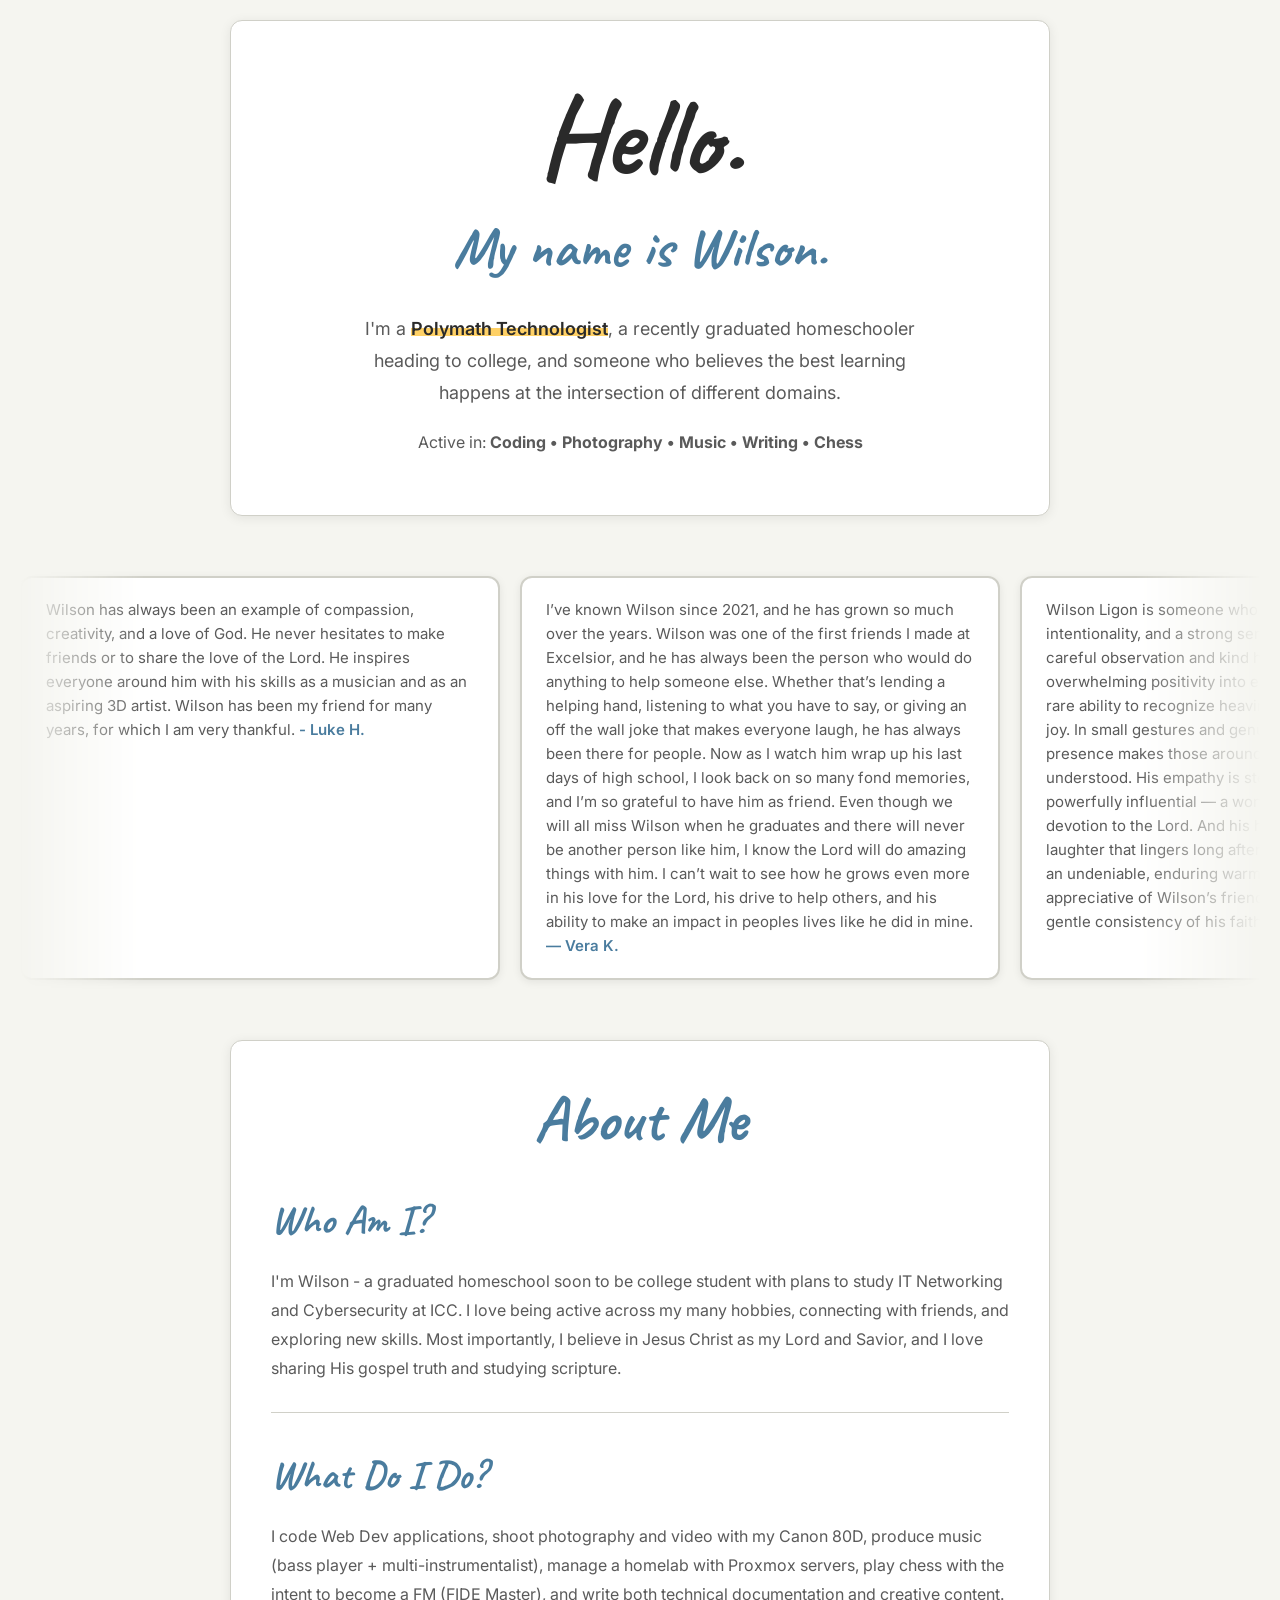
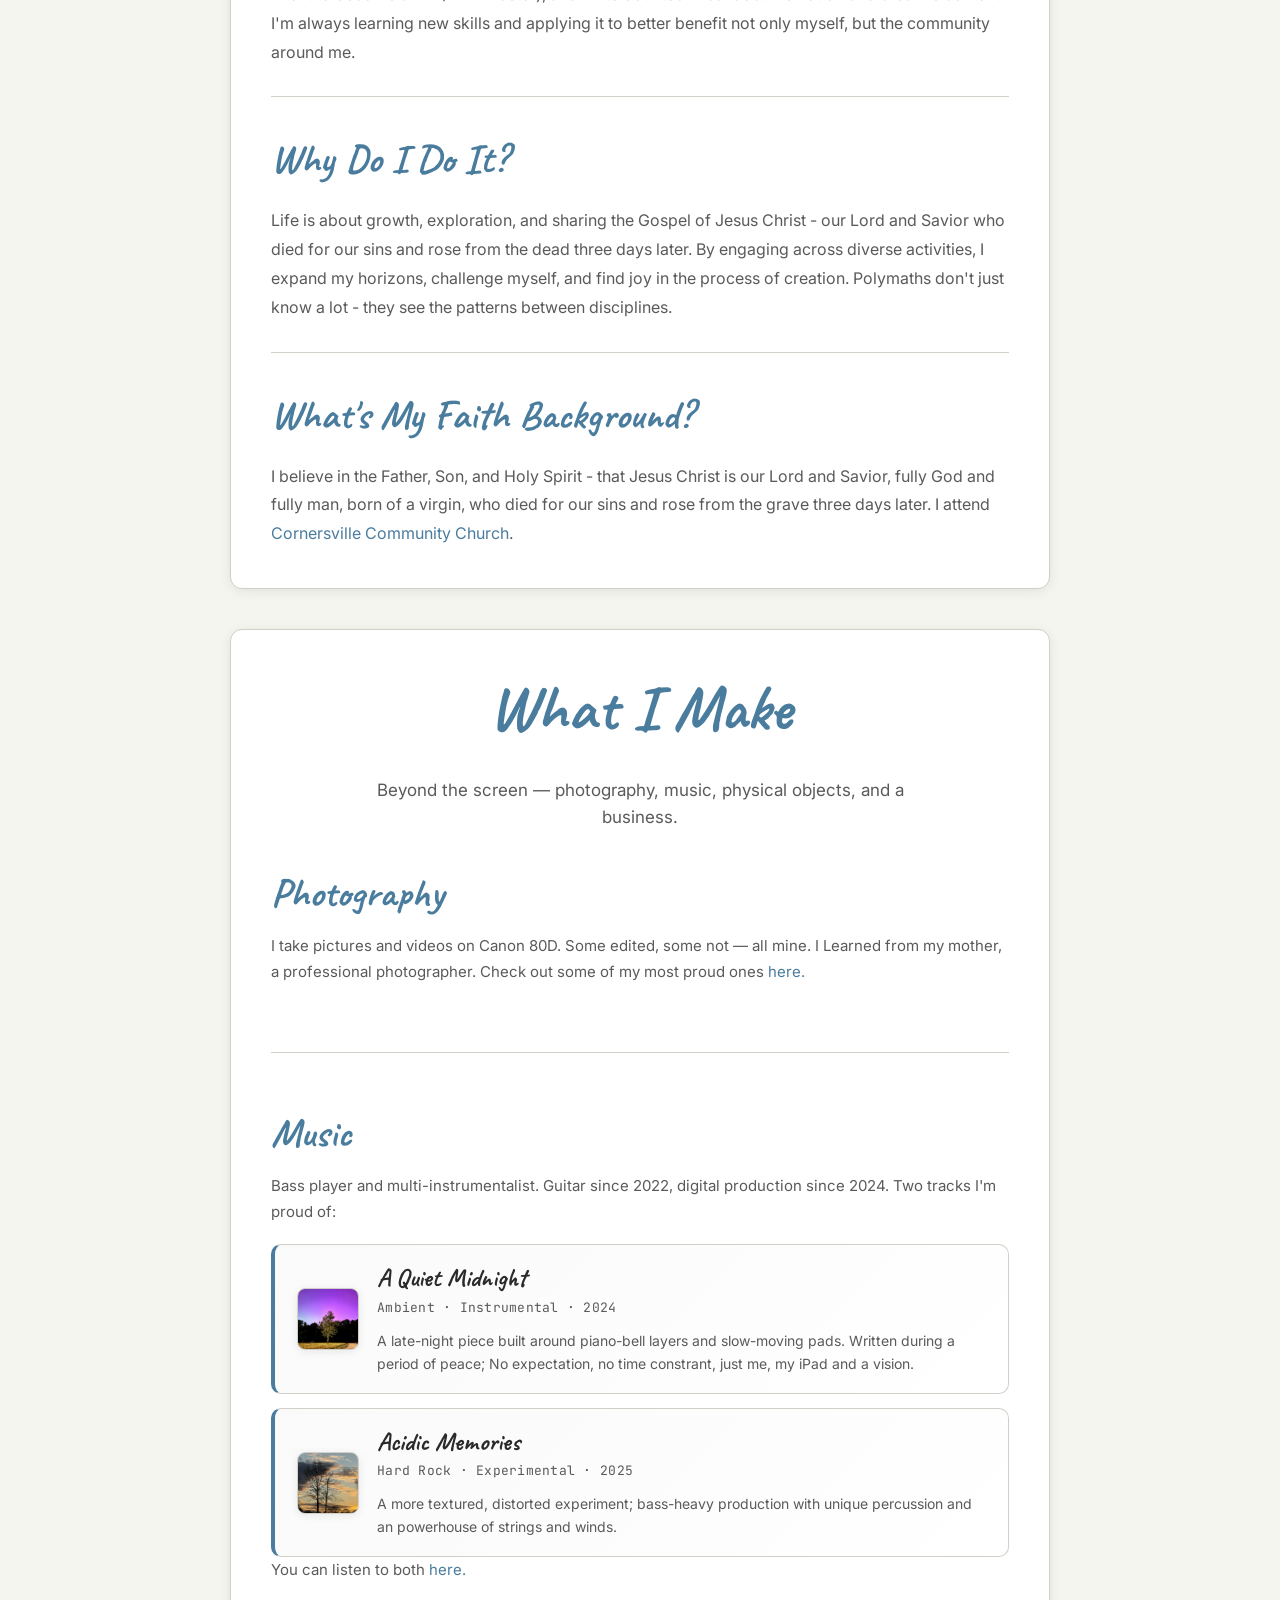
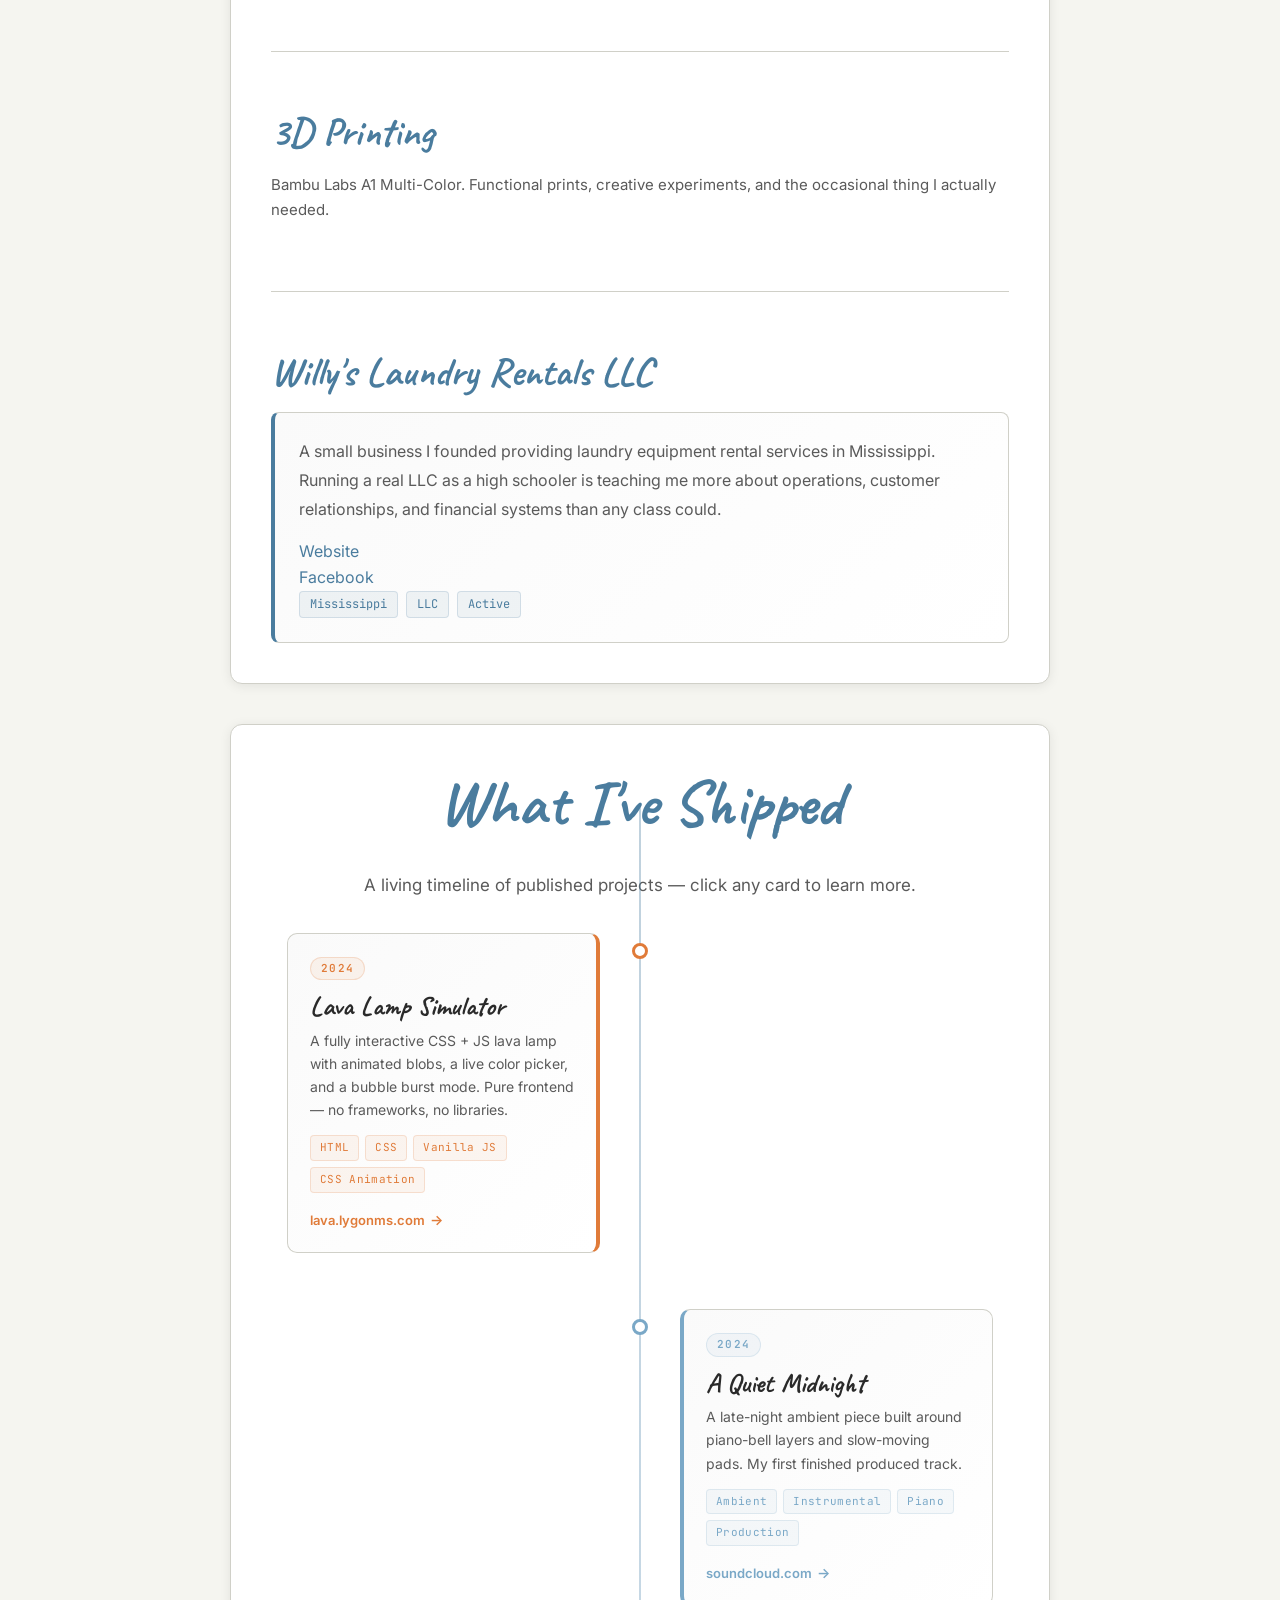
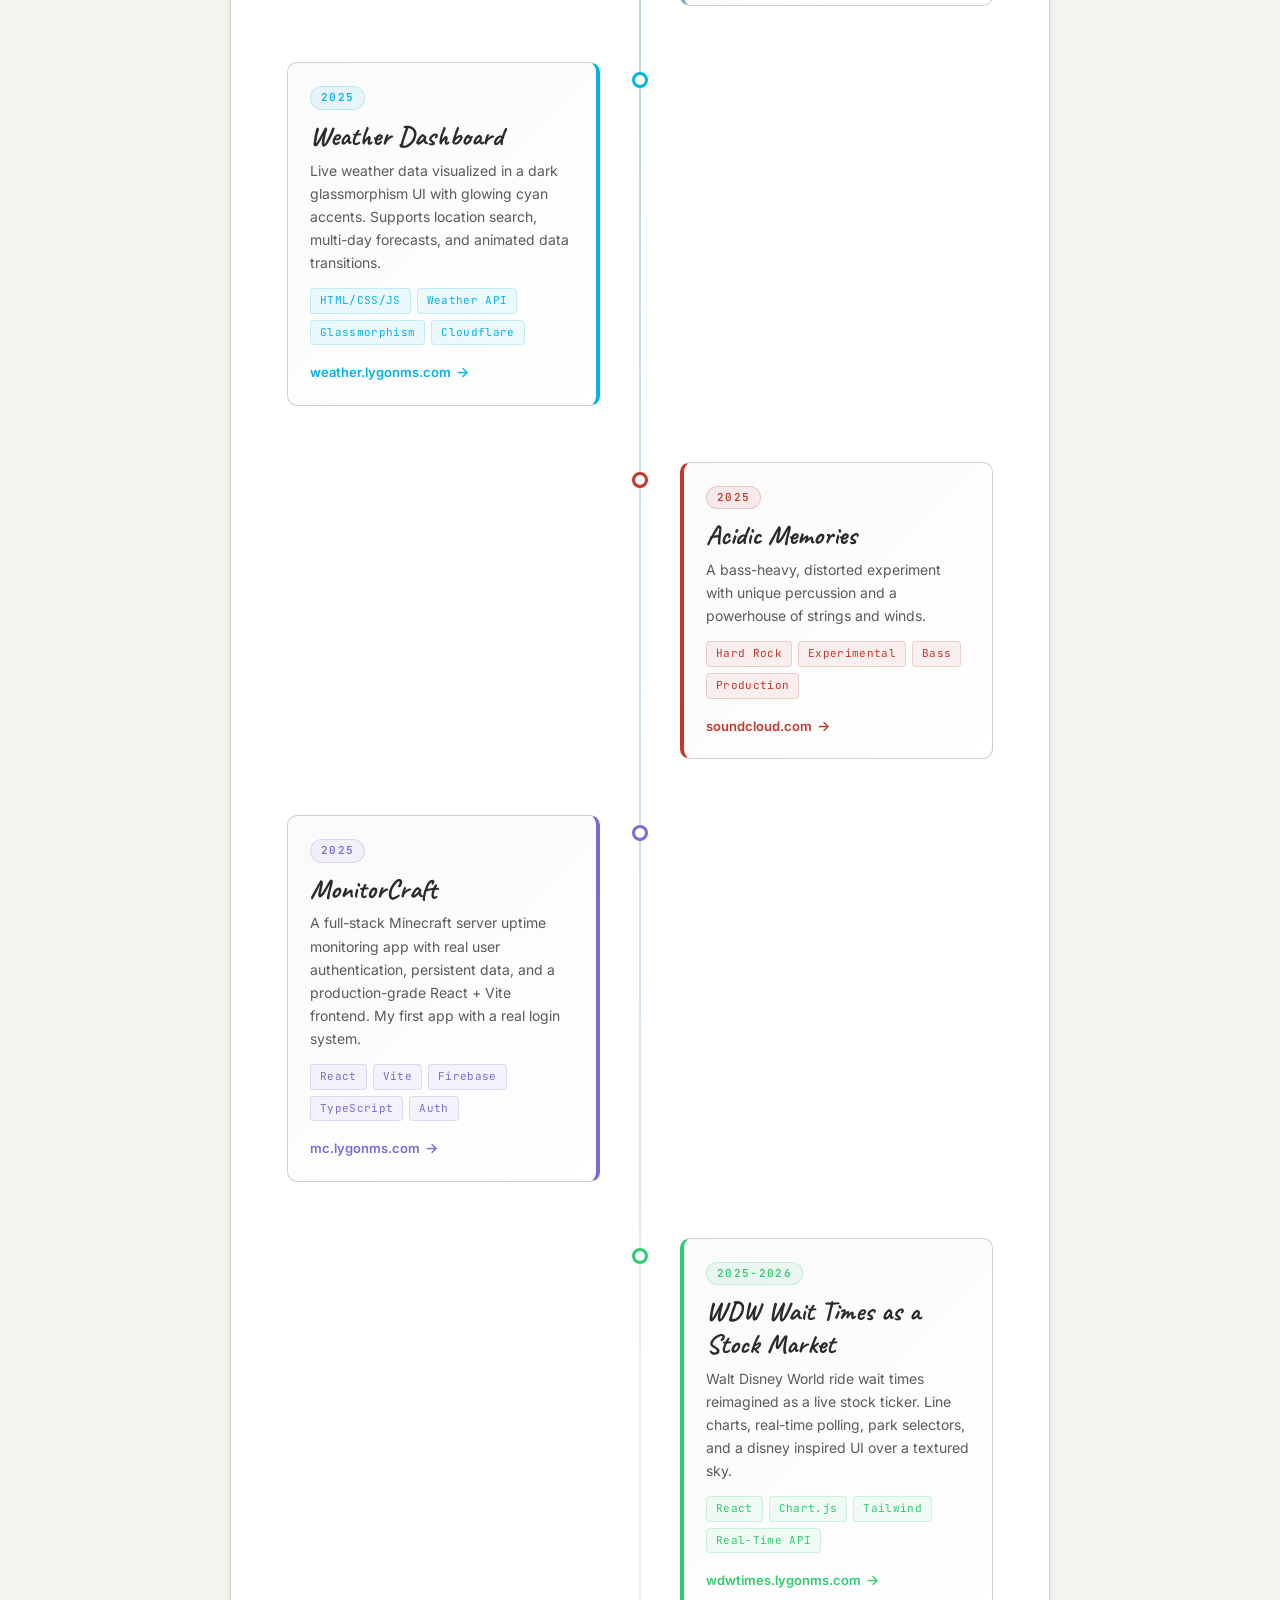
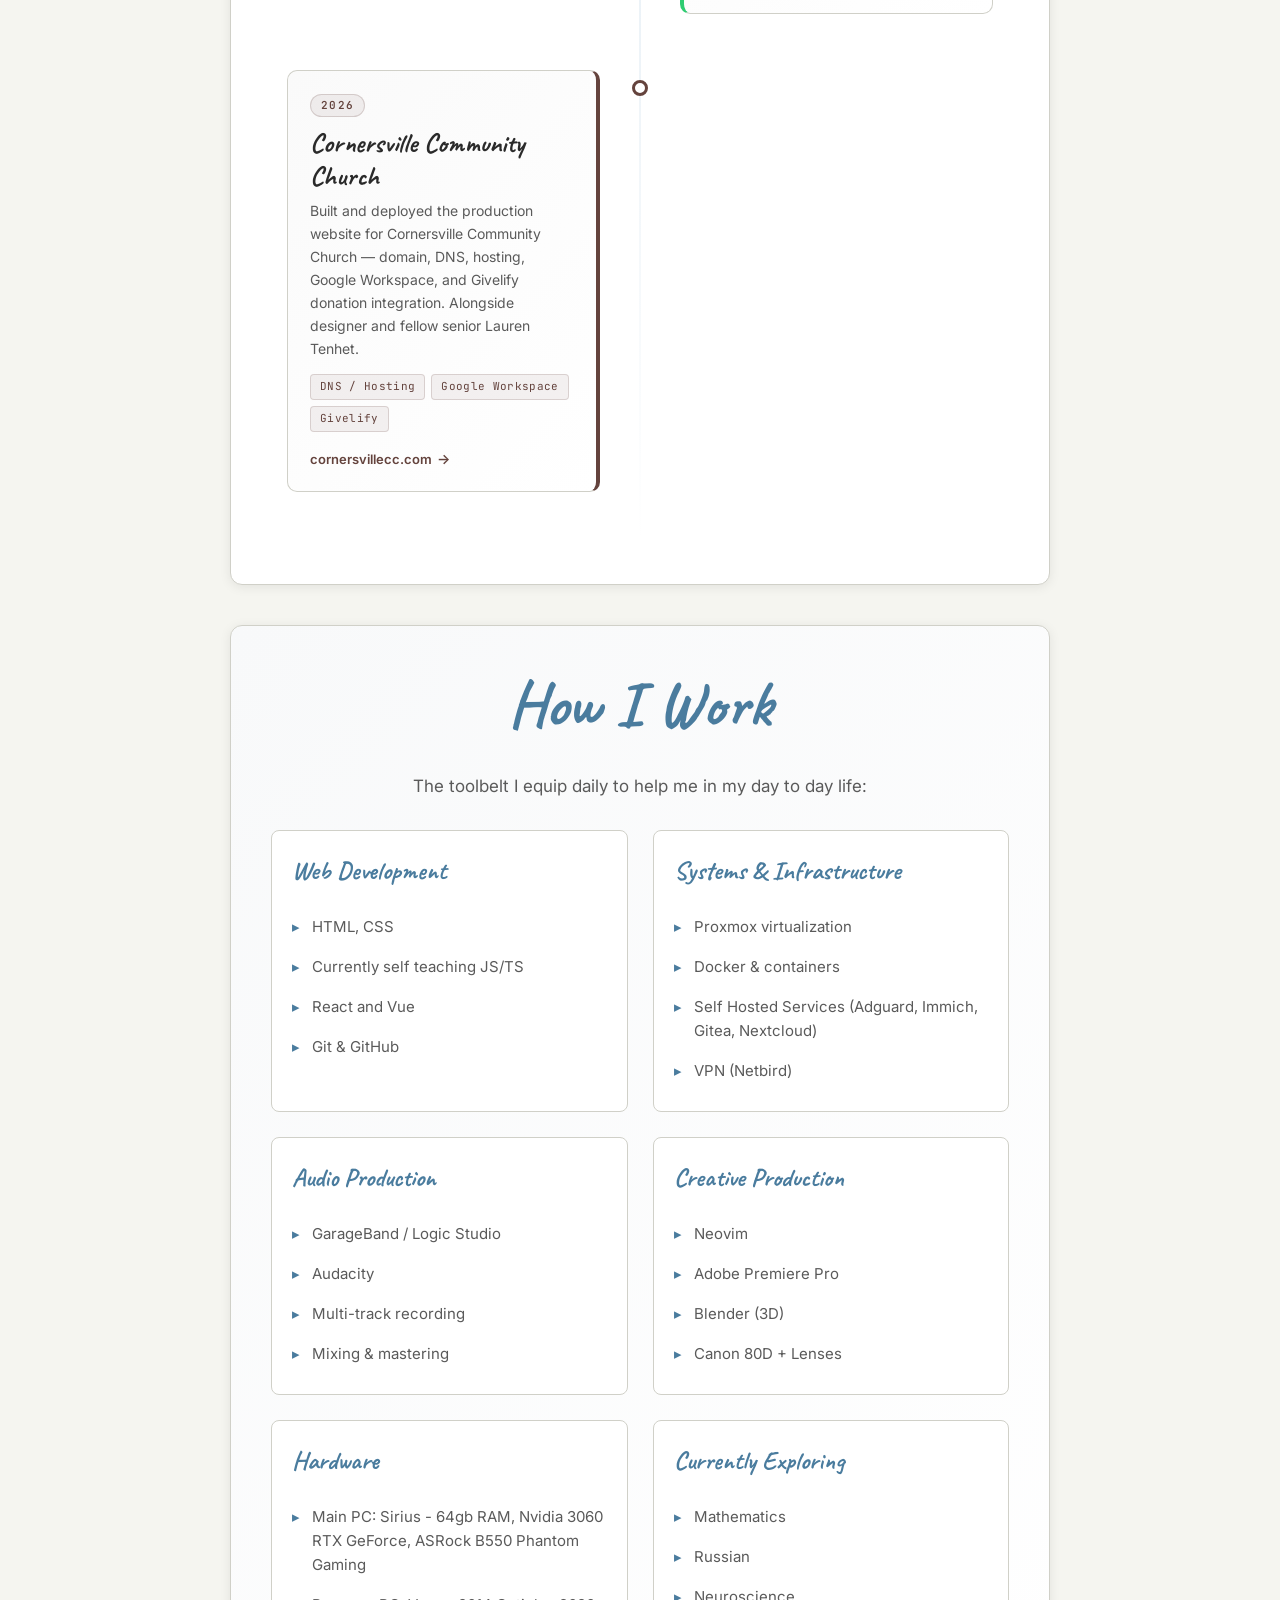
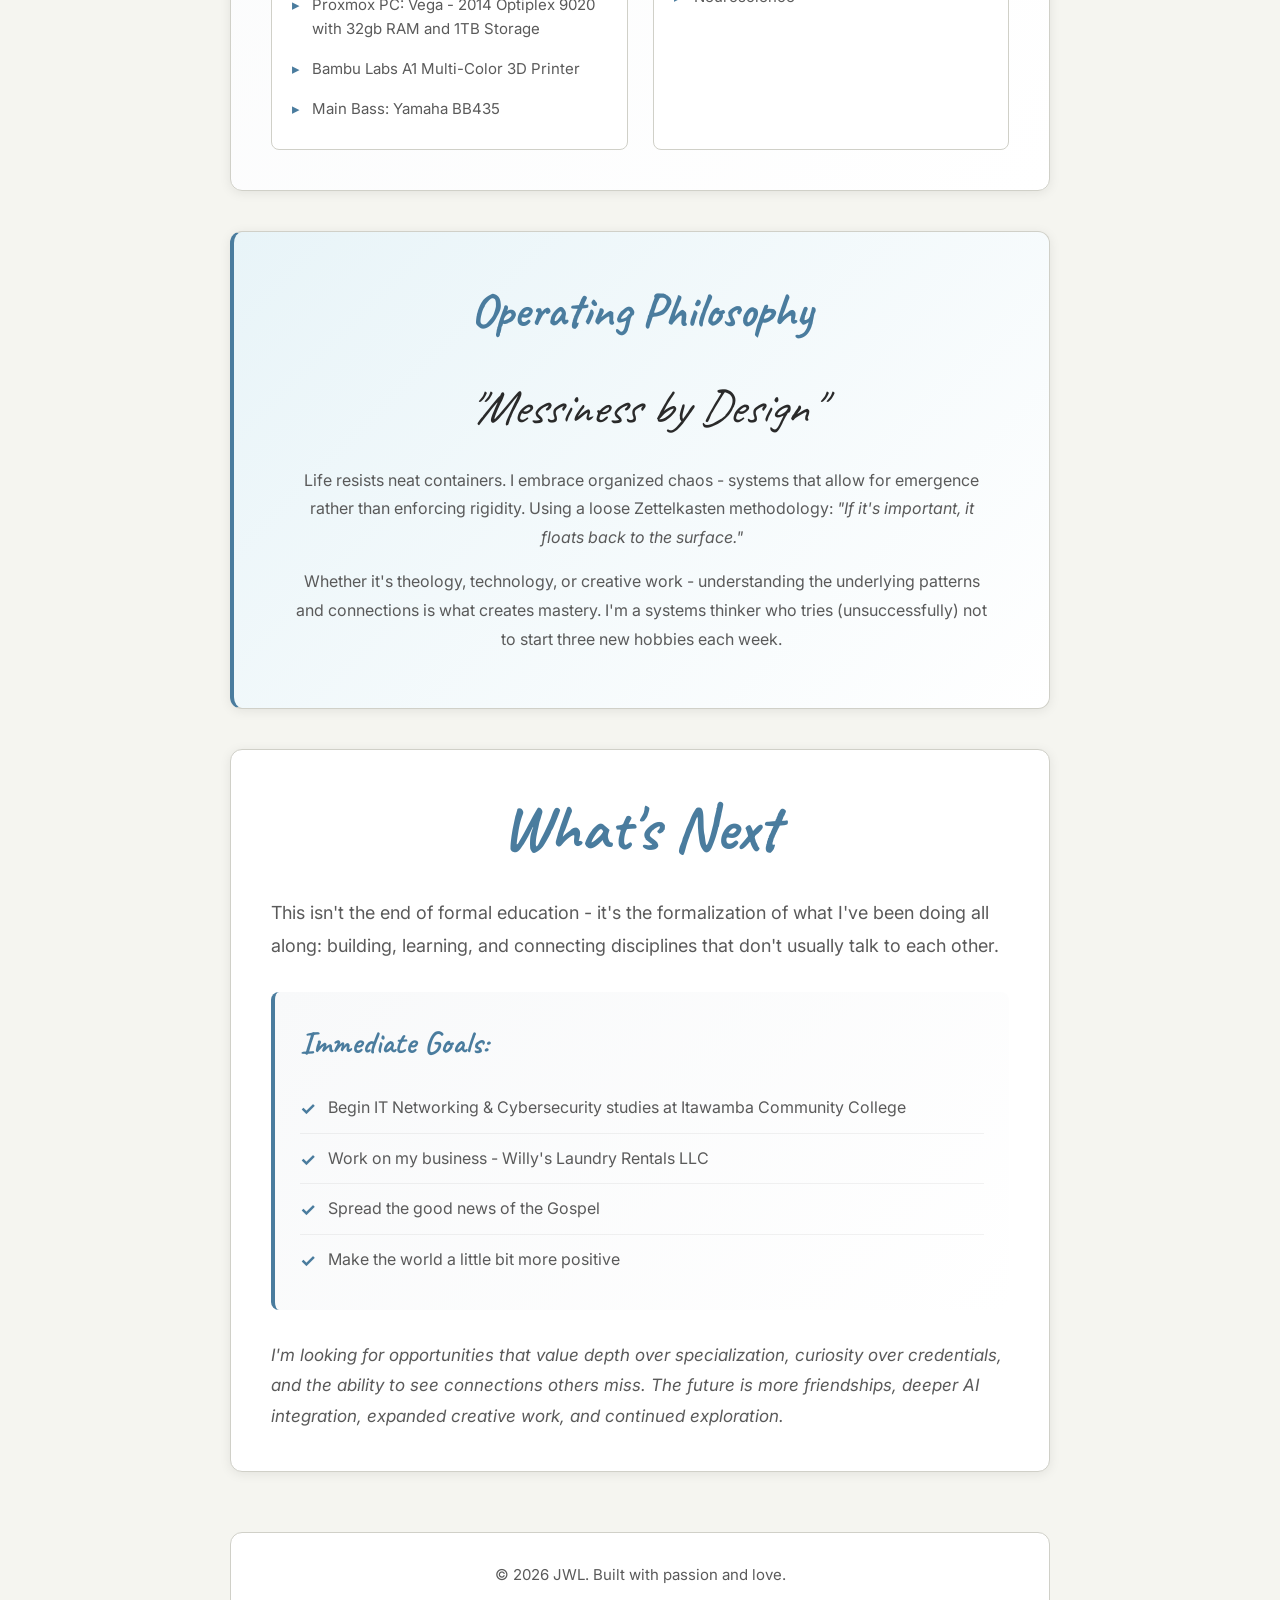
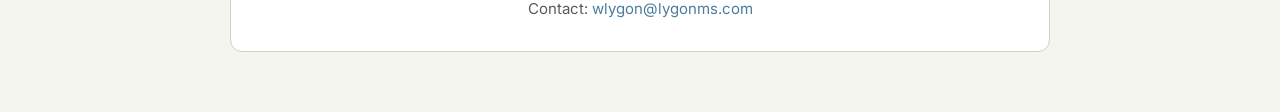
==== index.html @ 5839a0df "Fix broken script/animations and reorder timeline chronologically - Strip truncated ~1MB base64 imag" ====
<!DOCTYPE html>
<html lang="en">
<head>
    <meta charset="UTF-8">
    <meta name="viewport" content="width=device-width, initial-scale=1.0">
    <!-- ═══════════════════════════════════
         PRIMARY SEO
         ═══════════════════════════════════ -->
    <title>Wilson Ligon | Polymath Technologist</title>
    <meta name="description" content="Wilson Ligon — Systems engineer and polymath technologist based in Mississippi. Coding, photography, music, and faith.">
    <meta name="author" content="Wilson Ligon">
    <meta name="robots" content="index, follow">
    <link rel="canonical" href="https://lygonms.com/">
    <!-- ═══════════════════════════════════
         OPEN GRAPH (Facebook, LinkedIn, Discord, iMessage)
         ═══════════════════════════════════ -->
    <meta property="og:type" content="website">
    <meta property="og:url" content="https://lygonms.com/">
    <meta property="og:title" content="Wilson Ligon | Polymath Technologist">
    <meta property="og:description" content="Systems engineer and polymath technologist. Building at the intersection of technology, music, and faith.">
    <meta property="og:site_name" content="Wilson Ligon">
    <meta property="og:locale" content="en_US">
    <meta property="og:image" content="https://lygonms.com/og-image.png">
    <meta property="og:image:secure_url" content="https://lygonms.com/og-image.png">
    <meta property="og:image:type" content="image/png">
    <meta property="og:image:width" content="1200">
    <meta property="og:image:height" content="630">
    <meta property="og:image:alt" content="Wilson Ligon — Polymath Technologist">
    <!-- ═══════════════════════════════════
         TWITTER / X CARD
         ═══════════════════════════════════ -->
    <meta name="twitter:card" content="summary_large_image">
    <meta name="twitter:url" content="https://lygonms.com/">
    <meta name="twitter:title" content="Wilson Ligon | Web Developer & Polymath Technologist">
    <meta name="twitter:description" content="Systems engineer and polymath technologist. Building at the intersection of technology, music, and faith.">
    <meta name="twitter:image" content="https://lygonms.com/og-image.png">
    <meta name="twitter:image:alt" content="Wilson Ligon — Polymath Technologist">
    <!-- ═══════════════════════════════════
         STRUCTURED DATA — ProfilePage + Person
         (Google's preferred type for portfolio/about pages)
         ═══════════════════════════════════ -->
    <script type="application/ld+json">
    {
      "@context": "https://schema.org",
      "@type": "ProfilePage",
      "url": "https://lygonms.com/",
      "mainEntity": {
        "@type": "Person",
        "name": "Wilson Ligon",
        "url": "https://lygonms.com/",
        "email": "wlygon@lygonms.com",
        "image": "https://lygonms.com/og-image.png",
        "jobTitle": "Systems Engineer",
        "description": "Polymath technologist and IT professional based in Mississippi.",
        "address": {
          "@type": "PostalAddress",
          "addressRegion": "MS",
          "addressCountry": "US"
        },
        "knowsAbout": [
          "Web Development",
          "React",
          "IT Networking",
          "Self Hosting",
          "Cybersecurity",
          "Proxmox",
          "Chess",
          "Homelab Infrastructure",
          "Photography",
          "Music Production"
        ],
        "sameAs": [
          "https://github.com/wlygon7",
          "https://www.facebook.com/profile.php?id=61570877857755"
        ]
      }
    }
    </script>
    <!-- ═══════════════════════════════════
         FAVICON
         ═══════════════════════════════════ -->
    <link rel="icon" type="image/png" sizes="32x32" href="/favicon-32x32.png">
    <link rel="icon" type="image/png" sizes="16x16" href="/favicon-16x16.png">
    <link rel="apple-touch-icon" sizes="180x180" href="/apple-touch-icon.png">
    <link rel="android-chrome" sizes="192x192x" href="/android-chrome-192x192.png">
    <link rel="android-chrome" sizes="512x512" href="/android-chrome-512x512.png">
    <link rel="manifest" href="/site.webmanifest">
    <meta name="theme-color" content="#4a7c9e">
    <!-- ═══════════════════════════════════
         FONTS & STYLES
         ═══════════════════════════════════ -->
    <style>
/* === BASE STYLES === */
:root {
    --paper-bg: #f5f5f0;
    --card-bg: #ffffff;
    --text-dark: #2a2a2a;
    --text-gray: #5a5a5a;
    --accent: #4a7c9e;
    --accent-light: #6b9ec4;
    --border: #d0d0c8;
    --shadow: rgba(0, 0, 0, 0.08);
    --highlight: #ffd166;
}

* {
    margin: 0;
    padding: 0;
    box-sizing: border-box;
}

html {
    overflow-x: hidden;
}

body {
    font-family: 'Inter', -apple-system, BlinkMacSystemFont, 'Segoe UI', sans-serif;
    background-color: var(--paper-bg);
    color: var(--text-dark);
    line-height: 1.6;
    padding: 20px;
    padding-bottom: 60px;
    overflow-x: hidden;
    -webkit-text-size-adjust: 100%;
}

.links-hint {
  font-style: italic;
  text-decoration: line-through;
}

/* Handwritten elements use Caveat */
h1, h2, h3, .hero-title, .section-title, .question {
    font-family: 'Caveat', cursive;
    font-weight: 700;
}

/* === CONTAINER CARDS === */
.container {
    max-width: 820px;
    margin: 0 auto 40px;
    background-color: var(--card-bg);
    padding: 40px;
    border-radius: 12px;
    box-shadow: 0 2px 12px var(--shadow);
    border: 1px solid var(--border);
}

/* === NOTICE CARD === */
.notice-card {
    max-width: 820px;
    margin: 0 auto 30px;
    background: linear-gradient(135deg, #fff3cd 0%, #fff9e6 100%);
    padding: 20px 30px;
    border-radius: 12px;
    border: 2px solid #ffd166;
    box-shadow: 0 2px 8px rgba(255, 209, 102, 0.2);
}

.notice-card p {
    font-family: 'Inter', sans-serif;
    font-size: 16px;
    line-height: 1.6;
    color: var(--text-dark);
    margin: 0;
}

/* === HERO SECTION === */
.hero {
    text-align: center;
    padding: 60px 40px;
}

.hero-title {
    font-size: clamp(4rem, 10vw, 7rem);
    margin-bottom: 10px;
    line-height: 1;
    color: var(--text-dark);
}

.hero-subtitle {
    font-size: clamp(2rem, 5vw, 3.5rem);
    margin-bottom: 20px;
    color: var(--accent);
}

.hero-description {
    font-size: 18px;
    line-height: 1.8;
    max-width: 600px;
    margin: 0 auto 20px;
    color: var(--text-gray);
}

.highlight {
    background: linear-gradient(120deg, var(--highlight) 0%, var(--highlight) 100%);
    background-repeat: no-repeat;
    background-size: 100% 40%;
    background-position: 0 85%;
    font-weight: 600;
    color: var(--text-dark);
}

.tagline {
    font-size: 16px;
    color: var(--text-gray);
    margin-top: 20px;
}

/* === SECTION TITLES === */
.section-title {
    font-size: clamp(2.5rem, 6vw, 4rem);
    margin-bottom: 30px;
    text-align: center;
    color: var(--accent);
    line-height: 1.2;
}

.section-intro {
    text-align: center;
    font-size: 17px;
    color: var(--text-gray);
    margin-bottom: 30px;
    max-width: 600px;
    margin-left: auto;
    margin-right: auto;
}

/* === ABOUT SECTION === */
.about-block {
    margin-bottom: 30px;
    padding-bottom: 30px;
    border-bottom: 1px solid var(--border);
}

.about-block:last-child {
    border-bottom: none;
    margin-bottom: 0;
    padding-bottom: 0;
}

.question {
    font-size: clamp(1.8rem, 4vw, 2.5rem);
    margin-bottom: 15px;
    color: var(--accent);
}

.answer {
    font-size: 16px;
    line-height: 1.8;
    color: var(--text-gray);
}

/* === PROJECT CARDS === */
.project-card {
    background: linear-gradient(135deg, #fafafa 0%, #ffffff 100%);
    border: 1px solid var(--border);
    border-left: 4px solid var(--accent);
    border-radius: 8px;
    padding: 25px;
    margin-bottom: 20px;
    transition: all 0.3s ease;
}

.project-card:hover {
    border-left-color: var(--accent-light);
    box-shadow: 0 4px 16px var(--shadow);
    transform: translateX(4px);
}

.project-title {
    font-size: clamp(1.5rem, 3vw, 2rem);
    margin-bottom: 12px;
    color: var(--text-dark);
}

.project-description {
    font-size: 16px;
    line-height: 1.7;
    color: var(--text-gray);
}

  /* === TIMELINE CONTAINER === */
  .timeline-section {
    position: relative;
    padding: 40px;
  }
 
  /* Vertical spine */
  .timeline-spine {
    position: absolute;
    left: 50%;
    top: 80px;
    bottom: 40px;
    width: 2px;
    background: linear-gradient(to bottom, var(--accent), var(--accent-light), transparent);
    transform: translateX(-50%);
    opacity: 0.35;
  }
 
  /* === INDIVIDUAL ENTRY === */
  .timeline-entries {
    position: relative;
    display: flex;
    flex-direction: column;
    gap: 0;
  }
 
  .tl-entry {
    display: grid;
    grid-template-columns: 1fr 48px 1fr;
    align-items: start;
    margin-bottom: 48px;
    cursor: pointer;
  }
 
  /* Left entries: content left, dot center, empty right */
  .tl-entry.left .tl-content { grid-column: 1; grid-row: 1; }
  .tl-entry.left .tl-dot    { grid-column: 2; grid-row: 1; }
  .tl-entry.left .tl-empty  { grid-column: 3; grid-row: 1; }
 
  /* Right entries: empty left, dot center, content right */
  .tl-entry.right .tl-empty   { grid-column: 1; grid-row: 1; }
  .tl-entry.right .tl-dot     { grid-column: 2; grid-row: 1; }
  .tl-entry.right .tl-content { grid-column: 3; grid-row: 1; }
 
  /* === DOT === */
  .tl-dot {
    display: flex;
    align-items: flex-start;
    justify-content: center;
    padding-top: 14px;
    position: relative;
    z-index: 2;
  }
 
  .tl-dot-inner {
    width: 16px;
    height: 16px;
    border-radius: 50%;
    background: var(--card-bg);
    border: 3px solid var(--accent);
    transition: all 0.3s ease;
    box-shadow: 0 0 0 0 rgba(74, 124, 158, 0.3);
  }
 
  .tl-entry:hover .tl-dot-inner,
  .tl-entry.active .tl-dot-inner {
    background: var(--accent);
    box-shadow: 0 0 0 6px rgba(74, 124, 158, 0.2);
    transform: scale(1.2);
  }
 
  /* === CONTENT CARD === */
  .tl-content {
    padding: 4px 16px;
  }
 
  .tl-card {
    background: linear-gradient(135deg, #fafafa 0%, #fff 100%);
    border: 1px solid var(--border);
    border-radius: 10px;
    padding: 20px 22px;
    transition: all 0.3s ease;
    position: relative;
  }
 
  .tl-entry.left .tl-card {
    border-right: 4px solid var(--accent);
  }
 
  .tl-entry.right .tl-card {
    border-left: 4px solid var(--accent);
  }
 
  .tl-entry:hover .tl-card,
  .tl-entry.active .tl-card {
    box-shadow: 0 6px 24px rgba(0,0,0,0.10);
    transform: translateY(-2px);
  }
 
  /* Year badge */
  .tl-year {
    font-family: 'JetBrains Mono', 'Courier New', monospace;
    font-size: 11px;
    font-weight: 600;
    letter-spacing: 0.12em;
    text-transform: uppercase;
    color: var(--accent);
    background: rgba(74, 124, 158, 0.08);
    border: 1px solid rgba(74, 124, 158, 0.2);
    border-radius: 999px;
    padding: 2px 10px;
    display: inline-block;
    margin-bottom: 10px;
  }
 
  .tl-title {
    font-family: 'Caveat', cursive;
    font-size: 1.7rem;
    font-weight: 700;
    color: var(--text-dark);
    margin-bottom: 6px;
    line-height: 1.2;
  }
 
  .tl-desc {
    font-size: 14px;
    line-height: 1.65;
    color: var(--text-gray);
    margin-bottom: 14px;
  }
 
  /* Tech tags */
  .tl-tags {
    display: flex;
    flex-wrap: wrap;
    gap: 6px;
    margin-bottom: 14px;
  }
 
  .tl-tag {
    font-size: 11px;
    font-family: 'JetBrains Mono', monospace;
    padding: 3px 9px;
    border-radius: 4px;
    background: rgba(74, 124, 158, 0.08);
    border: 1px solid rgba(74, 124, 158, 0.18);
    color: var(--accent);
    letter-spacing: 0.03em;
  }
 
  /* Visit link */
  .tl-link {
    display: inline-flex;
    align-items: center;
    gap: 5px;
    font-size: 13px;
    font-weight: 600;
    color: var(--accent);
    text-decoration: none;
    border-bottom: none !important;
    transition: gap 0.2s ease, color 0.2s ease;
  }
 
  .tl-link:hover {
    color: var(--accent-light);
    gap: 8px;
  }
 
  .tl-link::after {
    content: '→';
    font-size: 14px;
  }
 
  /* === EXPANDED PANEL === */
  .tl-expand {
    max-height: 0;
    overflow: hidden;
    transition: max-height 0.4s cubic-bezier(0.4, 0, 0.2, 1), opacity 0.3s ease;
    opacity: 0;
  }
 
  .tl-entry.active .tl-expand {
    max-height: 400px;
    opacity: 1;
  }
 
  .tl-expand-inner {
    padding-top: 14px;
    border-top: 1px solid var(--border);
    margin-top: 14px;
  }
 
  .tl-expand-inner p {
    font-size: 13px;
    color: var(--text-gray);
    line-height: 1.7;
  }
 
  /* === COLOR ACCENT PER PROJECT === */
  .tl-entry[data-project="lava"] .tl-dot-inner { border-color: #e07b39; }
  .tl-entry[data-project="lava"]:hover .tl-dot-inner,
  .tl-entry[data-project="lava"].active .tl-dot-inner { background: #e07b39; box-shadow: 0 0 0 6px rgba(224,123,57,0.2); }
  .tl-entry[data-project="lava"] .tl-card { border-color: var(--border); }
  .tl-entry[data-project="lava"].left .tl-card { border-right-color: #e07b39; }
  .tl-entry[data-project="lava"] .tl-year { color: #e07b39; background: rgba(224,123,57,0.08); border-color: rgba(224,123,57,0.2); }
  .tl-entry[data-project="lava"] .tl-tag { color: #e07b39; background: rgba(224,123,57,0.07); border-color: rgba(224,123,57,0.18); }
  .tl-entry[data-project="lava"] .tl-link { color: #e07b39; }
 
  .tl-entry[data-project="weather"] .tl-dot-inner { border-color: #00b4e6; }
  .tl-entry[data-project="weather"]:hover .tl-dot-inner,
  .tl-entry[data-project="weather"].active .tl-dot-inner { background: #00b4e6; box-shadow: 0 0 0 6px rgba(0,180,230,0.2); }
  .tl-entry[data-project="weather"].left .tl-card { border-right-color: #00b4e6; }
  .tl-entry[data-project="weather"] .tl-year { color: #00b4e6; background: rgba(0,180,230,0.08); border-color: rgba(0,180,230,0.2); }
  .tl-entry[data-project="weather"] .tl-tag { color: #00b4e6; background: rgba(0,180,230,0.07); border-color: rgba(0,180,230,0.18); }
  .tl-entry[data-project="weather"] .tl-link { color: #00b4e6; }
 
  .tl-entry[data-project="mc"] .tl-dot-inner { border-color: #7c6ad6; }
  .tl-entry[data-project="mc"]:hover .tl-dot-inner,
  .tl-entry[data-project="mc"].active .tl-dot-inner { background: #7c6ad6; box-shadow: 0 0 0 6px rgba(124,106,214,0.2); }
  .tl-entry[data-project="mc"].left .tl-card { border-right-color: #7c6ad6; }
  .tl-entry[data-project="mc"] .tl-year { color: #7c6ad6; background: rgba(124,106,214,0.08); border-color: rgba(124,106,214,0.2); }
  .tl-entry[data-project="mc"] .tl-tag { color: #7c6ad6; background: rgba(124,106,214,0.07); border-color: rgba(124,106,214,0.18); }
  .tl-entry[data-project="mc"] .tl-link { color: #7c6ad6; }
 
  .tl-entry[data-project="wdw"] .tl-dot-inner { border-color: #2ecc71; }
  .tl-entry[data-project="wdw"]:hover .tl-dot-inner,
  .tl-entry[data-project="wdw"].active .tl-dot-inner { background: #2ecc71; box-shadow: 0 0 0 6px rgba(46,204,113,0.2); }
  .tl-entry[data-project="wdw"].right .tl-card { border-left-color: #2ecc71; }
  .tl-entry[data-project="wdw"] .tl-year { color: #2ecc71; background: rgba(46,204,113,0.08); border-color: rgba(46,204,113,0.2); }
  .tl-entry[data-project="wdw"] .tl-tag { color: #2ecc71; background: rgba(46,204,113,0.07); border-color: rgba(46,204,113,0.18); }
  .tl-entry[data-project="wdw"] .tl-link { color: #2ecc71; }

  .tl-entry[data-project="church"] .tl-dot-inner { border-color: #64433d; }
  .tl-entry[data-project="church"]:hover .tl-dot-inner,
  .tl-entry[data-project="church"].active .tl-dot-inner { background: #64433d; box-shadow: 0 0 0 6px rgba(100,67,61,0.2); }
  .tl-entry[data-project="church"].left .tl-card { border-right-color: #64433d; }
  .tl-entry[data-project="church"] .tl-year { color: #64433d; background: rgba(100,67,61,0.08); border-color: rgba(100,67,61,0.2); }
  .tl-entry[data-project="church"] .tl-tag { color: #64433d; background: rgba(100,67,61,0.07); border-color: rgba(100,67,61,0.18); }
  .tl-entry[data-project="church"] .tl-link { color: #64433d; }

  .tl-entry[data-project="aqm"] .tl-dot-inner { border-color: #7aa8c7; }
  .tl-entry[data-project="aqm"]:hover .tl-dot-inner,
  .tl-entry[data-project="aqm"].active .tl-dot-inner { background: #7aa8c7; box-shadow: 0 0 0 6px rgba(122,168,199,0.2); }
  .tl-entry[data-project="aqm"].right .tl-card { border-left-color: #7aa8c7; }
  .tl-entry[data-project="aqm"] .tl-year { color: #7aa8c7; background: rgba(122,168,199,0.08); border-color: rgba(122,168,199,0.2); }
  .tl-entry[data-project="aqm"] .tl-tag { color: #7aa8c7; background: rgba(122,168,199,0.07); border-color: rgba(122,168,199,0.18); }
  .tl-entry[data-project="aqm"] .tl-link { color: #7aa8c7; }

  .tl-entry[data-project="acidic"] .tl-dot-inner { border-color: #c0392b; }
  .tl-entry[data-project="acidic"]:hover .tl-dot-inner,
  .tl-entry[data-project="acidic"].active .tl-dot-inner { background: #c0392b; box-shadow: 0 0 0 6px rgba(192,57,43,0.2); }
  .tl-entry[data-project="acidic"].right .tl-card { border-left-color: #c0392b; }
  .tl-entry[data-project="acidic"] .tl-year { color: #c0392b; background: rgba(192,57,43,0.08); border-color: rgba(192,57,43,0.2); }
  .tl-entry[data-project="acidic"] .tl-tag { color: #c0392b; background: rgba(192,57,43,0.07); border-color: rgba(192,57,43,0.18); }
  .tl-entry[data-project="acidic"] .tl-link { color: #c0392b; }
 
  /* === RESPONSIVE: stack on mobile (handled at 768px above) === */


/* === TOOLS SECTION === */
.tools-section {
    background: linear-gradient(135deg, #f8f9fa 0%, #ffffff 100%);
}

.tools-grid {
    display: grid;
    grid-template-columns: repeat(auto-fit, minmax(240px, 1fr));
    gap: 25px;
    margin-top: 30px;
}

.tool-category {
    background: var(--card-bg);
    border: 1px solid var(--border);
    border-radius: 8px;
    padding: 20px;
}

.tool-category h4 {
    font-family: 'Caveat', cursive;
    font-size: 1.6rem;
    margin-bottom: 15px;
    color: var(--accent);
}

.tool-category ul {
    list-style: none;
    padding: 0;
}

.tool-category li {
    font-size: 15px;
    color: var(--text-gray);
    padding: 8px 0;
    padding-left: 20px;
    position: relative;
}

.tool-category li::before {
    content: "▸";
    position: absolute;
    left: 0;
    color: var(--accent);
}

/* === PHILOSOPHY SECTION === */
.philosophy {
    background: linear-gradient(135deg, #e8f4f8 0%, #ffffff 100%);
    border-left: 4px solid var(--accent);
}

.philosophy-title {
    font-size: clamp(2rem, 4vw, 3rem);
    text-align: center;
    color: var(--accent);
    margin-bottom: 20px;
}

.philosophy-quote {
    font-family: 'Caveat', cursive;
    font-size: clamp(3rem, 4vw, 2.5rem);
    text-align: center;
    color: var(--text-dark);
    margin-bottom: 20px;
    font-style: italic;
}

.philosophy-text {
    font-size: 16px;
    line-height: 1.8;
    color: var(--text-gray);
    margin-bottom: 15px;
    text-align: center;
    max-width: 700px;
    margin-left: auto;
    margin-right: auto;
}

/* === MARQUEE TESTIMONIALS === */
.marquee {
    --gap: 20px;
    --duration: 40s;
    position: relative;
    overflow: hidden;
    padding: 20px 0;
    margin: 40px 0;
    -webkit-mask-image: linear-gradient(to right, transparent, black 10%, black 90%, transparent);
    mask-image: linear-gradient(to right, transparent, black 10%, black 90%, transparent);
}

@keyframes marquee-scroll {
    from { transform: translateX(0); }
    to   { transform: translateX(-50%); }
}

.marquee__track {
    display: flex;
    gap: var(--gap);
    width: max-content;
    will-change: transform;
    animation: marquee-scroll var(--duration) linear infinite;
}

.marquee:hover .marquee__track {
    animation-play-state: paused;
}

.review {
    font-family: 'Inter', sans-serif;
    flex: 0 0 auto;
    min-width: 320px;
    max-width: 480px;
    padding: 20px 24px;
    border-radius: 12px;
    border: 2px solid var(--border);
    background: var(--card-bg);
    box-shadow: 0 2px 8px var(--shadow);
    line-height: 1.6;
    font-size: 15px;
    color: var(--text-gray);
}

.review strong {
    color: var(--accent);
    font-weight: 600;
}

@media (prefers-reduced-motion: reduce) {
    .marquee__track {
        transform: none !important;
    }
}

/* === WHAT'S NEXT SECTION === */
.next-intro {
    font-size: 18px;
    line-height: 1.8;
    margin-bottom: 30px;
    color: var(--text-gray);
}

.goals {
    background: linear-gradient(135deg, #f8f9fa 0%, #ffffff 100%);
    border-left: 4px solid var(--accent);
    padding: 25px;
    border-radius: 8px;
    margin: 30px 0;
}

.goals h3 {
    font-family: 'Caveat', cursive;
    font-size: 2rem;
    color: var(--accent);
    margin-bottom: 15px;
}

.goals-list {
    list-style: none;
    padding: 0;
}

.goals-list li {
    font-size: 16px;
    color: var(--text-gray);
    padding: 12px 0;
    padding-left: 28px;
    position: relative;
    border-bottom: 1px solid rgba(0, 0, 0, 0.05);
}

.goals-list li:last-child {
    border-bottom: none;
}

.goals-list li::before {
    content: "✓";
    position: absolute;
    left: 0;
    color: var(--accent);
    font-weight: bold;
    font-size: 18px;
}

.closing {
    font-size: 17px;
    line-height: 1.8;
    color: var(--text-gray);
    margin-top: 30px;
    font-style: italic;
}

/* === LINKS === */
a {
    color: var(--accent);
    text-decoration: none;
    border-bottom: 1px solid transparent;
    transition: all 0.2s ease;
}

a:hover {
    color: var(--accent-light);
    border-bottom-color: var(--accent-light);
}

/* === FOOTER === */
footer {
    max-width: 820px;
    margin: 60px auto 0;
    padding: 30px 40px;
    background-color: var(--card-bg);
    border-radius: 12px;
    border: 1px solid var(--border);
    text-align: center;
}

.footer-content {
    display: flex;
    flex-direction: column;
    gap: 10px;
}

.footer-text {
    font-size: 15px;
    color: var(--text-gray);
}

.footer-note {
    font-size: 14px;
    color: var(--text-gray);
    font-style: italic;
    margin-top: 10px;
    padding-top: 15px;
    border-top: 1px solid var(--border);
}

/* === RESPONSIVE === */
@media (max-width: 768px) {
    body {
        padding: 12px;
    }

    .container {
        padding: 28px 20px;
        margin-bottom: 24px;
    }

    .hero {
        padding: 36px 20px;
    }

    .notice-card {
        padding: 16px 20px;
    }

    .tools-grid {
        grid-template-columns: 1fr 1fr;
        gap: 16px;
    }

    .review {
        min-width: 260px;
        max-width: 360px;
    }

    /* Collapse timeline to single column at 768px */
    .timeline-spine {
        left: 20px;
    }

    .tl-entry {
        grid-template-columns: 40px 1fr;
    }

    .tl-entry.left .tl-content,
    .tl-entry.right .tl-content  { grid-column: 2; grid-row: 1; }
    .tl-entry.left .tl-dot,
    .tl-entry.right .tl-dot      { grid-column: 1; grid-row: 1; }
    .tl-entry.left .tl-empty,
    .tl-entry.right .tl-empty    { display: none; }

    .tl-entry.left .tl-card,
    .tl-entry.right .tl-card  { border-right: 1px solid var(--border); border-left: 4px solid; }

    /* Re-apply per-project accent colors for left border on mobile */
    .tl-entry[data-project="lava"] .tl-card      { border-left-color: #e07b39; }
    .tl-entry[data-project="weather"] .tl-card   { border-left-color: #00b4e6; }
    .tl-entry[data-project="mc"] .tl-card        { border-left-color: #7c6ad6; }
    .tl-entry[data-project="wdw"] .tl-card       { border-left-color: #2ecc71; }
    .tl-entry[data-project="church"] .tl-card    { border-left-color: #64433d; }

    .tl-dot { padding-top: 16px; justify-content: flex-end; padding-right: 8px; }
}

/* === iPad 4th Gen — portrait (768×1024) and landscape (1024×768) === */
@media only screen
    and (min-device-width: 768px)
    and (max-device-width: 1024px)
    and (-webkit-min-device-pixel-ratio: 2) {

    .container {
        max-width: 720px;
    }

    .section-title {
        font-size: 3rem;
    }

    .tools-grid {
        grid-template-columns: 1fr 1fr;
    }

    /* Prevent marquee from causing horizontal overflow */
    .marquee {
        max-width: 100vw;
    }
}

@media (max-width: 480px) {
    .container {
        padding: 25px 16px;
    }

    .hero-description {
        font-size: 16px;
    }

    .project-card {
        padding: 20px;
    }

    .tools-grid {
        grid-template-columns: 1fr;
    }
}

/* === PRINT STYLES === */
@media print {
    body {
        background: white;
        padding: 0;
    }

    .container {
        box-shadow: none;
        border: 1px solid #ccc;
        page-break-inside: avoid;
    }

    .marquee {
        display: none;
    }

    .notice-card {
        display: none;
    }

    a {
        color: var(--text-dark);
        border-bottom: 1px solid var(--text-dark);
    }
}

/* === CREATIVE SECTION === */
.creative-block {
    margin-bottom: 48px;
    padding-bottom: 48px;
    border-bottom: 1px solid var(--border);
}

.creative-block:last-child {
    margin-bottom: 0;
    padding-bottom: 0;
    border-bottom: none;
}

.creative-block-title {
    font-size: clamp(1.8rem, 4vw, 2.5rem);
    color: var(--accent);
    margin-bottom: 8px;
}

.creative-block-desc {
    font-size: 15px;
    color: var(--text-gray);
    margin-bottom: 20px;
    line-height: 1.7;
}

.gallery-grid-inline {
    columns: 3;
    column-gap: 12px;
    margin-bottom: 10px;
}

@media (max-width: 640px) {
    .gallery-grid-inline { columns: 2; }
}

@media (max-width: 400px) {
    .gallery-grid-inline { columns: 1; }
}

.music-tracks {
    display: flex;
    flex-direction: column;
    gap: 14px;
}

.track-card {
    display: flex;
    align-items: center;
    gap: 18px;
    background: linear-gradient(135deg, #fafafa 0%, #fff 100%);
    border: 1px solid var(--border);
    border-left: 4px solid var(--accent);
    border-radius: 10px;
    padding: 18px 22px;
}

.track-icon {
    width: 62px;
    height: 62px;
    flex-shrink: 0;
    border-radius: 8px;
    overflow: hidden;
    border: 1px solid var(--border);
    box-shadow: 0 2px 8px var(--shadow);
}

.track-icon img {
    width: 100%;
    height: 100%;
    object-fit: cover;
    display: block;
}

.track-title {
    font-family: 'Caveat', cursive;
    font-size: 1.6rem;
    font-weight: 700;
    color: var(--text-dark);
    line-height: 1.2;
}

.track-meta {
    font-size: 13px;
    font-family: 'JetBrains Mono', monospace;
    color: var(--text-gray);
    margin-top: 4px;
    letter-spacing: 0.02em;
}

.track-desc {
    font-size: 14px;
    line-height: 1.65;
    color: var(--text-gray);
    margin-top: 10px;
}

.prints-grid {
    display: grid;
    grid-template-columns: repeat(auto-fill, minmax(180px, 1fr));
    gap: 16px;
    margin-top: 8px;
}

.print-placeholder {
    border: 1px solid var(--border);
    border-radius: 10px;
    overflow: hidden;
    background: var(--card-bg);
}

.print-img-slot {
    aspect-ratio: 1;
    background: linear-gradient(135deg, #f0f0eb 0%, #e8e8e3 100%);
    display: flex;
    align-items: center;
    justify-content: center;
    font-size: 13px;
    color: var(--text-gray);
    font-style: italic;
}

.print-label {
    padding: 10px 14px;
    color: var(--text-gray);
    font-family: 'Caveat', cursive;
    font-size: 1.2rem;
}

.business-card {
    background: linear-gradient(135deg, #fafafa 0%, #fff 100%);
    border: 1px solid var(--border);
    border-left: 4px solid var(--accent);
    border-radius: 8px;
    padding: 24px;
}

.business-desc {
    font-size: 16px;
    line-height: 1.8;
    color: var(--text-gray);
    margin-bottom: 16px;
}

.business-meta {
    display: flex;
    flex-wrap: wrap;
    gap: 8px;
}

.business-tag {
    font-size: 12px;
    font-family: 'JetBrains Mono', monospace;
    padding: 3px 10px;
    border-radius: 4px;
    background: rgba(74, 124, 158, 0.08);
    border: 1px solid rgba(74, 124, 158, 0.18);
    color: var(--accent);
}

/* === FRIENDS PHOTO STRIP === */
.friends-section {
    padding-bottom: 28px;
}

.friends-strip {
    display: flex;
    gap: 10px;
    overflow-x: auto;
    overflow-y: hidden;
    -webkit-overflow-scrolling: touch;
    scroll-snap-type: x mandatory;
    padding: 8px 0 14px;
    /* hide scrollbar but keep scrollable */
    scrollbar-width: none;
    -ms-overflow-style: none;
}

.friends-strip::-webkit-scrollbar {
    display: none;
}

.friends-strip img {
    height: 220px;
    width: auto;
    flex-shrink: 0;
    border-radius: 10px;
    object-fit: cover;
    scroll-snap-align: start;
    border: 1px solid var(--border);
    box-shadow: 0 2px 10px var(--shadow);
    transition: transform 0.25s ease, box-shadow 0.25s ease;
    cursor: pointer;
}

.friends-strip img:hover {
    transform: translateY(-3px) scale(1.02);
    box-shadow: 0 8px 24px rgba(0,0,0,0.13);
}

.friends-hint {
    text-align: center;
    font-size: 13px;
    color: var(--text-gray);
    font-style: italic;
    opacity: 0.7;
    margin-top: 4px;
}

/* === GALLERY PAGE SPECIFIC === */
        .gallery-hero {
            text-align: center;
            padding: 50px 40px 30px;
        }

        .gallery-hero h1 {
            font-size: clamp(3rem, 8vw, 6rem);
            color: var(--accent);
            line-height: 1;
            margin-bottom: 12px;
        }

        .gallery-hero p {
            font-size: 17px;
            color: var(--text-gray);
            max-width: 540px;
            margin: 0 auto 20px;
            line-height: 1.7;
        }

        .back-link {
            display: inline-block;
            font-family: 'Caveat', cursive;
            font-size: 1.4rem;
            color: var(--accent);
            border: 2px solid var(--accent);
            padding: 8px 22px;
            border-radius: 999px;
            transition: all 0.25s ease;
            border-bottom: 2px solid var(--accent) !important;
            text-decoration: none;
        }

        .back-link:hover {
            background: var(--accent);
            color: white;
            border-color: var(--accent);
        }

        /* === MASONRY GALLERY === */
        .gallery-grid {
            max-width: 820px;
            margin: 0 auto 60px;
            padding: 0 20px;
            columns: 3;
            column-gap: 16px;
        }

        .gallery-item {
            break-inside: avoid;
            margin-bottom: 16px;
            border-radius: 10px;
            overflow: hidden;
            border: 1px solid var(--border);
            box-shadow: 0 2px 10px var(--shadow);
            cursor: pointer;
            transition: transform 0.3s ease, box-shadow 0.3s ease;
            background: var(--card-bg);
        }

        .gallery-item:hover {
            transform: translateY(-4px) scale(1.01);
            box-shadow: 0 8px 24px rgba(0,0,0,0.13);
        }

        .gallery-item img {
            width: 100%;
            display: block;
            object-fit: cover;
            transition: opacity 0.3s ease;
        }

        .gallery-item img:hover {
            opacity: 0.92;
        }

        /* === LIGHTBOX === */
        .lightbox {
            display: none;
            position: fixed;
            inset: 0;
            background: rgba(10, 10, 10, 0.92);
            z-index: 1000;
            align-items: center;
            justify-content: center;
            padding: 20px;
            backdrop-filter: blur(6px);
        }

        .lightbox.active {
            display: flex;
        }

        .lightbox img {
            max-width: 90vw;
            max-height: 88vh;
            object-fit: contain;
            border-radius: 10px;
            box-shadow: 0 20px 60px rgba(0,0,0,0.6);
        }

        .lightbox-close {
            position: fixed;
            top: 20px;
            right: 28px;
            font-size: 2.4rem;
            color: white;
            cursor: pointer;
            font-family: 'Caveat', cursive;
            opacity: 0.8;
            transition: opacity 0.2s;
            line-height: 1;
        }

        .lightbox-close:hover {
            opacity: 1;
        }

        .lightbox-nav {
            position: fixed;
            top: 50%;
            transform: translateY(-50%);
            font-size: 2.5rem;
            color: white;
            cursor: pointer;
            opacity: 0.6;
            transition: opacity 0.2s;
            padding: 10px;
            user-select: none;
            font-family: 'Caveat', cursive;
        }

        .lightbox-nav:hover { opacity: 1; }
        .lightbox-prev { left: 16px; }
        .lightbox-next { right: 16px; }

        /* === CAPTION AREA === */
        .gallery-note {
            text-align: center;
            font-size: 14px;
            color: var(--text-gray);
            margin-top: -30px;
            margin-bottom: 40px;
            font-style: italic;
        }

        /* === RESPONSIVE === */
        @media (max-width: 640px) {
            .gallery-grid {
                columns: 2;
            }
        }

        @media (max-width: 400px) {
            .gallery-grid {
                columns: 1;
            }
        }
</style>
    <link rel="preconnect" href="https://fonts.googleapis.com">
    <link rel="preconnect" href="https://fonts.gstatic.com" crossorigin>
    <link href="https://fonts.googleapis.com/css2?family=Caveat:wght@400..700&family=Inter:wght@300;400;600&family=JetBrains+Mono:wght@400;500&display=swap" rel="stylesheet">
</head>
<body>

    <!-- Hero Section -->
    <div class="container hero">
        <h1 class="hero-title">Hello.</h1>
        <h2 class="hero-subtitle">My name is Wilson.</h2>
        <p class="hero-description">I'm a <span class="highlight">Polymath Technologist</span>, a recently graduated homeschooler heading to college, and someone who believes the best learning happens at the intersection of different domains.</p>
        <p class="tagline">Active in: <strong>Coding • Photography • Music • Writing • Chess</strong></p>
    </div>

    <!-- Testimonials Marquee -->
    <div class="marquee" style="--duration: 60s;">
        <div class="marquee__track">
            <!-- Set 1 -->
            <article class="review">Wilson has always been an example of compassion, creativity, and a love of God. He never hesitates to make friends or to share the love of the Lord. He inspires everyone around him with his skills as a musician and as an aspiring 3D artist. Wilson has been my friend for many years, for which I am very thankful. <strong>- Luke H.</strong></article>
            <article class="review">I’ve known Wilson since 2021, and he has grown so much over the years. Wilson was one of the first friends I made at Excelsior, and he has always been the person who would do anything to help someone else. Whether that’s lending a helping hand, listening to what you have to say, or giving an off the wall joke that makes everyone laugh, he has always been there for people. Now as I watch him wrap up his last days of high school, I look back on so many fond memories, and I’m so grateful to have him as friend. Even though we will all miss Wilson when he graduates and there will never be another person like him, I know the Lord will do amazing things with him. I can’t wait to see how he grows even more in his love for the Lord, his drive to help others, and his ability to make an impact in peoples lives like he did in mine. <strong>— Vera K.</strong></article>
            <article class="review">Wilson Ligon is someone who leads in sincerity, intentionality, and a strong sense of faith. Through his careful observation and kind heart, Wilson brings overwhelming positivity into every room he enters. He has a rare ability to recognize heaviness and counteract it with joy. In small gestures and genuine attention, his friendly presence makes those around him feel seen and understood. His empathy is steady, unassuming, and powerfully influential — a wonderful reflection of his devotion to the Lord. And his humor — it brings about laughter that lingers long after the moment passes, sparking an undeniable, enduring warmth. I am incredibly appreciative of Wilson’s friendship and inspired by the gentle consistency of his faith. <strong>— Lauren Tenhet</strong></article>
            <article class="review">I've had the honor of knowing Wilson since starting Excelsior, and throughout school and daily life, he has never failed to show genuine compassion, boldness, and brotherly love; he is as kind to a stranger as he is to a close friend.
            Wilson's heart for Christ has not only been such a blessing, but an example as well. I'm excited to see how the Lord will continue to grow him for His glory and Wilson's good.<strong>— Abby McConnell</strong></article>
            <article class="review">I have been using this product since the 2021 model released, and I have to say, like fine wine, it only gets better with age. Highly recommend for anyone in college looking for a reliable friend! 8/10. <strong>— Brodie Holt</strong></article>
            <!-- Set 2 — duplicate for seamless loop -->
            <article class="review">Wilson has always been an example of compassion, creativity, and a love of God. He never hesitates to make friends or to share the love of the Lord. He inspires everyone around him with his skills as a musician and as an aspiring 3D artist. Wilson has been my friend for many years, for which I am very thankful. <strong>- Luke H.</strong></article>
            <article class="review">I’ve known Wilson since 2021, and he has grown so much over the years. Wilson was one of the first friends I made at Excelsior, and he has always been the person who would do anything to help someone else. Whether that’s lending a helping hand, listening to what you have to say, or giving an off the wall joke that makes everyone laugh, he has always been there for people. Now as I watch him wrap up his last days of high school, I look back on so many fond memories, and I’m so grateful to have him as friend. Even though we will all miss Wilson when he graduates and there will never be another person like him, I know the Lord will do amazing things with him. I can’t wait to see how he grows even more in his love for the Lord, his drive to help others, and his ability to make an impact in peoples lives like he did in mine. <strong>— Vera K.</strong></article>
            <article class="review">Wilson Ligon is someone who leads in sincerity, intentionality, and a strong sense of faith. Through his careful observation and kind heart, Wilson brings overwhelming positivity into every room he enters. He has a rare ability to recognize heaviness and counteract it with joy. In small gestures and genuine attention, his friendly presence makes those around him feel seen and understood. His empathy is steady, unassuming, and powerfully influential — a wonderful reflection of his devotion to the Lord. And his humor — it brings about laughter that lingers long after the moment passes, sparking an undeniable, enduring warmth. I am incredibly appreciative of Wilson’s friendship and inspired by the gentle consistency of his faith. <strong>— Lauren Tenhet</strong></article>
            <article class="review">I've had the honor of knowing Wilson since starting Excelsior, and throughout school and daily life, he has never failed to show genuine compassion, boldness, and brotherly love; he is as kind to a stranger as he is to a close friend.
            Wilson's heart for Christ has not only been such a blessing, but an example as well. I'm excited to see how the Lord will continue to grow him for His glory and Wilson's good.<strong>— Abby McConnell</strong></article>
            <article class="review">I have been using this product since the 2021 model released, and I have to say, like fine wine, it only gets better with age. Highly recommend for anyone in college looking for a reliable friend! 8/10. <strong>— Brodie Holt</strong></article>
        </div>
    </div>


    <!-- About Section -->
    <div class="container">
        <h1 class="section-title">About Me</h1>

        <div class="about-block">
            <h2 class="question">Who Am I?</h2>
            <p class="answer">I'm Wilson - a graduated homeschool soon to be college student with plans to study IT Networking and Cybersecurity at ICC. I love being active across my many hobbies, connecting with friends, and exploring new skills. Most importantly, I believe in Jesus Christ as my Lord and Savior, and I love sharing His gospel truth and studying scripture.</p>
        </div>

        <div class="about-block">
            <h2 class="question">What Do I Do?</h2>
            <p class="answer">I code Web Dev applications, shoot photography and video with my Canon 80D, produce music (bass player + multi-instrumentalist), manage a homelab with Proxmox servers, play chess with the intent to become a FM (FIDE Master), and write both technical documentation and creative content. I'm always learning new skills and applying it to better benefit not only myself, but the community around me.</p>
        </div>

        <div class="about-block">
            <h2 class="question">Why Do I Do It?</h2>
            <p class="answer">Life is about growth, exploration, and sharing the Gospel of Jesus Christ - our Lord and Savior who died for our sins and rose from the dead three days later. By engaging across diverse activities, I expand my horizons, challenge myself, and find joy in the process of creation. Polymaths don't just know a lot - they see the patterns between disciplines.</p>
        </div>

        <div class="about-block">
            <h2 class="question">What's My Faith Background?</h2>
            <p class="answer">I believe in the Father, Son, and Holy Spirit - that Jesus Christ is our Lord and Savior, fully God and fully man, born of a virgin, who died for our sins and rose from the grave three days later. I attend <a href="https://cornersvillecc.com" target="_blank">Cornersville Community Church</a>.</p>
        </div>
    </div>

    <!-- What I Make -->
    <div class="container creative-section">
        <h1 class="section-title">What I Make</h1>
        <p class="section-intro">Beyond the screen — photography, music, physical objects, and a business.</p>

        <!-- Photography -->
        <div class="creative-block">
            <h2 class="creative-block-title">Photography</h2>
            <p class="creative-block-desc">I take pictures and videos on Canon 80D. Some edited, some not — all mine. I Learned from my mother, a professional photographer. Check out some of my most proud ones <a href="gallery.html" target="_blank">here.</a></p>
        </div>

        <!-- Music -->
        <div class="creative-block">
            <h2 class="creative-block-title">Music</h2>
            <p class="creative-block-desc">Bass player and multi-instrumentalist. Guitar since 2022, digital production since 2024. Two tracks I'm proud of:</p>
            <div class="music-tracks">
                <div class="track-card">
                    <div class="track-icon"><img src="/music/AQM.JPG" alt="A Quiet Midnight cover"></div>
                    <div class="track-info">
                        <div class="track-title">A Quiet Midnight</div>
                        <div class="track-meta">Ambient · Instrumental · 2024</div>
                        <p class="track-desc">A late-night piece built around piano-bell layers and slow-moving pads. Written during a period of peace; No expectation, no time constrant, just me, my iPad and a vision.</p>
                    </div>
                </div>
                <div class="track-card">
                    <div class="track-icon"><img src="/music/AM.JPG" alt="Acidic Memories cover"></div>
                    <div class="track-info">
                        <div class="track-title">Acidic Memories</div>
                        <div class="track-meta">Hard Rock · Experimental · 2025</div>
                        <p class="track-desc">A more textured, distorted experiment; bass-heavy production with unique percussion and an powerhouse of strings and winds.</p>
                    </div>
                </div>
            </div>
            <p class="creative-block-desc">You can listen to both <a href="music.html" target="_blank">here.</a></p>

        </div>

        <!-- 3D Printing -->
        <div class="creative-block">
            <h2 class="creative-block-title">3D Printing</h2>
            <p class="creative-block-desc">Bambu Labs A1 Multi-Color. Functional prints, creative experiments, and the occasional thing I actually needed.</p>
        </div>

        <!-- Business -->
        <div class="creative-block">
            <h2 class="creative-block-title">Willy's Laundry Rentals LLC</h2>
            <div class="business-card">
                <p class="business-desc">A small business I founded providing laundry equipment rental services in Mississippi. Running a real LLC as a high schooler is teaching me more about operations, customer relationships, and financial systems than any class could.</p>
                <a href="https://willyslaundry.com" target="_blank">Website</a> <br>
                <a href="https://www.facebook.com/WillyLaundryLLC" target="_blank">Facebook</a> <br>
                <div class="business-meta">
                    <span class="business-tag">Mississippi</span>
                    <span class="business-tag">LLC</span>
                    <span class="business-tag">Active</span>
                </div>
            </div>
        </div>
    </div>
    <div class="container timeline-section">
        <h1 class="section-title">What I've Shipped</h1>
        <p class="section-intro">A living timeline of published projects — click any card to learn more.</p>

        <div class="timeline-spine"></div>

        <div class="timeline-entries">

            <!-- 1. Lava Lamp — LEFT -->
            <div class="tl-entry left" data-project="lava" onclick="toggleTimeline(this)">
                <div class="tl-content">
                    <div class="tl-card">
                        <span class="tl-year">2024</span>
                        <div class="tl-title">Lava Lamp Simulator</div>
                        <p class="tl-desc">A fully interactive CSS + JS lava lamp with animated blobs, a live color picker, and a bubble burst mode. Pure frontend — no frameworks, no libraries.</p>
                        <div class="tl-tags">
                            <span class="tl-tag">HTML</span>
                            <span class="tl-tag">CSS</span>
                            <span class="tl-tag">Vanilla JS</span>
                            <span class="tl-tag">CSS Animation</span>
                        </div>
                        <div class="tl-expand">
                            <div class="tl-expand-inner">
                                <p>An exercise in pure CSS physics — each blob uses keyframe animations with randomized timing functions to mimic convection. Taught me how far CSS alone can go before you actually need JavaScript.</p>
                            </div>
                        </div>
                        <a class="tl-link" href="https://lava.lygonms.com" target="_blank" onclick="event.stopPropagation()">lava.lygonms.com</a>
                    </div>
                </div>
                <div class="tl-dot"><div class="tl-dot-inner"></div></div>
                <div class="tl-empty"></div>
            </div>

            <!-- 2. A Quiet Midnight — RIGHT -->
            <div class="tl-entry right" data-project="aqm" onclick="toggleTimeline(this)">
                <div class="tl-empty"></div>
                <div class="tl-dot"><div class="tl-dot-inner"></div></div>
                <div class="tl-content">
                    <div class="tl-card">
                        <span class="tl-year">2024</span>
                        <div class="tl-title">A Quiet Midnight</div>
                        <p class="tl-desc">A late-night ambient piece built around piano-bell layers and slow-moving pads. My first finished produced track.</p>
                        <div class="tl-tags">
                            <span class="tl-tag">Ambient</span>
                            <span class="tl-tag">Instrumental</span>
                            <span class="tl-tag">Piano</span>
                            <span class="tl-tag">Production</span>
                        </div>
                        <div class="tl-expand">
                            <div class="tl-expand-inner">
                                <p>Written during a period of peace — just me, my overheating iPad, and a vision (ish). Proof that ambient music is deceptively hard to make feel right.</p>
                            </div>
                        </div>
                        <a class="tl-link" href="https://soundcloud.com/willy-lygon/a-quiet-midnight" target="_blank" onclick="event.stopPropagation()">soundcloud.com</a>
                    </div>
                </div>
            </div>

            <!-- 3. Weather Dashboard — LEFT -->
            <div class="tl-entry left" data-project="weather" onclick="toggleTimeline(this)">
                <div class="tl-content">
                    <div class="tl-card">
                        <span class="tl-year">2025</span>
                        <div class="tl-title">Weather Dashboard</div>
                        <p class="tl-desc">Live weather data visualized in a dark glassmorphism UI with glowing cyan accents. Supports location search, multi-day forecasts, and animated data transitions.</p>
                        <div class="tl-tags">
                            <span class="tl-tag">HTML/CSS/JS</span>
                            <span class="tl-tag">Weather API</span>
                            <span class="tl-tag">Glassmorphism</span>
                            <span class="tl-tag">Cloudflare</span>
                        </div>
                        <div class="tl-expand">
                            <div class="tl-expand-inner">
                                <p>My first serious data dashboard — introduced me to API integration, async JS, and designing for dark UIs. The glowing neon-on-black aesthetic pushed me toward what became my signature style.</p>
                            </div>
                        </div>
                        <a class="tl-link" href="https://weather.lygonms.com" target="_blank" onclick="event.stopPropagation()">weather.lygonms.com</a>
                    </div>
                </div>
                <div class="tl-dot"><div class="tl-dot-inner"></div></div>
                <div class="tl-empty"></div>
            </div>

            <!-- 4. Acidic Memories — RIGHT -->
            <div class="tl-entry right" data-project="acidic" onclick="toggleTimeline(this)">
                <div class="tl-empty"></div>
                <div class="tl-dot"><div class="tl-dot-inner"></div></div>
                <div class="tl-content">
                    <div class="tl-card">
                        <span class="tl-year">2025</span>
                        <div class="tl-title">Acidic Memories</div>
                        <p class="tl-desc">A bass-heavy, distorted experiment with unique percussion and a powerhouse of strings and winds.</p>
                        <div class="tl-tags">
                            <span class="tl-tag">Hard Rock</span>
                            <span class="tl-tag">Experimental</span>
                            <span class="tl-tag">Bass</span>
                            <span class="tl-tag">Production</span>
                        </div>
                        <div class="tl-expand">
                            <div class="tl-expand-inner">
                                <p>A more textured, edgier direction than anything prior — deliberately layered and heavy, blending hard rock energy with experimental production that pushed what I knew about arrangement.</p>
                            </div>
                        </div>
                        <a class="tl-link" href="https://soundcloud.com/willy-lygon/stuck-in-my-lucid-mind" target="_blank" onclick="event.stopPropagation()">soundcloud.com</a>
                    </div>
                </div>
            </div>

            <!-- 5. MonitorCraft — LEFT -->
            <div class="tl-entry left" data-project="mc" onclick="toggleTimeline(this)">
                <div class="tl-content">
                    <div class="tl-card">
                        <span class="tl-year">2025</span>
                        <div class="tl-title">MonitorCraft</div>
                        <p class="tl-desc">A full-stack Minecraft server uptime monitoring app with real user authentication, persistent data, and a production-grade React + Vite frontend. My first app with a real login system.</p>
                        <div class="tl-tags">
                            <span class="tl-tag">React</span>
                            <span class="tl-tag">Vite</span>
                            <span class="tl-tag">Firebase</span>
                            <span class="tl-tag">TypeScript</span>
                            <span class="tl-tag">Auth</span>
                        </div>
                        <div class="tl-expand">
                            <div class="tl-expand-inner">
                                <p>The biggest architectural leap I'd taken — moved from static sites into a real SPA with Firebase auth and a live database. Learned the hard way about state management and protected routes.</p>
                            </div>
                        </div>
                        <a class="tl-link" href="https://mc.lygonms.com" target="_blank" onclick="event.stopPropagation()">mc.lygonms.com</a>
                    </div>
                </div>
                <div class="tl-dot"><div class="tl-dot-inner"></div></div>
                <div class="tl-empty"></div>
            </div>

            <!-- 6. WDW Wait Times — RIGHT -->
            <div class="tl-entry right" data-project="wdw" onclick="toggleTimeline(this)">
                <div class="tl-empty"></div>
                <div class="tl-dot"><div class="tl-dot-inner"></div></div>
                <div class="tl-content">
                    <div class="tl-card">
                        <span class="tl-year">2025-2026</span>
                        <div class="tl-title">WDW Wait Times as a Stock Market</div>
                        <p class="tl-desc">Walt Disney World ride wait times reimagined as a live stock ticker. Line charts, real-time polling, park selectors, and a disney inspired UI over a textured sky.</p>
                        <div class="tl-tags">
                            <span class="tl-tag">React</span>
                            <span class="tl-tag">Chart.js</span>
                            <span class="tl-tag">Tailwind</span>
                            <span class="tl-tag">Real-Time API</span>
                        </div>
                        <div class="tl-expand">
                            <div class="tl-expand-inner">
                                <p>The concept came from two sources. One: my interest in market structure — if wait times rise and fall like a market, why not display them like one? And two: I was three weeks away from boarding a plane that would take me and my then girlfriend (alongside her sister and sister's boyfriend) to Disney. It was not only my first time flying in over 10 years, but the first time I went to Disney (or anywhere across several states) without my parents. This project became my most technically complex frontend project to date, and I finished it 6 hours before boarding.</p>
                            </div>
                        </div>
                        <a class="tl-link" href="https://wdwtimes.lygonms.com" target="_blank" onclick="event.stopPropagation()">wdwtimes.lygonms.com</a>
                    </div>
                </div>
            </div>

            <!-- 7. Cornersville Community Church — LEFT -->
            <div class="tl-entry left" data-project="church" onclick="toggleTimeline(this)">
                <div class="tl-content">
                    <div class="tl-card">
                        <span class="tl-year">2026</span>
                        <div class="tl-title">Cornersville Community Church</div>
                        <p class="tl-desc">Built and deployed the production website for Cornersville Community Church — domain, DNS, hosting, Google Workspace, and Givelify donation integration. Alongside designer and fellow senior Lauren Tenhet.</p>
                        <div class="tl-tags">
                            <span class="tl-tag">DNS / Hosting</span>
                            <span class="tl-tag">Google Workspace</span>
                            <span class="tl-tag">Givelify</span>
                        </div>
                        <div class="tl-expand">
                            <div class="tl-expand-inner">
                                <p>My first production client project. Lauren, a fellow senior graduate and close friend of mine, handled all design and content; I handled the entire technical stack — registrar, DNS routing, hosting config, staff email provisioning, and online giving setup.</p>
                            </div>
                        </div>
                        <a class="tl-link" href="https://cornersvillecc.com" target="_blank" onclick="event.stopPropagation()">cornersvillecc.com</a>
                    </div>
                </div>
                <div class="tl-dot"><div class="tl-dot-inner"></div></div>
                <div class="tl-empty"></div>
            </div>

        </div><!-- /.timeline-entries -->
    </div><!-- /.container timeline-section -->

    <!-- Tools Section -->
    <div class="container tools-section">
        <h1 class="section-title">How I Work</h1>
        <p class="section-intro">The toolbelt I equip daily to help me in my day to day life:</p>

        <div class="tools-grid">
            <div class="tool-category">
                <h4>Web Development</h4>
                <ul>
                    <li>HTML, CSS</li>
                    <li>Currently self teaching JS/TS</li>
                    <li>React and Vue</li>
                    <li>Git & GitHub</li>
                </ul>
            </div>

            <div class="tool-category">
                <h4>Systems & Infrastructure</h4>
                <ul>
                    <li>Proxmox virtualization</li>
                    <li>Docker & containers</li>
                    <li>Self Hosted Services (Adguard, Immich, Gitea, Nextcloud)</li>
                    <li>VPN (Netbird)</li>
                </ul>
            </div>

            <div class="tool-category">
                <h4>Audio Production</h4>
                <ul>
                    <li>GarageBand / Logic Studio</li>
                    <li>Audacity</li>
                    <li>Multi-track recording</li>
                    <li>Mixing & mastering</li>
                </ul>
            </div>

            <div class="tool-category">
                <h4>Creative Production</h4>
                <ul>
                    <li>Neovim</li>
                    <li>Adobe Premiere Pro</li>
                    <li>Blender (3D)</li>
                    <li>Canon 80D + Lenses</li>
                </ul>
            </div>

            <div class="tool-category">
                <h4>Hardware</h4>
                <ul>
                    <li>Main PC: Sirius - 64gb RAM, Nvidia 3060 RTX GeForce, ASRock B550 Phantom Gaming</li>
                    <li>Proxmox PC: Vega - 2014 Optiplex 9020 with 32gb RAM and 1TB Storage</li>
                    <li>Bambu Labs A1 Multi-Color 3D Printer</li>
                    <li>Main Bass: Yamaha BB435</li>
                </ul>
            </div>

            <div class="tool-category">
                <h4>Currently Exploring</h4>
                <ul>
                    <li>Mathematics</li>
                    <li>Russian</li>
                    <li>Neuroscience</li>
                </ul>
            </div>
        </div>
    </div>

    <!-- Philosophy Note -->
    <div class="container philosophy">
        <h2 class="philosophy-title">Operating Philosophy</h2>
        <p class="philosophy-quote">"Messiness by Design"</p>
        <p class="philosophy-text">Life resists neat containers. I embrace organized chaos - systems that allow for emergence rather than enforcing rigidity. Using a loose Zettelkasten methodology: <em>"If it's important, it floats back to the surface."</em></p>
        <p class="philosophy-text">Whether it's theology, technology, or creative work - understanding the underlying patterns and connections is what creates mastery. I'm a systems thinker who tries (unsuccessfully) not to start three new hobbies each week.</p>
    </div>

    <!-- What's Next -->
    <div class="container">
        <h1 class="section-title">What's Next</h1>
        <p class="next-intro">This isn't the end of formal education - it's the formalization of what I've been doing all along: building, learning, and connecting disciplines that don't usually talk to each other.</p>

        <div class="goals">
            <h3>Immediate Goals:</h3>
            <ul class="goals-list">
                <li>Begin IT Networking & Cybersecurity studies at Itawamba Community College</li>
                <li>Work on my business - Willy's Laundry Rentals LLC</li>
                <li>Spread the good news of the Gospel</li>
                <li>Make the world a little bit more positive</li>
            </ul>
        </div>

        <p class="closing">I'm looking for opportunities that value depth over specialization, curiosity over credentials, and the ability to see connections others miss. The future is more friendships, deeper AI integration, expanded creative work, and continued exploration.</p>
    </div>

    <!-- Lightbox -->
    <div class="lightbox" id="lightbox" onclick="closeLightboxOnBg(event)">
        <span class="lightbox-close" onclick="closeLightbox()">✕</span>
        <span class="lightbox-nav lightbox-prev" onclick="changePhoto(-1)">‹</span>
        <img id="lightboxImg" src="" alt="">
        <span class="lightbox-nav lightbox-next" onclick="changePhoto(1)">›</span>
    </div>

    <!-- Footer -->
    <footer>
        <div class="footer-content">
            <p class="footer-text">© 2026 JWL. Built with passion and love.</p>
            <p class="footer-text">Contact: <a href="mailto:wlygon@lygonms.com">wlygon@lygonms.com</a></p>
        </div>
    </footer>

    <script>
        function toggleTimeline(entry) {
            const wasActive = entry.classList.contains('active');
            document.querySelectorAll('.tl-entry.active').forEach(e => e.classList.remove('active'));
            if (!wasActive) entry.classList.add('active');
        }
    </script>

</body>
</html>
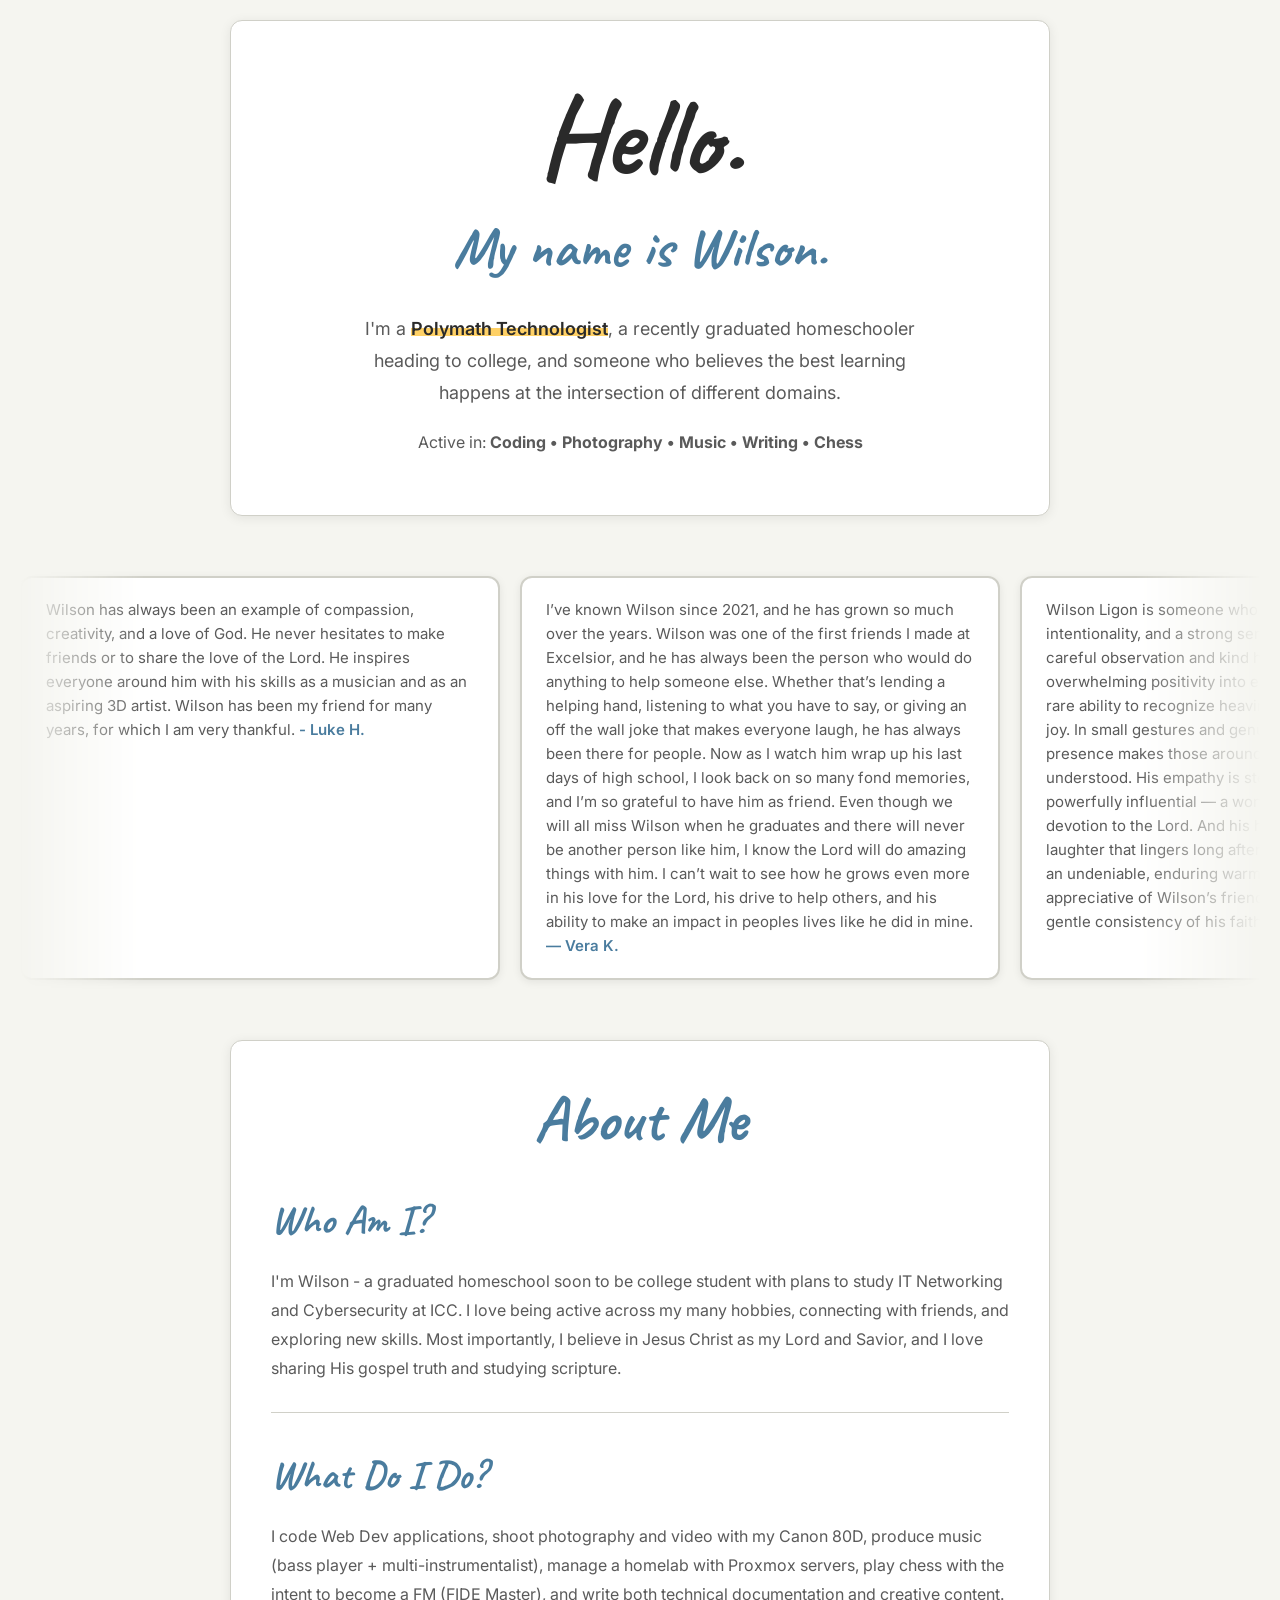
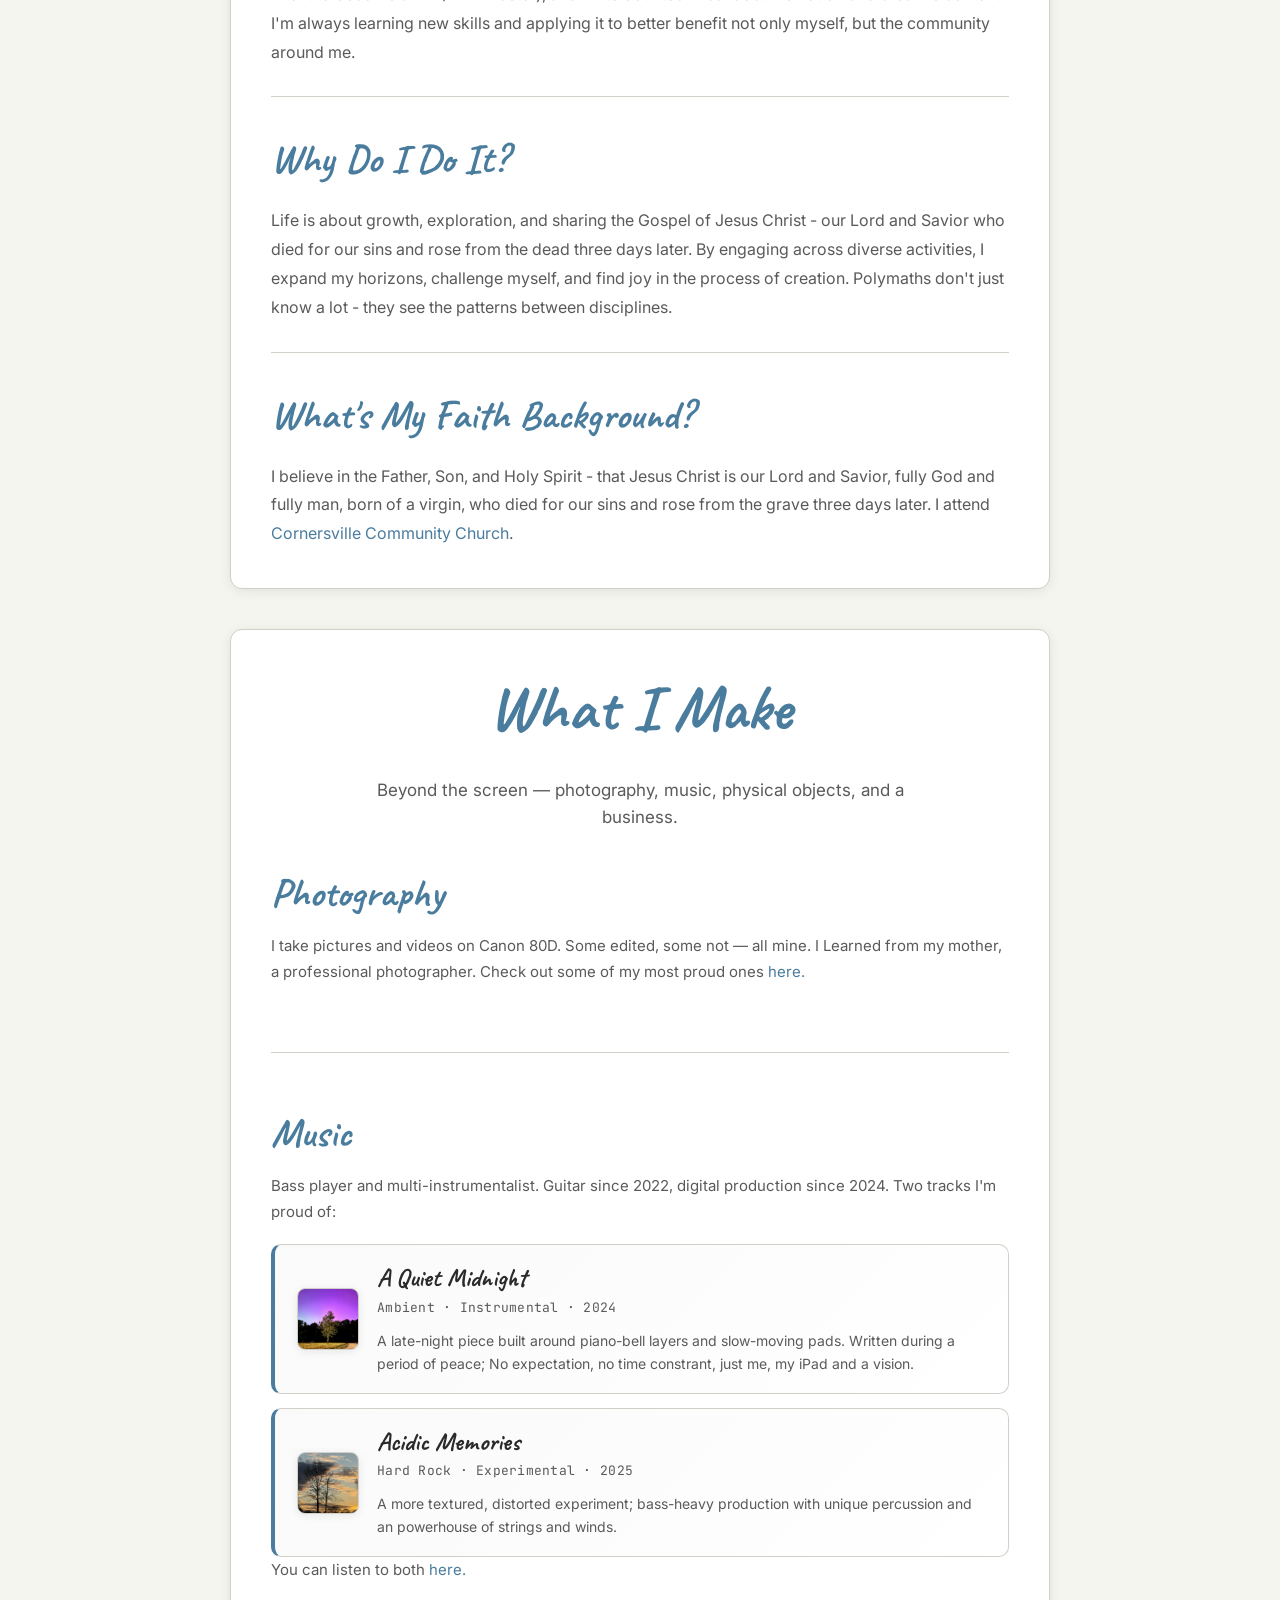
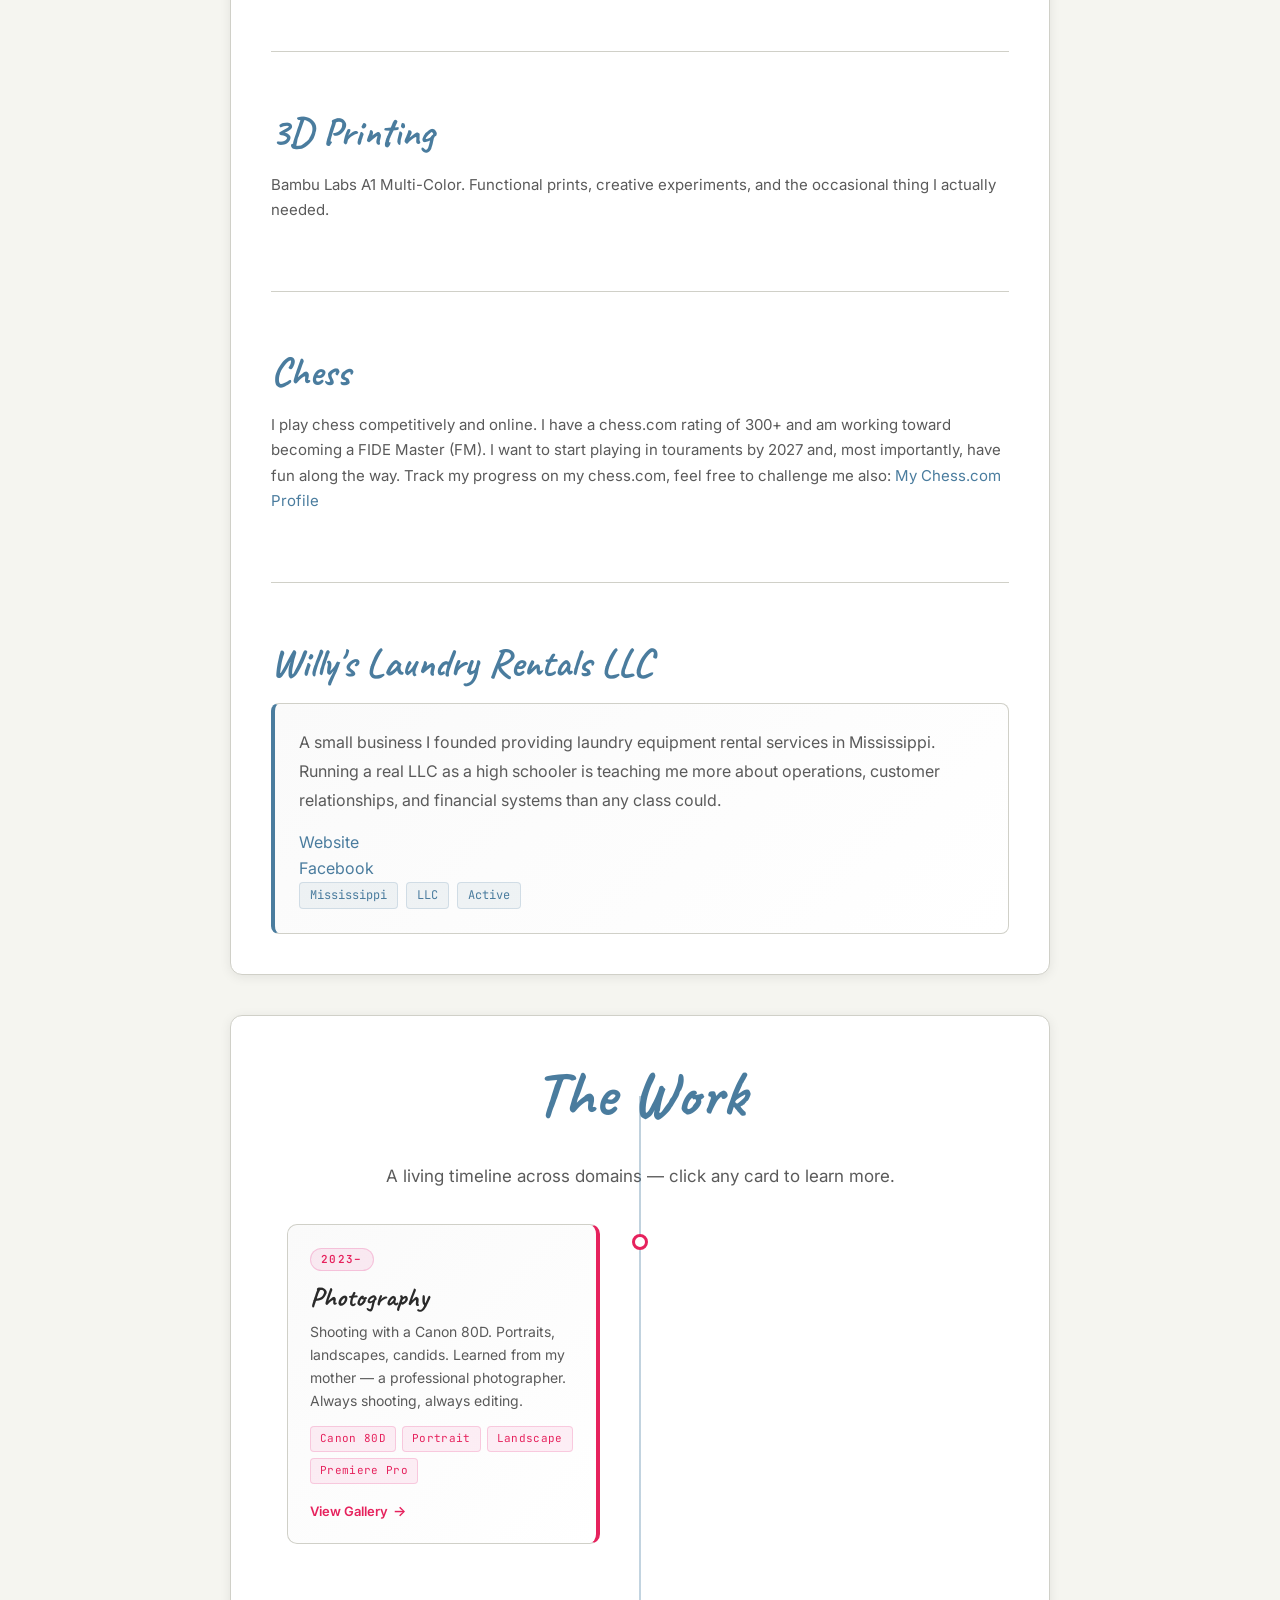
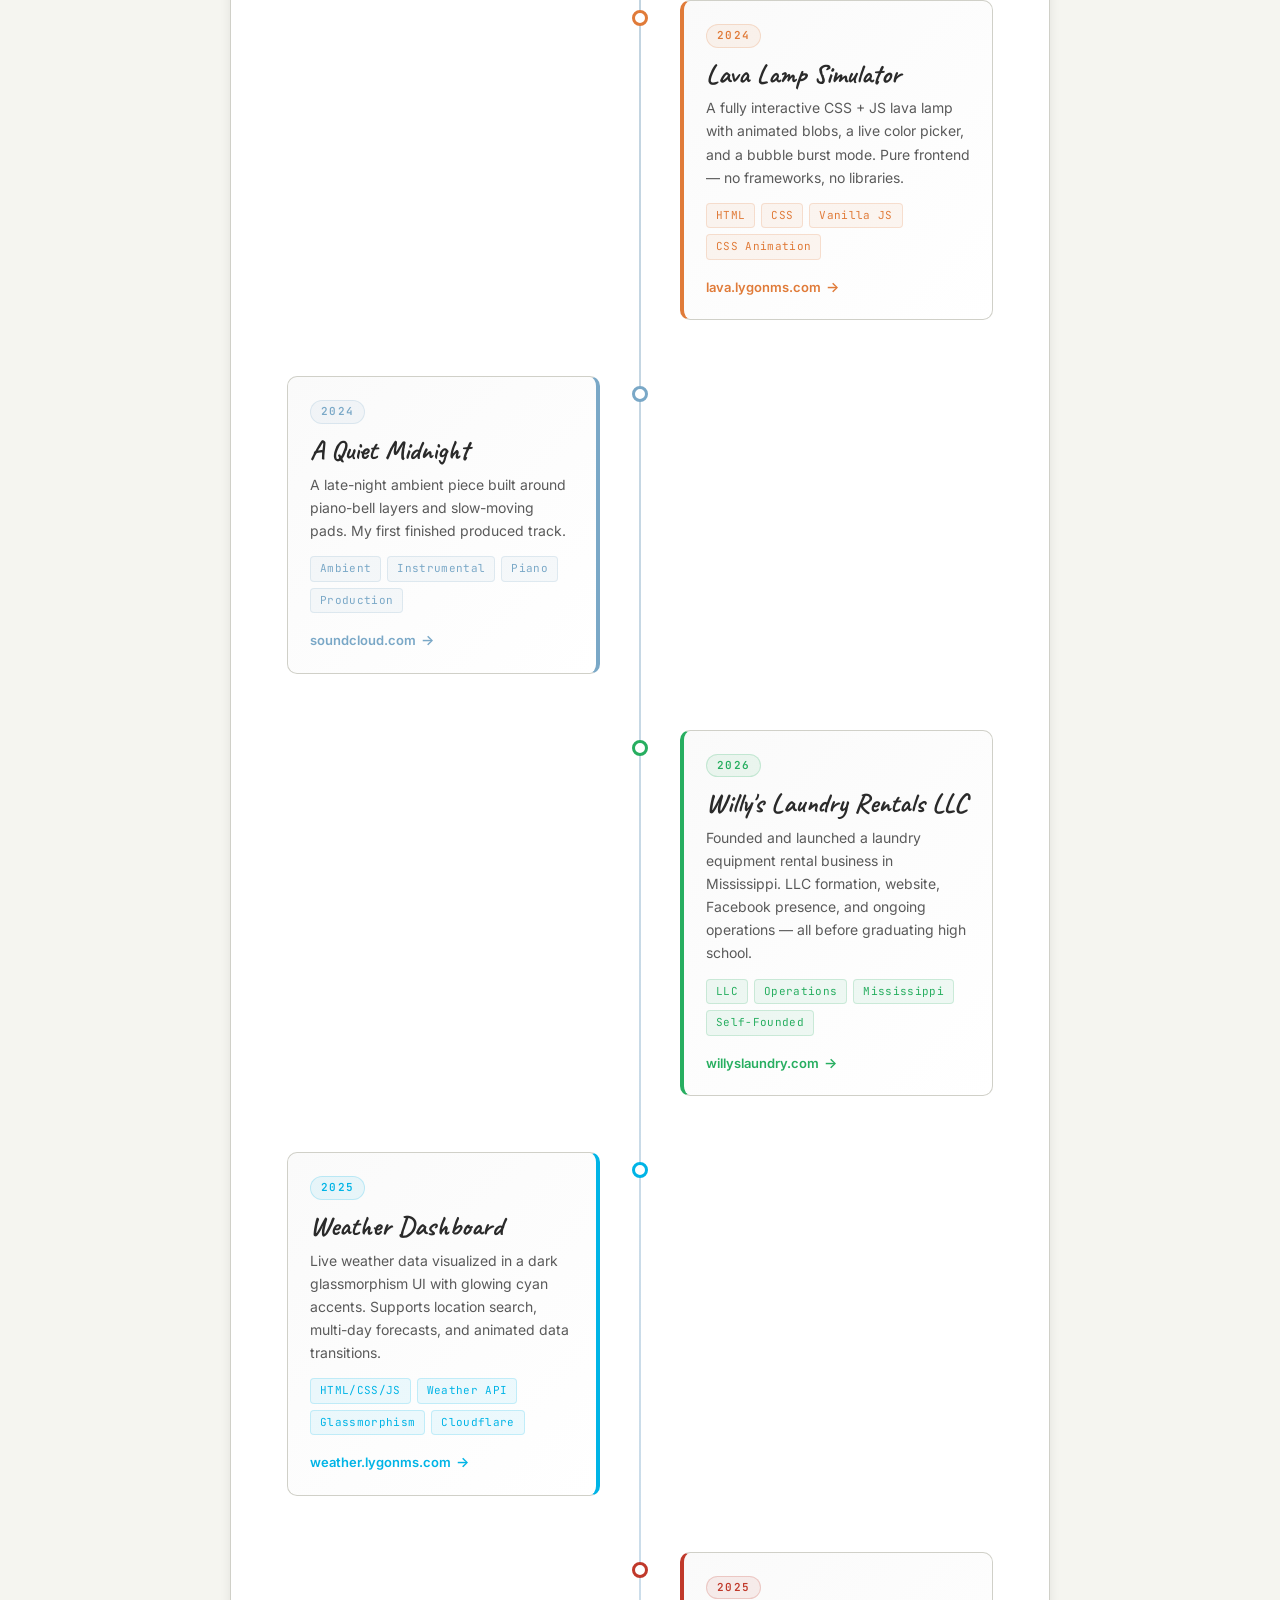
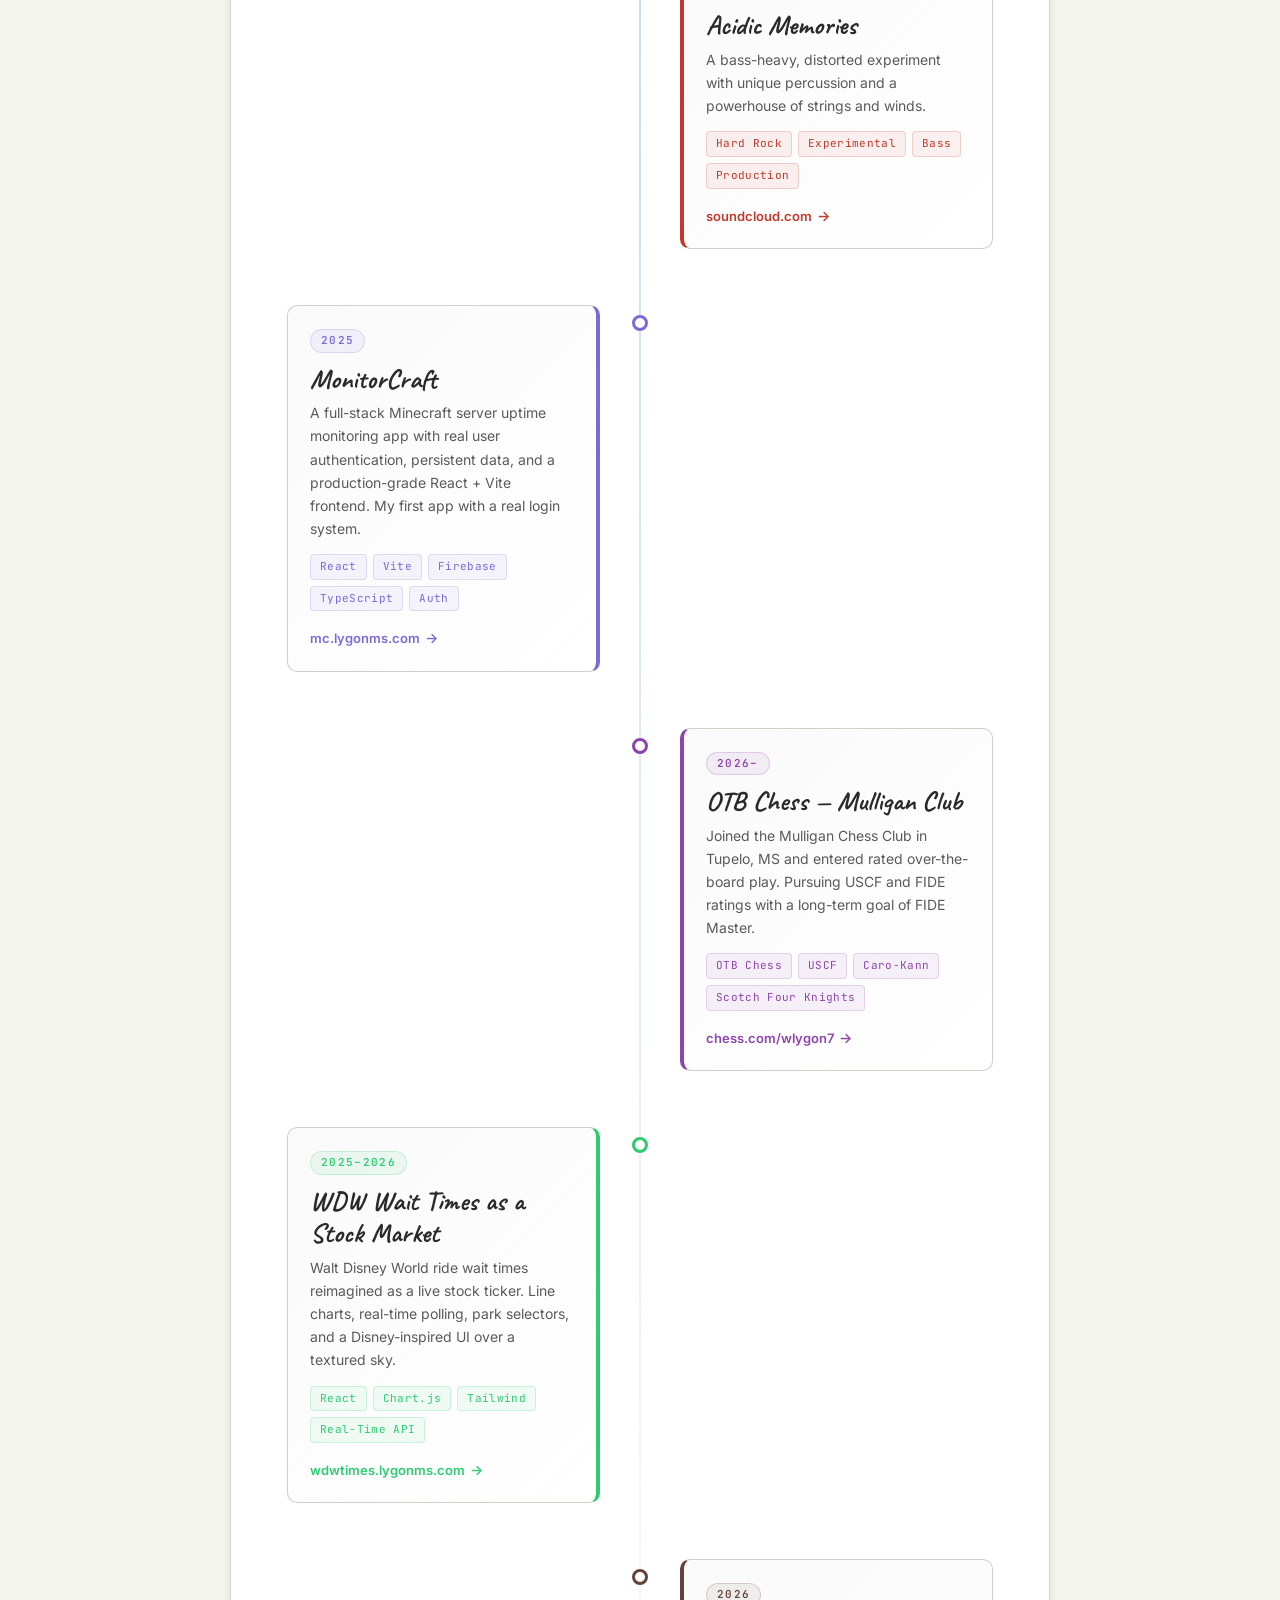
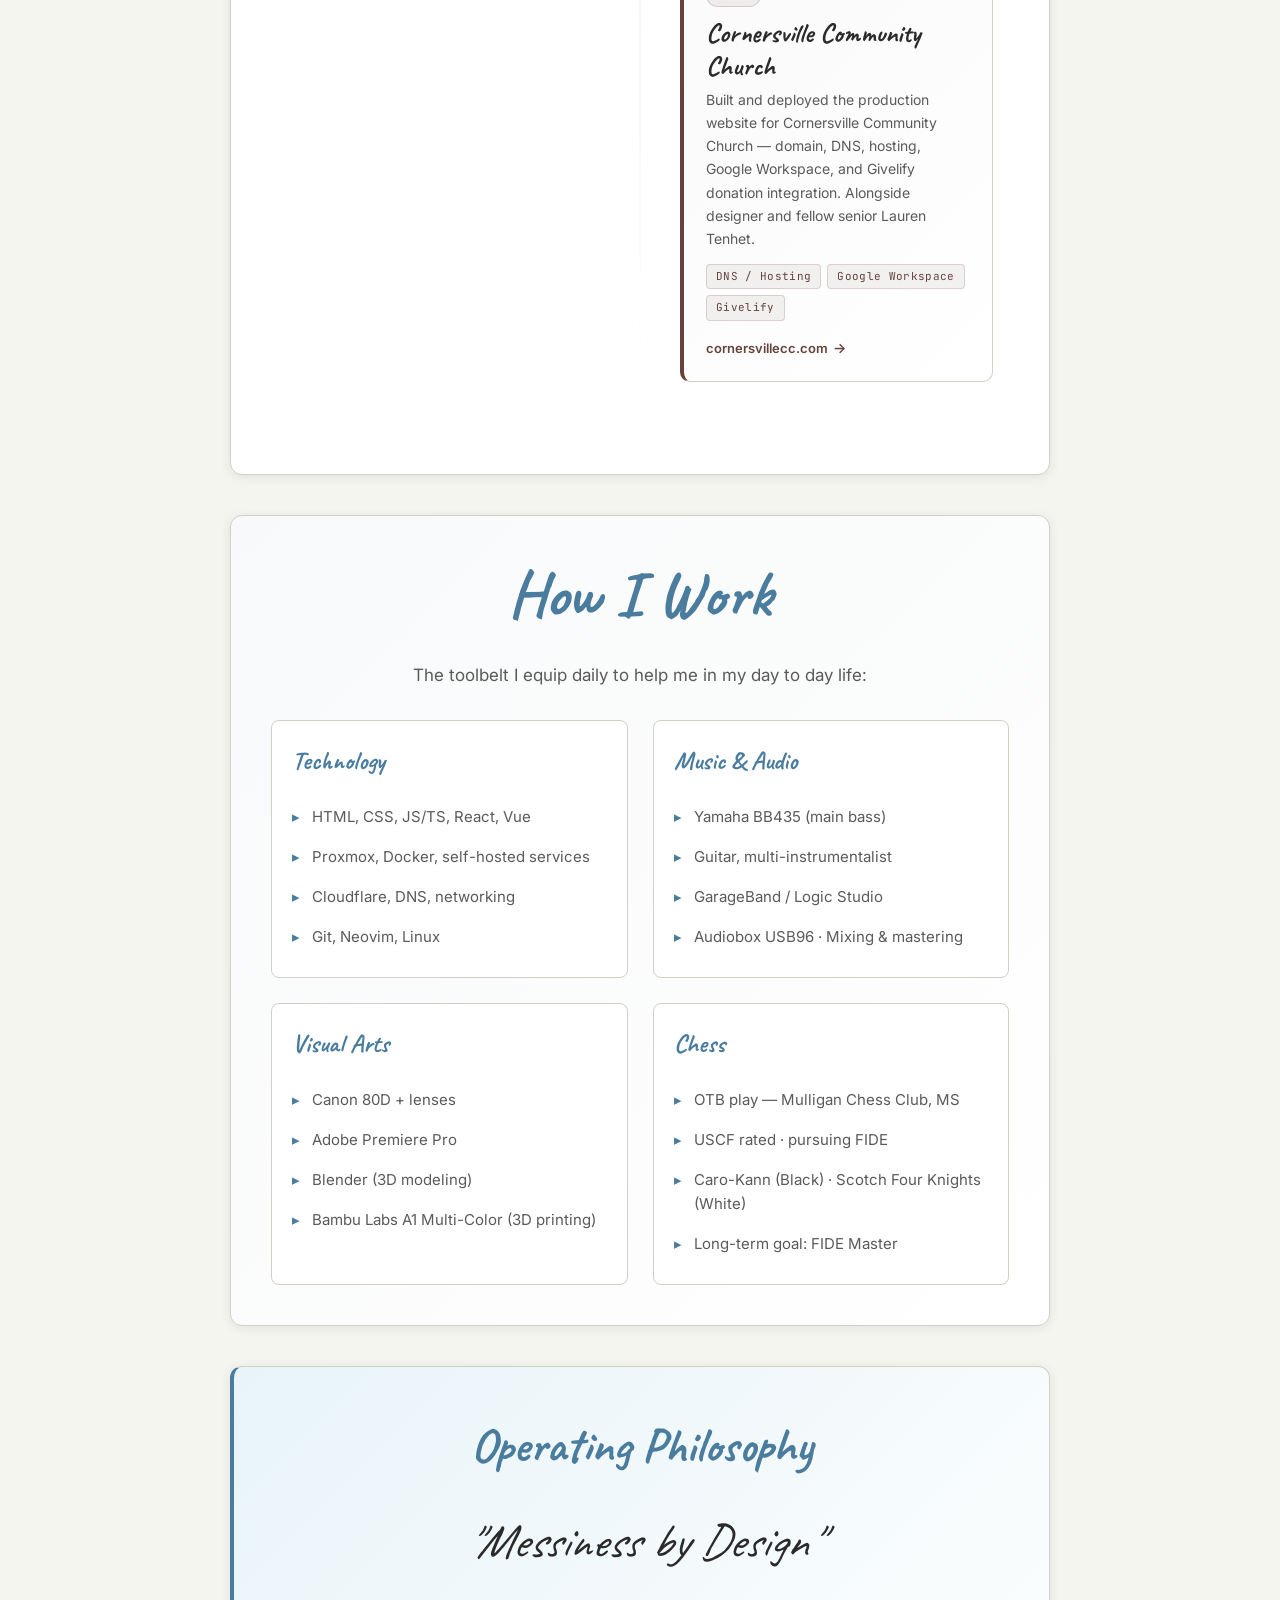
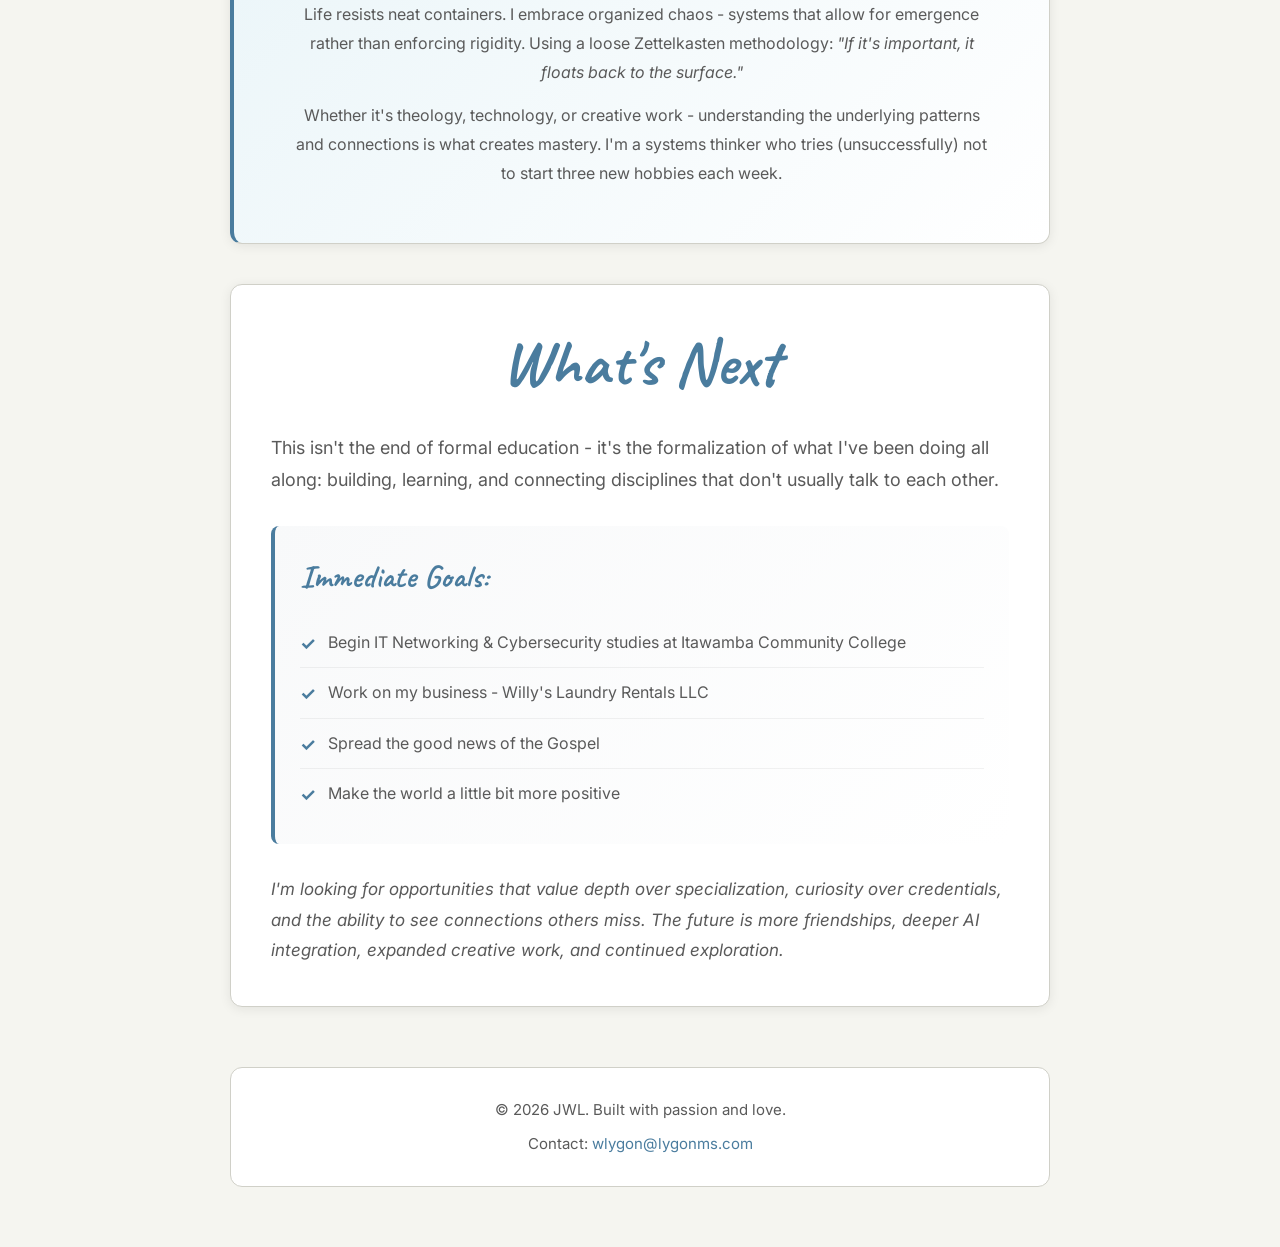
==== commit 4ddf741d: "Updates" ====
--- a/index.html
+++ b/index.html
@@ -1,5 +1,6 @@
 <!DOCTYPE html>
 <html lang="en">
+
 <head>
     <meta charset="UTF-8">
     <meta name="viewport" content="width=device-width, initial-scale=1.0">
@@ -7,17 +8,19 @@
          PRIMARY SEO
          ═══════════════════════════════════ -->
     <title>Wilson Ligon | Polymath Technologist</title>
-    <meta name="description" content="Wilson Ligon — Systems engineer and polymath technologist based in Mississippi. Coding, photography, music, and faith.">
+    <meta name="description"
+        content="Wilson Ligon — Systems engineer and polymath technologist based in Mississippi. Coding, photography, music, and faith.">
     <meta name="author" content="Wilson Ligon">
     <meta name="robots" content="index, follow">
     <link rel="canonical" href="https://lygonms.com/">
     <!-- ═══════════════════════════════════
-         OPEN GRAPH (Facebook, LinkedIn, Discord, iMessage)
+         OPEN GRAPH (Facebook, LinkedIn, iMessage)
          ═══════════════════════════════════ -->
     <meta property="og:type" content="website">
     <meta property="og:url" content="https://lygonms.com/">
     <meta property="og:title" content="Wilson Ligon | Polymath Technologist">
-    <meta property="og:description" content="Systems engineer and polymath technologist. Building at the intersection of technology, music, and faith.">
+    <meta property="og:description"
+        content="Systems engineer and polymath technologist. Building at the intersection of technology, music, and faith.">
     <meta property="og:site_name" content="Wilson Ligon">
     <meta property="og:locale" content="en_US">
     <meta property="og:image" content="https://lygonms.com/og-image.png">
@@ -32,7 +35,8 @@
     <meta name="twitter:card" content="summary_large_image">
     <meta name="twitter:url" content="https://lygonms.com/">
     <meta name="twitter:title" content="Wilson Ligon | Web Developer & Polymath Technologist">
-    <meta name="twitter:description" content="Systems engineer and polymath technologist. Building at the intersection of technology, music, and faith.">
+    <meta name="twitter:description"
+        content="Systems engineer and polymath technologist. Building at the intersection of technology, music, and faith.">
     <meta name="twitter:image" content="https://lygonms.com/og-image.png">
     <meta name="twitter:image:alt" content="Wilson Ligon — Polymath Technologist">
     <!-- ═══════════════════════════════════
@@ -82,1036 +86,1374 @@
     <link rel="icon" type="image/png" sizes="32x32" href="/favicon-32x32.png">
     <link rel="icon" type="image/png" sizes="16x16" href="/favicon-16x16.png">
     <link rel="apple-touch-icon" sizes="180x180" href="/apple-touch-icon.png">
-    <link rel="android-chrome" sizes="192x192x" href="/android-chrome-192x192.png">
-    <link rel="android-chrome" sizes="512x512" href="/android-chrome-512x512.png">
     <link rel="manifest" href="/site.webmanifest">
     <meta name="theme-color" content="#4a7c9e">
     <!-- ═══════════════════════════════════
          FONTS & STYLES
          ═══════════════════════════════════ -->
     <style>
-/* === BASE STYLES === */
-:root {
-    --paper-bg: #f5f5f0;
-    --card-bg: #ffffff;
-    --text-dark: #2a2a2a;
-    --text-gray: #5a5a5a;
-    --accent: #4a7c9e;
-    --accent-light: #6b9ec4;
-    --border: #d0d0c8;
-    --shadow: rgba(0, 0, 0, 0.08);
-    --highlight: #ffd166;
-}
-
-* {
-    margin: 0;
-    padding: 0;
-    box-sizing: border-box;
-}
-
-html {
-    overflow-x: hidden;
-}
-
-body {
-    font-family: 'Inter', -apple-system, BlinkMacSystemFont, 'Segoe UI', sans-serif;
-    background-color: var(--paper-bg);
-    color: var(--text-dark);
-    line-height: 1.6;
-    padding: 20px;
-    padding-bottom: 60px;
-    overflow-x: hidden;
-    -webkit-text-size-adjust: 100%;
-}
-
-.links-hint {
-  font-style: italic;
-  text-decoration: line-through;
-}
-
-/* Handwritten elements use Caveat */
-h1, h2, h3, .hero-title, .section-title, .question {
-    font-family: 'Caveat', cursive;
-    font-weight: 700;
-}
-
-/* === CONTAINER CARDS === */
-.container {
-    max-width: 820px;
-    margin: 0 auto 40px;
-    background-color: var(--card-bg);
-    padding: 40px;
-    border-radius: 12px;
-    box-shadow: 0 2px 12px var(--shadow);
-    border: 1px solid var(--border);
-}
-
-/* === NOTICE CARD === */
-.notice-card {
-    max-width: 820px;
-    margin: 0 auto 30px;
-    background: linear-gradient(135deg, #fff3cd 0%, #fff9e6 100%);
-    padding: 20px 30px;
-    border-radius: 12px;
-    border: 2px solid #ffd166;
-    box-shadow: 0 2px 8px rgba(255, 209, 102, 0.2);
-}
-
-.notice-card p {
-    font-family: 'Inter', sans-serif;
-    font-size: 16px;
-    line-height: 1.6;
-    color: var(--text-dark);
-    margin: 0;
-}
-
-/* === HERO SECTION === */
-.hero {
-    text-align: center;
-    padding: 60px 40px;
-}
-
-.hero-title {
-    font-size: clamp(4rem, 10vw, 7rem);
-    margin-bottom: 10px;
-    line-height: 1;
-    color: var(--text-dark);
-}
-
-.hero-subtitle {
-    font-size: clamp(2rem, 5vw, 3.5rem);
-    margin-bottom: 20px;
-    color: var(--accent);
-}
-
-.hero-description {
-    font-size: 18px;
-    line-height: 1.8;
-    max-width: 600px;
-    margin: 0 auto 20px;
-    color: var(--text-gray);
-}
-
-.highlight {
-    background: linear-gradient(120deg, var(--highlight) 0%, var(--highlight) 100%);
-    background-repeat: no-repeat;
-    background-size: 100% 40%;
-    background-position: 0 85%;
-    font-weight: 600;
-    color: var(--text-dark);
-}
-
-.tagline {
-    font-size: 16px;
-    color: var(--text-gray);
-    margin-top: 20px;
-}
-
-/* === SECTION TITLES === */
-.section-title {
-    font-size: clamp(2.5rem, 6vw, 4rem);
-    margin-bottom: 30px;
-    text-align: center;
-    color: var(--accent);
-    line-height: 1.2;
-}
-
-.section-intro {
-    text-align: center;
-    font-size: 17px;
-    color: var(--text-gray);
-    margin-bottom: 30px;
-    max-width: 600px;
-    margin-left: auto;
-    margin-right: auto;
-}
-
-/* === ABOUT SECTION === */
-.about-block {
-    margin-bottom: 30px;
-    padding-bottom: 30px;
-    border-bottom: 1px solid var(--border);
-}
-
-.about-block:last-child {
-    border-bottom: none;
-    margin-bottom: 0;
-    padding-bottom: 0;
-}
-
-.question {
-    font-size: clamp(1.8rem, 4vw, 2.5rem);
-    margin-bottom: 15px;
-    color: var(--accent);
-}
-
-.answer {
-    font-size: 16px;
-    line-height: 1.8;
-    color: var(--text-gray);
-}
-
-/* === PROJECT CARDS === */
-.project-card {
-    background: linear-gradient(135deg, #fafafa 0%, #ffffff 100%);
-    border: 1px solid var(--border);
-    border-left: 4px solid var(--accent);
-    border-radius: 8px;
-    padding: 25px;
-    margin-bottom: 20px;
-    transition: all 0.3s ease;
-}
-
-.project-card:hover {
-    border-left-color: var(--accent-light);
-    box-shadow: 0 4px 16px var(--shadow);
-    transform: translateX(4px);
-}
-
-.project-title {
-    font-size: clamp(1.5rem, 3vw, 2rem);
-    margin-bottom: 12px;
-    color: var(--text-dark);
-}
-
-.project-description {
-    font-size: 16px;
-    line-height: 1.7;
-    color: var(--text-gray);
-}
-
-  /* === TIMELINE CONTAINER === */
-  .timeline-section {
-    position: relative;
-    padding: 40px;
-  }
- 
-  /* Vertical spine */
-  .timeline-spine {
-    position: absolute;
-    left: 50%;
-    top: 80px;
-    bottom: 40px;
-    width: 2px;
-    background: linear-gradient(to bottom, var(--accent), var(--accent-light), transparent);
-    transform: translateX(-50%);
-    opacity: 0.35;
-  }
- 
-  /* === INDIVIDUAL ENTRY === */
-  .timeline-entries {
-    position: relative;
-    display: flex;
-    flex-direction: column;
-    gap: 0;
-  }
- 
-  .tl-entry {
-    display: grid;
-    grid-template-columns: 1fr 48px 1fr;
-    align-items: start;
-    margin-bottom: 48px;
-    cursor: pointer;
-  }
- 
-  /* Left entries: content left, dot center, empty right */
-  .tl-entry.left .tl-content { grid-column: 1; grid-row: 1; }
-  .tl-entry.left .tl-dot    { grid-column: 2; grid-row: 1; }
-  .tl-entry.left .tl-empty  { grid-column: 3; grid-row: 1; }
- 
-  /* Right entries: empty left, dot center, content right */
-  .tl-entry.right .tl-empty   { grid-column: 1; grid-row: 1; }
-  .tl-entry.right .tl-dot     { grid-column: 2; grid-row: 1; }
-  .tl-entry.right .tl-content { grid-column: 3; grid-row: 1; }
- 
-  /* === DOT === */
-  .tl-dot {
-    display: flex;
-    align-items: flex-start;
-    justify-content: center;
-    padding-top: 14px;
-    position: relative;
-    z-index: 2;
-  }
- 
-  .tl-dot-inner {
-    width: 16px;
-    height: 16px;
-    border-radius: 50%;
-    background: var(--card-bg);
-    border: 3px solid var(--accent);
-    transition: all 0.3s ease;
-    box-shadow: 0 0 0 0 rgba(74, 124, 158, 0.3);
-  }
- 
-  .tl-entry:hover .tl-dot-inner,
-  .tl-entry.active .tl-dot-inner {
-    background: var(--accent);
-    box-shadow: 0 0 0 6px rgba(74, 124, 158, 0.2);
-    transform: scale(1.2);
-  }
- 
-  /* === CONTENT CARD === */
-  .tl-content {
-    padding: 4px 16px;
-  }
- 
-  .tl-card {
-    background: linear-gradient(135deg, #fafafa 0%, #fff 100%);
-    border: 1px solid var(--border);
-    border-radius: 10px;
-    padding: 20px 22px;
-    transition: all 0.3s ease;
-    position: relative;
-  }
- 
-  .tl-entry.left .tl-card {
-    border-right: 4px solid var(--accent);
-  }
- 
-  .tl-entry.right .tl-card {
-    border-left: 4px solid var(--accent);
-  }
- 
-  .tl-entry:hover .tl-card,
-  .tl-entry.active .tl-card {
-    box-shadow: 0 6px 24px rgba(0,0,0,0.10);
-    transform: translateY(-2px);
-  }
- 
-  /* Year badge */
-  .tl-year {
-    font-family: 'JetBrains Mono', 'Courier New', monospace;
-    font-size: 11px;
-    font-weight: 600;
-    letter-spacing: 0.12em;
-    text-transform: uppercase;
-    color: var(--accent);
-    background: rgba(74, 124, 158, 0.08);
-    border: 1px solid rgba(74, 124, 158, 0.2);
-    border-radius: 999px;
-    padding: 2px 10px;
-    display: inline-block;
-    margin-bottom: 10px;
-  }
- 
-  .tl-title {
-    font-family: 'Caveat', cursive;
-    font-size: 1.7rem;
-    font-weight: 700;
-    color: var(--text-dark);
-    margin-bottom: 6px;
-    line-height: 1.2;
-  }
- 
-  .tl-desc {
-    font-size: 14px;
-    line-height: 1.65;
-    color: var(--text-gray);
-    margin-bottom: 14px;
-  }
- 
-  /* Tech tags */
-  .tl-tags {
-    display: flex;
-    flex-wrap: wrap;
-    gap: 6px;
-    margin-bottom: 14px;
-  }
- 
-  .tl-tag {
-    font-size: 11px;
-    font-family: 'JetBrains Mono', monospace;
-    padding: 3px 9px;
-    border-radius: 4px;
-    background: rgba(74, 124, 158, 0.08);
-    border: 1px solid rgba(74, 124, 158, 0.18);
-    color: var(--accent);
-    letter-spacing: 0.03em;
-  }
- 
-  /* Visit link */
-  .tl-link {
-    display: inline-flex;
-    align-items: center;
-    gap: 5px;
-    font-size: 13px;
-    font-weight: 600;
-    color: var(--accent);
-    text-decoration: none;
-    border-bottom: none !important;
-    transition: gap 0.2s ease, color 0.2s ease;
-  }
- 
-  .tl-link:hover {
-    color: var(--accent-light);
-    gap: 8px;
-  }
- 
-  .tl-link::after {
-    content: '→';
-    font-size: 14px;
-  }
- 
-  /* === EXPANDED PANEL === */
-  .tl-expand {
-    max-height: 0;
-    overflow: hidden;
-    transition: max-height 0.4s cubic-bezier(0.4, 0, 0.2, 1), opacity 0.3s ease;
-    opacity: 0;
-  }
- 
-  .tl-entry.active .tl-expand {
-    max-height: 400px;
-    opacity: 1;
-  }
- 
-  .tl-expand-inner {
-    padding-top: 14px;
-    border-top: 1px solid var(--border);
-    margin-top: 14px;
-  }
- 
-  .tl-expand-inner p {
-    font-size: 13px;
-    color: var(--text-gray);
-    line-height: 1.7;
-  }
- 
-  /* === COLOR ACCENT PER PROJECT === */
-  .tl-entry[data-project="lava"] .tl-dot-inner { border-color: #e07b39; }
-  .tl-entry[data-project="lava"]:hover .tl-dot-inner,
-  .tl-entry[data-project="lava"].active .tl-dot-inner { background: #e07b39; box-shadow: 0 0 0 6px rgba(224,123,57,0.2); }
-  .tl-entry[data-project="lava"] .tl-card { border-color: var(--border); }
-  .tl-entry[data-project="lava"].left .tl-card { border-right-color: #e07b39; }
-  .tl-entry[data-project="lava"] .tl-year { color: #e07b39; background: rgba(224,123,57,0.08); border-color: rgba(224,123,57,0.2); }
-  .tl-entry[data-project="lava"] .tl-tag { color: #e07b39; background: rgba(224,123,57,0.07); border-color: rgba(224,123,57,0.18); }
-  .tl-entry[data-project="lava"] .tl-link { color: #e07b39; }
- 
-  .tl-entry[data-project="weather"] .tl-dot-inner { border-color: #00b4e6; }
-  .tl-entry[data-project="weather"]:hover .tl-dot-inner,
-  .tl-entry[data-project="weather"].active .tl-dot-inner { background: #00b4e6; box-shadow: 0 0 0 6px rgba(0,180,230,0.2); }
-  .tl-entry[data-project="weather"].left .tl-card { border-right-color: #00b4e6; }
-  .tl-entry[data-project="weather"] .tl-year { color: #00b4e6; background: rgba(0,180,230,0.08); border-color: rgba(0,180,230,0.2); }
-  .tl-entry[data-project="weather"] .tl-tag { color: #00b4e6; background: rgba(0,180,230,0.07); border-color: rgba(0,180,230,0.18); }
-  .tl-entry[data-project="weather"] .tl-link { color: #00b4e6; }
- 
-  .tl-entry[data-project="mc"] .tl-dot-inner { border-color: #7c6ad6; }
-  .tl-entry[data-project="mc"]:hover .tl-dot-inner,
-  .tl-entry[data-project="mc"].active .tl-dot-inner { background: #7c6ad6; box-shadow: 0 0 0 6px rgba(124,106,214,0.2); }
-  .tl-entry[data-project="mc"].left .tl-card { border-right-color: #7c6ad6; }
-  .tl-entry[data-project="mc"] .tl-year { color: #7c6ad6; background: rgba(124,106,214,0.08); border-color: rgba(124,106,214,0.2); }
-  .tl-entry[data-project="mc"] .tl-tag { color: #7c6ad6; background: rgba(124,106,214,0.07); border-color: rgba(124,106,214,0.18); }
-  .tl-entry[data-project="mc"] .tl-link { color: #7c6ad6; }
- 
-  .tl-entry[data-project="wdw"] .tl-dot-inner { border-color: #2ecc71; }
-  .tl-entry[data-project="wdw"]:hover .tl-dot-inner,
-  .tl-entry[data-project="wdw"].active .tl-dot-inner { background: #2ecc71; box-shadow: 0 0 0 6px rgba(46,204,113,0.2); }
-  .tl-entry[data-project="wdw"].right .tl-card { border-left-color: #2ecc71; }
-  .tl-entry[data-project="wdw"] .tl-year { color: #2ecc71; background: rgba(46,204,113,0.08); border-color: rgba(46,204,113,0.2); }
-  .tl-entry[data-project="wdw"] .tl-tag { color: #2ecc71; background: rgba(46,204,113,0.07); border-color: rgba(46,204,113,0.18); }
-  .tl-entry[data-project="wdw"] .tl-link { color: #2ecc71; }
-
-  .tl-entry[data-project="church"] .tl-dot-inner { border-color: #64433d; }
-  .tl-entry[data-project="church"]:hover .tl-dot-inner,
-  .tl-entry[data-project="church"].active .tl-dot-inner { background: #64433d; box-shadow: 0 0 0 6px rgba(100,67,61,0.2); }
-  .tl-entry[data-project="church"].left .tl-card { border-right-color: #64433d; }
-  .tl-entry[data-project="church"] .tl-year { color: #64433d; background: rgba(100,67,61,0.08); border-color: rgba(100,67,61,0.2); }
-  .tl-entry[data-project="church"] .tl-tag { color: #64433d; background: rgba(100,67,61,0.07); border-color: rgba(100,67,61,0.18); }
-  .tl-entry[data-project="church"] .tl-link { color: #64433d; }
-
-  .tl-entry[data-project="aqm"] .tl-dot-inner { border-color: #7aa8c7; }
-  .tl-entry[data-project="aqm"]:hover .tl-dot-inner,
-  .tl-entry[data-project="aqm"].active .tl-dot-inner { background: #7aa8c7; box-shadow: 0 0 0 6px rgba(122,168,199,0.2); }
-  .tl-entry[data-project="aqm"].right .tl-card { border-left-color: #7aa8c7; }
-  .tl-entry[data-project="aqm"] .tl-year { color: #7aa8c7; background: rgba(122,168,199,0.08); border-color: rgba(122,168,199,0.2); }
-  .tl-entry[data-project="aqm"] .tl-tag { color: #7aa8c7; background: rgba(122,168,199,0.07); border-color: rgba(122,168,199,0.18); }
-  .tl-entry[data-project="aqm"] .tl-link { color: #7aa8c7; }
-
-  .tl-entry[data-project="acidic"] .tl-dot-inner { border-color: #c0392b; }
-  .tl-entry[data-project="acidic"]:hover .tl-dot-inner,
-  .tl-entry[data-project="acidic"].active .tl-dot-inner { background: #c0392b; box-shadow: 0 0 0 6px rgba(192,57,43,0.2); }
-  .tl-entry[data-project="acidic"].right .tl-card { border-left-color: #c0392b; }
-  .tl-entry[data-project="acidic"] .tl-year { color: #c0392b; background: rgba(192,57,43,0.08); border-color: rgba(192,57,43,0.2); }
-  .tl-entry[data-project="acidic"] .tl-tag { color: #c0392b; background: rgba(192,57,43,0.07); border-color: rgba(192,57,43,0.18); }
-  .tl-entry[data-project="acidic"] .tl-link { color: #c0392b; }
- 
-  /* === RESPONSIVE: stack on mobile (handled at 768px above) === */
-
-
-/* === TOOLS SECTION === */
-.tools-section {
-    background: linear-gradient(135deg, #f8f9fa 0%, #ffffff 100%);
-}
-
-.tools-grid {
-    display: grid;
-    grid-template-columns: repeat(auto-fit, minmax(240px, 1fr));
-    gap: 25px;
-    margin-top: 30px;
-}
-
-.tool-category {
-    background: var(--card-bg);
-    border: 1px solid var(--border);
-    border-radius: 8px;
-    padding: 20px;
-}
-
-.tool-category h4 {
-    font-family: 'Caveat', cursive;
-    font-size: 1.6rem;
-    margin-bottom: 15px;
-    color: var(--accent);
-}
-
-.tool-category ul {
-    list-style: none;
-    padding: 0;
-}
-
-.tool-category li {
-    font-size: 15px;
-    color: var(--text-gray);
-    padding: 8px 0;
-    padding-left: 20px;
-    position: relative;
-}
-
-.tool-category li::before {
-    content: "▸";
-    position: absolute;
-    left: 0;
-    color: var(--accent);
-}
-
-/* === PHILOSOPHY SECTION === */
-.philosophy {
-    background: linear-gradient(135deg, #e8f4f8 0%, #ffffff 100%);
-    border-left: 4px solid var(--accent);
-}
-
-.philosophy-title {
-    font-size: clamp(2rem, 4vw, 3rem);
-    text-align: center;
-    color: var(--accent);
-    margin-bottom: 20px;
-}
-
-.philosophy-quote {
-    font-family: 'Caveat', cursive;
-    font-size: clamp(3rem, 4vw, 2.5rem);
-    text-align: center;
-    color: var(--text-dark);
-    margin-bottom: 20px;
-    font-style: italic;
-}
-
-.philosophy-text {
-    font-size: 16px;
-    line-height: 1.8;
-    color: var(--text-gray);
-    margin-bottom: 15px;
-    text-align: center;
-    max-width: 700px;
-    margin-left: auto;
-    margin-right: auto;
-}
-
-/* === MARQUEE TESTIMONIALS === */
-.marquee {
-    --gap: 20px;
-    --duration: 40s;
-    position: relative;
-    overflow: hidden;
-    padding: 20px 0;
-    margin: 40px 0;
-    -webkit-mask-image: linear-gradient(to right, transparent, black 10%, black 90%, transparent);
-    mask-image: linear-gradient(to right, transparent, black 10%, black 90%, transparent);
-}
-
-@keyframes marquee-scroll {
-    from { transform: translateX(0); }
-    to   { transform: translateX(-50%); }
-}
-
-.marquee__track {
-    display: flex;
-    gap: var(--gap);
-    width: max-content;
-    will-change: transform;
-    animation: marquee-scroll var(--duration) linear infinite;
-}
-
-.marquee:hover .marquee__track {
-    animation-play-state: paused;
-}
-
-.review {
-    font-family: 'Inter', sans-serif;
-    flex: 0 0 auto;
-    min-width: 320px;
-    max-width: 480px;
-    padding: 20px 24px;
-    border-radius: 12px;
-    border: 2px solid var(--border);
-    background: var(--card-bg);
-    box-shadow: 0 2px 8px var(--shadow);
-    line-height: 1.6;
-    font-size: 15px;
-    color: var(--text-gray);
-}
-
-.review strong {
-    color: var(--accent);
-    font-weight: 600;
-}
-
-@media (prefers-reduced-motion: reduce) {
-    .marquee__track {
-        transform: none !important;
-    }
-}
-
-/* === WHAT'S NEXT SECTION === */
-.next-intro {
-    font-size: 18px;
-    line-height: 1.8;
-    margin-bottom: 30px;
-    color: var(--text-gray);
-}
-
-.goals {
-    background: linear-gradient(135deg, #f8f9fa 0%, #ffffff 100%);
-    border-left: 4px solid var(--accent);
-    padding: 25px;
-    border-radius: 8px;
-    margin: 30px 0;
-}
-
-.goals h3 {
-    font-family: 'Caveat', cursive;
-    font-size: 2rem;
-    color: var(--accent);
-    margin-bottom: 15px;
-}
-
-.goals-list {
-    list-style: none;
-    padding: 0;
-}
-
-.goals-list li {
-    font-size: 16px;
-    color: var(--text-gray);
-    padding: 12px 0;
-    padding-left: 28px;
-    position: relative;
-    border-bottom: 1px solid rgba(0, 0, 0, 0.05);
-}
-
-.goals-list li:last-child {
-    border-bottom: none;
-}
-
-.goals-list li::before {
-    content: "✓";
-    position: absolute;
-    left: 0;
-    color: var(--accent);
-    font-weight: bold;
-    font-size: 18px;
-}
-
-.closing {
-    font-size: 17px;
-    line-height: 1.8;
-    color: var(--text-gray);
-    margin-top: 30px;
-    font-style: italic;
-}
-
-/* === LINKS === */
-a {
-    color: var(--accent);
-    text-decoration: none;
-    border-bottom: 1px solid transparent;
-    transition: all 0.2s ease;
-}
-
-a:hover {
-    color: var(--accent-light);
-    border-bottom-color: var(--accent-light);
-}
-
-/* === FOOTER === */
-footer {
-    max-width: 820px;
-    margin: 60px auto 0;
-    padding: 30px 40px;
-    background-color: var(--card-bg);
-    border-radius: 12px;
-    border: 1px solid var(--border);
-    text-align: center;
-}
-
-.footer-content {
-    display: flex;
-    flex-direction: column;
-    gap: 10px;
-}
-
-.footer-text {
-    font-size: 15px;
-    color: var(--text-gray);
-}
-
-.footer-note {
-    font-size: 14px;
-    color: var(--text-gray);
-    font-style: italic;
-    margin-top: 10px;
-    padding-top: 15px;
-    border-top: 1px solid var(--border);
-}
-
-/* === RESPONSIVE === */
-@media (max-width: 768px) {
-    body {
-        padding: 12px;
-    }
-
-    .container {
-        padding: 28px 20px;
-        margin-bottom: 24px;
-    }
-
-    .hero {
-        padding: 36px 20px;
-    }
-
-    .notice-card {
-        padding: 16px 20px;
-    }
-
-    .tools-grid {
-        grid-template-columns: 1fr 1fr;
-        gap: 16px;
-    }
-
-    .review {
-        min-width: 260px;
-        max-width: 360px;
-    }
-
-    /* Collapse timeline to single column at 768px */
-    .timeline-spine {
-        left: 20px;
-    }
-
-    .tl-entry {
-        grid-template-columns: 40px 1fr;
-    }
-
-    .tl-entry.left .tl-content,
-    .tl-entry.right .tl-content  { grid-column: 2; grid-row: 1; }
-    .tl-entry.left .tl-dot,
-    .tl-entry.right .tl-dot      { grid-column: 1; grid-row: 1; }
-    .tl-entry.left .tl-empty,
-    .tl-entry.right .tl-empty    { display: none; }
-
-    .tl-entry.left .tl-card,
-    .tl-entry.right .tl-card  { border-right: 1px solid var(--border); border-left: 4px solid; }
-
-    /* Re-apply per-project accent colors for left border on mobile */
-    .tl-entry[data-project="lava"] .tl-card      { border-left-color: #e07b39; }
-    .tl-entry[data-project="weather"] .tl-card   { border-left-color: #00b4e6; }
-    .tl-entry[data-project="mc"] .tl-card        { border-left-color: #7c6ad6; }
-    .tl-entry[data-project="wdw"] .tl-card       { border-left-color: #2ecc71; }
-    .tl-entry[data-project="church"] .tl-card    { border-left-color: #64433d; }
-
-    .tl-dot { padding-top: 16px; justify-content: flex-end; padding-right: 8px; }
-}
-
-/* === iPad 4th Gen — portrait (768×1024) and landscape (1024×768) === */
-@media only screen
-    and (min-device-width: 768px)
-    and (max-device-width: 1024px)
-    and (-webkit-min-device-pixel-ratio: 2) {
-
-    .container {
-        max-width: 720px;
-    }
-
-    .section-title {
-        font-size: 3rem;
-    }
-
-    .tools-grid {
-        grid-template-columns: 1fr 1fr;
-    }
-
-    /* Prevent marquee from causing horizontal overflow */
-    .marquee {
-        max-width: 100vw;
-    }
-}
-
-@media (max-width: 480px) {
-    .container {
-        padding: 25px 16px;
-    }
-
-    .hero-description {
-        font-size: 16px;
-    }
-
-    .project-card {
-        padding: 20px;
-    }
-
-    .tools-grid {
-        grid-template-columns: 1fr;
-    }
-}
-
-/* === PRINT STYLES === */
-@media print {
-    body {
-        background: white;
-        padding: 0;
-    }
-
-    .container {
-        box-shadow: none;
-        border: 1px solid #ccc;
-        page-break-inside: avoid;
-    }
-
-    .marquee {
-        display: none;
-    }
-
-    .notice-card {
-        display: none;
-    }
-
-    a {
-        color: var(--text-dark);
-        border-bottom: 1px solid var(--text-dark);
-    }
-}
-
-/* === CREATIVE SECTION === */
-.creative-block {
-    margin-bottom: 48px;
-    padding-bottom: 48px;
-    border-bottom: 1px solid var(--border);
-}
-
-.creative-block:last-child {
-    margin-bottom: 0;
-    padding-bottom: 0;
-    border-bottom: none;
-}
-
-.creative-block-title {
-    font-size: clamp(1.8rem, 4vw, 2.5rem);
-    color: var(--accent);
-    margin-bottom: 8px;
-}
-
-.creative-block-desc {
-    font-size: 15px;
-    color: var(--text-gray);
-    margin-bottom: 20px;
-    line-height: 1.7;
-}
-
-.gallery-grid-inline {
-    columns: 3;
-    column-gap: 12px;
-    margin-bottom: 10px;
-}
-
-@media (max-width: 640px) {
-    .gallery-grid-inline { columns: 2; }
-}
-
-@media (max-width: 400px) {
-    .gallery-grid-inline { columns: 1; }
-}
-
-.music-tracks {
-    display: flex;
-    flex-direction: column;
-    gap: 14px;
-}
-
-.track-card {
-    display: flex;
-    align-items: center;
-    gap: 18px;
-    background: linear-gradient(135deg, #fafafa 0%, #fff 100%);
-    border: 1px solid var(--border);
-    border-left: 4px solid var(--accent);
-    border-radius: 10px;
-    padding: 18px 22px;
-}
-
-.track-icon {
-    width: 62px;
-    height: 62px;
-    flex-shrink: 0;
-    border-radius: 8px;
-    overflow: hidden;
-    border: 1px solid var(--border);
-    box-shadow: 0 2px 8px var(--shadow);
-}
-
-.track-icon img {
-    width: 100%;
-    height: 100%;
-    object-fit: cover;
-    display: block;
-}
-
-.track-title {
-    font-family: 'Caveat', cursive;
-    font-size: 1.6rem;
-    font-weight: 700;
-    color: var(--text-dark);
-    line-height: 1.2;
-}
-
-.track-meta {
-    font-size: 13px;
-    font-family: 'JetBrains Mono', monospace;
-    color: var(--text-gray);
-    margin-top: 4px;
-    letter-spacing: 0.02em;
-}
-
-.track-desc {
-    font-size: 14px;
-    line-height: 1.65;
-    color: var(--text-gray);
-    margin-top: 10px;
-}
-
-.prints-grid {
-    display: grid;
-    grid-template-columns: repeat(auto-fill, minmax(180px, 1fr));
-    gap: 16px;
-    margin-top: 8px;
-}
-
-.print-placeholder {
-    border: 1px solid var(--border);
-    border-radius: 10px;
-    overflow: hidden;
-    background: var(--card-bg);
-}
-
-.print-img-slot {
-    aspect-ratio: 1;
-    background: linear-gradient(135deg, #f0f0eb 0%, #e8e8e3 100%);
-    display: flex;
-    align-items: center;
-    justify-content: center;
-    font-size: 13px;
-    color: var(--text-gray);
-    font-style: italic;
-}
-
-.print-label {
-    padding: 10px 14px;
-    color: var(--text-gray);
-    font-family: 'Caveat', cursive;
-    font-size: 1.2rem;
-}
-
-.business-card {
-    background: linear-gradient(135deg, #fafafa 0%, #fff 100%);
-    border: 1px solid var(--border);
-    border-left: 4px solid var(--accent);
-    border-radius: 8px;
-    padding: 24px;
-}
-
-.business-desc {
-    font-size: 16px;
-    line-height: 1.8;
-    color: var(--text-gray);
-    margin-bottom: 16px;
-}
-
-.business-meta {
-    display: flex;
-    flex-wrap: wrap;
-    gap: 8px;
-}
-
-.business-tag {
-    font-size: 12px;
-    font-family: 'JetBrains Mono', monospace;
-    padding: 3px 10px;
-    border-radius: 4px;
-    background: rgba(74, 124, 158, 0.08);
-    border: 1px solid rgba(74, 124, 158, 0.18);
-    color: var(--accent);
-}
-
-/* === FRIENDS PHOTO STRIP === */
-.friends-section {
-    padding-bottom: 28px;
-}
-
-.friends-strip {
-    display: flex;
-    gap: 10px;
-    overflow-x: auto;
-    overflow-y: hidden;
-    -webkit-overflow-scrolling: touch;
-    scroll-snap-type: x mandatory;
-    padding: 8px 0 14px;
-    /* hide scrollbar but keep scrollable */
-    scrollbar-width: none;
-    -ms-overflow-style: none;
-}
-
-.friends-strip::-webkit-scrollbar {
-    display: none;
-}
-
-.friends-strip img {
-    height: 220px;
-    width: auto;
-    flex-shrink: 0;
-    border-radius: 10px;
-    object-fit: cover;
-    scroll-snap-align: start;
-    border: 1px solid var(--border);
-    box-shadow: 0 2px 10px var(--shadow);
-    transition: transform 0.25s ease, box-shadow 0.25s ease;
-    cursor: pointer;
-}
-
-.friends-strip img:hover {
-    transform: translateY(-3px) scale(1.02);
-    box-shadow: 0 8px 24px rgba(0,0,0,0.13);
-}
-
-.friends-hint {
-    text-align: center;
-    font-size: 13px;
-    color: var(--text-gray);
-    font-style: italic;
-    opacity: 0.7;
-    margin-top: 4px;
-}
-
-/* === GALLERY PAGE SPECIFIC === */
+        /* === BASE STYLES === */
+        :root {
+            --paper-bg: #f5f5f0;
+            --card-bg: #ffffff;
+            --text-dark: #2a2a2a;
+            --text-gray: #5a5a5a;
+            --accent: #4a7c9e;
+            --accent-light: #6b9ec4;
+            --border: #d0d0c8;
+            --shadow: rgba(0, 0, 0, 0.08);
+            --highlight: #ffd166;
+        }
+
+        * {
+            margin: 0;
+            padding: 0;
+            box-sizing: border-box;
+        }
+
+        html {
+            overflow-x: hidden;
+        }
+
+        body {
+            font-family: 'Inter', -apple-system, BlinkMacSystemFont, 'Segoe UI', sans-serif;
+            background-color: var(--paper-bg);
+            color: var(--text-dark);
+            line-height: 1.6;
+            padding: 20px;
+            padding-bottom: 60px;
+            overflow-x: hidden;
+            -webkit-text-size-adjust: 100%;
+        }
+
+        .links-hint {
+            font-style: italic;
+            text-decoration: line-through;
+        }
+
+        /* Handwritten elements use Caveat */
+        h1,
+        h2,
+        h3,
+        .hero-title,
+        .section-title,
+        .question {
+            font-family: 'Caveat', cursive;
+            font-weight: 700;
+        }
+
+        /* === CONTAINER CARDS === */
+        .container {
+            max-width: 820px;
+            margin: 0 auto 40px;
+            background-color: var(--card-bg);
+            padding: 40px;
+            border-radius: 12px;
+            box-shadow: 0 2px 12px var(--shadow);
+            border: 1px solid var(--border);
+        }
+
+        /* === NOTICE CARD === */
+        .notice-card {
+            max-width: 820px;
+            margin: 0 auto 30px;
+            background: linear-gradient(135deg, #fff3cd 0%, #fff9e6 100%);
+            padding: 20px 30px;
+            border-radius: 12px;
+            border: 2px solid #ffd166;
+            box-shadow: 0 2px 8px rgba(255, 209, 102, 0.2);
+        }
+
+        .notice-card p {
+            font-family: 'Inter', sans-serif;
+            font-size: 16px;
+            line-height: 1.6;
+            color: var(--text-dark);
+            margin: 0;
+        }
+
+        /* === HERO SECTION === */
+        .hero {
+            text-align: center;
+            padding: 60px 40px;
+        }
+
+        .hero-title {
+            font-size: clamp(4rem, 10vw, 7rem);
+            margin-bottom: 10px;
+            line-height: 1;
+            color: var(--text-dark);
+        }
+
+        .hero-subtitle {
+            font-size: clamp(2rem, 5vw, 3.5rem);
+            margin-bottom: 20px;
+            color: var(--accent);
+        }
+
+        .hero-description {
+            font-size: 18px;
+            line-height: 1.8;
+            max-width: 600px;
+            margin: 0 auto 20px;
+            color: var(--text-gray);
+        }
+
+        .highlight {
+            background: linear-gradient(120deg, var(--highlight) 0%, var(--highlight) 100%);
+            background-repeat: no-repeat;
+            background-size: 100% 40%;
+            background-position: 0 85%;
+            font-weight: 600;
+            color: var(--text-dark);
+        }
+
+        .tagline {
+            font-size: 16px;
+            color: var(--text-gray);
+            margin-top: 20px;
+        }
+
+        /* === SECTION TITLES === */
+        .section-title {
+            font-size: clamp(2.5rem, 6vw, 4rem);
+            margin-bottom: 30px;
+            text-align: center;
+            color: var(--accent);
+            line-height: 1.2;
+        }
+
+        .section-intro {
+            text-align: center;
+            font-size: 17px;
+            color: var(--text-gray);
+            margin-bottom: 30px;
+            max-width: 600px;
+            margin-left: auto;
+            margin-right: auto;
+        }
+
+        /* === ABOUT SECTION === */
+        .about-block {
+            margin-bottom: 30px;
+            padding-bottom: 30px;
+            border-bottom: 1px solid var(--border);
+        }
+
+        .about-block:last-child {
+            border-bottom: none;
+            margin-bottom: 0;
+            padding-bottom: 0;
+        }
+
+        .question {
+            font-size: clamp(1.8rem, 4vw, 2.5rem);
+            margin-bottom: 15px;
+            color: var(--accent);
+        }
+
+        .answer {
+            font-size: 16px;
+            line-height: 1.8;
+            color: var(--text-gray);
+        }
+
+        /* === PROJECT CARDS === */
+        .project-card {
+            background: linear-gradient(135deg, #fafafa 0%, #ffffff 100%);
+            border: 1px solid var(--border);
+            border-left: 4px solid var(--accent);
+            border-radius: 8px;
+            padding: 25px;
+            margin-bottom: 20px;
+            transition: all 0.3s ease;
+        }
+
+        .project-card:hover {
+            border-left-color: var(--accent-light);
+            box-shadow: 0 4px 16px var(--shadow);
+            transform: translateX(4px);
+        }
+
+        .project-title {
+            font-size: clamp(1.5rem, 3vw, 2rem);
+            margin-bottom: 12px;
+            color: var(--text-dark);
+        }
+
+        .project-description {
+            font-size: 16px;
+            line-height: 1.7;
+            color: var(--text-gray);
+        }
+
+        /* === TIMELINE CONTAINER === */
+        .timeline-section {
+            position: relative;
+            padding: 40px;
+        }
+
+        /* Vertical spine */
+        .timeline-spine {
+            position: absolute;
+            left: 50%;
+            top: 80px;
+            bottom: 40px;
+            width: 2px;
+            background: linear-gradient(to bottom, var(--accent), var(--accent-light), transparent);
+            transform: translateX(-50%);
+            opacity: 0.35;
+        }
+
+        /* === INDIVIDUAL ENTRY === */
+        .timeline-entries {
+            position: relative;
+            display: flex;
+            flex-direction: column;
+            gap: 0;
+        }
+
+        .tl-entry {
+            display: grid;
+            grid-template-columns: 1fr 48px 1fr;
+            align-items: start;
+            margin-bottom: 48px;
+            cursor: pointer;
+        }
+
+        /* Left entries: content left, dot center, empty right */
+        .tl-entry.left .tl-content {
+            grid-column: 1;
+            grid-row: 1;
+        }
+
+        .tl-entry.left .tl-dot {
+            grid-column: 2;
+            grid-row: 1;
+        }
+
+        .tl-entry.left .tl-empty {
+            grid-column: 3;
+            grid-row: 1;
+        }
+
+        /* Right entries: empty left, dot center, content right */
+        .tl-entry.right .tl-empty {
+            grid-column: 1;
+            grid-row: 1;
+        }
+
+        .tl-entry.right .tl-dot {
+            grid-column: 2;
+            grid-row: 1;
+        }
+
+        .tl-entry.right .tl-content {
+            grid-column: 3;
+            grid-row: 1;
+        }
+
+        /* === DOT === */
+        .tl-dot {
+            display: flex;
+            align-items: flex-start;
+            justify-content: center;
+            padding-top: 14px;
+            position: relative;
+            z-index: 2;
+        }
+
+        .tl-dot-inner {
+            width: 16px;
+            height: 16px;
+            border-radius: 50%;
+            background: var(--card-bg);
+            border: 3px solid var(--accent);
+            transition: all 0.3s ease;
+            box-shadow: 0 0 0 0 rgba(74, 124, 158, 0.3);
+        }
+
+        .tl-entry:hover .tl-dot-inner,
+        .tl-entry.active .tl-dot-inner {
+            background: var(--accent);
+            box-shadow: 0 0 0 6px rgba(74, 124, 158, 0.2);
+            transform: scale(1.2);
+        }
+
+        /* === CONTENT CARD === */
+        .tl-content {
+            padding: 4px 16px;
+        }
+
+        .tl-card {
+            background: linear-gradient(135deg, #fafafa 0%, #fff 100%);
+            border: 1px solid var(--border);
+            border-radius: 10px;
+            padding: 20px 22px;
+            transition: all 0.3s ease;
+            position: relative;
+        }
+
+        .tl-entry.left .tl-card {
+            border-right: 4px solid var(--accent);
+        }
+
+        .tl-entry.right .tl-card {
+            border-left: 4px solid var(--accent);
+        }
+
+        .tl-entry:hover .tl-card,
+        .tl-entry.active .tl-card {
+            box-shadow: 0 6px 24px rgba(0, 0, 0, 0.10);
+            transform: translateY(-2px);
+        }
+
+        /* Year badge */
+        .tl-year {
+            font-family: 'JetBrains Mono', 'Courier New', monospace;
+            font-size: 11px;
+            font-weight: 600;
+            letter-spacing: 0.12em;
+            text-transform: uppercase;
+            color: var(--accent);
+            background: rgba(74, 124, 158, 0.08);
+            border: 1px solid rgba(74, 124, 158, 0.2);
+            border-radius: 999px;
+            padding: 2px 10px;
+            display: inline-block;
+            margin-bottom: 10px;
+        }
+
+        .tl-title {
+            font-family: 'Caveat', cursive;
+            font-size: 1.7rem;
+            font-weight: 700;
+            color: var(--text-dark);
+            margin-bottom: 6px;
+            line-height: 1.2;
+        }
+
+        .tl-desc {
+            font-size: 14px;
+            line-height: 1.65;
+            color: var(--text-gray);
+            margin-bottom: 14px;
+        }
+
+        /* Tech tags */
+        .tl-tags {
+            display: flex;
+            flex-wrap: wrap;
+            gap: 6px;
+            margin-bottom: 14px;
+        }
+
+        .tl-tag {
+            font-size: 11px;
+            font-family: 'JetBrains Mono', monospace;
+            padding: 3px 9px;
+            border-radius: 4px;
+            background: rgba(74, 124, 158, 0.08);
+            border: 1px solid rgba(74, 124, 158, 0.18);
+            color: var(--accent);
+            letter-spacing: 0.03em;
+        }
+
+        /* Visit link */
+        .tl-link {
+            display: inline-flex;
+            align-items: center;
+            gap: 5px;
+            font-size: 13px;
+            font-weight: 600;
+            color: var(--accent);
+            text-decoration: none;
+            border-bottom: none !important;
+            transition: gap 0.2s ease, color 0.2s ease;
+        }
+
+        .tl-link:hover {
+            color: var(--accent-light);
+            gap: 8px;
+        }
+
+        .tl-link::after {
+            content: '→';
+            font-size: 14px;
+        }
+
+        /* === EXPANDED PANEL === */
+        .tl-expand {
+            max-height: 0;
+            overflow: hidden;
+            transition: max-height 0.4s cubic-bezier(0.4, 0, 0.2, 1), opacity 0.3s ease;
+            opacity: 0;
+        }
+
+        .tl-entry.active .tl-expand {
+            max-height: 400px;
+            opacity: 1;
+        }
+
+        .tl-expand-inner {
+            padding-top: 14px;
+            border-top: 1px solid var(--border);
+            margin-top: 14px;
+        }
+
+        .tl-expand-inner p {
+            font-size: 13px;
+            color: var(--text-gray);
+            line-height: 1.7;
+        }
+
+        /* === NEW PROJECT TYPES === */
+
+        .tl-entry[data-project="chess"] .tl-dot-inner {
+            border-color: #8e44ad;
+        }
+
+        .tl-entry[data-project="chess"]:hover .tl-dot-inner,
+        .tl-entry[data-project="chess"].active .tl-dot-inner {
+            background: #8e44ad;
+            box-shadow: 0 0 0 6px rgba(142, 68, 173, 0.2);
+        }
+
+        .tl-entry[data-project="chess"].left .tl-card {
+            border-right-color: #8e44ad;
+        }
+
+        .tl-entry[data-project="chess"].right .tl-card {
+            border-left-color: #8e44ad;
+        }
+
+        .tl-entry[data-project="chess"] .tl-year {
+            color: #8e44ad;
+            background: rgba(142, 68, 173, 0.08);
+            border-color: rgba(142, 68, 173, 0.2);
+        }
+
+        .tl-entry[data-project="chess"] .tl-tag {
+            color: #8e44ad;
+            background: rgba(142, 68, 173, 0.07);
+            border-color: rgba(142, 68, 173, 0.18);
+        }
+
+        .tl-entry[data-project="chess"] .tl-link {
+            color: #8e44ad;
+        }
+
+        .tl-entry[data-project="photo"] .tl-dot-inner {
+            border-color: #e6225d;
+        }
+
+        .tl-entry[data-project="photo"]:hover .tl-dot-inner,
+        .tl-entry[data-project="photo"].active .tl-dot-inner {
+            background: #e6225d;
+            box-shadow: 0 0 0 6px rgba(230, 34, 125, 0.2);
+        }
+
+        .tl-entry[data-project="photo"].left .tl-card {
+            border-right-color: #e6225d;
+        }
+
+        .tl-entry[data-project="photo"].right .tl-card {
+            border-left-color: #e6225d;
+        }
+
+        .tl-entry[data-project="photo"] .tl-year {
+            color: #e6225d;
+            background: rgba(230, 34, 125, 0.08);
+            border-color: rgba(230, 34, 125, 0.2);
+        }
+
+        .tl-entry[data-project="photo"] .tl-tag {
+            color: #e6225d;
+            background: rgba(230, 34, 125, 0.07);
+            border-color: rgba(230, 34, 125, 0.18);
+        }
+
+        .tl-entry[data-project="photo"] .tl-link {
+            color: #e6225d;
+        }
+
+        .tl-entry[data-project="business"] .tl-dot-inner {
+            border-color: #27ae60;
+        }
+
+        .tl-entry[data-project="business"]:hover .tl-dot-inner,
+        .tl-entry[data-project="business"].active .tl-dot-inner {
+            background: #27ae60;
+            box-shadow: 0 0 0 6px rgba(39, 174, 96, 0.2);
+        }
+
+        .tl-entry[data-project="business"].left .tl-card {
+            border-right-color: #27ae60;
+        }
+
+        .tl-entry[data-project="business"].right .tl-card {
+            border-left-color: #27ae60;
+        }
+
+        .tl-entry[data-project="business"] .tl-year {
+            color: #27ae60;
+            background: rgba(39, 174, 96, 0.08);
+            border-color: rgba(39, 174, 96, 0.2);
+        }
+
+        .tl-entry[data-project="business"] .tl-tag {
+            color: #27ae60;
+            background: rgba(39, 174, 96, 0.07);
+            border-color: rgba(39, 174, 96, 0.18);
+        }
+
+        .tl-entry[data-project="business"] .tl-link {
+            color: #27ae60;
+        }
+
+        .tl-entry[data-project="lava"] .tl-dot-inner {
+            border-color: #e07b39;
+        }
+
+        .tl-entry[data-project="lava"]:hover .tl-dot-inner,
+        .tl-entry[data-project="lava"].active .tl-dot-inner {
+            background: #e07b39;
+            box-shadow: 0 0 0 6px rgba(224, 123, 57, 0.2);
+        }
+
+        .tl-entry[data-project="lava"].right .tl-card {
+            border-left-color: #e07b39;
+        }
+
+        .tl-entry[data-project="lava"] .tl-year {
+            color: #e07b39;
+            background: rgba(224, 123, 57, 0.08);
+            border-color: rgba(224, 123, 57, 0.2);
+        }
+
+        .tl-entry[data-project="lava"] .tl-tag {
+            color: #e07b39;
+            background: rgba(224, 123, 57, 0.07);
+            border-color: rgba(224, 123, 57, 0.18);
+        }
+
+        .tl-entry[data-project="lava"] .tl-link {
+            color: #e07b39;
+        }
+
+        .tl-entry[data-project="weather"] .tl-dot-inner {
+            border-color: #00b4e6;
+        }
+
+        .tl-entry[data-project="weather"]:hover .tl-dot-inner,
+        .tl-entry[data-project="weather"].active .tl-dot-inner {
+            background: #00b4e6;
+            box-shadow: 0 0 0 6px rgba(0, 180, 230, 0.2);
+        }
+
+        .tl-entry[data-project="weather"].left .tl-card {
+            border-right-color: #00b4e6;
+        }
+
+        .tl-entry[data-project="weather"] .tl-year {
+            color: #00b4e6;
+            background: rgba(0, 180, 230, 0.08);
+            border-color: rgba(0, 180, 230, 0.2);
+        }
+
+        .tl-entry[data-project="weather"] .tl-tag {
+            color: #00b4e6;
+            background: rgba(0, 180, 230, 0.07);
+            border-color: rgba(0, 180, 230, 0.18);
+        }
+
+        .tl-entry[data-project="weather"] .tl-link {
+            color: #00b4e6;
+        }
+
+        .tl-entry[data-project="mc"] .tl-dot-inner {
+            border-color: #7c6ad6;
+        }
+
+        .tl-entry[data-project="mc"]:hover .tl-dot-inner,
+        .tl-entry[data-project="mc"].active .tl-dot-inner {
+            background: #7c6ad6;
+            box-shadow: 0 0 0 6px rgba(124, 106, 214, 0.2);
+        }
+
+        .tl-entry[data-project="mc"].left .tl-card {
+            border-right-color: #7c6ad6;
+        }
+
+        .tl-entry[data-project="mc"] .tl-year {
+            color: #7c6ad6;
+            background: rgba(124, 106, 214, 0.08);
+            border-color: rgba(124, 106, 214, 0.2);
+        }
+
+        .tl-entry[data-project="mc"] .tl-tag {
+            color: #7c6ad6;
+            background: rgba(124, 106, 214, 0.07);
+            border-color: rgba(124, 106, 214, 0.18);
+        }
+
+        .tl-entry[data-project="mc"] .tl-link {
+            color: #7c6ad6;
+        }
+
+        .tl-entry[data-project="wdw"] .tl-dot-inner {
+            border-color: #2ecc71;
+        }
+
+        .tl-entry[data-project="wdw"]:hover .tl-dot-inner,
+        .tl-entry[data-project="wdw"].active .tl-dot-inner {
+            background: #2ecc71;
+            box-shadow: 0 0 0 6px rgba(46, 204, 113, 0.2);
+        }
+
+        .tl-entry[data-project="wdw"].left .tl-card {
+            border-right-color: #2ecc71;
+        }
+
+        .tl-entry[data-project="wdw"] .tl-year {
+            color: #2ecc71;
+            background: rgba(46, 204, 113, 0.08);
+            border-color: rgba(46, 204, 113, 0.2);
+        }
+
+        .tl-entry[data-project="wdw"] .tl-tag {
+            color: #2ecc71;
+            background: rgba(46, 204, 113, 0.07);
+            border-color: rgba(46, 204, 113, 0.18);
+        }
+
+        .tl-entry[data-project="wdw"] .tl-link {
+            color: #2ecc71;
+        }
+
+        .tl-entry[data-project="church"] .tl-dot-inner {
+            border-color: #64433d;
+        }
+
+        .tl-entry[data-project="church"]:hover .tl-dot-inner,
+        .tl-entry[data-project="church"].active .tl-dot-inner {
+            background: #64433d;
+            box-shadow: 0 0 0 6px rgba(100, 67, 61, 0.2);
+        }
+
+        .tl-entry[data-project="church"].right .tl-card {
+            border-left-color: #64433d;
+        }
+
+        .tl-entry[data-project="church"] .tl-year {
+            color: #64433d;
+            background: rgba(100, 67, 61, 0.08);
+            border-color: rgba(100, 67, 61, 0.2);
+        }
+
+        .tl-entry[data-project="church"] .tl-tag {
+            color: #64433d;
+            background: rgba(100, 67, 61, 0.07);
+            border-color: rgba(100, 67, 61, 0.18);
+        }
+
+        .tl-entry[data-project="church"] .tl-link {
+            color: #64433d;
+        }
+
+        .tl-entry[data-project="aqm"] .tl-dot-inner {
+            border-color: #7aa8c7;
+        }
+
+        .tl-entry[data-project="aqm"]:hover .tl-dot-inner,
+        .tl-entry[data-project="aqm"].active .tl-dot-inner {
+            background: #7aa8c7;
+            box-shadow: 0 0 0 6px rgba(122, 168, 199, 0.2);
+        }
+
+        .tl-entry[data-project="aqm"].left .tl-card {
+            border-right-color: #7aa8c7;
+        }
+
+        .tl-entry[data-project="aqm"] .tl-year {
+            color: #7aa8c7;
+            background: rgba(122, 168, 199, 0.08);
+            border-color: rgba(122, 168, 199, 0.2);
+        }
+
+        .tl-entry[data-project="aqm"] .tl-tag {
+            color: #7aa8c7;
+            background: rgba(122, 168, 199, 0.07);
+            border-color: rgba(122, 168, 199, 0.18);
+        }
+
+        .tl-entry[data-project="aqm"] .tl-link {
+            color: #7aa8c7;
+        }
+
+        .tl-entry[data-project="acidic"] .tl-dot-inner {
+            border-color: #c0392b;
+        }
+
+        .tl-entry[data-project="acidic"]:hover .tl-dot-inner,
+        .tl-entry[data-project="acidic"].active .tl-dot-inner {
+            background: #c0392b;
+            box-shadow: 0 0 0 6px rgba(192, 57, 43, 0.2);
+        }
+
+        .tl-entry[data-project="acidic"].right .tl-card {
+            border-left-color: #c0392b;
+        }
+
+        .tl-entry[data-project="acidic"] .tl-year {
+            color: #c0392b;
+            background: rgba(192, 57, 43, 0.08);
+            border-color: rgba(192, 57, 43, 0.2);
+        }
+
+        .tl-entry[data-project="acidic"] .tl-tag {
+            color: #c0392b;
+            background: rgba(192, 57, 43, 0.07);
+            border-color: rgba(192, 57, 43, 0.18);
+        }
+
+        .tl-entry[data-project="acidic"] .tl-link {
+            color: #c0392b;
+        }
+
+        /* === RESPONSIVE: stack on mobile (handled at 768px above) === */
+
+
+        /* === TOOLS SECTION === */
+        .tools-section {
+            background: linear-gradient(135deg, #f8f9fa 0%, #ffffff 100%);
+        }
+
+        .tools-grid {
+            display: grid;
+            grid-template-columns: repeat(auto-fit, minmax(240px, 1fr));
+            gap: 25px;
+            margin-top: 30px;
+        }
+
+        .tool-category {
+            background: var(--card-bg);
+            border: 1px solid var(--border);
+            border-radius: 8px;
+            padding: 20px;
+        }
+
+        .tool-category h4 {
+            font-family: 'Caveat', cursive;
+            font-size: 1.6rem;
+            margin-bottom: 15px;
+            color: var(--accent);
+        }
+
+        .tool-category ul {
+            list-style: none;
+            padding: 0;
+        }
+
+        .tool-category li {
+            font-size: 15px;
+            color: var(--text-gray);
+            padding: 8px 0;
+            padding-left: 20px;
+            position: relative;
+        }
+
+        .tool-category li::before {
+            content: "▸";
+            position: absolute;
+            left: 0;
+            color: var(--accent);
+        }
+
+        /* === PHILOSOPHY SECTION === */
+        .philosophy {
+            background: linear-gradient(135deg, #e8f4f8 0%, #ffffff 100%);
+            border-left: 4px solid var(--accent);
+        }
+
+        .philosophy-title {
+            font-size: clamp(2rem, 4vw, 3rem);
+            text-align: center;
+            color: var(--accent);
+            margin-bottom: 20px;
+        }
+
+        .philosophy-quote {
+            font-family: 'Caveat', cursive;
+            font-size: clamp(2rem, 4vw, 3rem);
+            text-align: center;
+            color: var(--text-dark);
+            margin-bottom: 20px;
+            font-style: italic;
+        }
+
+        .philosophy-text {
+            font-size: 16px;
+            line-height: 1.8;
+            color: var(--text-gray);
+            margin-bottom: 15px;
+            text-align: center;
+            max-width: 700px;
+            margin-left: auto;
+            margin-right: auto;
+        }
+
+        /* === MARQUEE TESTIMONIALS === */
+        .marquee {
+            --gap: 20px;
+            --duration: 40s;
+            position: relative;
+            overflow: hidden;
+            padding: 20px 0;
+            margin: 40px 0;
+            -webkit-mask-image: linear-gradient(to right, transparent, black 10%, black 90%, transparent);
+            mask-image: linear-gradient(to right, transparent, black 10%, black 90%, transparent);
+        }
+
+        @keyframes marquee-scroll {
+            from {
+                transform: translateX(0);
+            }
+
+            to {
+                transform: translateX(-50%);
+            }
+        }
+
+        .marquee__track {
+            display: flex;
+            gap: var(--gap);
+            width: max-content;
+            will-change: transform;
+            animation: marquee-scroll var(--duration) linear infinite;
+        }
+
+        .marquee:hover .marquee__track {
+            animation-play-state: paused;
+        }
+
+        .review {
+            font-family: 'Inter', sans-serif;
+            flex: 0 0 auto;
+            min-width: 320px;
+            max-width: 480px;
+            padding: 20px 24px;
+            border-radius: 12px;
+            border: 2px solid var(--border);
+            background: var(--card-bg);
+            box-shadow: 0 2px 8px var(--shadow);
+            line-height: 1.6;
+            font-size: 15px;
+            color: var(--text-gray);
+        }
+
+        .review strong {
+            color: var(--accent);
+            font-weight: 600;
+        }
+
+        @media (prefers-reduced-motion: reduce) {
+            .marquee__track {
+                transform: none !important;
+            }
+        }
+
+        /* === WHAT'S NEXT SECTION === */
+        .next-intro {
+            font-size: 18px;
+            line-height: 1.8;
+            margin-bottom: 30px;
+            color: var(--text-gray);
+        }
+
+        .goals {
+            background: linear-gradient(135deg, #f8f9fa 0%, #ffffff 100%);
+            border-left: 4px solid var(--accent);
+            padding: 25px;
+            border-radius: 8px;
+            margin: 30px 0;
+        }
+
+        .goals h3 {
+            font-family: 'Caveat', cursive;
+            font-size: 2rem;
+            color: var(--accent);
+            margin-bottom: 15px;
+        }
+
+        .goals-list {
+            list-style: none;
+            padding: 0;
+        }
+
+        .goals-list li {
+            font-size: 16px;
+            color: var(--text-gray);
+            padding: 12px 0;
+            padding-left: 28px;
+            position: relative;
+            border-bottom: 1px solid rgba(0, 0, 0, 0.05);
+        }
+
+        .goals-list li:last-child {
+            border-bottom: none;
+        }
+
+        .goals-list li::before {
+            content: "✓";
+            position: absolute;
+            left: 0;
+            color: var(--accent);
+            font-weight: bold;
+            font-size: 18px;
+        }
+
+        .closing {
+            font-size: 17px;
+            line-height: 1.8;
+            color: var(--text-gray);
+            margin-top: 30px;
+            font-style: italic;
+        }
+
+        /* === LINKS === */
+        a {
+            color: var(--accent);
+            text-decoration: none;
+            border-bottom: 1px solid transparent;
+            transition: all 0.2s ease;
+        }
+
+        a:hover {
+            color: var(--accent-light);
+            border-bottom-color: var(--accent-light);
+        }
+
+        /* === FOOTER === */
+        footer {
+            max-width: 820px;
+            margin: 60px auto 0;
+            padding: 30px 40px;
+            background-color: var(--card-bg);
+            border-radius: 12px;
+            border: 1px solid var(--border);
+            text-align: center;
+        }
+
+        .footer-content {
+            display: flex;
+            flex-direction: column;
+            gap: 10px;
+        }
+
+        .footer-text {
+            font-size: 15px;
+            color: var(--text-gray);
+        }
+
+        .footer-note {
+            font-size: 14px;
+            color: var(--text-gray);
+            font-style: italic;
+            margin-top: 10px;
+            padding-top: 15px;
+            border-top: 1px solid var(--border);
+        }
+
+        /* === RESPONSIVE === */
+        @media (max-width: 768px) {
+            body {
+                padding: 12px;
+            }
+
+            .container {
+                padding: 28px 20px;
+                margin-bottom: 24px;
+            }
+
+            .hero {
+                padding: 36px 20px;
+            }
+
+            .notice-card {
+                padding: 16px 20px;
+            }
+
+            .tools-grid {
+                grid-template-columns: 1fr 1fr;
+                gap: 16px;
+            }
+
+            .review {
+                min-width: 260px;
+                max-width: 360px;
+            }
+
+            /* Collapse timeline to single column at 768px */
+            .timeline-spine {
+                left: 20px;
+            }
+
+            .tl-entry {
+                grid-template-columns: 40px 1fr;
+            }
+
+            .tl-entry.left .tl-content,
+            .tl-entry.right .tl-content {
+                grid-column: 2;
+                grid-row: 1;
+            }
+
+            .tl-entry.left .tl-dot,
+            .tl-entry.right .tl-dot {
+                grid-column: 1;
+                grid-row: 1;
+            }
+
+            .tl-entry.left .tl-empty,
+            .tl-entry.right .tl-empty {
+                display: none;
+            }
+
+            .tl-entry.left .tl-card,
+            .tl-entry.right .tl-card {
+                border-right: 1px solid var(--border);
+                border-left: 4px solid;
+            }
+
+            /* Re-apply per-project accent colors for left border on mobile */
+            .tl-entry[data-project="lava"] .tl-card {
+                border-left-color: #e07b39;
+            }
+
+            .tl-entry[data-project="weather"] .tl-card {
+                border-left-color: #00b4e6;
+            }
+
+            .tl-entry[data-project="mc"] .tl-card {
+                border-left-color: #7c6ad6;
+            }
+
+            .tl-entry[data-project="wdw"] .tl-card {
+                border-left-color: #2ecc71;
+            }
+
+            .tl-entry[data-project="church"] .tl-card {
+                border-left-color: #64433d;
+            }
+
+            .tl-entry[data-project="aqm"] .tl-card {
+                border-left-color: #7aa8c7;
+            }
+
+            .tl-entry[data-project="acidic"] .tl-card {
+                border-left-color: #c0392b;
+            }
+
+            .tl-entry[data-project="chess"] .tl-card {
+                border-left-color: #8e44ad;
+            }
+
+            .tl-entry[data-project="photo"] .tl-card {
+                border-left-color: #e6225d;
+            }
+
+            .tl-entry[data-project="business"] .tl-card {
+                border-left-color: #27ae60;
+            }
+
+            .tl-dot {
+                padding-top: 16px;
+                justify-content: flex-end;
+                padding-right: 8px;
+            }
+        }
+
+        /* === iPad 4th Gen — portrait (768×1024) and landscape (1024×768) === */
+        @media only screen and (min-device-width: 768px) and (max-device-width: 1024px) and (-webkit-min-device-pixel-ratio: 2) {
+
+            .container {
+                max-width: 720px;
+            }
+
+            .section-title {
+                font-size: 3rem;
+            }
+
+            .tools-grid {
+                grid-template-columns: 1fr 1fr;
+            }
+
+            /* Prevent marquee from causing horizontal overflow */
+            .marquee {
+                max-width: 100vw;
+            }
+        }
+
+        @media (max-width: 480px) {
+            .container {
+                padding: 25px 16px;
+            }
+
+            .hero-description {
+                font-size: 16px;
+            }
+
+            .project-card {
+                padding: 20px;
+            }
+
+            .tools-grid {
+                grid-template-columns: 1fr;
+            }
+        }
+
+        /* === PRINT STYLES === */
+        @media print {
+            body {
+                background: white;
+                padding: 0;
+            }
+
+            .container {
+                box-shadow: none;
+                border: 1px solid #ccc;
+                page-break-inside: avoid;
+            }
+
+            .marquee {
+                display: none;
+            }
+
+            .notice-card {
+                display: none;
+            }
+
+            a {
+                color: var(--text-dark);
+                border-bottom: 1px solid var(--text-dark);
+            }
+        }
+
+        /* === CREATIVE SECTION === */
+        .creative-block {
+            margin-bottom: 48px;
+            padding-bottom: 48px;
+            border-bottom: 1px solid var(--border);
+        }
+
+        .creative-block:last-child {
+            margin-bottom: 0;
+            padding-bottom: 0;
+            border-bottom: none;
+        }
+
+        .creative-block-title {
+            font-size: clamp(1.8rem, 4vw, 2.5rem);
+            color: var(--accent);
+            margin-bottom: 8px;
+        }
+
+        .creative-block-desc {
+            font-size: 15px;
+            color: var(--text-gray);
+            margin-bottom: 20px;
+            line-height: 1.7;
+        }
+
+        .gallery-grid-inline {
+            columns: 3;
+            column-gap: 12px;
+            margin-bottom: 10px;
+        }
+
+        @media (max-width: 640px) {
+            .gallery-grid-inline {
+                columns: 2;
+            }
+        }
+
+        @media (max-width: 400px) {
+            .gallery-grid-inline {
+                columns: 1;
+            }
+        }
+
+        .music-tracks {
+            display: flex;
+            flex-direction: column;
+            gap: 14px;
+        }
+
+        .track-card {
+            display: flex;
+            align-items: center;
+            gap: 18px;
+            background: linear-gradient(135deg, #fafafa 0%, #fff 100%);
+            border: 1px solid var(--border);
+            border-left: 4px solid var(--accent);
+            border-radius: 10px;
+            padding: 18px 22px;
+        }
+
+        .track-icon {
+            width: 62px;
+            height: 62px;
+            flex-shrink: 0;
+            border-radius: 8px;
+            overflow: hidden;
+            border: 1px solid var(--border);
+            box-shadow: 0 2px 8px var(--shadow);
+        }
+
+        .track-icon img {
+            width: 100%;
+            height: 100%;
+            object-fit: cover;
+            display: block;
+        }
+
+        .track-title {
+            font-family: 'Caveat', cursive;
+            font-size: 1.6rem;
+            font-weight: 700;
+            color: var(--text-dark);
+            line-height: 1.2;
+        }
+
+        .track-meta {
+            font-size: 13px;
+            font-family: 'JetBrains Mono', monospace;
+            color: var(--text-gray);
+            margin-top: 4px;
+            letter-spacing: 0.02em;
+        }
+
+        .track-desc {
+            font-size: 14px;
+            line-height: 1.65;
+            color: var(--text-gray);
+            margin-top: 10px;
+        }
+
+        .prints-grid {
+            display: grid;
+            grid-template-columns: repeat(auto-fill, minmax(180px, 1fr));
+            gap: 16px;
+            margin-top: 8px;
+        }
+
+        .print-placeholder {
+            border: 1px solid var(--border);
+            border-radius: 10px;
+            overflow: hidden;
+            background: var(--card-bg);
+        }
+
+        .print-img-slot {
+            aspect-ratio: 1;
+            background: linear-gradient(135deg, #f0f0eb 0%, #e8e8e3 100%);
+            display: flex;
+            align-items: center;
+            justify-content: center;
+            font-size: 13px;
+            color: var(--text-gray);
+            font-style: italic;
+        }
+
+        .print-label {
+            padding: 10px 14px;
+            color: var(--text-gray);
+            font-family: 'Caveat', cursive;
+            font-size: 1.2rem;
+        }
+
+        .business-card {
+            background: linear-gradient(135deg, #fafafa 0%, #fff 100%);
+            border: 1px solid var(--border);
+            border-left: 4px solid var(--accent);
+            border-radius: 8px;
+            padding: 24px;
+        }
+
+        .business-desc {
+            font-size: 16px;
+            line-height: 1.8;
+            color: var(--text-gray);
+            margin-bottom: 16px;
+        }
+
+        .business-meta {
+            display: flex;
+            flex-wrap: wrap;
+            gap: 8px;
+        }
+
+        .business-tag {
+            font-size: 12px;
+            font-family: 'JetBrains Mono', monospace;
+            padding: 3px 10px;
+            border-radius: 4px;
+            background: rgba(74, 124, 158, 0.08);
+            border: 1px solid rgba(74, 124, 158, 0.18);
+            color: var(--accent);
+        }
+
+        /* === FRIENDS PHOTO STRIP === */
+        .friends-section {
+            padding-bottom: 28px;
+        }
+
+        .friends-strip {
+            display: flex;
+            gap: 10px;
+            overflow-x: auto;
+            overflow-y: hidden;
+            -webkit-overflow-scrolling: touch;
+            scroll-snap-type: x mandatory;
+            padding: 8px 0 14px;
+            /* hide scrollbar but keep scrollable */
+            scrollbar-width: none;
+            -ms-overflow-style: none;
+        }
+
+        .friends-strip::-webkit-scrollbar {
+            display: none;
+        }
+
+        .friends-strip img {
+            height: 220px;
+            width: auto;
+            flex-shrink: 0;
+            border-radius: 10px;
+            object-fit: cover;
+            scroll-snap-align: start;
+            border: 1px solid var(--border);
+            box-shadow: 0 2px 10px var(--shadow);
+            transition: transform 0.25s ease, box-shadow 0.25s ease;
+            cursor: pointer;
+        }
+
+        .friends-strip img:hover {
+            transform: translateY(-3px) scale(1.02);
+            box-shadow: 0 8px 24px rgba(0, 0, 0, 0.13);
+        }
+
+        .friends-hint {
+            text-align: center;
+            font-size: 13px;
+            color: var(--text-gray);
+            font-style: italic;
+            opacity: 0.7;
+            margin-top: 4px;
+        }
+
+        /* === GALLERY PAGE SPECIFIC === */
         .gallery-hero {
             text-align: center;
             padding: 50px 40px 30px;
@@ -1174,7 +1516,7 @@
 
         .gallery-item:hover {
             transform: translateY(-4px) scale(1.01);
-            box-shadow: 0 8px 24px rgba(0,0,0,0.13);
+            box-shadow: 0 8px 24px rgba(0, 0, 0, 0.13);
         }
 
         .gallery-item img {
@@ -1210,7 +1552,7 @@
             max-height: 88vh;
             object-fit: contain;
             border-radius: 10px;
-            box-shadow: 0 20px 60px rgba(0,0,0,0.6);
+            box-shadow: 0 20px 60px rgba(0, 0, 0, 0.6);
         }
 
         .lightbox-close {
@@ -1244,9 +1586,17 @@
             font-family: 'Caveat', cursive;
         }
 
-        .lightbox-nav:hover { opacity: 1; }
-        .lightbox-prev { left: 16px; }
-        .lightbox-next { right: 16px; }
+        .lightbox-nav:hover {
+            opacity: 1;
+        }
+
+        .lightbox-prev {
+            left: 16px;
+        }
+
+        .lightbox-next {
+            right: 16px;
+        }
 
         /* === CAPTION AREA === */
         .gallery-note {
@@ -1270,18 +1620,23 @@
                 columns: 1;
             }
         }
-</style>
+    </style>
     <link rel="preconnect" href="https://fonts.googleapis.com">
     <link rel="preconnect" href="https://fonts.gstatic.com" crossorigin>
-    <link href="https://fonts.googleapis.com/css2?family=Caveat:wght@400..700&family=Inter:wght@300;400;600&family=JetBrains+Mono:wght@400;500&display=swap" rel="stylesheet">
+    <link
+        href="https://fonts.googleapis.com/css2?family=Caveat:wght@400..700&family=Inter:wght@300;400;600&family=JetBrains+Mono:wght@400;500&display=swap"
+        rel="stylesheet">
 </head>
+
 <body>
 
     <!-- Hero Section -->
     <div class="container hero">
         <h1 class="hero-title">Hello.</h1>
         <h2 class="hero-subtitle">My name is Wilson.</h2>
-        <p class="hero-description">I'm a <span class="highlight">Polymath Technologist</span>, a recently graduated homeschooler heading to college, and someone who believes the best learning happens at the intersection of different domains.</p>
+        <p class="hero-description">I'm a <span class="highlight">Polymath Technologist</span>, a recently graduated
+            homeschooler heading to college, and someone who believes the best learning happens at the intersection of
+            different domains.</p>
         <p class="tagline">Active in: <strong>Coding • Photography • Music • Writing • Chess</strong></p>
     </div>
 
@@ -1289,70 +1644,135 @@
     <div class="marquee" style="--duration: 60s;">
         <div class="marquee__track">
             <!-- Set 1 -->
-            <article class="review">Wilson has always been an example of compassion, creativity, and a love of God. He never hesitates to make friends or to share the love of the Lord. He inspires everyone around him with his skills as a musician and as an aspiring 3D artist. Wilson has been my friend for many years, for which I am very thankful. <strong>- Luke H.</strong></article>
-            <article class="review">I’ve known Wilson since 2021, and he has grown so much over the years. Wilson was one of the first friends I made at Excelsior, and he has always been the person who would do anything to help someone else. Whether that’s lending a helping hand, listening to what you have to say, or giving an off the wall joke that makes everyone laugh, he has always been there for people. Now as I watch him wrap up his last days of high school, I look back on so many fond memories, and I’m so grateful to have him as friend. Even though we will all miss Wilson when he graduates and there will never be another person like him, I know the Lord will do amazing things with him. I can’t wait to see how he grows even more in his love for the Lord, his drive to help others, and his ability to make an impact in peoples lives like he did in mine. <strong>— Vera K.</strong></article>
-            <article class="review">Wilson Ligon is someone who leads in sincerity, intentionality, and a strong sense of faith. Through his careful observation and kind heart, Wilson brings overwhelming positivity into every room he enters. He has a rare ability to recognize heaviness and counteract it with joy. In small gestures and genuine attention, his friendly presence makes those around him feel seen and understood. His empathy is steady, unassuming, and powerfully influential — a wonderful reflection of his devotion to the Lord. And his humor — it brings about laughter that lingers long after the moment passes, sparking an undeniable, enduring warmth. I am incredibly appreciative of Wilson’s friendship and inspired by the gentle consistency of his faith. <strong>— Lauren Tenhet</strong></article>
-            <article class="review">I've had the honor of knowing Wilson since starting Excelsior, and throughout school and daily life, he has never failed to show genuine compassion, boldness, and brotherly love; he is as kind to a stranger as he is to a close friend.
-            Wilson's heart for Christ has not only been such a blessing, but an example as well. I'm excited to see how the Lord will continue to grow him for His glory and Wilson's good.<strong>— Abby McConnell</strong></article>
-            <article class="review">I have been using this product since the 2021 model released, and I have to say, like fine wine, it only gets better with age. Highly recommend for anyone in college looking for a reliable friend! 8/10. <strong>— Brodie Holt</strong></article>
+            <article class="review">Wilson has always been an example of compassion, creativity, and a love of God. He
+                never hesitates to make friends or to share the love of the Lord. He inspires everyone around him with
+                his skills as a musician and as an aspiring 3D artist. Wilson has been my friend for many years, for
+                which I am very thankful. <strong>- Luke H.</strong></article>
+            <article class="review">I’ve known Wilson since 2021, and he has grown so much over the years. Wilson was
+                one of the first friends I made at Excelsior, and he has always been the person who would do anything to
+                help someone else. Whether that’s lending a helping hand, listening to what you have to say, or giving
+                an off the wall joke that makes everyone laugh, he has always been there for people. Now as I watch him
+                wrap up his last days of high school, I look back on so many fond memories, and I’m so grateful to have
+                him as friend. Even though we will all miss Wilson when he graduates and there will never be another
+                person like him, I know the Lord will do amazing things with him. I can’t wait to see how he grows even
+                more in his love for the Lord, his drive to help others, and his ability to make an impact in peoples
+                lives like he did in mine. <strong>— Vera K.</strong></article>
+            <article class="review">Wilson Ligon is someone who leads in sincerity, intentionality, and a strong sense
+                of faith. Through his careful observation and kind heart, Wilson brings overwhelming positivity into
+                every room he enters. He has a rare ability to recognize heaviness and counteract it with joy. In small
+                gestures and genuine attention, his friendly presence makes those around him feel seen and understood.
+                His empathy is steady, unassuming, and powerfully influential — a wonderful reflection of his devotion
+                to the Lord. And his humor — it brings about laughter that lingers long after the moment passes,
+                sparking an undeniable, enduring warmth. I am incredibly appreciative of Wilson’s friendship and
+                inspired by the gentle consistency of his faith. <strong>— Lauren Tenhet</strong></article>
+            <article class="review">I've had the honor of knowing Wilson since starting Excelsior, and throughout school
+                and daily life, he has never failed to show genuine compassion, boldness, and brotherly love; he is as
+                kind to a stranger as he is to a close friend.
+                Wilson's heart for Christ has not only been such a blessing, but an example as well. I'm excited to see
+                how the Lord will continue to grow him for His glory and Wilson's good.<strong>— Abby McConnell</strong>
+            </article>
+            <article class="review">I have been using this product since the 2021 model released, and I have to say,
+                like fine wine, it only gets better with age. Highly recommend for anyone in college looking for a
+                reliable friend! 8/10. <strong>— Brodie Holt</strong></article>
             <!-- Set 2 — duplicate for seamless loop -->
-            <article class="review">Wilson has always been an example of compassion, creativity, and a love of God. He never hesitates to make friends or to share the love of the Lord. He inspires everyone around him with his skills as a musician and as an aspiring 3D artist. Wilson has been my friend for many years, for which I am very thankful. <strong>- Luke H.</strong></article>
-            <article class="review">I’ve known Wilson since 2021, and he has grown so much over the years. Wilson was one of the first friends I made at Excelsior, and he has always been the person who would do anything to help someone else. Whether that’s lending a helping hand, listening to what you have to say, or giving an off the wall joke that makes everyone laugh, he has always been there for people. Now as I watch him wrap up his last days of high school, I look back on so many fond memories, and I’m so grateful to have him as friend. Even though we will all miss Wilson when he graduates and there will never be another person like him, I know the Lord will do amazing things with him. I can’t wait to see how he grows even more in his love for the Lord, his drive to help others, and his ability to make an impact in peoples lives like he did in mine. <strong>— Vera K.</strong></article>
-            <article class="review">Wilson Ligon is someone who leads in sincerity, intentionality, and a strong sense of faith. Through his careful observation and kind heart, Wilson brings overwhelming positivity into every room he enters. He has a rare ability to recognize heaviness and counteract it with joy. In small gestures and genuine attention, his friendly presence makes those around him feel seen and understood. His empathy is steady, unassuming, and powerfully influential — a wonderful reflection of his devotion to the Lord. And his humor — it brings about laughter that lingers long after the moment passes, sparking an undeniable, enduring warmth. I am incredibly appreciative of Wilson’s friendship and inspired by the gentle consistency of his faith. <strong>— Lauren Tenhet</strong></article>
-            <article class="review">I've had the honor of knowing Wilson since starting Excelsior, and throughout school and daily life, he has never failed to show genuine compassion, boldness, and brotherly love; he is as kind to a stranger as he is to a close friend.
-            Wilson's heart for Christ has not only been such a blessing, but an example as well. I'm excited to see how the Lord will continue to grow him for His glory and Wilson's good.<strong>— Abby McConnell</strong></article>
-            <article class="review">I have been using this product since the 2021 model released, and I have to say, like fine wine, it only gets better with age. Highly recommend for anyone in college looking for a reliable friend! 8/10. <strong>— Brodie Holt</strong></article>
+            <article class="review">Wilson has always been an example of compassion, creativity, and a love of God. He
+                never hesitates to make friends or to share the love of the Lord. He inspires everyone around him with
+                his skills as a musician and as an aspiring 3D artist. Wilson has been my friend for many years, for
+                which I am very thankful. <strong>- Luke H.</strong></article>
+            <article class="review">I’ve known Wilson since 2021, and he has grown so much over the years. Wilson was
+                one of the first friends I made at Excelsior, and he has always been the person who would do anything to
+                help someone else. Whether that’s lending a helping hand, listening to what you have to say, or giving
+                an off the wall joke that makes everyone laugh, he has always been there for people. Now as I watch him
+                wrap up his last days of high school, I look back on so many fond memories, and I’m so grateful to have
+                him as friend. Even though we will all miss Wilson when he graduates and there will never be another
+                person like him, I know the Lord will do amazing things with him. I can’t wait to see how he grows even
+                more in his love for the Lord, his drive to help others, and his ability to make an impact in peoples
+                lives like he did in mine. <strong>— Vera K.</strong></article>
+            <article class="review">Wilson Ligon is someone who leads in sincerity, intentionality, and a strong sense
+                of faith. Through his careful observation and kind heart, Wilson brings overwhelming positivity into
+                every room he enters. He has a rare ability to recognize heaviness and counteract it with joy. In small
+                gestures and genuine attention, his friendly presence makes those around him feel seen and understood.
+                His empathy is steady, unassuming, and powerfully influential — a wonderful reflection of his devotion
+                to the Lord. And his humor — it brings about laughter that lingers long after the moment passes,
+                sparking an undeniable, enduring warmth. I am incredibly appreciative of Wilson’s friendship and
+                inspired by the gentle consistency of his faith. <strong>— Lauren Tenhet</strong></article>
+            <article class="review">I've had the honor of knowing Wilson since starting Excelsior, and throughout school
+                and daily life, he has never failed to show genuine compassion, boldness, and brotherly love; he is as
+                kind to a stranger as he is to a close friend.
+                Wilson's heart for Christ has not only been such a blessing, but an example as well. I'm excited to see
+                how the Lord will continue to grow him for His glory and Wilson's good.<strong>— Abby McConnell</strong>
+            </article>
+            <article class="review">I have been using this product since the 2021 model released, and I have to say,
+                like fine wine, it only gets better with age. Highly recommend for anyone in college looking for a
+                reliable friend! 8/10. <strong>— Brodie Holt</strong></article>
         </div>
     </div>
 
 
     <!-- About Section -->
     <div class="container">
-        <h1 class="section-title">About Me</h1>
+        <h2 class="section-title">About Me</h2>
 
         <div class="about-block">
             <h2 class="question">Who Am I?</h2>
-            <p class="answer">I'm Wilson - a graduated homeschool soon to be college student with plans to study IT Networking and Cybersecurity at ICC. I love being active across my many hobbies, connecting with friends, and exploring new skills. Most importantly, I believe in Jesus Christ as my Lord and Savior, and I love sharing His gospel truth and studying scripture.</p>
+            <p class="answer">I'm Wilson - a graduated homeschool soon to be college student with plans to study IT
+                Networking and Cybersecurity at ICC. I love being active across my many hobbies, connecting with
+                friends, and exploring new skills. Most importantly, I believe in Jesus Christ as my Lord and Savior,
+                and I love sharing His gospel truth and studying scripture.</p>
         </div>
 
         <div class="about-block">
             <h2 class="question">What Do I Do?</h2>
-            <p class="answer">I code Web Dev applications, shoot photography and video with my Canon 80D, produce music (bass player + multi-instrumentalist), manage a homelab with Proxmox servers, play chess with the intent to become a FM (FIDE Master), and write both technical documentation and creative content. I'm always learning new skills and applying it to better benefit not only myself, but the community around me.</p>
+            <p class="answer">I code Web Dev applications, shoot photography and video with my Canon 80D, produce music
+                (bass player + multi-instrumentalist), manage a homelab with Proxmox servers, play chess with the intent
+                to become a FM (FIDE Master), and write both technical documentation and creative content. I'm always
+                learning new skills and applying it to better benefit not only myself, but the community around me.</p>
         </div>
 
         <div class="about-block">
             <h2 class="question">Why Do I Do It?</h2>
-            <p class="answer">Life is about growth, exploration, and sharing the Gospel of Jesus Christ - our Lord and Savior who died for our sins and rose from the dead three days later. By engaging across diverse activities, I expand my horizons, challenge myself, and find joy in the process of creation. Polymaths don't just know a lot - they see the patterns between disciplines.</p>
+            <p class="answer">Life is about growth, exploration, and sharing the Gospel of Jesus Christ - our Lord and
+                Savior who died for our sins and rose from the dead three days later. By engaging across diverse
+                activities, I expand my horizons, challenge myself, and find joy in the process of creation. Polymaths
+                don't just know a lot - they see the patterns between disciplines.</p>
         </div>
 
         <div class="about-block">
             <h2 class="question">What's My Faith Background?</h2>
-            <p class="answer">I believe in the Father, Son, and Holy Spirit - that Jesus Christ is our Lord and Savior, fully God and fully man, born of a virgin, who died for our sins and rose from the grave three days later. I attend <a href="https://cornersvillecc.com" target="_blank">Cornersville Community Church</a>.</p>
+            <p class="answer">I believe in the Father, Son, and Holy Spirit - that Jesus Christ is our Lord and Savior,
+                fully God and fully man, born of a virgin, who died for our sins and rose from the grave three days
+                later. I attend <a href="https://cornersvillecc.com" target="_blank">Cornersville Community Church</a>.
+            </p>
         </div>
     </div>
 
     <!-- What I Make -->
     <div class="container creative-section">
-        <h1 class="section-title">What I Make</h1>
+        <h2 class="section-title">What I Make</h2>
         <p class="section-intro">Beyond the screen — photography, music, physical objects, and a business.</p>
 
         <!-- Photography -->
         <div class="creative-block">
             <h2 class="creative-block-title">Photography</h2>
-            <p class="creative-block-desc">I take pictures and videos on Canon 80D. Some edited, some not — all mine. I Learned from my mother, a professional photographer. Check out some of my most proud ones <a href="gallery.html" target="_blank">here.</a></p>
+            <p class="creative-block-desc">I take pictures and videos on Canon 80D. Some edited, some not — all mine. I
+                Learned from my mother, a professional photographer. Check out some of my most proud ones <a
+                    href="gallery.html" target="_blank">here.</a></p>
         </div>
 
         <!-- Music -->
         <div class="creative-block">
             <h2 class="creative-block-title">Music</h2>
-            <p class="creative-block-desc">Bass player and multi-instrumentalist. Guitar since 2022, digital production since 2024. Two tracks I'm proud of:</p>
+            <p class="creative-block-desc">Bass player and multi-instrumentalist. Guitar since 2022, digital production
+                since 2024. Two tracks I'm proud of:</p>
             <div class="music-tracks">
                 <div class="track-card">
                     <div class="track-icon"><img src="/music/AQM.JPG" alt="A Quiet Midnight cover"></div>
                     <div class="track-info">
                         <div class="track-title">A Quiet Midnight</div>
                         <div class="track-meta">Ambient · Instrumental · 2024</div>
-                        <p class="track-desc">A late-night piece built around piano-bell layers and slow-moving pads. Written during a period of peace; No expectation, no time constrant, just me, my iPad and a vision.</p>
+                        <p class="track-desc">A late-night piece built around piano-bell layers and slow-moving pads.
+                            Written during a period of peace; No expectation, no time constrant, just me, my iPad and a
+                            vision.</p>
                     </div>
                 </div>
                 <div class="track-card">
@@ -1360,7 +1780,8 @@
                     <div class="track-info">
                         <div class="track-title">Acidic Memories</div>
                         <div class="track-meta">Hard Rock · Experimental · 2025</div>
-                        <p class="track-desc">A more textured, distorted experiment; bass-heavy production with unique percussion and an powerhouse of strings and winds.</p>
+                        <p class="track-desc">A more textured, distorted experiment; bass-heavy production with unique
+                            percussion and an powerhouse of strings and winds.</p>
                     </div>
                 </div>
             </div>
@@ -1371,14 +1792,28 @@
         <!-- 3D Printing -->
         <div class="creative-block">
             <h2 class="creative-block-title">3D Printing</h2>
-            <p class="creative-block-desc">Bambu Labs A1 Multi-Color. Functional prints, creative experiments, and the occasional thing I actually needed.</p>
+            <p class="creative-block-desc">Bambu Labs A1 Multi-Color. Functional prints, creative experiments, and the
+                occasional thing I actually needed.</p>
+        </div>
+
+        <!-- Chess -->
+        <div class="creative-block">
+            <h2 class="creative-block-title">Chess</h2>
+            <p class="creative-block-desc">I play chess competitively and online. I have a chess.com rating of 300+ and
+                am working toward becoming a FIDE Master (FM). I want to start playing in touraments by 2027 and, most
+                importantly, have fun along the way. Track my progress on my chess.com, feel free to challenge me also:
+                <a href="https://www.chess.com/member/wlygon7">My Chess.com Profile</a>
+            </p>
         </div>
 
         <!-- Business -->
         <div class="creative-block">
             <h2 class="creative-block-title">Willy's Laundry Rentals LLC</h2>
             <div class="business-card">
-                <p class="business-desc">A small business I founded providing laundry equipment rental services in Mississippi. Running a real LLC as a high schooler is teaching me more about operations, customer relationships, and financial systems than any class could.</p>
+                <p class="business-desc">A small business I founded providing laundry equipment rental services in
+                    Mississippi. Running a real LLC as a high schooler is teaching me more about operations,
+                    customer
+                    relationships, and financial systems than any class could.</p>
                 <a href="https://willyslaundry.com" target="_blank">Website</a> <br>
                 <a href="https://www.facebook.com/WillyLaundryLLC" target="_blank">Facebook</a> <br>
                 <div class="business-meta">
@@ -1390,20 +1825,60 @@
         </div>
     </div>
     <div class="container timeline-section">
-        <h1 class="section-title">What I've Shipped</h1>
-        <p class="section-intro">A living timeline of published projects — click any card to learn more.</p>
+        <h2 class="section-title">The Work</h2>
+        <p class="section-intro">A living timeline across domains — click any card to learn more.</p>
 
         <div class="timeline-spine"></div>
 
         <div class="timeline-entries">
 
-            <!-- 1. Lava Lamp — LEFT -->
-            <div class="tl-entry left" data-project="lava" onclick="toggleTimeline(this)">
+            <!-- 1. Photography — LEFT (2023–) -->
+            <div class="tl-entry left" data-project="photo" onclick="toggleTimeline(this)">
+                <div class="tl-content">
+                    <div class="tl-card">
+                        <span class="tl-year">2023–</span>
+                        <div class="tl-title">Photography</div>
+                        <p class="tl-desc">Shooting with a Canon 80D. Portraits, landscapes, candids. Learned from
+                            my
+                            mother — a professional photographer. Always shooting, always editing.</p>
+                        <div class="tl-tags">
+                            <span class="tl-tag">Canon 80D</span>
+                            <span class="tl-tag">Portrait</span>
+                            <span class="tl-tag">Landscape</span>
+                            <span class="tl-tag">Premiere Pro</span>
+                        </div>
+                        <div class="tl-expand">
+                            <div class="tl-expand-inner">
+                                <p>Learning photography from a professional means learning the eye before the
+                                    settings.
+                                    The 80D isn't the newest camera, but it's the one I've grown with — and the one
+                                    I
+                                    trust. Most of what I know about light, framing, and patience came from watching
+                                    my
+                                    mom work before I ever picked it up myself.</p>
+                            </div>
+                        </div>
+                        <a class="tl-link" href="gallery.html" onclick="event.stopPropagation()">View Gallery</a>
+                    </div>
+                </div>
+                <div class="tl-dot">
+                    <div class="tl-dot-inner"></div>
+                </div>
+                <div class="tl-empty"></div>
+            </div>
+
+            <!-- 2. Lava Lamp — RIGHT -->
+            <div class="tl-entry right" data-project="lava" onclick="toggleTimeline(this)">
+                <div class="tl-empty"></div>
+                <div class="tl-dot">
+                    <div class="tl-dot-inner"></div>
+                </div>
                 <div class="tl-content">
                     <div class="tl-card">
                         <span class="tl-year">2024</span>
                         <div class="tl-title">Lava Lamp Simulator</div>
-                        <p class="tl-desc">A fully interactive CSS + JS lava lamp with animated blobs, a live color picker, and a bubble burst mode. Pure frontend — no frameworks, no libraries.</p>
+                        <p class="tl-desc">A fully interactive CSS + JS lava lamp with animated blobs, a live color
+                            picker, and a bubble burst mode. Pure frontend — no frameworks, no libraries.</p>
                         <div class="tl-tags">
                             <span class="tl-tag">HTML</span>
                             <span class="tl-tag">CSS</span>
@@ -1412,25 +1887,27 @@
                         </div>
                         <div class="tl-expand">
                             <div class="tl-expand-inner">
-                                <p>An exercise in pure CSS physics — each blob uses keyframe animations with randomized timing functions to mimic convection. Taught me how far CSS alone can go before you actually need JavaScript.</p>
+                                <p>An exercise in pure CSS physics — each blob uses keyframe animations with
+                                    randomized
+                                    timing functions to mimic convection. Taught me how far CSS alone can go before
+                                    you
+                                    actually need JavaScript.</p>
                             </div>
                         </div>
-                        <a class="tl-link" href="https://lava.lygonms.com" target="_blank" onclick="event.stopPropagation()">lava.lygonms.com</a>
+                        <a class="tl-link" href="https://lava.lygonms.com" target="_blank"
+                            onclick="event.stopPropagation()">lava.lygonms.com</a>
                     </div>
                 </div>
-                <div class="tl-dot"><div class="tl-dot-inner"></div></div>
-                <div class="tl-empty"></div>
             </div>
 
-            <!-- 2. A Quiet Midnight — RIGHT -->
-            <div class="tl-entry right" data-project="aqm" onclick="toggleTimeline(this)">
-                <div class="tl-empty"></div>
-                <div class="tl-dot"><div class="tl-dot-inner"></div></div>
+            <!-- 3. A Quiet Midnight — LEFT -->
+            <div class="tl-entry left" data-project="aqm" onclick="toggleTimeline(this)">
                 <div class="tl-content">
                     <div class="tl-card">
                         <span class="tl-year">2024</span>
                         <div class="tl-title">A Quiet Midnight</div>
-                        <p class="tl-desc">A late-night ambient piece built around piano-bell layers and slow-moving pads. My first finished produced track.</p>
+                        <p class="tl-desc">A late-night ambient piece built around piano-bell layers and slow-moving
+                            pads. My first finished produced track.</p>
                         <div class="tl-tags">
                             <span class="tl-tag">Ambient</span>
                             <span class="tl-tag">Instrumental</span>
@@ -1439,21 +1916,64 @@
                         </div>
                         <div class="tl-expand">
                             <div class="tl-expand-inner">
-                                <p>Written during a period of peace — just me, my overheating iPad, and a vision (ish). Proof that ambient music is deceptively hard to make feel right.</p>
+                                <p>Written during a period of peace — just me, my overheating iPad, and a vision
+                                    (ish).
+                                </p>
                             </div>
                         </div>
-                        <a class="tl-link" href="https://soundcloud.com/willy-lygon/a-quiet-midnight" target="_blank" onclick="event.stopPropagation()">soundcloud.com</a>
+                        <a class="tl-link" href="https://soundcloud.com/willy-lygon/a-quiet-midnight" target="_blank"
+                            onclick="event.stopPropagation()">soundcloud.com</a>
+                    </div>
+                </div>
+                <div class="tl-dot">
+                    <div class="tl-dot-inner"></div>
+                </div>
+                <div class="tl-empty"></div>
+            </div>
+
+            <!-- 4. Willy's Laundry Rentals — RIGHT -->
+            <div class="tl-entry right" data-project="business" onclick="toggleTimeline(this)">
+                <div class="tl-empty"></div>
+                <div class="tl-dot">
+                    <div class="tl-dot-inner"></div>
+                </div>
+                <div class="tl-content">
+                    <div class="tl-card">
+                        <span class="tl-year">2026</span>
+                        <div class="tl-title">Willy's Laundry Rentals LLC</div>
+                        <p class="tl-desc">Founded and launched a laundry equipment rental business in Mississippi.
+                            LLC
+                            formation, website, Facebook presence, and ongoing operations — all before graduating
+                            high
+                            school.</p>
+                        <div class="tl-tags">
+                            <span class="tl-tag">LLC</span>
+                            <span class="tl-tag">Operations</span>
+                            <span class="tl-tag">Mississippi</span>
+                            <span class="tl-tag">Self-Founded</span>
+                        </div>
+                        <div class="tl-expand">
+                            <div class="tl-expand-inner">
+                                <p>Starting a real business as a high schooler meant learning operations, customer
+                                    relationships, and financial systems faster than any class could teach me. No
+                                    templates, no training wheels — just figure it out. Still running.</p>
+                            </div>
+                        </div>
+                        <a class="tl-link" href="https://willyslaundry.com" target="_blank"
+                            onclick="event.stopPropagation()">willyslaundry.com</a>
                     </div>
                 </div>
             </div>
 
-            <!-- 3. Weather Dashboard — LEFT -->
+            <!-- 5. Weather Dashboard — LEFT -->
             <div class="tl-entry left" data-project="weather" onclick="toggleTimeline(this)">
                 <div class="tl-content">
                     <div class="tl-card">
                         <span class="tl-year">2025</span>
                         <div class="tl-title">Weather Dashboard</div>
-                        <p class="tl-desc">Live weather data visualized in a dark glassmorphism UI with glowing cyan accents. Supports location search, multi-day forecasts, and animated data transitions.</p>
+                        <p class="tl-desc">Live weather data visualized in a dark glassmorphism UI with glowing cyan
+                            accents. Supports location search, multi-day forecasts, and animated data transitions.
+                        </p>
                         <div class="tl-tags">
                             <span class="tl-tag">HTML/CSS/JS</span>
                             <span class="tl-tag">Weather API</span>
@@ -1462,25 +1982,35 @@
                         </div>
                         <div class="tl-expand">
                             <div class="tl-expand-inner">
-                                <p>My first serious data dashboard — introduced me to API integration, async JS, and designing for dark UIs. The glowing neon-on-black aesthetic pushed me toward what became my signature style.</p>
+                                <p>My first serious data dashboard — introduced me to API integration, async JS, and
+                                    designing for dark UIs. The glowing neon-on-black aesthetic pushed me toward
+                                    what
+                                    became my signature style.</p>
                             </div>
                         </div>
-                        <a class="tl-link" href="https://weather.lygonms.com" target="_blank" onclick="event.stopPropagation()">weather.lygonms.com</a>
+                        <a class="tl-link" href="https://weather.lygonms.com" target="_blank"
+                            onclick="event.stopPropagation()">weather.lygonms.com</a>
                     </div>
                 </div>
-                <div class="tl-dot"><div class="tl-dot-inner"></div></div>
+                <div class="tl-dot">
+                    <div class="tl-dot-inner"></div>
+                </div>
                 <div class="tl-empty"></div>
             </div>
 
-            <!-- 4. Acidic Memories — RIGHT -->
+            <!-- 6. Acidic Memories — RIGHT -->
             <div class="tl-entry right" data-project="acidic" onclick="toggleTimeline(this)">
                 <div class="tl-empty"></div>
-                <div class="tl-dot"><div class="tl-dot-inner"></div></div>
+                <div class="tl-dot">
+                    <div class="tl-dot-inner"></div>
+                </div>
                 <div class="tl-content">
                     <div class="tl-card">
                         <span class="tl-year">2025</span>
                         <div class="tl-title">Acidic Memories</div>
-                        <p class="tl-desc">A bass-heavy, distorted experiment with unique percussion and a powerhouse of strings and winds.</p>
+                        <p class="tl-desc">A bass-heavy, distorted experiment with unique percussion and a
+                            powerhouse of
+                            strings and winds.</p>
                         <div class="tl-tags">
                             <span class="tl-tag">Hard Rock</span>
                             <span class="tl-tag">Experimental</span>
@@ -1489,21 +2019,27 @@
                         </div>
                         <div class="tl-expand">
                             <div class="tl-expand-inner">
-                                <p>A more textured, edgier direction than anything prior — deliberately layered and heavy, blending hard rock energy with experimental production that pushed what I knew about arrangement.</p>
+                                <p>A more textured, edgier direction than anything prior — deliberately layered and
+                                    heavy, blending hard rock energy with experimental production that pushed what I
+                                    knew about arrangement.</p>
                             </div>
                         </div>
-                        <a class="tl-link" href="https://soundcloud.com/willy-lygon/stuck-in-my-lucid-mind" target="_blank" onclick="event.stopPropagation()">soundcloud.com</a>
+                        <a class="tl-link" href="https://soundcloud.com/willy-lygon/stuck-in-my-lucid-mind"
+                            target="_blank" onclick="event.stopPropagation()">soundcloud.com</a>
                     </div>
                 </div>
             </div>
 
-            <!-- 5. MonitorCraft — LEFT -->
+            <!-- 7. MonitorCraft — LEFT -->
             <div class="tl-entry left" data-project="mc" onclick="toggleTimeline(this)">
                 <div class="tl-content">
                     <div class="tl-card">
                         <span class="tl-year">2025</span>
                         <div class="tl-title">MonitorCraft</div>
-                        <p class="tl-desc">A full-stack Minecraft server uptime monitoring app with real user authentication, persistent data, and a production-grade React + Vite frontend. My first app with a real login system.</p>
+                        <p class="tl-desc">A full-stack Minecraft server uptime monitoring app with real user
+                            authentication, persistent data, and a production-grade React + Vite frontend. My first
+                            app
+                            with a real login system.</p>
                         <div class="tl-tags">
                             <span class="tl-tag">React</span>
                             <span class="tl-tag">Vite</span>
@@ -1513,25 +2049,65 @@
                         </div>
                         <div class="tl-expand">
                             <div class="tl-expand-inner">
-                                <p>The biggest architectural leap I'd taken — moved from static sites into a real SPA with Firebase auth and a live database. Learned the hard way about state management and protected routes.</p>
+                                <p>The biggest architectural leap I'd taken — moved from static sites into a real
+                                    SPA
+                                    with Firebase auth and a live database. Learned the hard way about state
+                                    management
+                                    and protected routes.</p>
                             </div>
                         </div>
-                        <a class="tl-link" href="https://mc.lygonms.com" target="_blank" onclick="event.stopPropagation()">mc.lygonms.com</a>
+                        <a class="tl-link" href="https://mc.lygonms.com" target="_blank"
+                            onclick="event.stopPropagation()">mc.lygonms.com</a>
                     </div>
                 </div>
-                <div class="tl-dot"><div class="tl-dot-inner"></div></div>
+                <div class="tl-dot">
+                    <div class="tl-dot-inner"></div>
+                </div>
                 <div class="tl-empty"></div>
             </div>
 
-            <!-- 6. WDW Wait Times — RIGHT -->
-            <div class="tl-entry right" data-project="wdw" onclick="toggleTimeline(this)">
+            <!-- 8. OTB Chess — RIGHT -->
+            <div class="tl-entry right" data-project="chess" onclick="toggleTimeline(this)">
                 <div class="tl-empty"></div>
-                <div class="tl-dot"><div class="tl-dot-inner"></div></div>
+                <div class="tl-dot">
+                    <div class="tl-dot-inner"></div>
+                </div>
                 <div class="tl-content">
                     <div class="tl-card">
-                        <span class="tl-year">2025-2026</span>
+                        <span class="tl-year">2026–</span>
+                        <div class="tl-title">OTB Chess — Mulligan Club</div>
+                        <p class="tl-desc">Joined the Mulligan Chess Club in Tupelo, MS and entered rated
+                            over-the-board
+                            play. Pursuing USCF and FIDE ratings with a long-term goal of FIDE Master.</p>
+                        <div class="tl-tags">
+                            <span class="tl-tag">OTB Chess</span>
+                            <span class="tl-tag">USCF</span>
+                            <span class="tl-tag">Caro-Kann</span>
+                            <span class="tl-tag">Scotch Four Knights</span>
+                        </div>
+                        <div class="tl-expand">
+                            <div class="tl-expand-inner">
+                                <p>Chess is the one domain where being wrong costs you immediately and publicly.
+                                    Studying openings, playing rated games, and building a long-term plan toward FM
+                                    —
+                                    it's the most honest feedback loop I've found in any discipline.</p>
+                            </div>
+                        </div>
+                        <a class="tl-link" href="https://www.chess.com/member/wlygon7" target="_blank"
+                            onclick="event.stopPropagation()">chess.com/wlygon7</a>
+                    </div>
+                </div>
+            </div>
+
+            <!-- 9. WDW Wait Times — LEFT -->
+            <div class="tl-entry left" data-project="wdw" onclick="toggleTimeline(this)">
+                <div class="tl-content">
+                    <div class="tl-card">
+                        <span class="tl-year">2025–2026</span>
                         <div class="tl-title">WDW Wait Times as a Stock Market</div>
-                        <p class="tl-desc">Walt Disney World ride wait times reimagined as a live stock ticker. Line charts, real-time polling, park selectors, and a disney inspired UI over a textured sky.</p>
+                        <p class="tl-desc">Walt Disney World ride wait times reimagined as a live stock ticker. Line
+                            charts, real-time polling, park selectors, and a Disney-inspired UI over a textured sky.
+                        </p>
                         <div class="tl-tags">
                             <span class="tl-tag">React</span>
                             <span class="tl-tag">Chart.js</span>
@@ -1540,21 +2116,41 @@
                         </div>
                         <div class="tl-expand">
                             <div class="tl-expand-inner">
-                                <p>The concept came from two sources. One: my interest in market structure — if wait times rise and fall like a market, why not display them like one? And two: I was three weeks away from boarding a plane that would take me and my then girlfriend (alongside her sister and sister's boyfriend) to Disney. It was not only my first time flying in over 10 years, but the first time I went to Disney (or anywhere across several states) without my parents. This project became my most technically complex frontend project to date, and I finished it 6 hours before boarding.</p>
+                                <p>The concept came from two sources. One: my interest in market structure — if wait
+                                    times rise and fall like a market, why not display them like one? And two: I was
+                                    three weeks away from boarding a plane that would take me and my then girlfriend
+                                    (alongside her sister and sister's boyfriend) to Disney. It was not only my
+                                    first
+                                    time flying in over 10 years, but the first time I went to Disney (or anywhere
+                                    across several states) without my parents. This project became my most
+                                    technically
+                                    complex frontend project to date, and I finished it 6 hours before boarding.</p>
                             </div>
                         </div>
-                        <a class="tl-link" href="https://wdwtimes.lygonms.com" target="_blank" onclick="event.stopPropagation()">wdwtimes.lygonms.com</a>
+                        <a class="tl-link" href="https://wdwtimes.lygonms.com" target="_blank"
+                            onclick="event.stopPropagation()">wdwtimes.lygonms.com</a>
                     </div>
                 </div>
+                <div class="tl-dot">
+                    <div class="tl-dot-inner"></div>
+                </div>
+                <div class="tl-empty"></div>
             </div>
 
-            <!-- 7. Cornersville Community Church — LEFT -->
-            <div class="tl-entry left" data-project="church" onclick="toggleTimeline(this)">
+            <!-- 10. Cornersville Community Church — RIGHT -->
+            <div class="tl-entry right" data-project="church" onclick="toggleTimeline(this)">
+                <div class="tl-empty"></div>
+                <div class="tl-dot">
+                    <div class="tl-dot-inner"></div>
+                </div>
                 <div class="tl-content">
                     <div class="tl-card">
                         <span class="tl-year">2026</span>
                         <div class="tl-title">Cornersville Community Church</div>
-                        <p class="tl-desc">Built and deployed the production website for Cornersville Community Church — domain, DNS, hosting, Google Workspace, and Givelify donation integration. Alongside designer and fellow senior Lauren Tenhet.</p>
+                        <p class="tl-desc">Built and deployed the production website for Cornersville Community
+                            Church —
+                            domain, DNS, hosting, Google Workspace, and Givelify donation integration. Alongside
+                            designer and fellow senior Lauren Tenhet.</p>
                         <div class="tl-tags">
                             <span class="tl-tag">DNS / Hosting</span>
                             <span class="tl-tag">Google Workspace</span>
@@ -1562,81 +2158,64 @@
                         </div>
                         <div class="tl-expand">
                             <div class="tl-expand-inner">
-                                <p>My first production client project. Lauren, a fellow senior graduate and close friend of mine, handled all design and content; I handled the entire technical stack — registrar, DNS routing, hosting config, staff email provisioning, and online giving setup.</p>
+                                <p>My first production client project. Lauren handled all design and content; I
+                                    handled
+                                    the entire technical stack — registrar, DNS routing, hosting config, staff email
+                                    provisioning, and online giving setup.</p>
                             </div>
                         </div>
-                        <a class="tl-link" href="https://cornersvillecc.com" target="_blank" onclick="event.stopPropagation()">cornersvillecc.com</a>
+                        <a class="tl-link" href="https://cornersvillecc.com" target="_blank"
+                            onclick="event.stopPropagation()">cornersvillecc.com</a>
                     </div>
                 </div>
-                <div class="tl-dot"><div class="tl-dot-inner"></div></div>
-                <div class="tl-empty"></div>
             </div>
 
         </div><!-- /.timeline-entries -->
-    </div><!-- /.container timeline-section -->
+    </div><!-- /.timeline-section -->
 
     <!-- Tools Section -->
     <div class="container tools-section">
-        <h1 class="section-title">How I Work</h1>
+        <h2 class="section-title">How I Work</h2>
         <p class="section-intro">The toolbelt I equip daily to help me in my day to day life:</p>
 
         <div class="tools-grid">
             <div class="tool-category">
-                <h4>Web Development</h4>
+                <h4>Technology</h4>
                 <ul>
-                    <li>HTML, CSS</li>
-                    <li>Currently self teaching JS/TS</li>
-                    <li>React and Vue</li>
-                    <li>Git & GitHub</li>
+                    <li>HTML, CSS, JS/TS, React, Vue</li>
+                    <li>Proxmox, Docker, self-hosted services</li>
+                    <li>Cloudflare, DNS, networking</li>
+                    <li>Git, Neovim, Linux</li>
                 </ul>
             </div>
 
             <div class="tool-category">
-                <h4>Systems & Infrastructure</h4>
+                <h4>Music & Audio</h4>
                 <ul>
-                    <li>Proxmox virtualization</li>
-                    <li>Docker & containers</li>
-                    <li>Self Hosted Services (Adguard, Immich, Gitea, Nextcloud)</li>
-                    <li>VPN (Netbird)</li>
+                    <li>Yamaha BB435 (main bass)</li>
+                    <li>Guitar, multi-instrumentalist</li>
+                    <li>GarageBand / Logic Studio</li>
+                    <li>Audiobox USB96 · Mixing & mastering</li>
                 </ul>
             </div>
 
             <div class="tool-category">
-                <h4>Audio Production</h4>
+                <h4>Visual Arts</h4>
                 <ul>
-                    <li>GarageBand / Logic Studio</li>
-                    <li>Audacity</li>
-                    <li>Multi-track recording</li>
-                    <li>Mixing & mastering</li>
+                    <li>Canon 80D + lenses</li>
+                    <li>Adobe Premiere Pro</li>
+                    <li>Blender (3D modeling)</li>
+                    <li>Bambu Labs A1 Multi-Color (3D printing)</li>
                 </ul>
             </div>
 
             <div class="tool-category">
-                <h4>Creative Production</h4>
+                <h4>Chess</h4>
                 <ul>
-                    <li>Neovim</li>
-                    <li>Adobe Premiere Pro</li>
-                    <li>Blender (3D)</li>
-                    <li>Canon 80D + Lenses</li>
-                </ul>
-            </div>
-
-            <div class="tool-category">
-                <h4>Hardware</h4>
-                <ul>
-                    <li>Main PC: Sirius - 64gb RAM, Nvidia 3060 RTX GeForce, ASRock B550 Phantom Gaming</li>
-                    <li>Proxmox PC: Vega - 2014 Optiplex 9020 with 32gb RAM and 1TB Storage</li>
-                    <li>Bambu Labs A1 Multi-Color 3D Printer</li>
-                    <li>Main Bass: Yamaha BB435</li>
-                </ul>
-            </div>
-
-            <div class="tool-category">
-                <h4>Currently Exploring</h4>
-                <ul>
-                    <li>Mathematics</li>
-                    <li>Russian</li>
-                    <li>Neuroscience</li>
+                    <li>OTB play — Mulligan Chess Club, MS</li>
+                    <li>USCF rated · pursuing FIDE</li>
+                    <li>Caro-Kann (Black) · Scotch Four Knights (White)</li>
+                    <li>Long-term goal: FIDE Master</li>
                 </ul>
             </div>
         </div>
@@ -1646,14 +2225,23 @@
     <div class="container philosophy">
         <h2 class="philosophy-title">Operating Philosophy</h2>
         <p class="philosophy-quote">"Messiness by Design"</p>
-        <p class="philosophy-text">Life resists neat containers. I embrace organized chaos - systems that allow for emergence rather than enforcing rigidity. Using a loose Zettelkasten methodology: <em>"If it's important, it floats back to the surface."</em></p>
-        <p class="philosophy-text">Whether it's theology, technology, or creative work - understanding the underlying patterns and connections is what creates mastery. I'm a systems thinker who tries (unsuccessfully) not to start three new hobbies each week.</p>
+        <p class="philosophy-text">Life resists neat containers. I embrace organized chaos - systems that allow for
+            emergence rather than enforcing rigidity. Using a loose Zettelkasten methodology: <em>"If it's
+                important, it
+                floats back to the surface."</em></p>
+        <p class="philosophy-text">Whether it's theology, technology, or creative work - understanding the
+            underlying
+            patterns and connections is what creates mastery. I'm a systems thinker who tries (unsuccessfully) not
+            to
+            start three new hobbies each week.</p>
     </div>
 
     <!-- What's Next -->
     <div class="container">
-        <h1 class="section-title">What's Next</h1>
-        <p class="next-intro">This isn't the end of formal education - it's the formalization of what I've been doing all along: building, learning, and connecting disciplines that don't usually talk to each other.</p>
+        <h2 class="section-title">What's Next</h2>
+        <p class="next-intro">This isn't the end of formal education - it's the formalization of what I've been
+            doing
+            all along: building, learning, and connecting disciplines that don't usually talk to each other.</p>
 
         <div class="goals">
             <h3>Immediate Goals:</h3>
@@ -1665,15 +2253,9 @@
             </ul>
         </div>
 
-        <p class="closing">I'm looking for opportunities that value depth over specialization, curiosity over credentials, and the ability to see connections others miss. The future is more friendships, deeper AI integration, expanded creative work, and continued exploration.</p>
-    </div>
-
-    <!-- Lightbox -->
-    <div class="lightbox" id="lightbox" onclick="closeLightboxOnBg(event)">
-        <span class="lightbox-close" onclick="closeLightbox()">✕</span>
-        <span class="lightbox-nav lightbox-prev" onclick="changePhoto(-1)">‹</span>
-        <img id="lightboxImg" src="" alt="">
-        <span class="lightbox-nav lightbox-next" onclick="changePhoto(1)">›</span>
+        <p class="closing">I'm looking for opportunities that value depth over specialization, curiosity over
+            credentials, and the ability to see connections others miss. The future is more friendships, deeper AI
+            integration, expanded creative work, and continued exploration.</p>
     </div>
 
     <!-- Footer -->
@@ -1693,4 +2275,5 @@
     </script>
 
 </body>
-</html>
+
+</html>
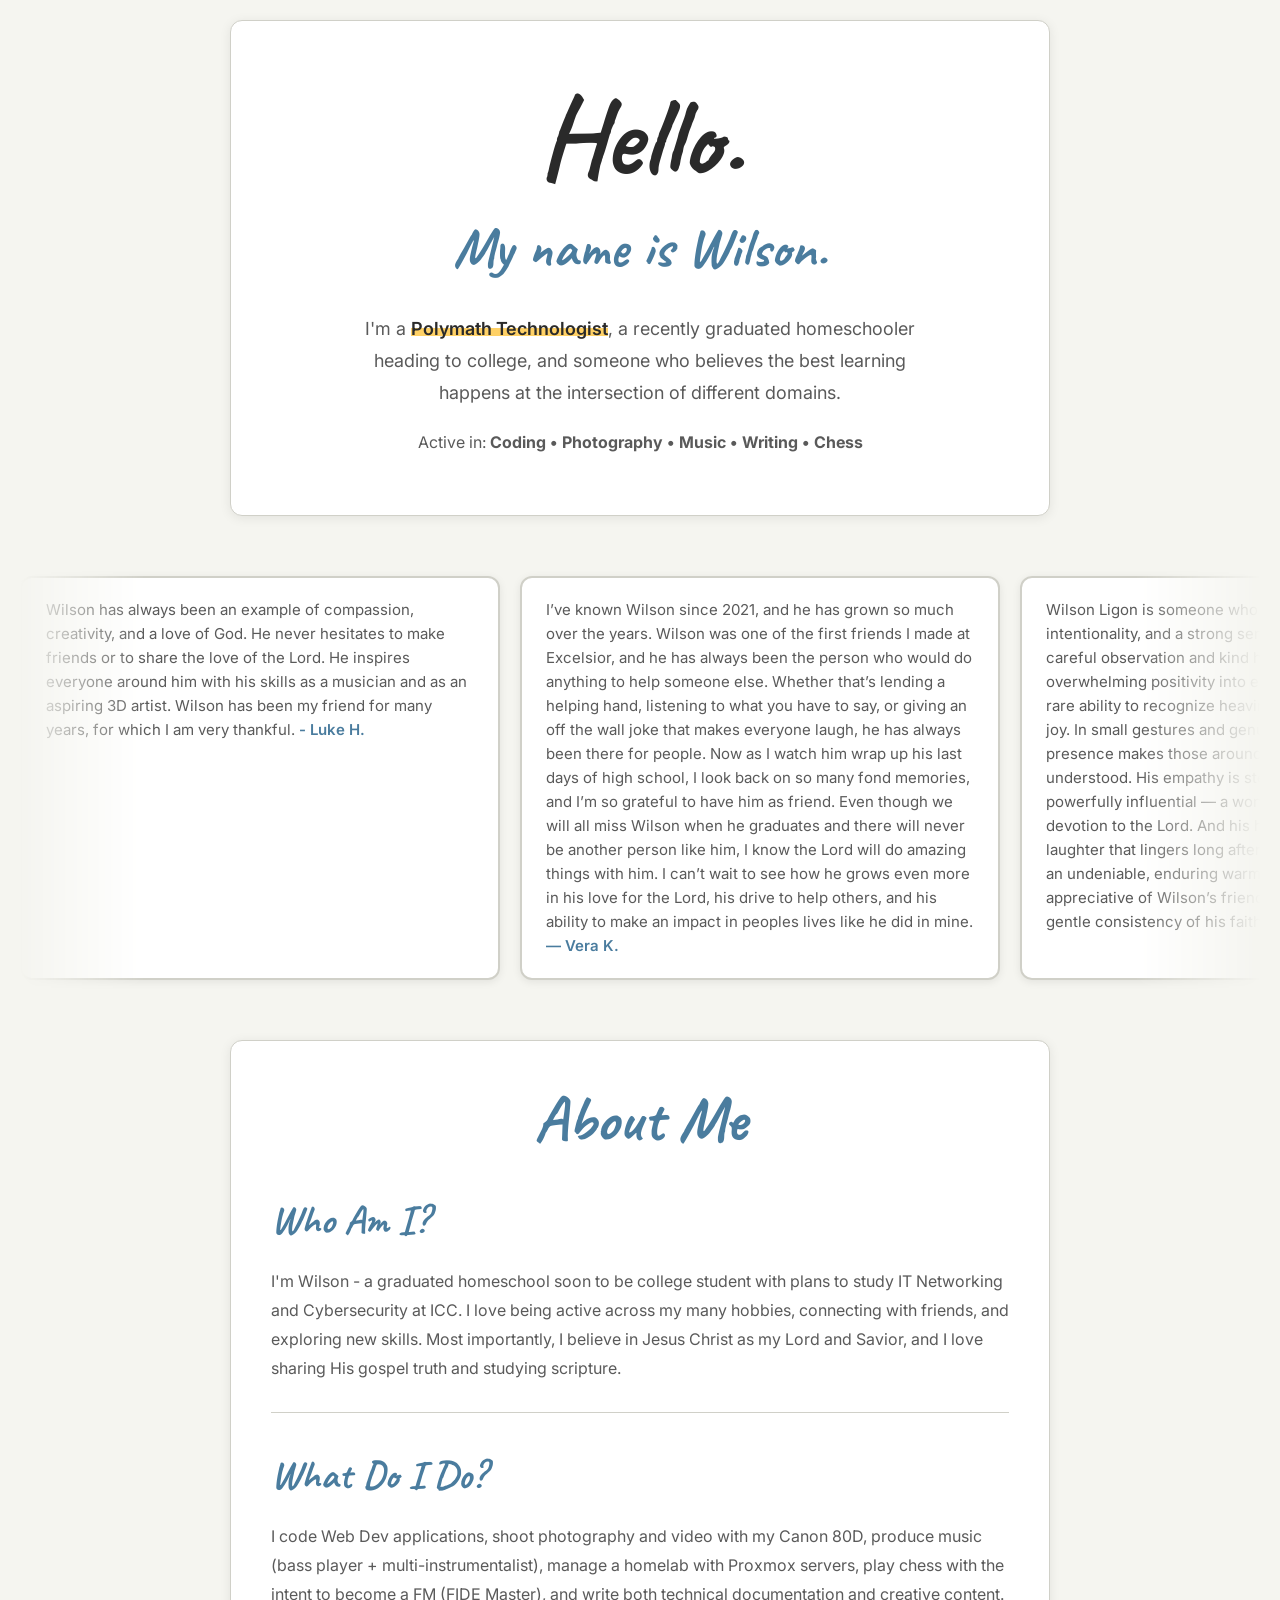
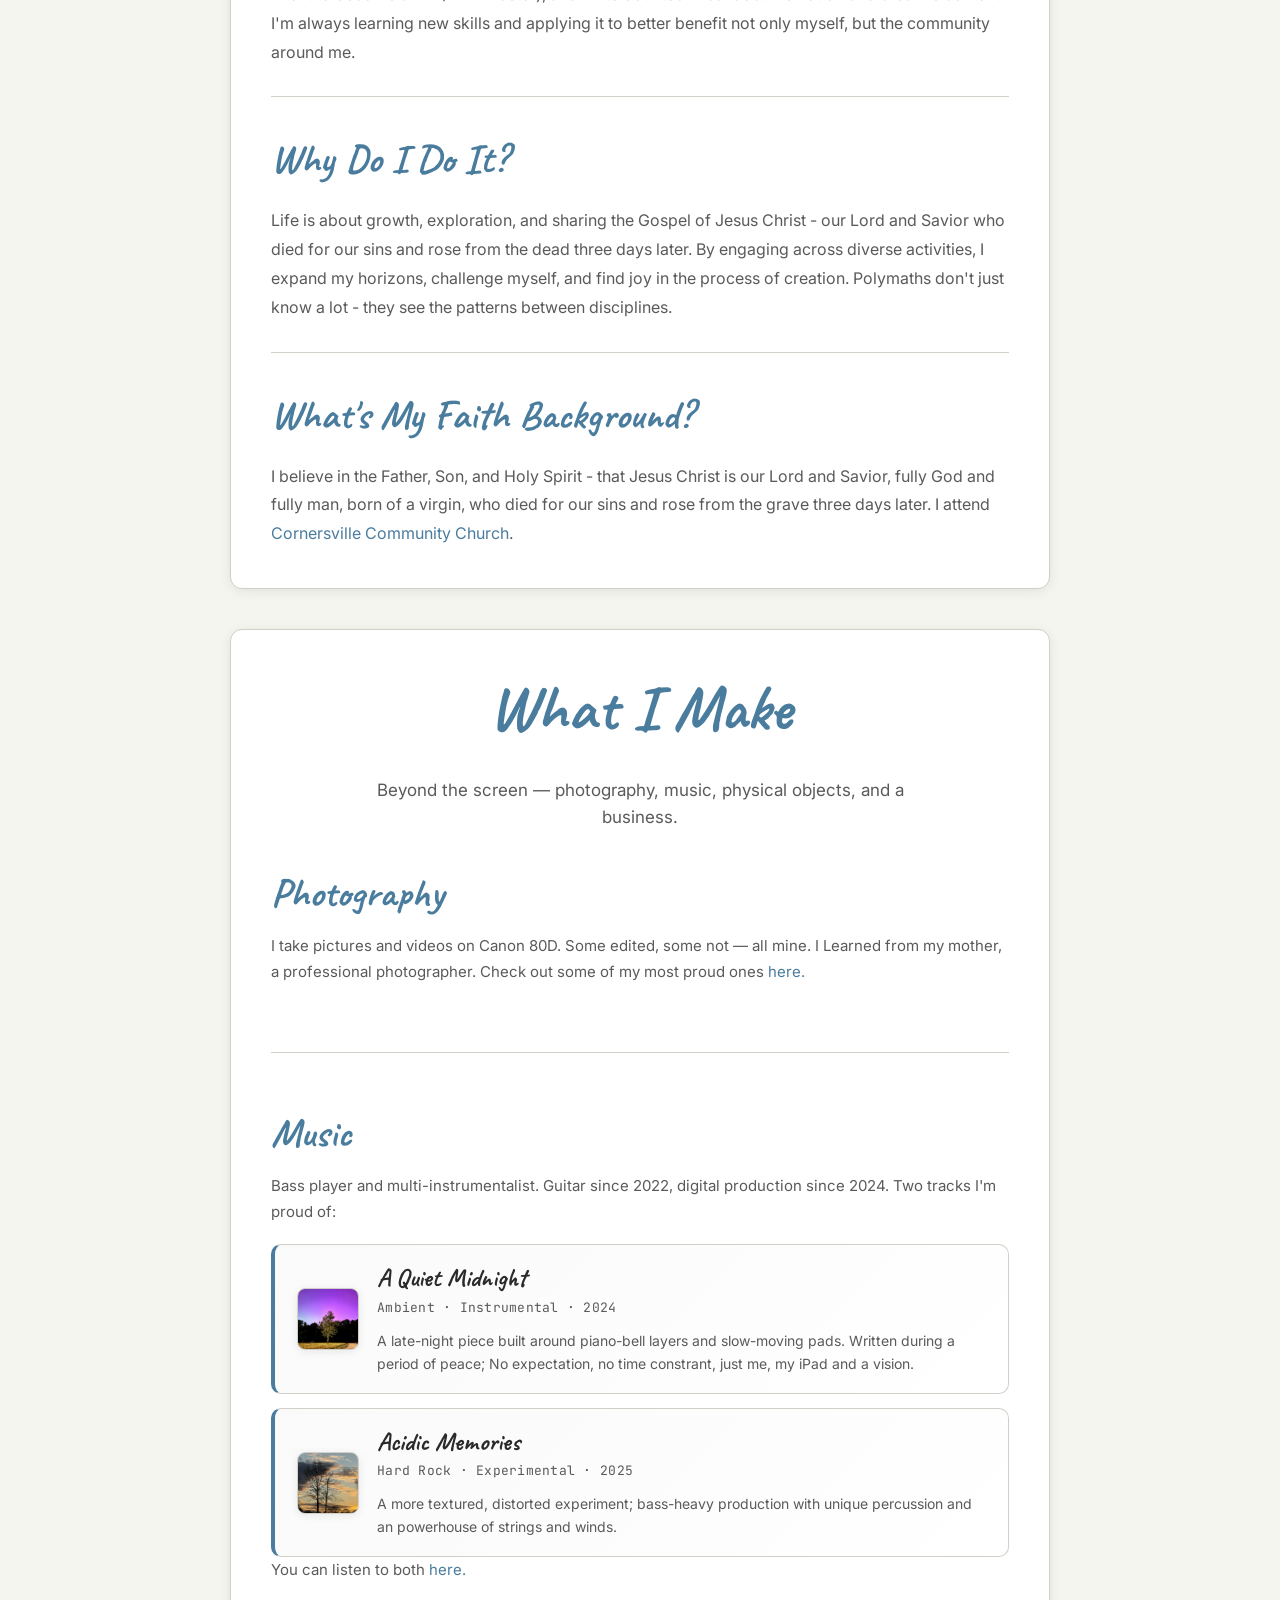
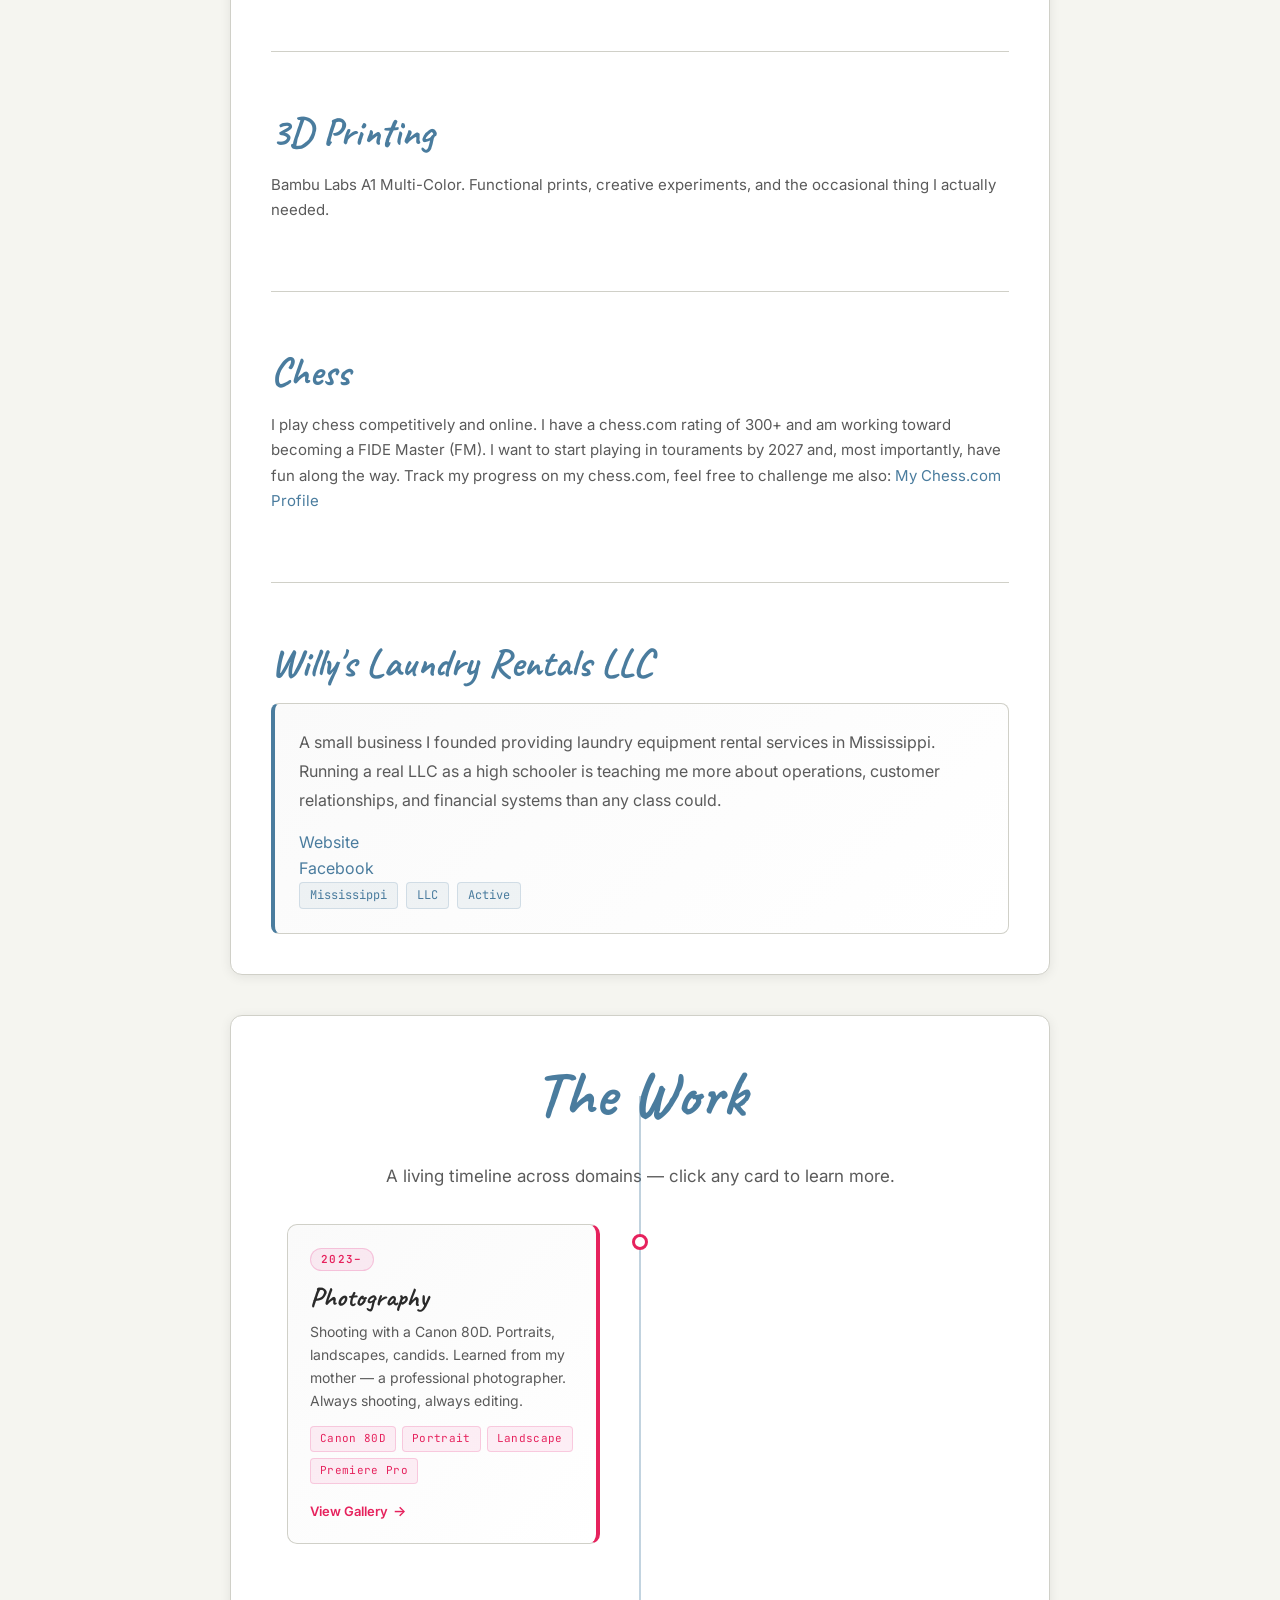
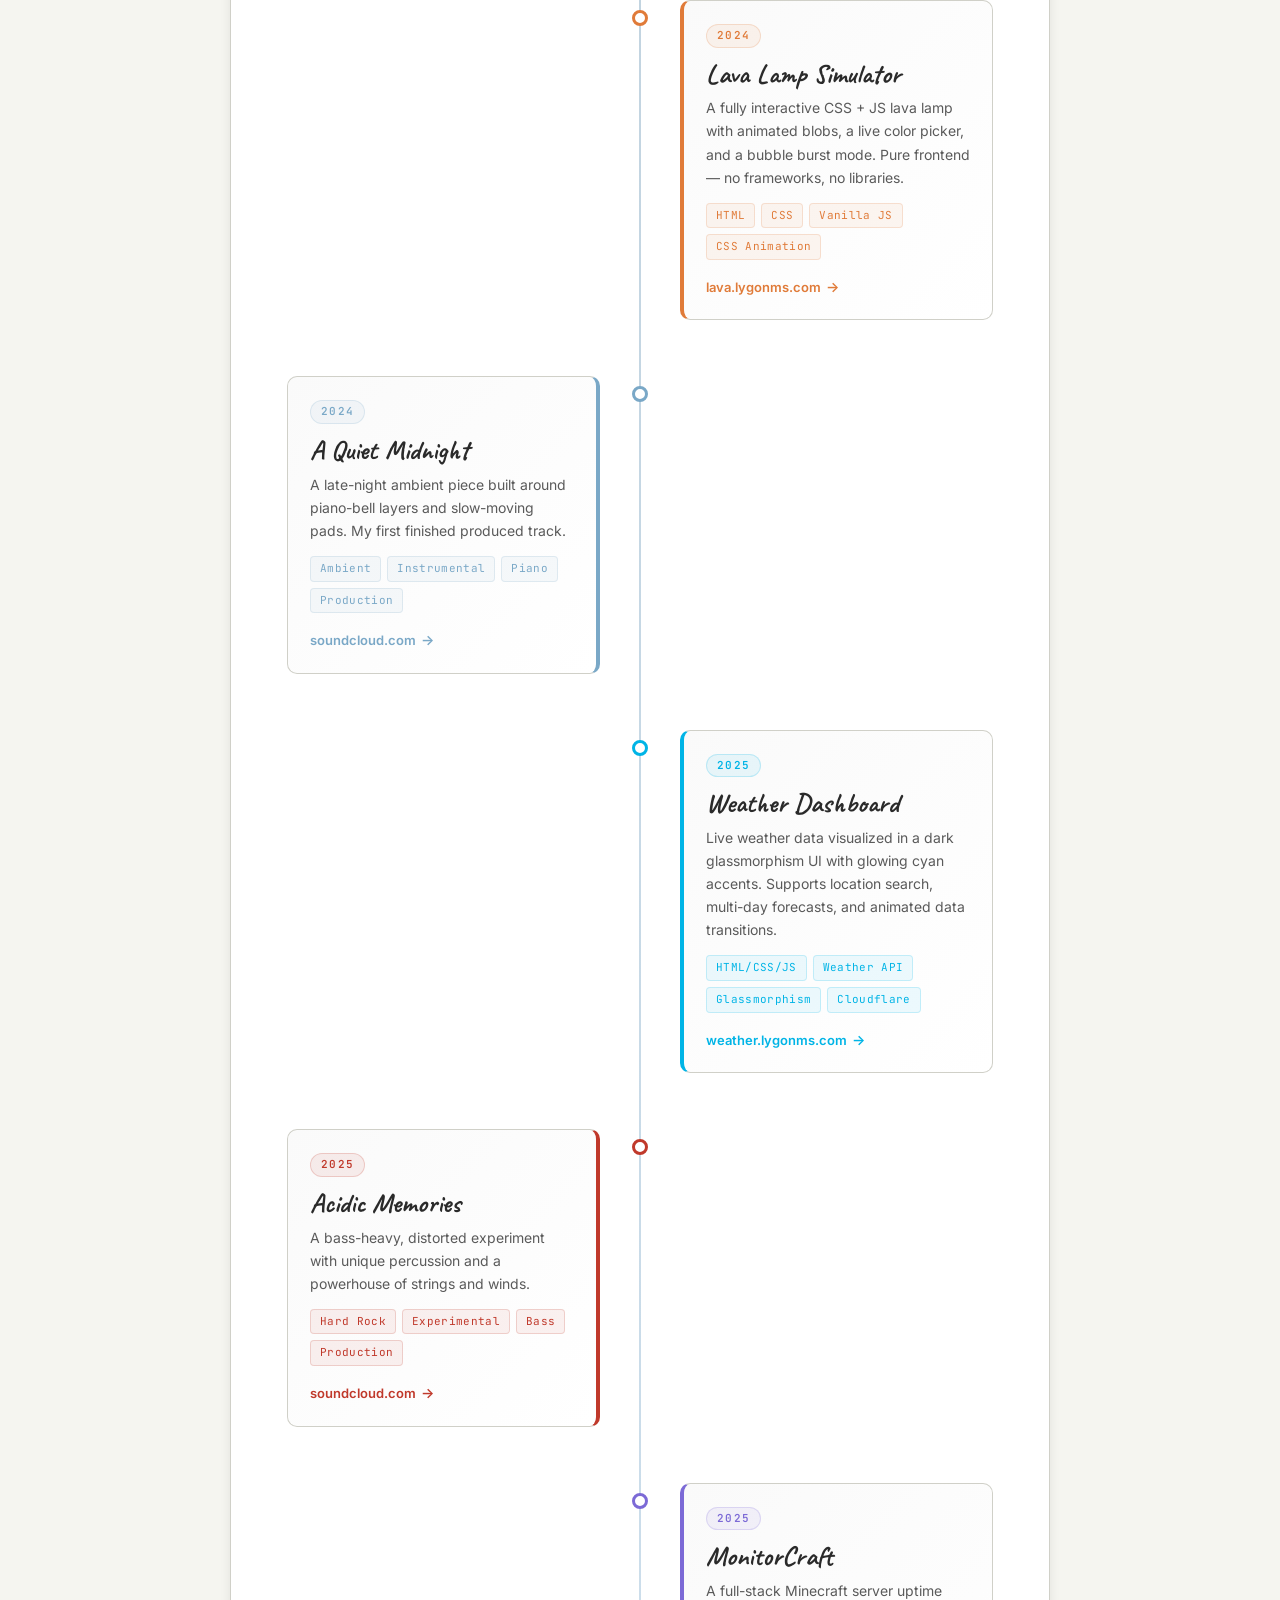
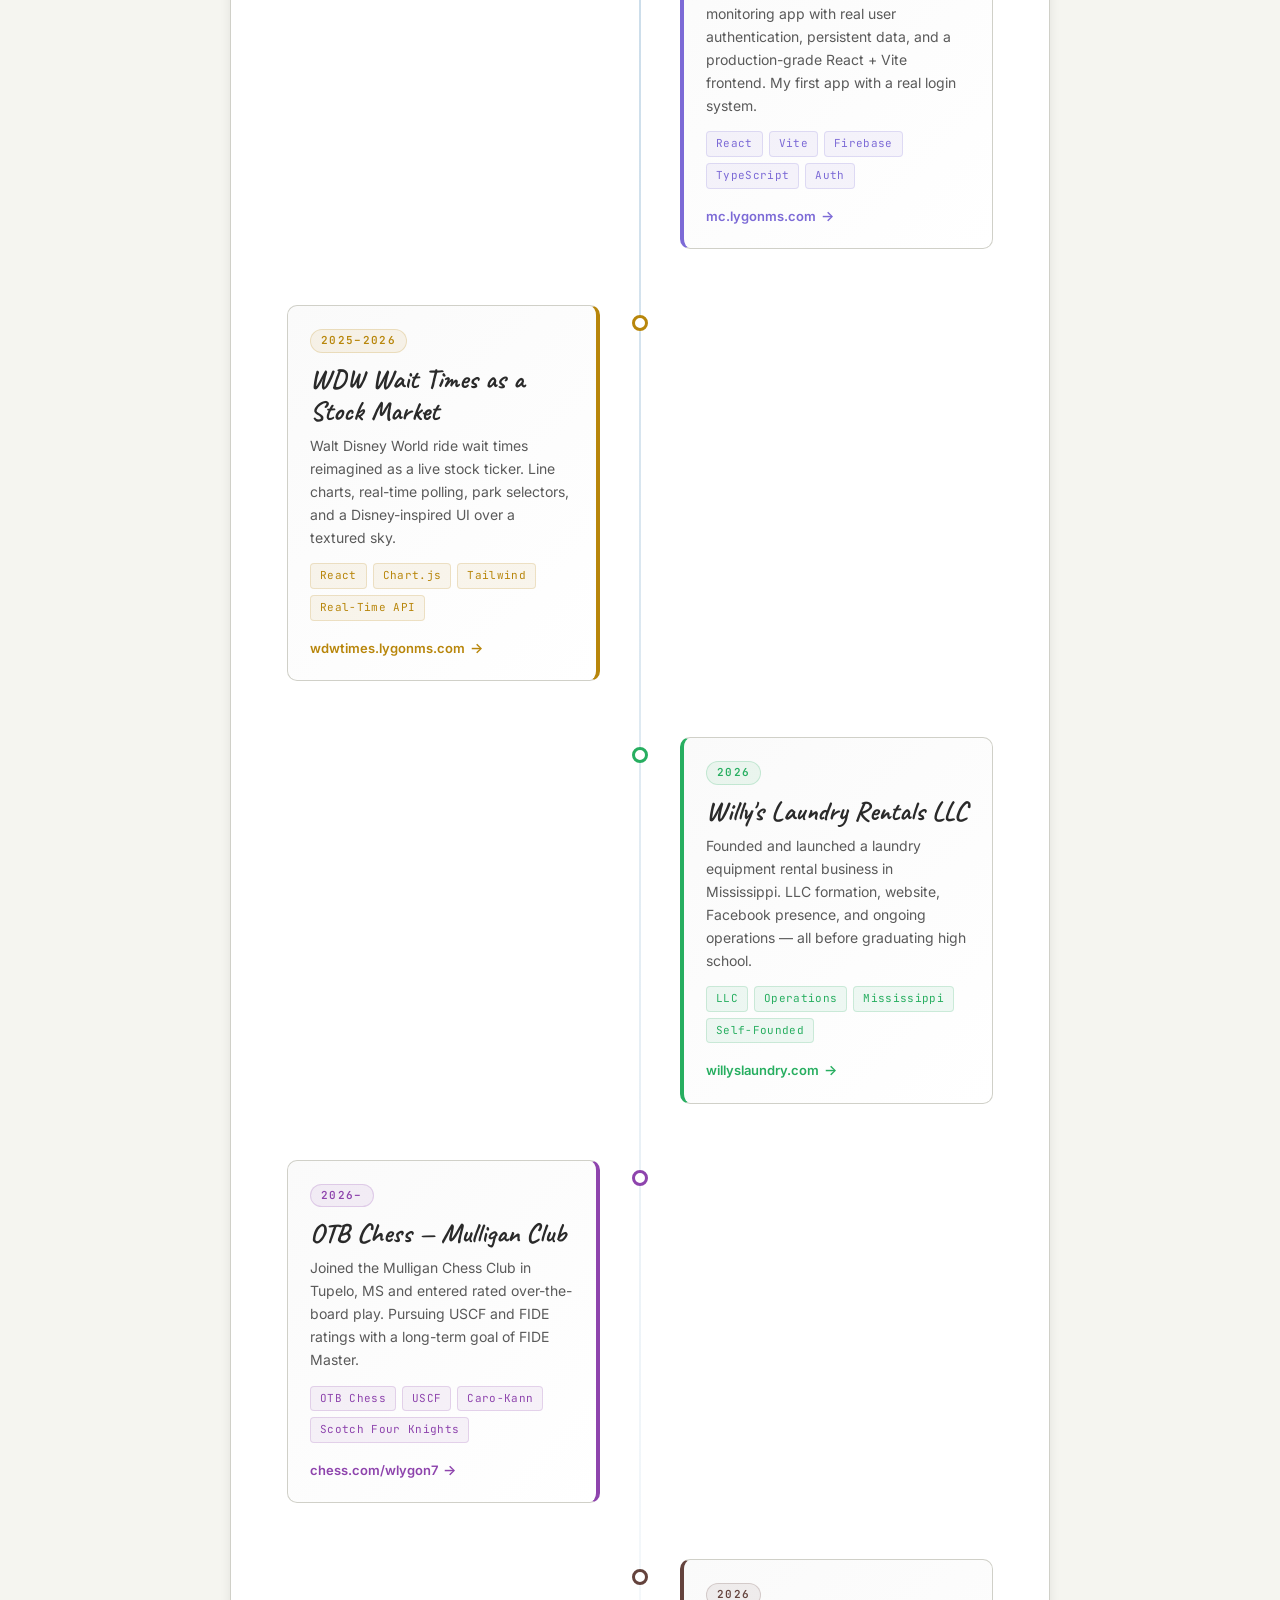
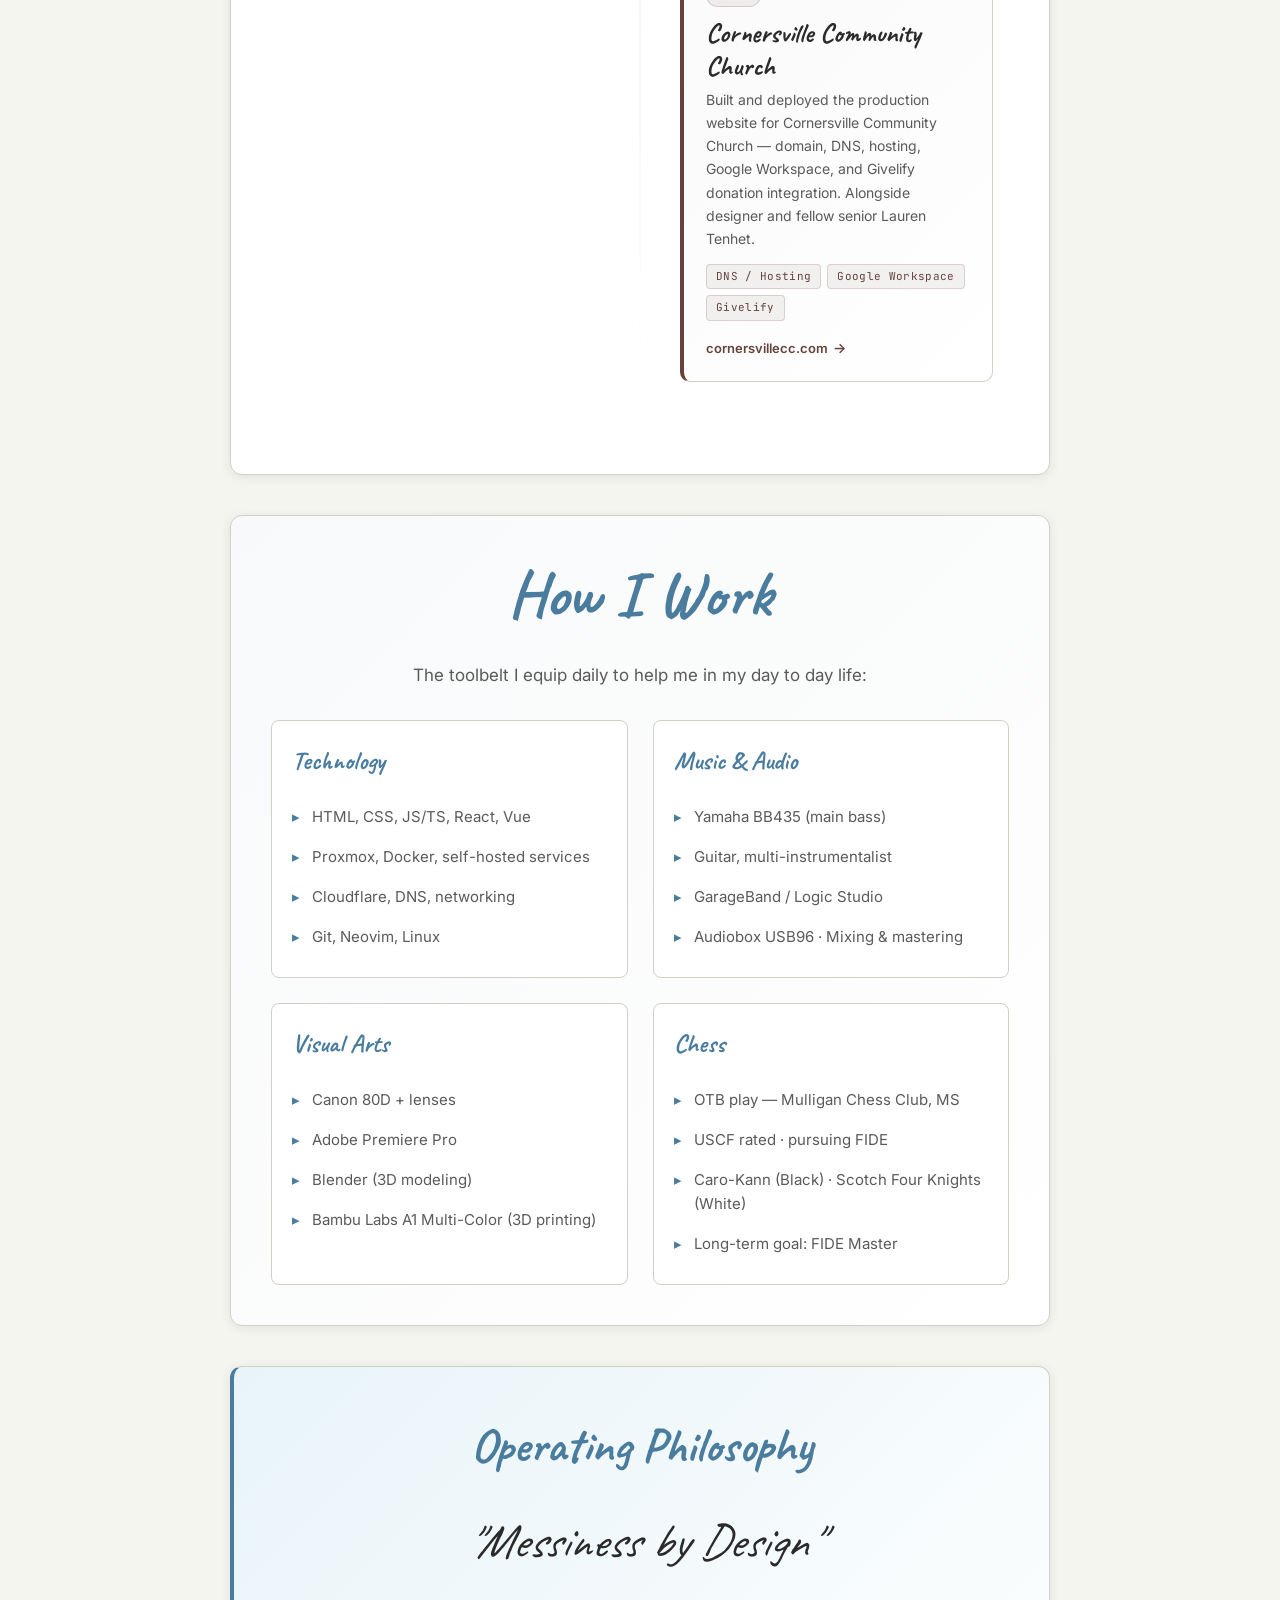
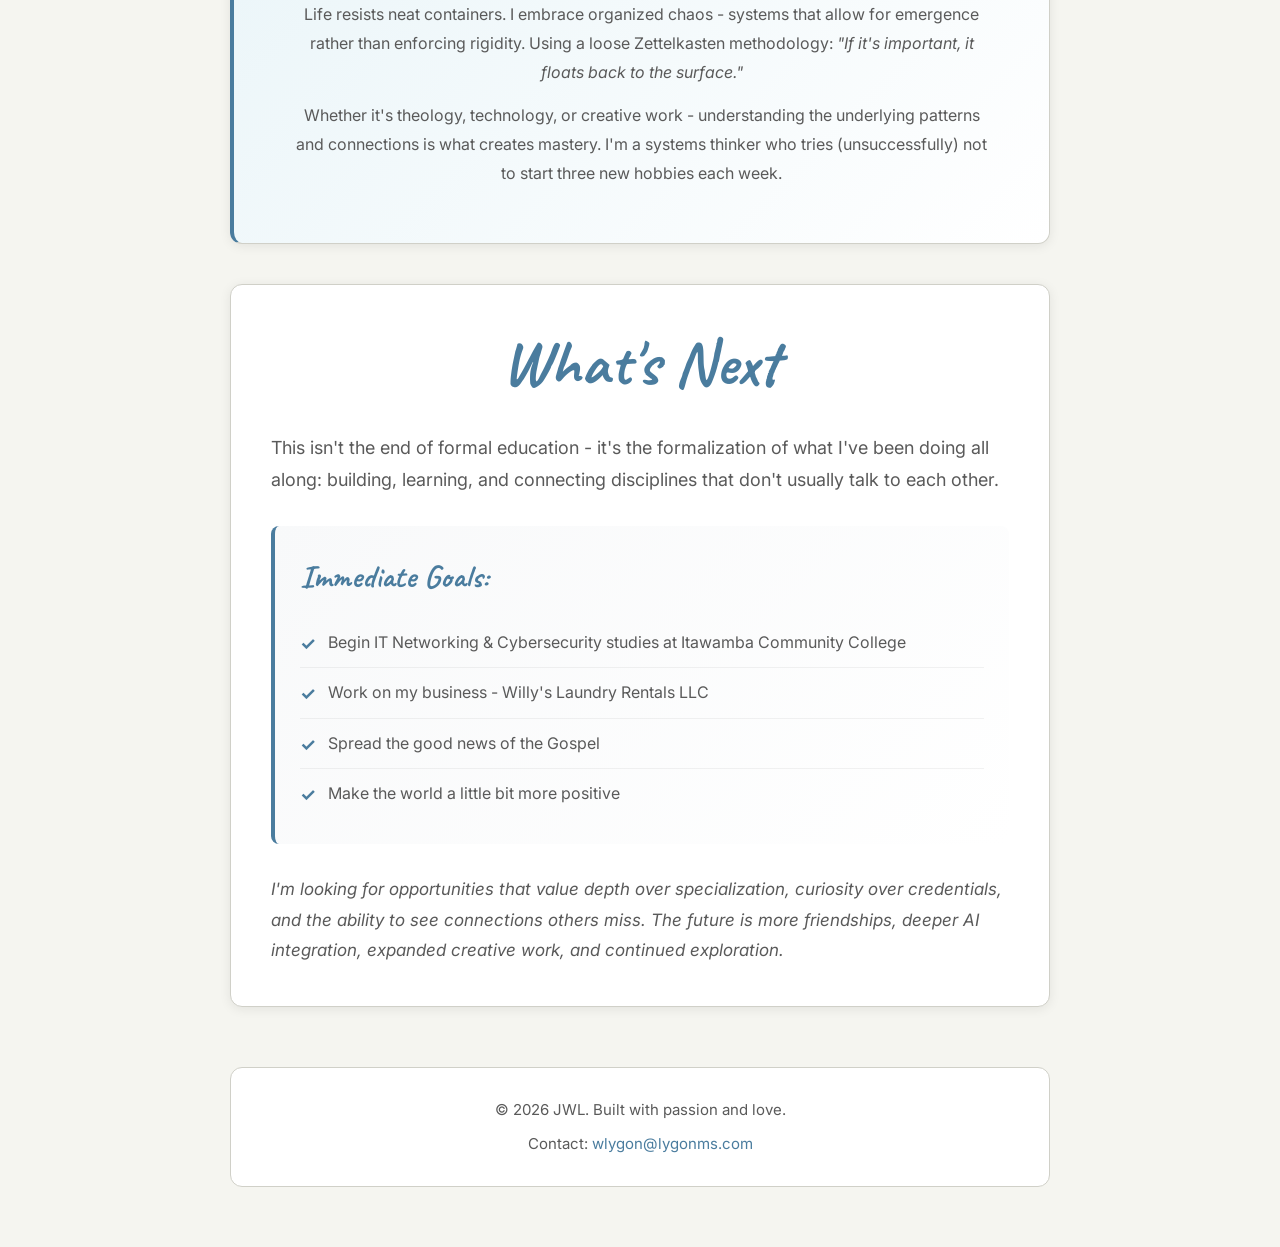
==== commit 700f3a8c: "fixed several errors with the timeline" ====
--- a/index.html
+++ b/index.html
@@ -625,6 +625,10 @@
             border-left-color: #e07b39;
         }
 
+        .tl-entry[data-project="lava"].left .tl-card {
+            border-right-color: #e07b39;
+        }
+
         .tl-entry[data-project="lava"] .tl-year {
             color: #e07b39;
             background: rgba(224, 123, 57, 0.08);
@@ -655,6 +659,10 @@
             border-right-color: #00b4e6;
         }
 
+        .tl-entry[data-project="weather"].right .tl-card {
+            border-left-color: #00b4e6;
+        }
+
         .tl-entry[data-project="weather"] .tl-year {
             color: #00b4e6;
             background: rgba(0, 180, 230, 0.08);
@@ -685,6 +693,10 @@
             border-right-color: #7c6ad6;
         }
 
+        .tl-entry[data-project="mc"].right .tl-card {
+            border-left-color: #7c6ad6;
+        }
+
         .tl-entry[data-project="mc"] .tl-year {
             color: #7c6ad6;
             background: rgba(124, 106, 214, 0.08);
@@ -702,33 +714,37 @@
         }
 
         .tl-entry[data-project="wdw"] .tl-dot-inner {
-            border-color: #2ecc71;
+            border-color: #b8860b;
         }
 
         .tl-entry[data-project="wdw"]:hover .tl-dot-inner,
         .tl-entry[data-project="wdw"].active .tl-dot-inner {
-            background: #2ecc71;
-            box-shadow: 0 0 0 6px rgba(46, 204, 113, 0.2);
+            background: #b8860b;
+            box-shadow: 0 0 0 6px rgba(184, 134, 11, 0.2);
         }
 
         .tl-entry[data-project="wdw"].left .tl-card {
-            border-right-color: #2ecc71;
+            border-right-color: #b8860b;
+        }
+
+        .tl-entry[data-project="wdw"].right .tl-card {
+            border-left-color: #b8860b;
         }
 
         .tl-entry[data-project="wdw"] .tl-year {
-            color: #2ecc71;
-            background: rgba(46, 204, 113, 0.08);
-            border-color: rgba(46, 204, 113, 0.2);
+            color: #b8860b;
+            background: rgba(184, 134, 11, 0.08);
+            border-color: rgba(184, 134, 11, 0.2);
         }
 
         .tl-entry[data-project="wdw"] .tl-tag {
-            color: #2ecc71;
-            background: rgba(46, 204, 113, 0.07);
-            border-color: rgba(46, 204, 113, 0.18);
+            color: #b8860b;
+            background: rgba(184, 134, 11, 0.07);
+            border-color: rgba(184, 134, 11, 0.18);
         }
 
         .tl-entry[data-project="wdw"] .tl-link {
-            color: #2ecc71;
+            color: #b8860b;
         }
 
         .tl-entry[data-project="church"] .tl-dot-inner {
@@ -741,6 +757,10 @@
             box-shadow: 0 0 0 6px rgba(100, 67, 61, 0.2);
         }
 
+        .tl-entry[data-project="church"].left .tl-card {
+            border-right-color: #64433d;
+        }
+
         .tl-entry[data-project="church"].right .tl-card {
             border-left-color: #64433d;
         }
@@ -775,6 +795,10 @@
             border-right-color: #7aa8c7;
         }
 
+        .tl-entry[data-project="aqm"].right .tl-card {
+            border-left-color: #7aa8c7;
+        }
+
         .tl-entry[data-project="aqm"] .tl-year {
             color: #7aa8c7;
             background: rgba(122, 168, 199, 0.08);
@@ -803,6 +827,10 @@
 
         .tl-entry[data-project="acidic"].right .tl-card {
             border-left-color: #c0392b;
+        }
+
+        .tl-entry[data-project="acidic"].left .tl-card {
+            border-right-color: #c0392b;
         }
 
         .tl-entry[data-project="acidic"] .tl-year {
@@ -1140,7 +1168,7 @@
             }
 
             .tl-entry[data-project="wdw"] .tl-card {
-                border-left-color: #2ecc71;
+                border-left-color: #b8860b;
             }
 
             .tl-entry[data-project="church"] .tl-card {
@@ -1931,42 +1959,10 @@
                 <div class="tl-empty"></div>
             </div>
 
-            <!-- 4. Willy's Laundry Rentals — RIGHT -->
-            <div class="tl-entry right" data-project="business" onclick="toggleTimeline(this)">
-                <div class="tl-empty"></div>
-                <div class="tl-dot">
-                    <div class="tl-dot-inner"></div>
-                </div>
-                <div class="tl-content">
-                    <div class="tl-card">
-                        <span class="tl-year">2026</span>
-                        <div class="tl-title">Willy's Laundry Rentals LLC</div>
-                        <p class="tl-desc">Founded and launched a laundry equipment rental business in Mississippi.
-                            LLC
-                            formation, website, Facebook presence, and ongoing operations — all before graduating
-                            high
-                            school.</p>
-                        <div class="tl-tags">
-                            <span class="tl-tag">LLC</span>
-                            <span class="tl-tag">Operations</span>
-                            <span class="tl-tag">Mississippi</span>
-                            <span class="tl-tag">Self-Founded</span>
-                        </div>
-                        <div class="tl-expand">
-                            <div class="tl-expand-inner">
-                                <p>Starting a real business as a high schooler meant learning operations, customer
-                                    relationships, and financial systems faster than any class could teach me. No
-                                    templates, no training wheels — just figure it out. Still running.</p>
-                            </div>
-                        </div>
-                        <a class="tl-link" href="https://willyslaundry.com" target="_blank"
-                            onclick="event.stopPropagation()">willyslaundry.com</a>
-                    </div>
-                </div>
-            </div>
+
 
             <!-- 5. Weather Dashboard — LEFT -->
-            <div class="tl-entry left" data-project="weather" onclick="toggleTimeline(this)">
+            <div class="tl-entry right" data-project="weather" onclick="toggleTimeline(this)">
                 <div class="tl-content">
                     <div class="tl-card">
                         <span class="tl-year">2025</span>
@@ -1999,7 +1995,7 @@
             </div>
 
             <!-- 6. Acidic Memories — RIGHT -->
-            <div class="tl-entry right" data-project="acidic" onclick="toggleTimeline(this)">
+            <div class="tl-entry left" data-project="acidic" onclick="toggleTimeline(this)">
                 <div class="tl-empty"></div>
                 <div class="tl-dot">
                     <div class="tl-dot-inner"></div>
@@ -2031,7 +2027,7 @@
             </div>
 
             <!-- 7. MonitorCraft — LEFT -->
-            <div class="tl-entry left" data-project="mc" onclick="toggleTimeline(this)">
+            <div class="tl-entry right" data-project="mc" onclick="toggleTimeline(this)">
                 <div class="tl-content">
                     <div class="tl-card">
                         <span class="tl-year">2025</span>
@@ -2066,40 +2062,7 @@
                 <div class="tl-empty"></div>
             </div>
 
-            <!-- 8. OTB Chess — RIGHT -->
-            <div class="tl-entry right" data-project="chess" onclick="toggleTimeline(this)">
-                <div class="tl-empty"></div>
-                <div class="tl-dot">
-                    <div class="tl-dot-inner"></div>
-                </div>
-                <div class="tl-content">
-                    <div class="tl-card">
-                        <span class="tl-year">2026–</span>
-                        <div class="tl-title">OTB Chess — Mulligan Club</div>
-                        <p class="tl-desc">Joined the Mulligan Chess Club in Tupelo, MS and entered rated
-                            over-the-board
-                            play. Pursuing USCF and FIDE ratings with a long-term goal of FIDE Master.</p>
-                        <div class="tl-tags">
-                            <span class="tl-tag">OTB Chess</span>
-                            <span class="tl-tag">USCF</span>
-                            <span class="tl-tag">Caro-Kann</span>
-                            <span class="tl-tag">Scotch Four Knights</span>
-                        </div>
-                        <div class="tl-expand">
-                            <div class="tl-expand-inner">
-                                <p>Chess is the one domain where being wrong costs you immediately and publicly.
-                                    Studying openings, playing rated games, and building a long-term plan toward FM
-                                    —
-                                    it's the most honest feedback loop I've found in any discipline.</p>
-                            </div>
-                        </div>
-                        <a class="tl-link" href="https://www.chess.com/member/wlygon7" target="_blank"
-                            onclick="event.stopPropagation()">chess.com/wlygon7</a>
-                    </div>
-                </div>
-            </div>
-
-            <!-- 9. WDW Wait Times — LEFT -->
+            <!-- 9. WDW Wait Times — RIGHT -->
             <div class="tl-entry left" data-project="wdw" onclick="toggleTimeline(this)">
                 <div class="tl-content">
                     <div class="tl-card">
@@ -2137,7 +2100,74 @@
                 <div class="tl-empty"></div>
             </div>
 
-            <!-- 10. Cornersville Community Church — RIGHT -->
+            <!-- 4. Willy's Laundry Rentals — left -->
+            <div class="tl-entry right" data-project="business" onclick="toggleTimeline(this)">
+                <div class="tl-empty"></div>
+                <div class="tl-dot">
+                    <div class="tl-dot-inner"></div>
+                </div>
+                <div class="tl-content">
+                    <div class="tl-card">
+                        <span class="tl-year">2026</span>
+                        <div class="tl-title">Willy's Laundry Rentals LLC</div>
+                        <p class="tl-desc">Founded and launched a laundry equipment rental business in Mississippi.
+                            LLC
+                            formation, website, Facebook presence, and ongoing operations — all before graduating
+                            high
+                            school.</p>
+                        <div class="tl-tags">
+                            <span class="tl-tag">LLC</span>
+                            <span class="tl-tag">Operations</span>
+                            <span class="tl-tag">Mississippi</span>
+                            <span class="tl-tag">Self-Founded</span>
+                        </div>
+                        <div class="tl-expand">
+                            <div class="tl-expand-inner">
+                                <p>Starting a real business as a high schooler meant learning operations, customer
+                                    relationships, and financial systems faster than any class could teach me. No
+                                    templates, no training wheels — just figure it out. Still running.</p>
+                            </div>
+                        </div>
+                        <a class="tl-link" href="https://willyslaundry.com" target="_blank"
+                            onclick="event.stopPropagation()">willyslaundry.com</a>
+                    </div>
+                </div>
+            </div>
+
+            <!-- 8. OTB Chess — right -->
+            <div class="tl-entry left" data-project="chess" onclick="toggleTimeline(this)">
+                <div class="tl-empty"></div>
+                <div class="tl-dot">
+                    <div class="tl-dot-inner"></div>
+                </div>
+                <div class="tl-content">
+                    <div class="tl-card">
+                        <span class="tl-year">2026–</span>
+                        <div class="tl-title">OTB Chess — Mulligan Club</div>
+                        <p class="tl-desc">Joined the Mulligan Chess Club in Tupelo, MS and entered rated
+                            over-the-board
+                            play. Pursuing USCF and FIDE ratings with a long-term goal of FIDE Master.</p>
+                        <div class="tl-tags">
+                            <span class="tl-tag">OTB Chess</span>
+                            <span class="tl-tag">USCF</span>
+                            <span class="tl-tag">Caro-Kann</span>
+                            <span class="tl-tag">Scotch Four Knights</span>
+                        </div>
+                        <div class="tl-expand">
+                            <div class="tl-expand-inner">
+                                <p>Chess is the one domain where being wrong costs you immediately and publicly.
+                                    Studying openings, playing rated games, and building a long-term plan toward FM
+                                    —
+                                    it's the most honest feedback loop I've found in any discipline.</p>
+                            </div>
+                        </div>
+                        <a class="tl-link" href="https://www.chess.com/member/wlygon7" target="_blank"
+                            onclick="event.stopPropagation()">chess.com/wlygon7</a>
+                    </div>
+                </div>
+            </div>
+
+            <!-- 10. Cornersville Community Church — left -->
             <div class="tl-entry right" data-project="church" onclick="toggleTimeline(this)">
                 <div class="tl-empty"></div>
                 <div class="tl-dot">
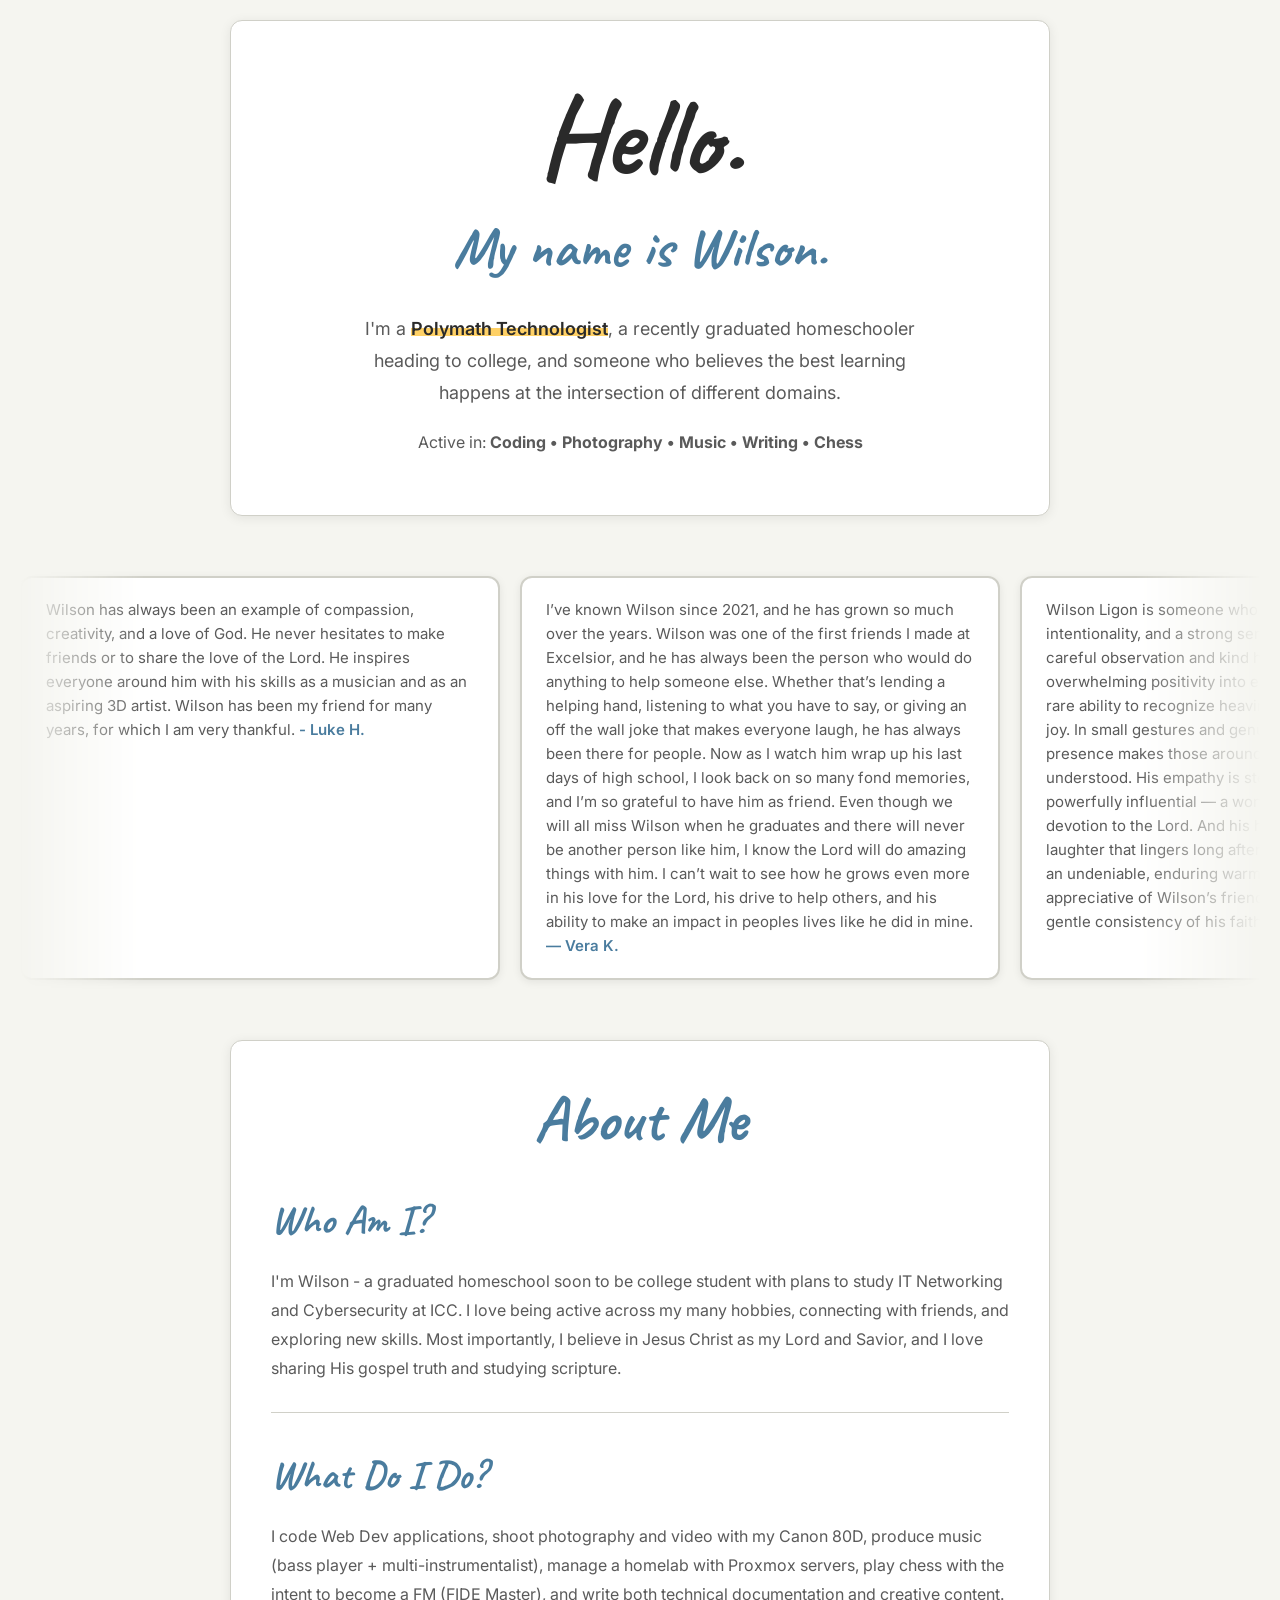
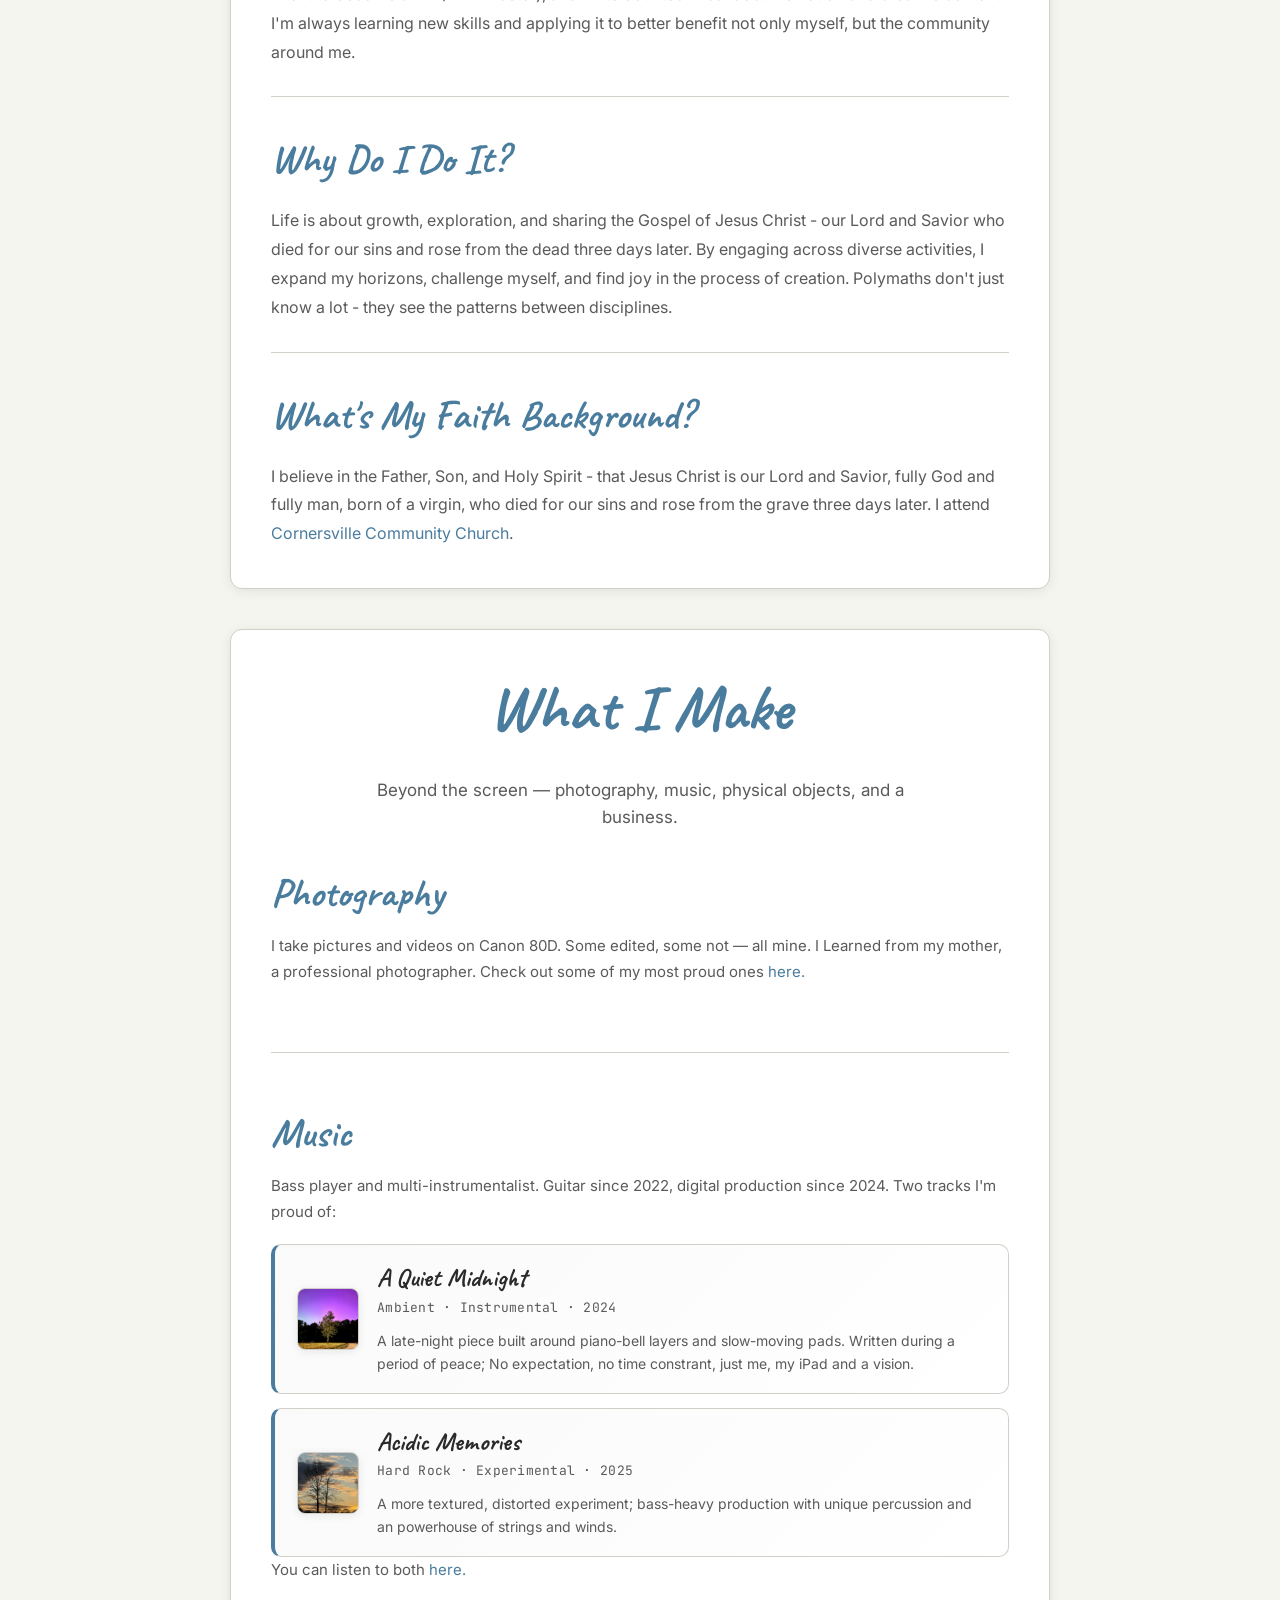
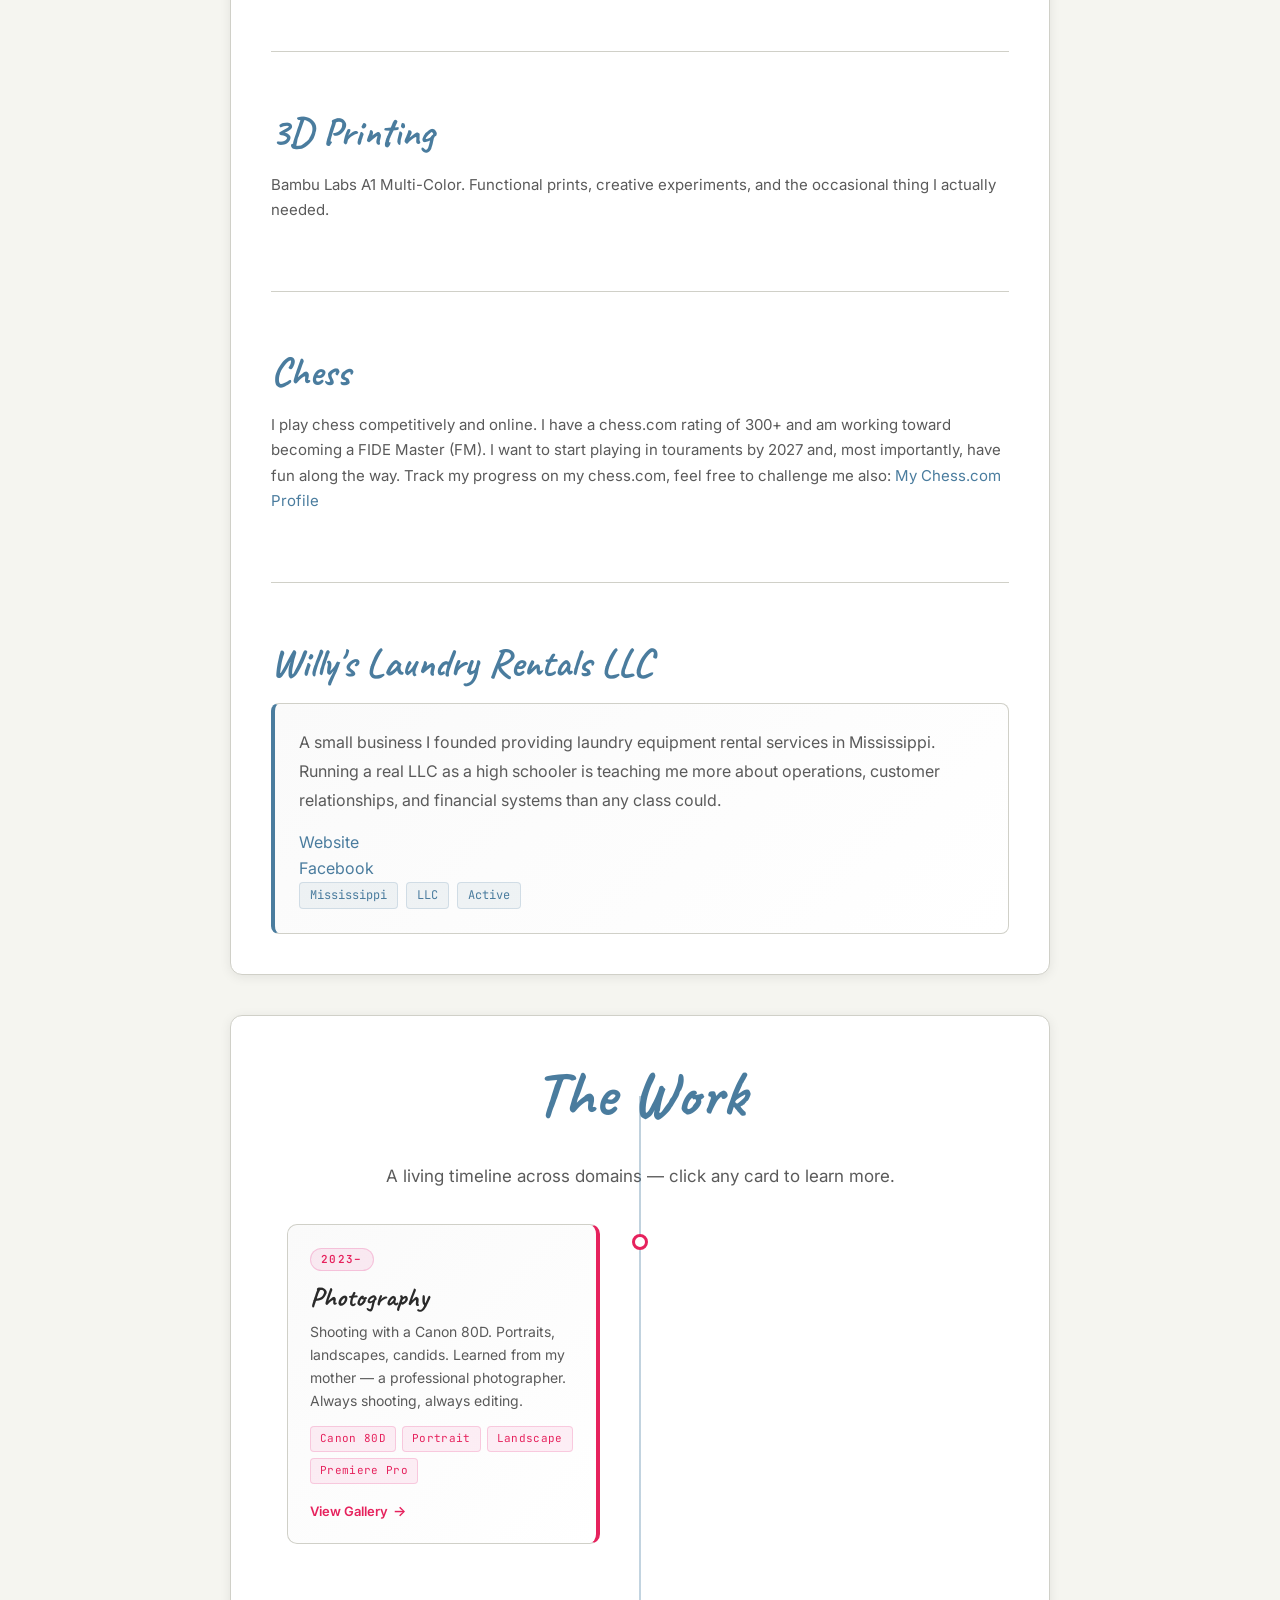
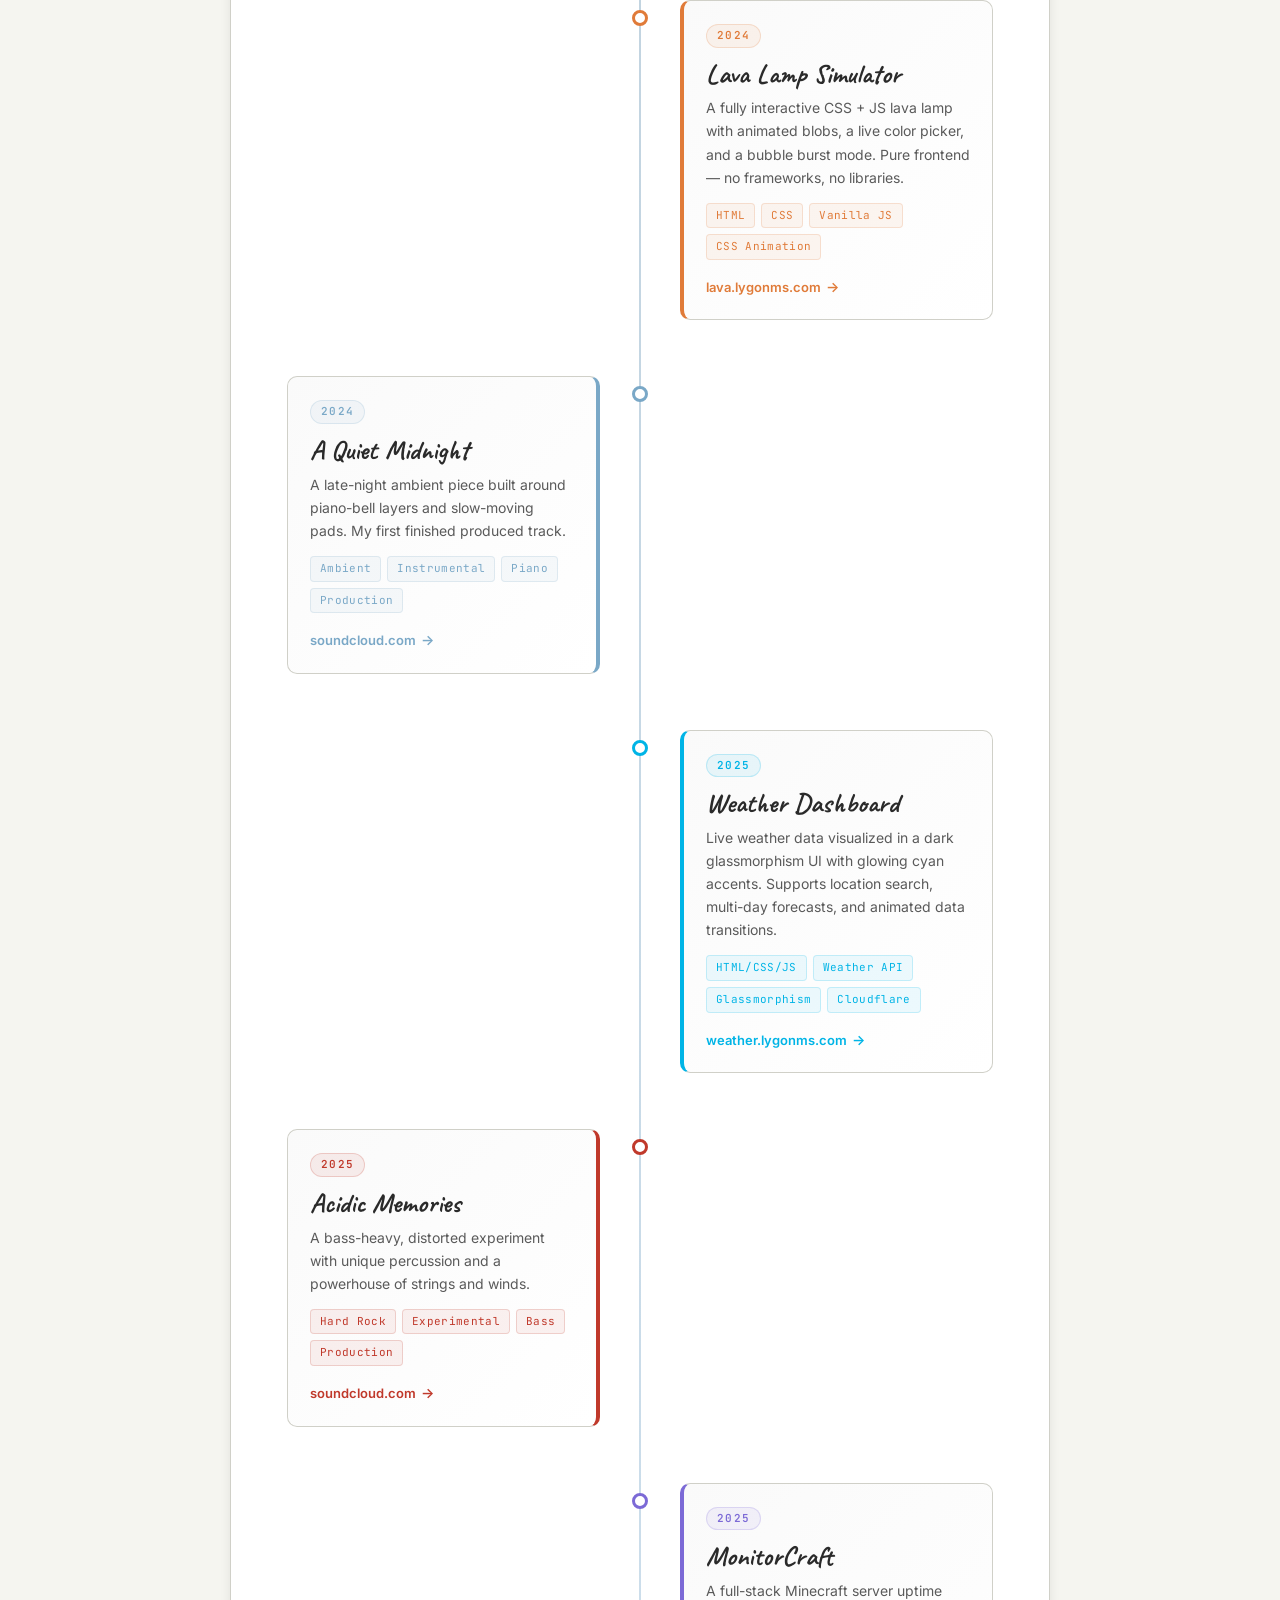
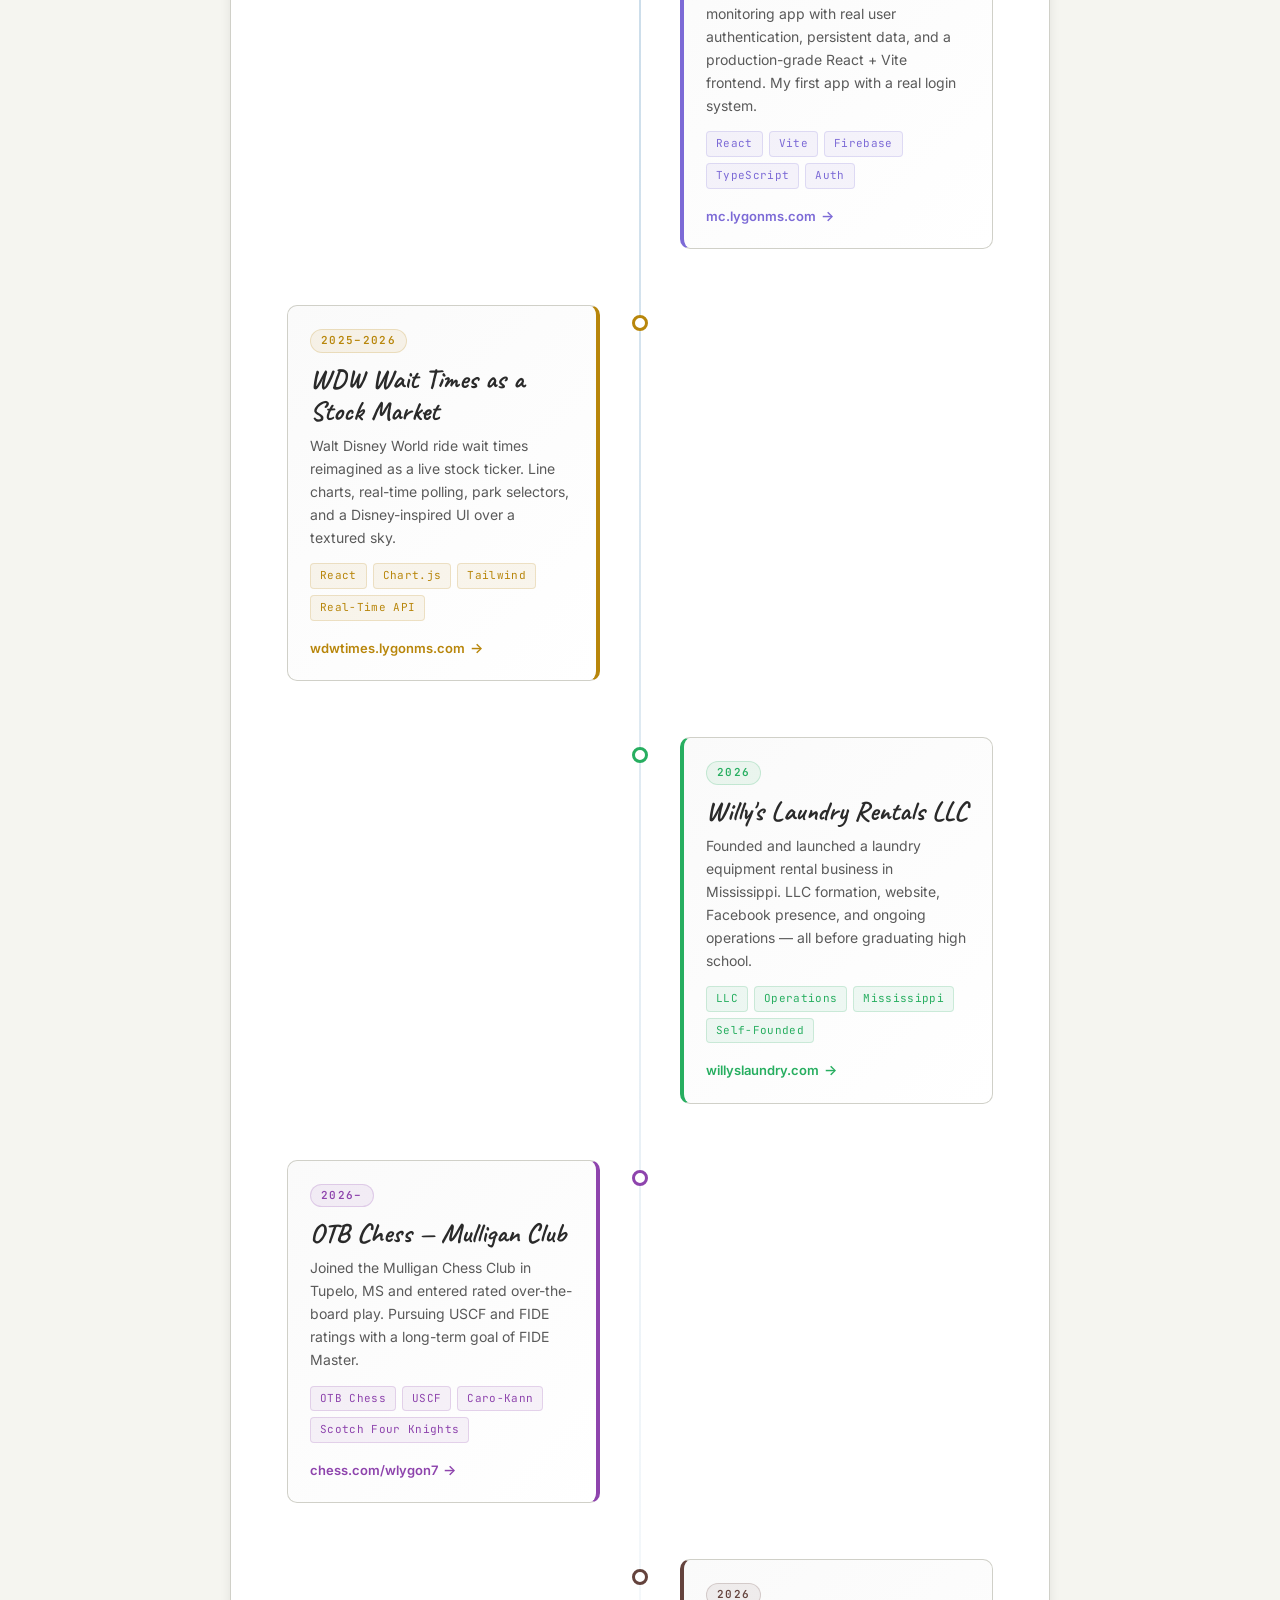
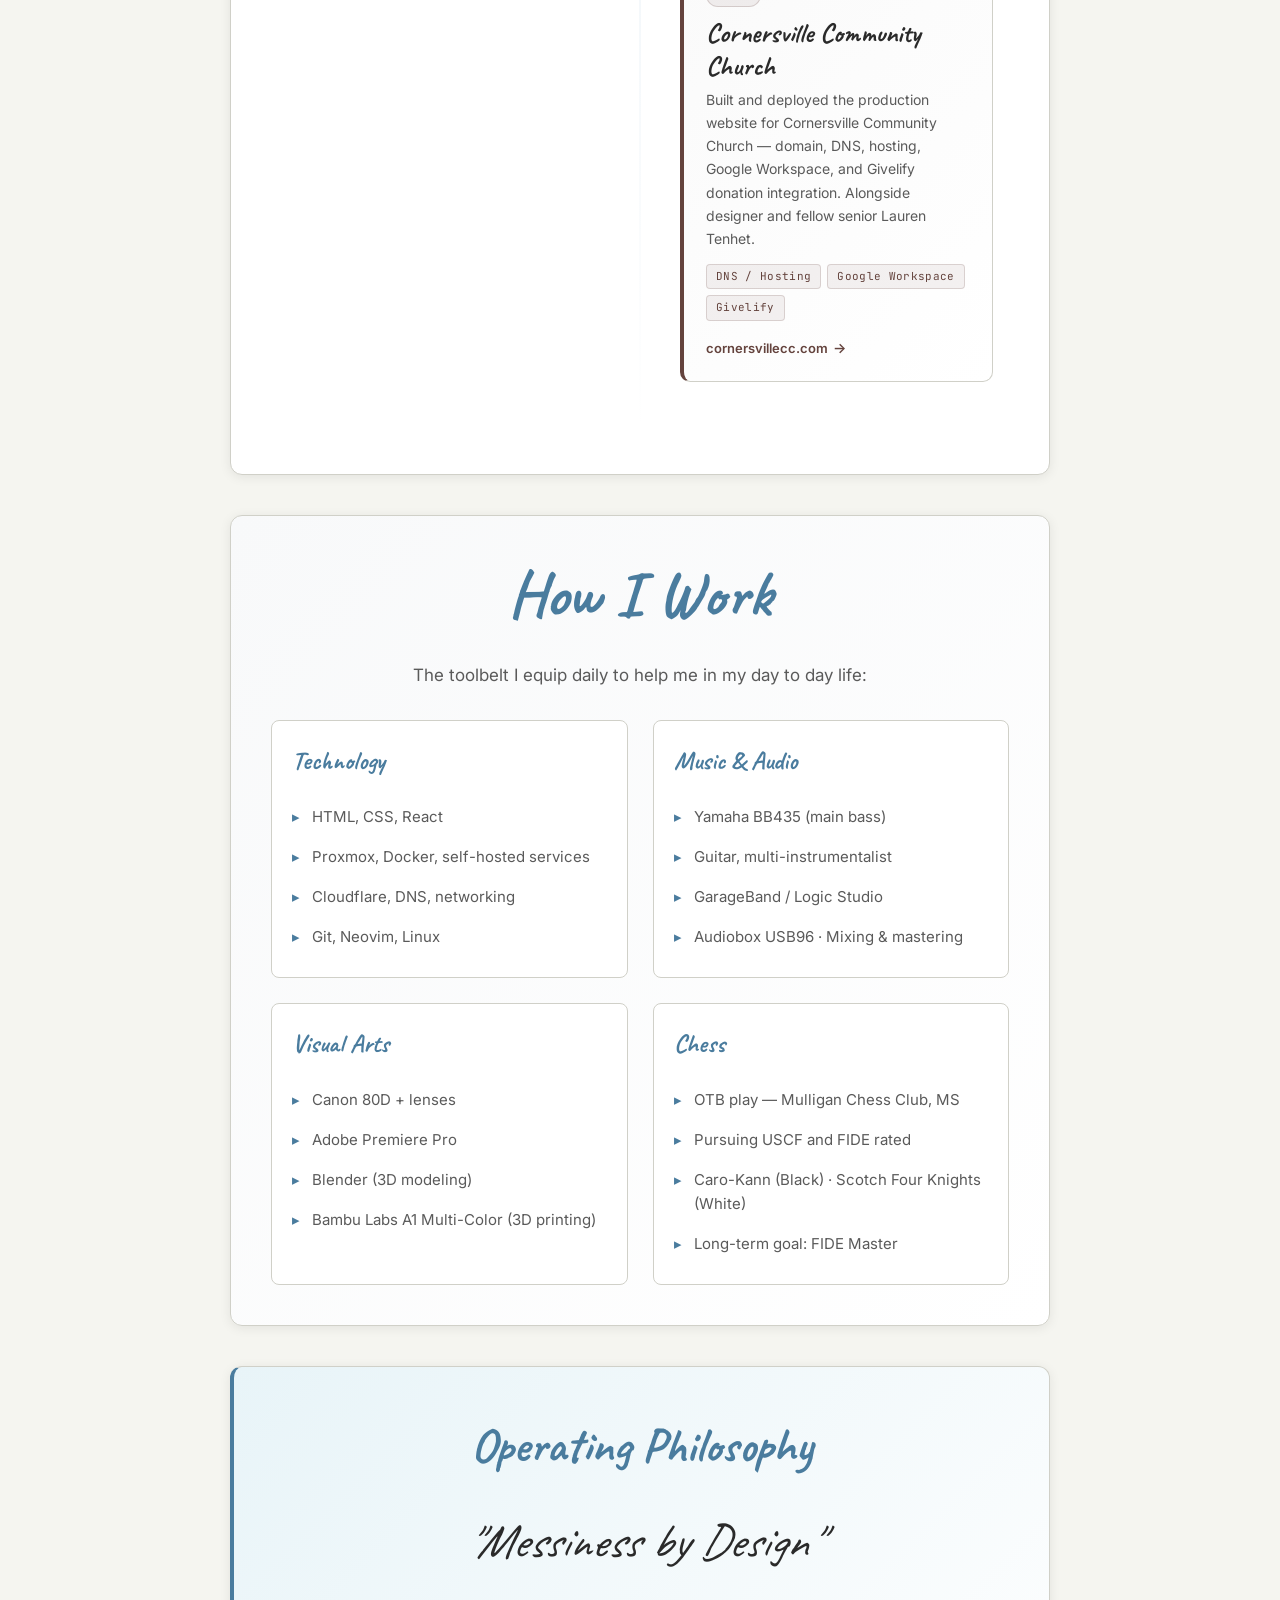
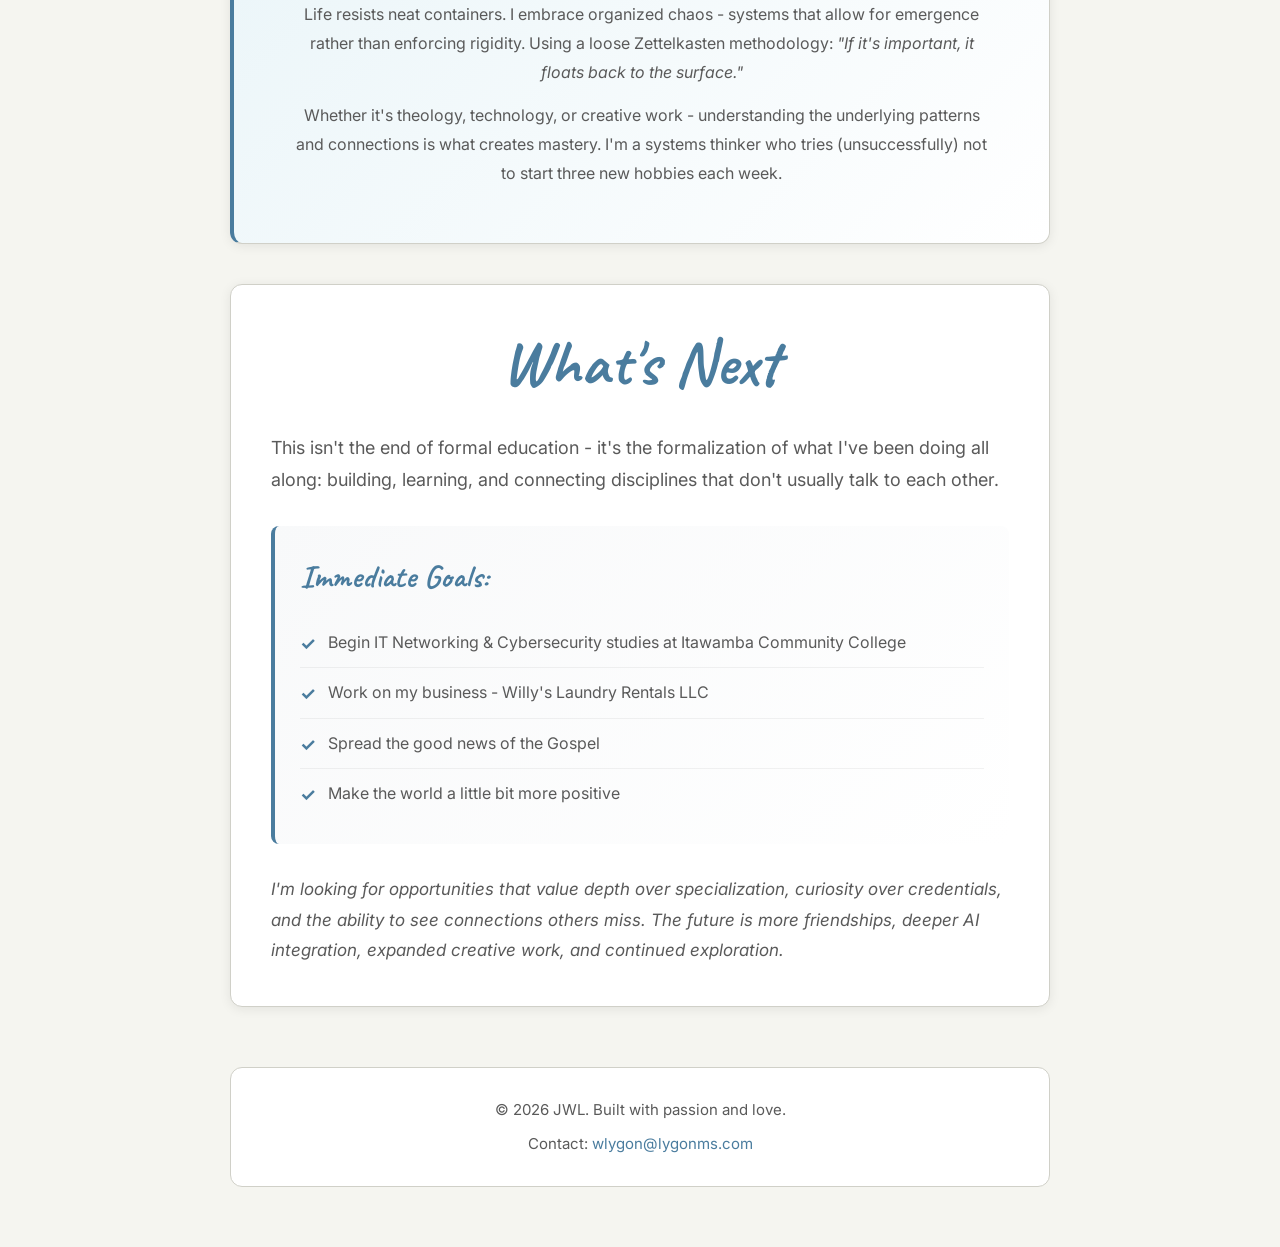
==== commit ca986e54: "minor update" ====
--- a/index.html
+++ b/index.html
@@ -2212,7 +2212,7 @@
             <div class="tool-category">
                 <h4>Technology</h4>
                 <ul>
-                    <li>HTML, CSS, JS/TS, React, Vue</li>
+                    <li>HTML, CSS, React</li>
                     <li>Proxmox, Docker, self-hosted services</li>
                     <li>Cloudflare, DNS, networking</li>
                     <li>Git, Neovim, Linux</li>
@@ -2243,7 +2243,7 @@
                 <h4>Chess</h4>
                 <ul>
                     <li>OTB play — Mulligan Chess Club, MS</li>
-                    <li>USCF rated · pursuing FIDE</li>
+                    <li>Pursuing USCF and FIDE rated</li>
                     <li>Caro-Kann (Black) · Scotch Four Knights (White)</li>
                     <li>Long-term goal: FIDE Master</li>
                 </ul>
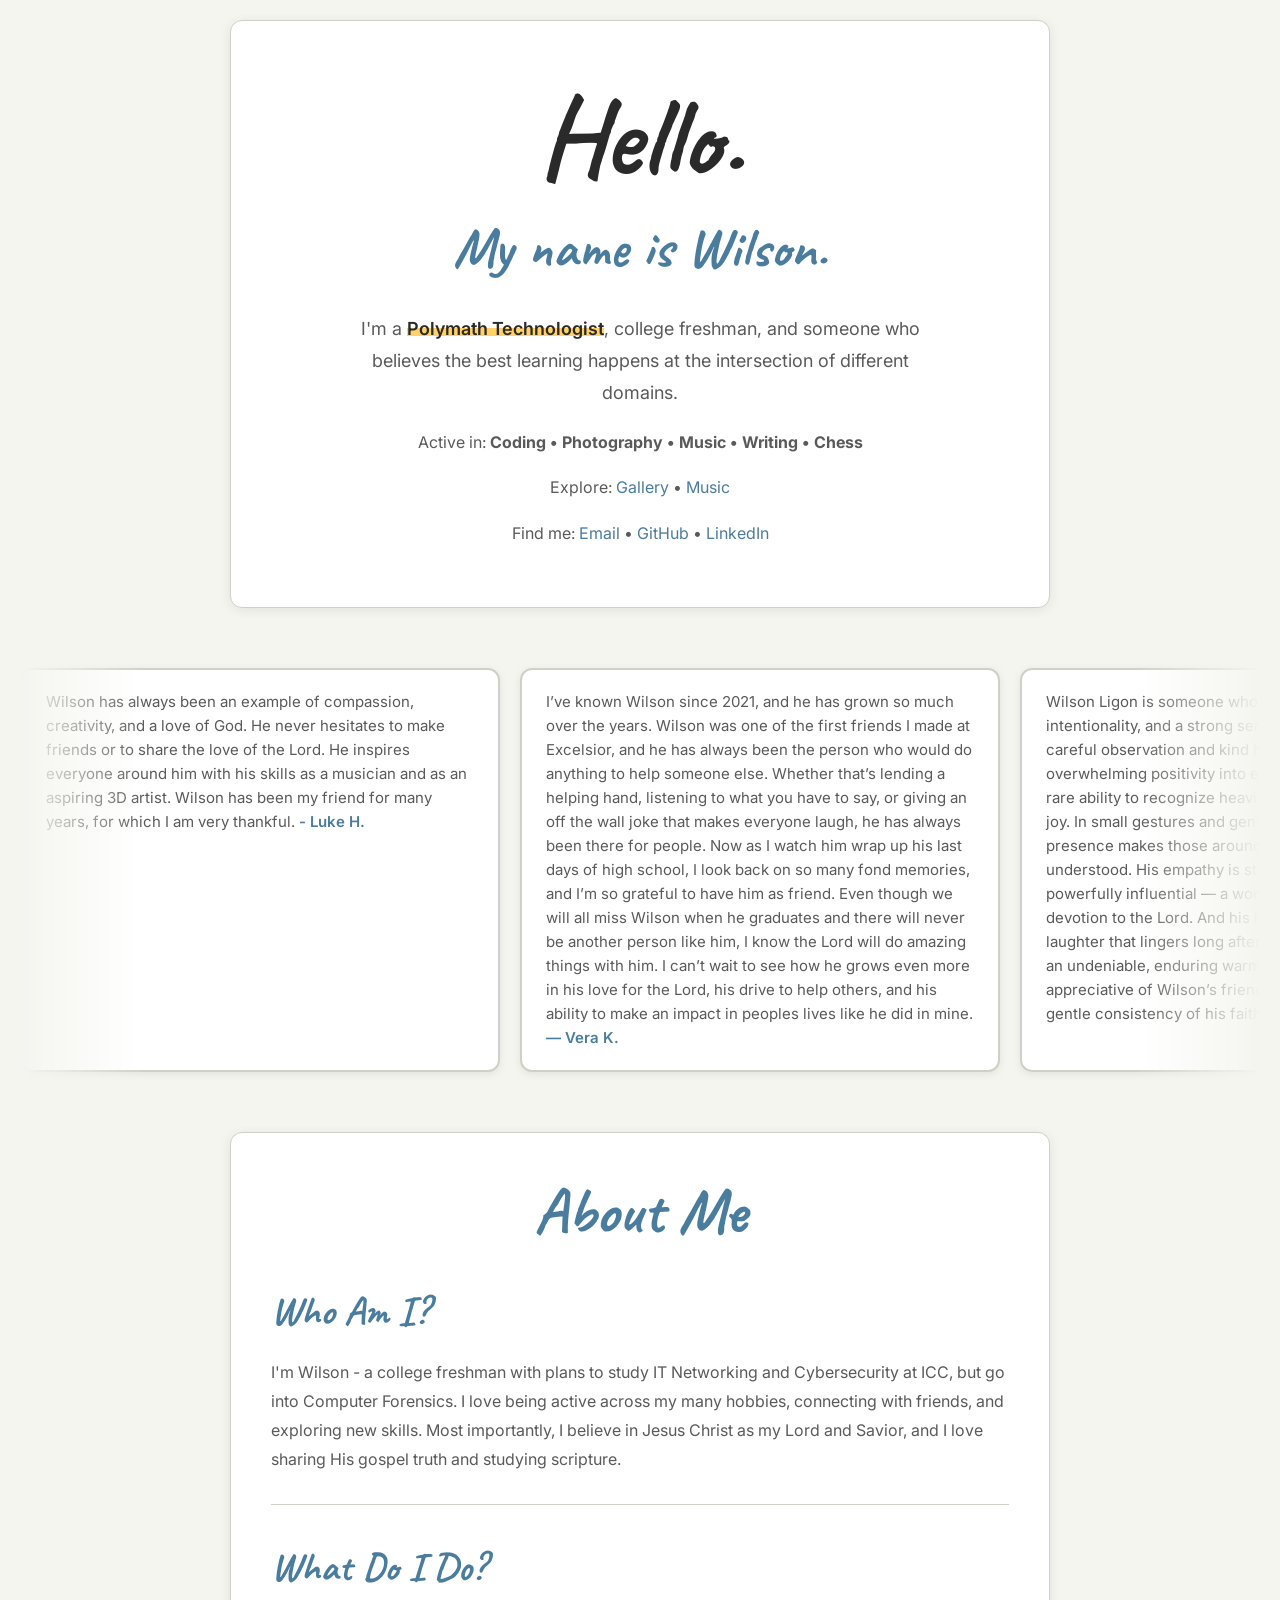
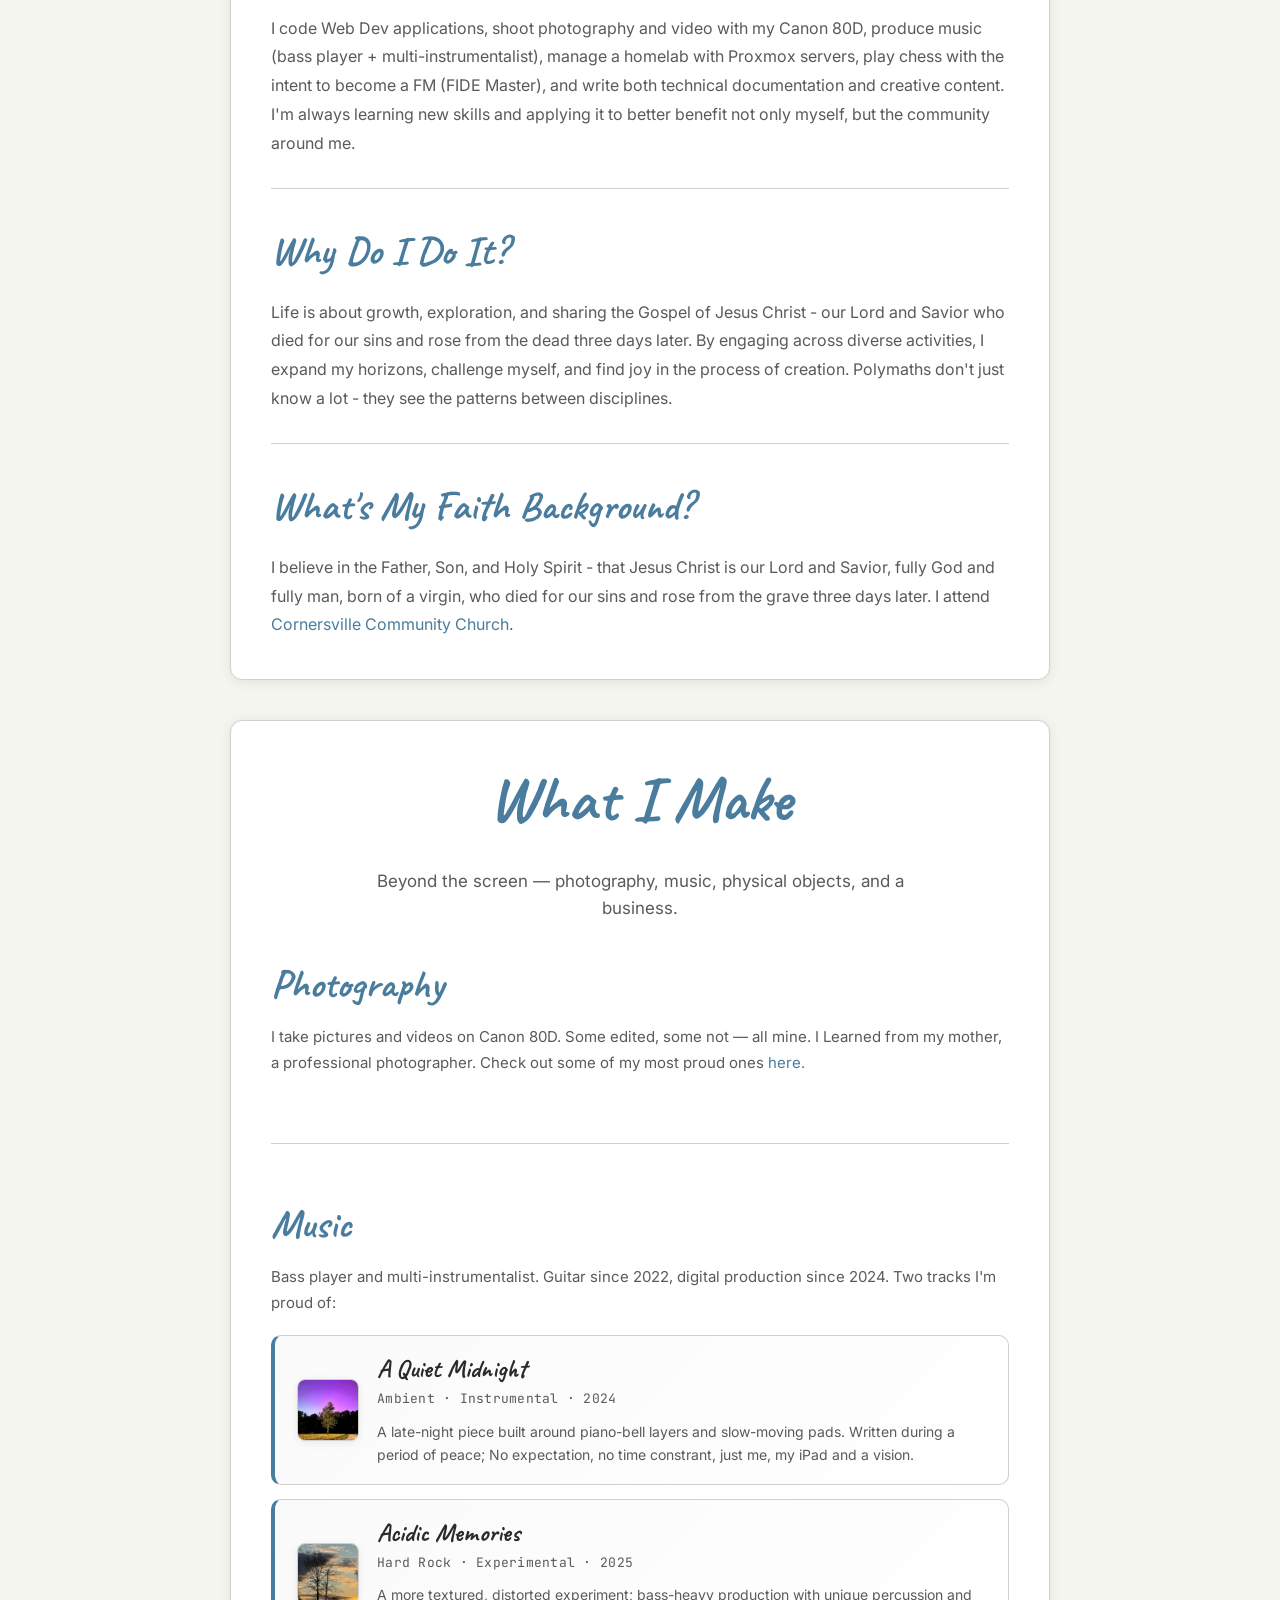
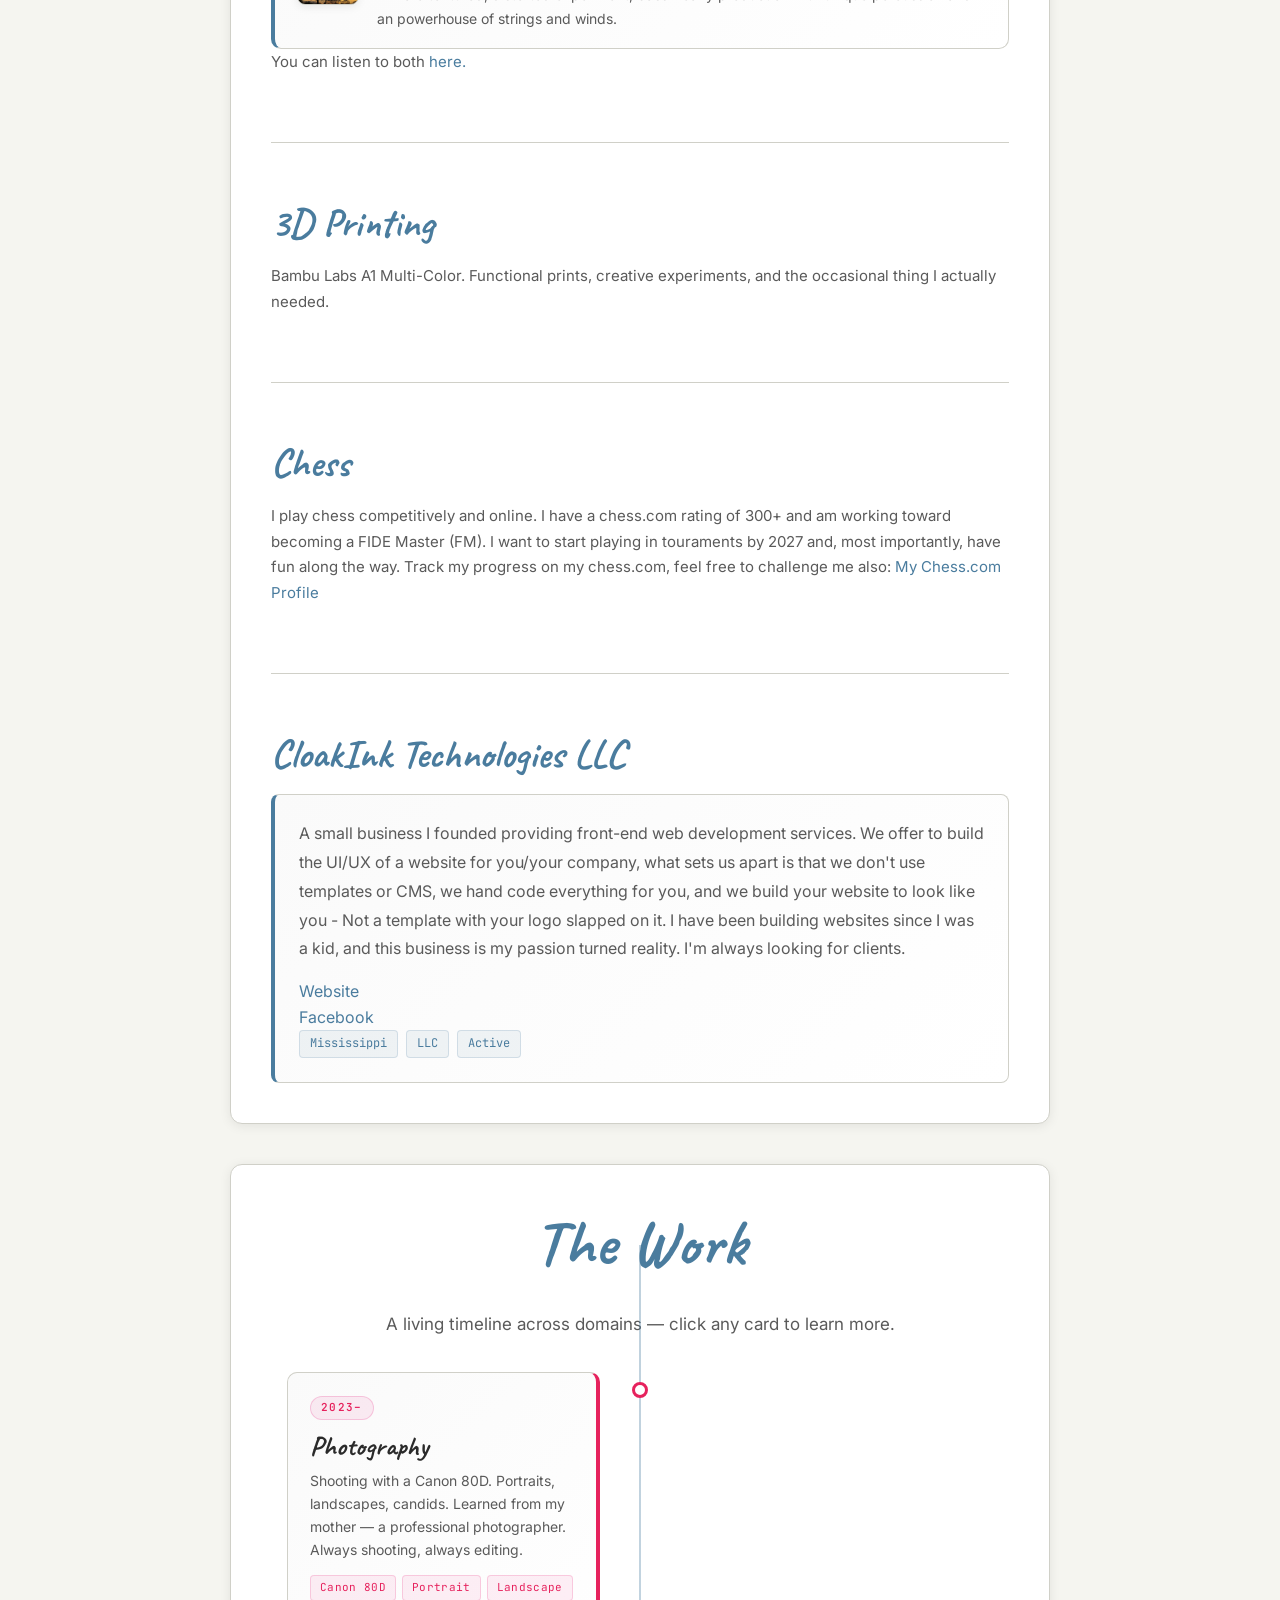
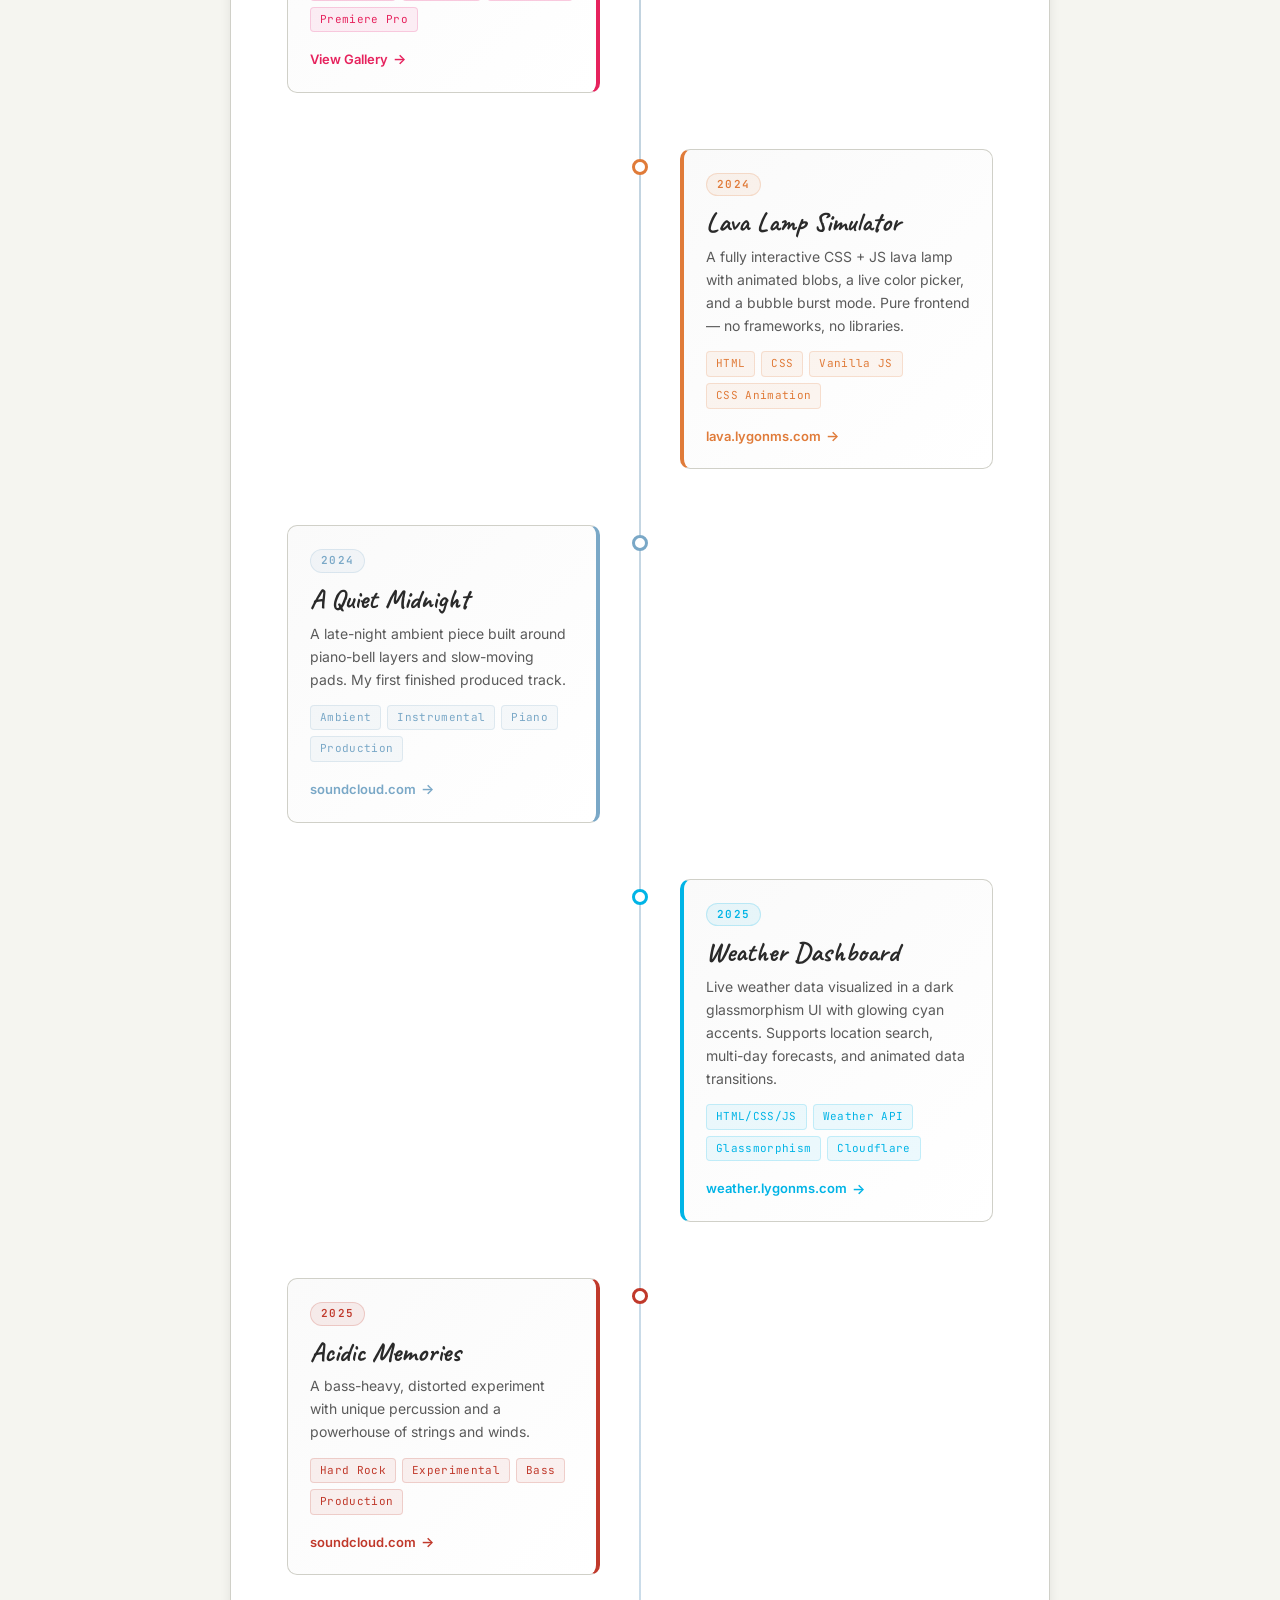
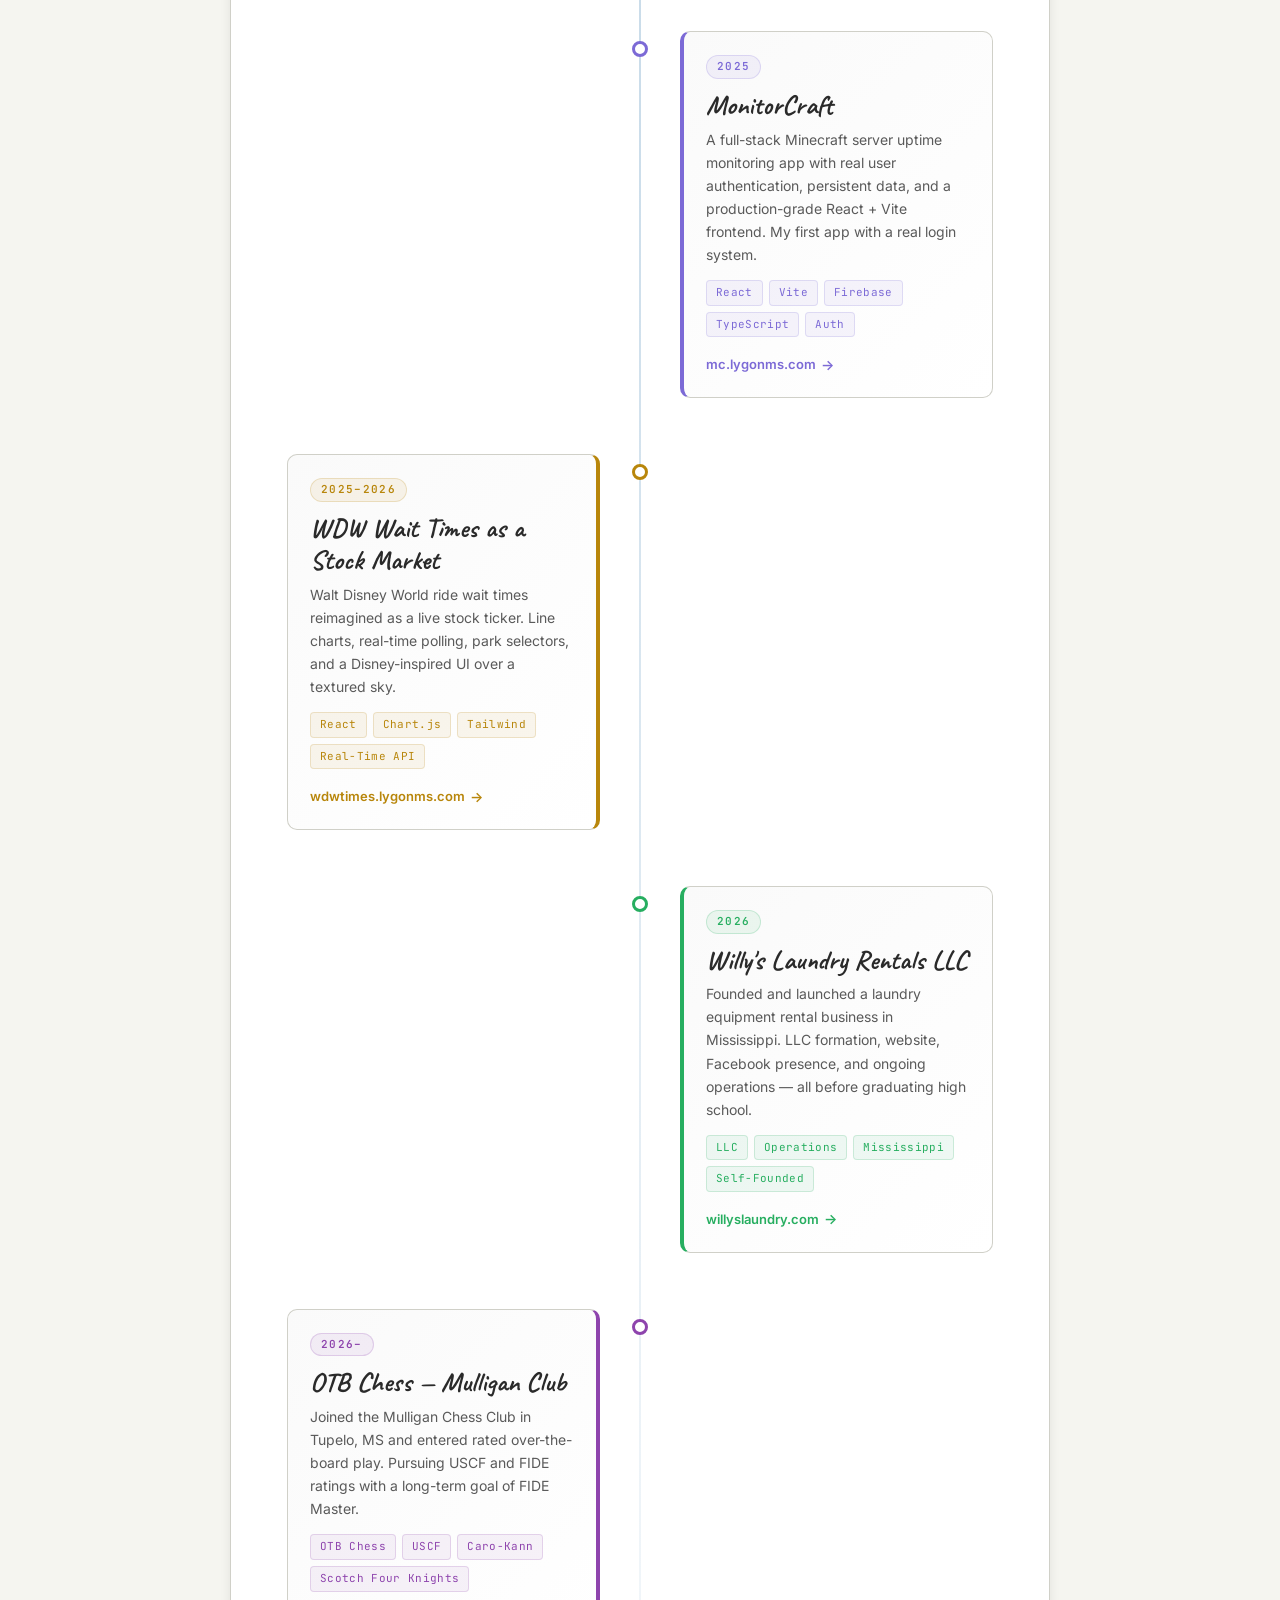
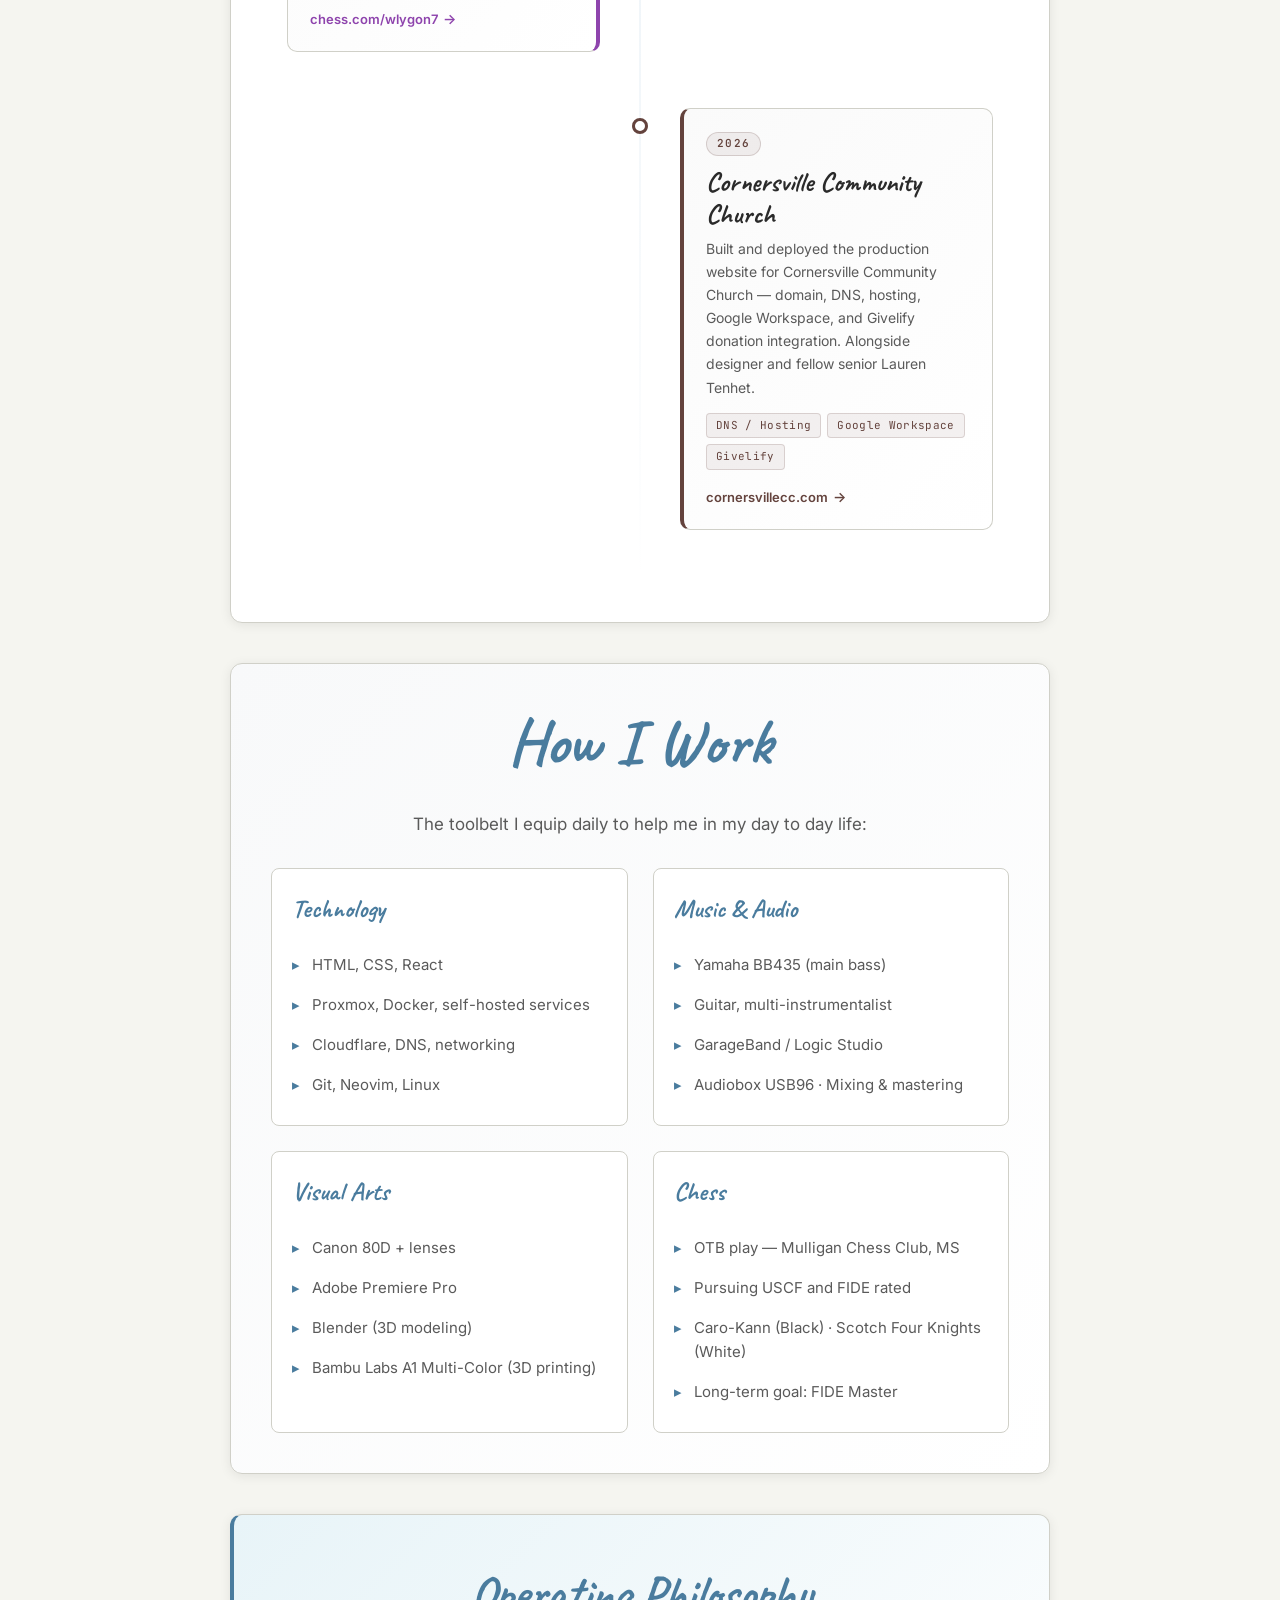
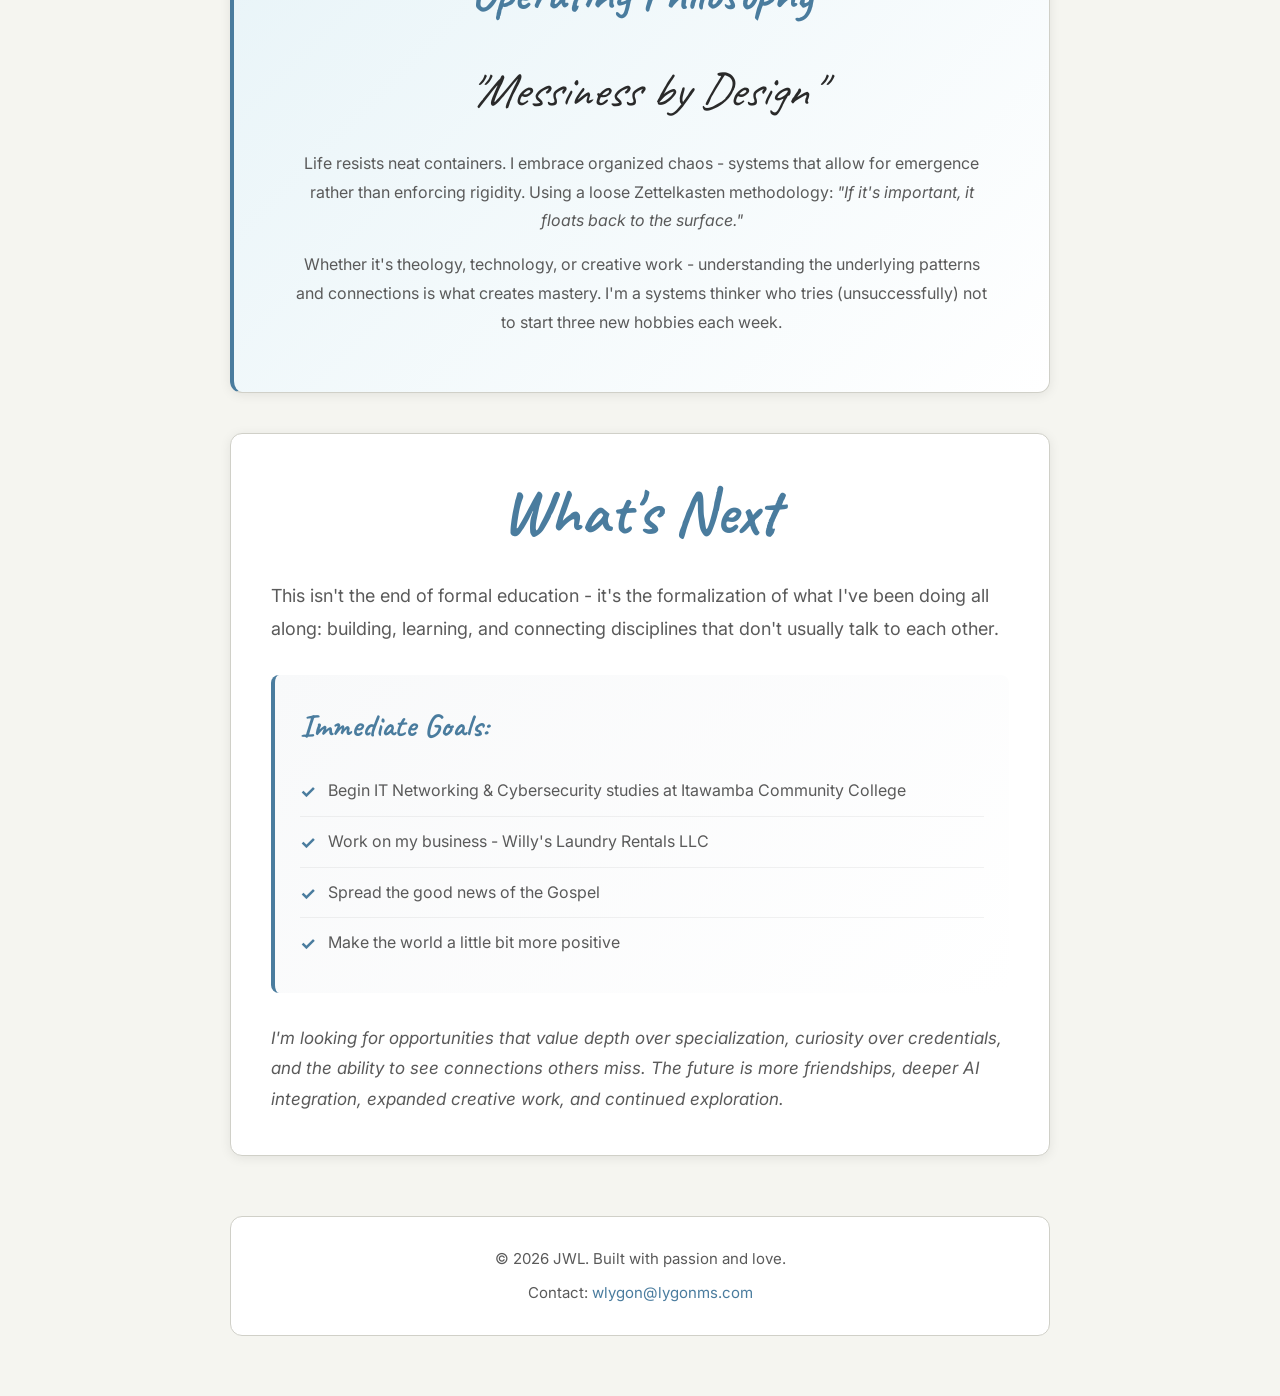
==== commit b3805fdc: "Updates to main site, bts still wip" ====
--- a/index.html
+++ b/index.html
@@ -1662,10 +1662,11 @@
     <div class="container hero">
         <h1 class="hero-title">Hello.</h1>
         <h2 class="hero-subtitle">My name is Wilson.</h2>
-        <p class="hero-description">I'm a <span class="highlight">Polymath Technologist</span>, a recently graduated
-            homeschooler heading to college, and someone who believes the best learning happens at the intersection of
-            different domains.</p>
+        <p class="hero-description">I'm a <span class="highlight">Polymath Technologist</span>, college freshman, 
+            and someone who believes the best learning happens at the intersection of different domains.</p>
         <p class="tagline">Active in: <strong>Coding • Photography • Music • Writing • Chess</strong></p>
+        <p class="tagline">Explore: <a href="gallery.html">Gallery</a> • <a href="music.html">Music</a></p>
+        <p class="tagline">Find me: <a href="mailto:wlygon@lygonms.com">Email</a> • <a href="https://https://github.com/wlygon7">GitHub</a> • <a href="https://www.linkedin.com/in/john-ligon-404092421/">LinkedIn</a></p>
     </div>
 
     <!-- Testimonials Marquee -->
@@ -1743,8 +1744,8 @@
 
         <div class="about-block">
             <h2 class="question">Who Am I?</h2>
-            <p class="answer">I'm Wilson - a graduated homeschool soon to be college student with plans to study IT
-                Networking and Cybersecurity at ICC. I love being active across my many hobbies, connecting with
+            <p class="answer">I'm Wilson - a college freshman with plans to study IT
+                Networking and Cybersecurity at ICC, but go into Computer Forensics. I love being active across my many hobbies, connecting with
                 friends, and exploring new skills. Most importantly, I believe in Jesus Christ as my Lord and Savior,
                 and I love sharing His gospel truth and studying scripture.</p>
         </div>
@@ -1836,14 +1837,15 @@
 
         <!-- Business -->
         <div class="creative-block">
-            <h2 class="creative-block-title">Willy's Laundry Rentals LLC</h2>
+            <h2 class="creative-block-title">CloakInk Technologies LLC</h2>
             <div class="business-card">
-                <p class="business-desc">A small business I founded providing laundry equipment rental services in
-                    Mississippi. Running a real LLC as a high schooler is teaching me more about operations,
-                    customer
-                    relationships, and financial systems than any class could.</p>
-                <a href="https://willyslaundry.com" target="_blank">Website</a> <br>
-                <a href="https://www.facebook.com/WillyLaundryLLC" target="_blank">Facebook</a> <br>
+                <p class="business-desc">A small business I founded providing front-end web development services. We offer
+                    to build the UI/UX of a website for you/your company, what sets us apart is that we don't use templates or CMS, we hand
+                    code everything for you, and we build your website to look like you - Not a template with your logo slapped on it. I have been building
+                    websites since I was a kid, and this business is my passion turned reality. I'm always looking for clients.
+                </p>
+                <a href="https://cloakink.org" target="_blank">Website</a> <br>
+                <a href="https://www.facebook.com/cloakink" target="_blank">Facebook</a> <br>
                 <div class="business-meta">
                     <span class="business-tag">Mississippi</span>
                     <span class="business-tag">LLC</span>
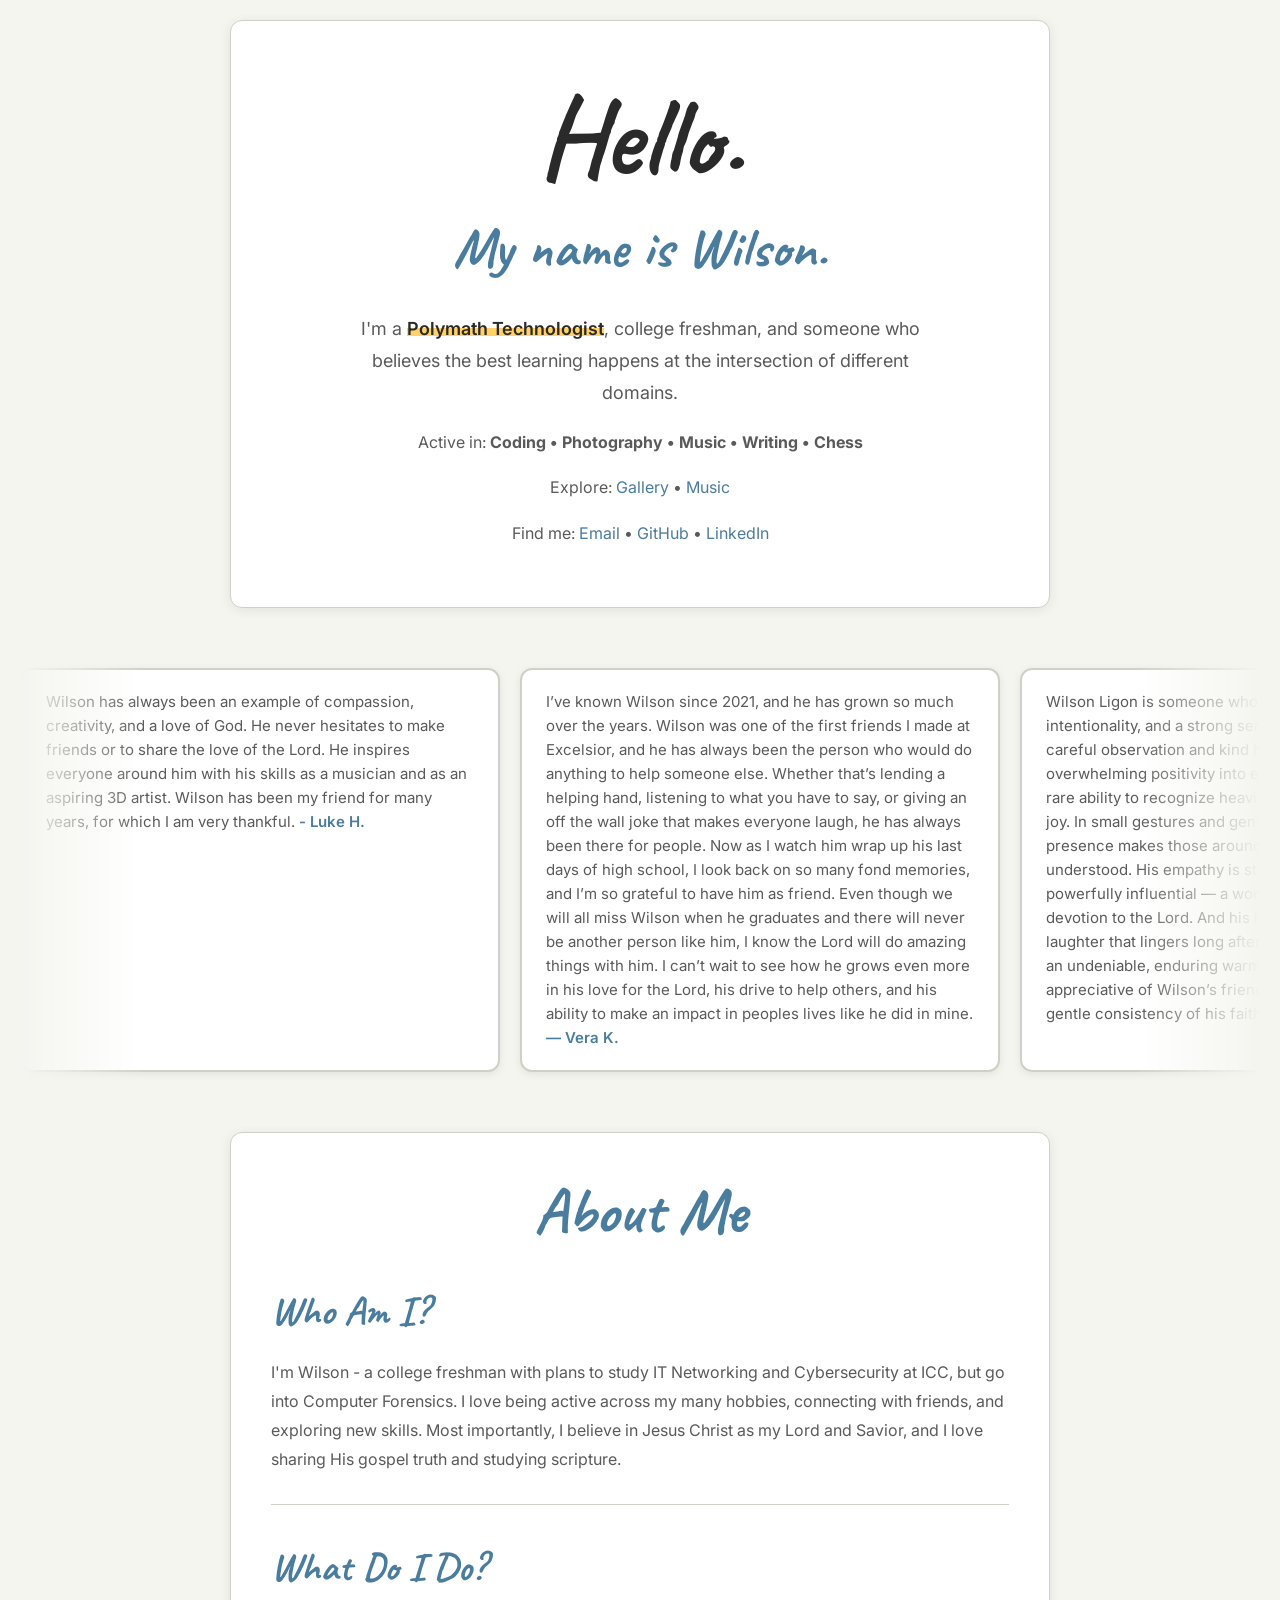
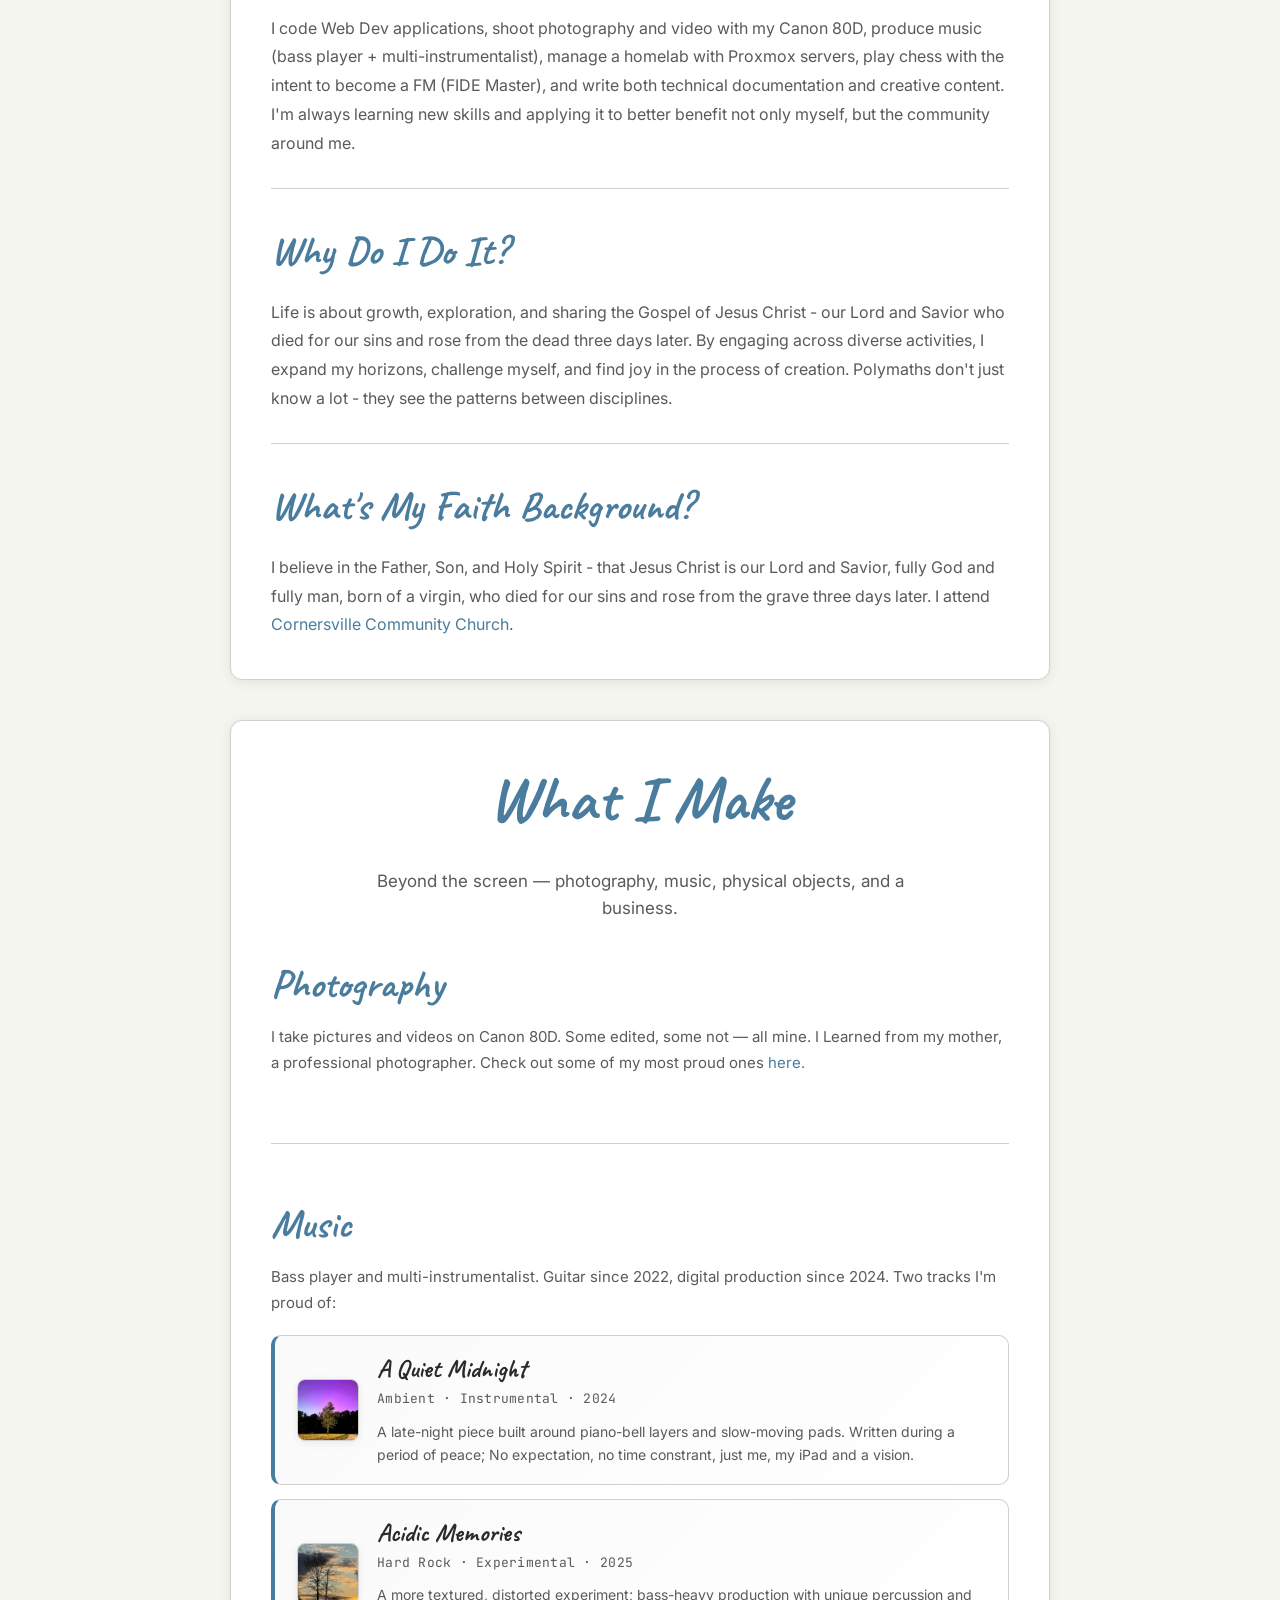
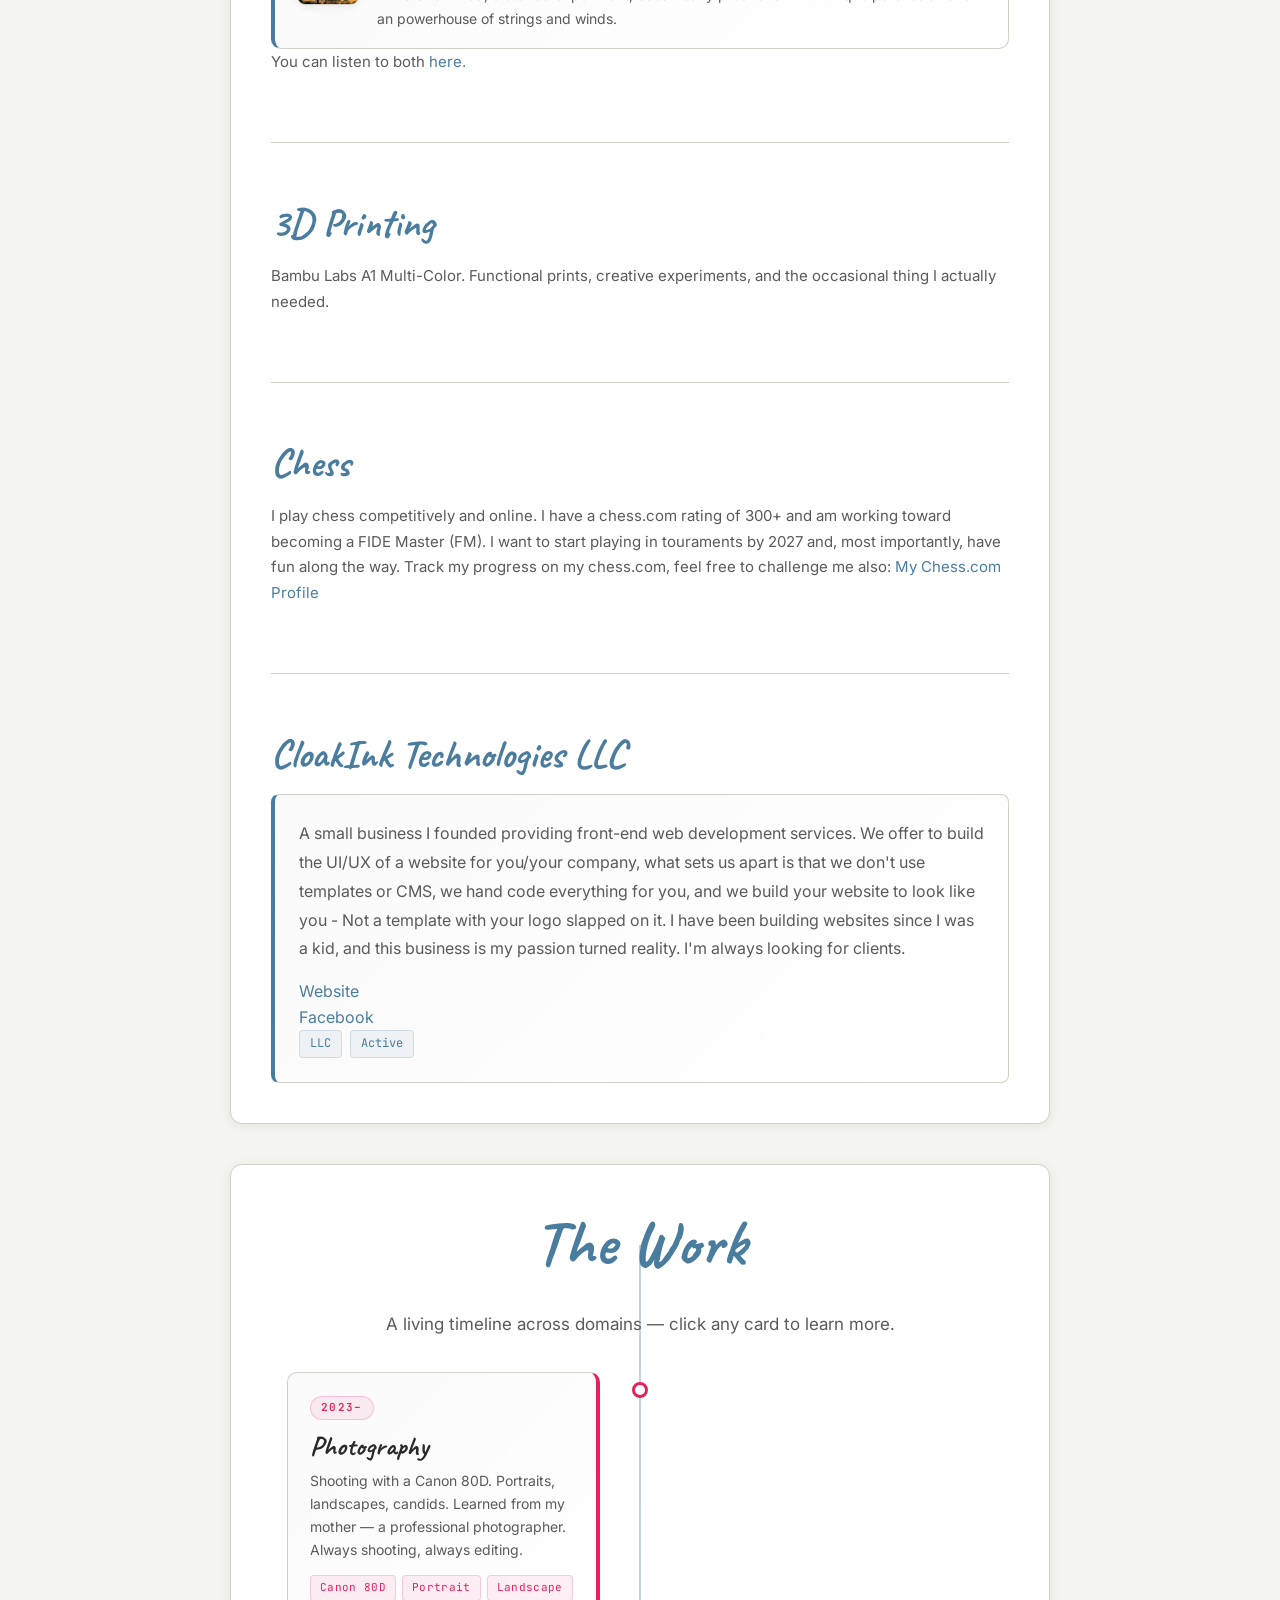
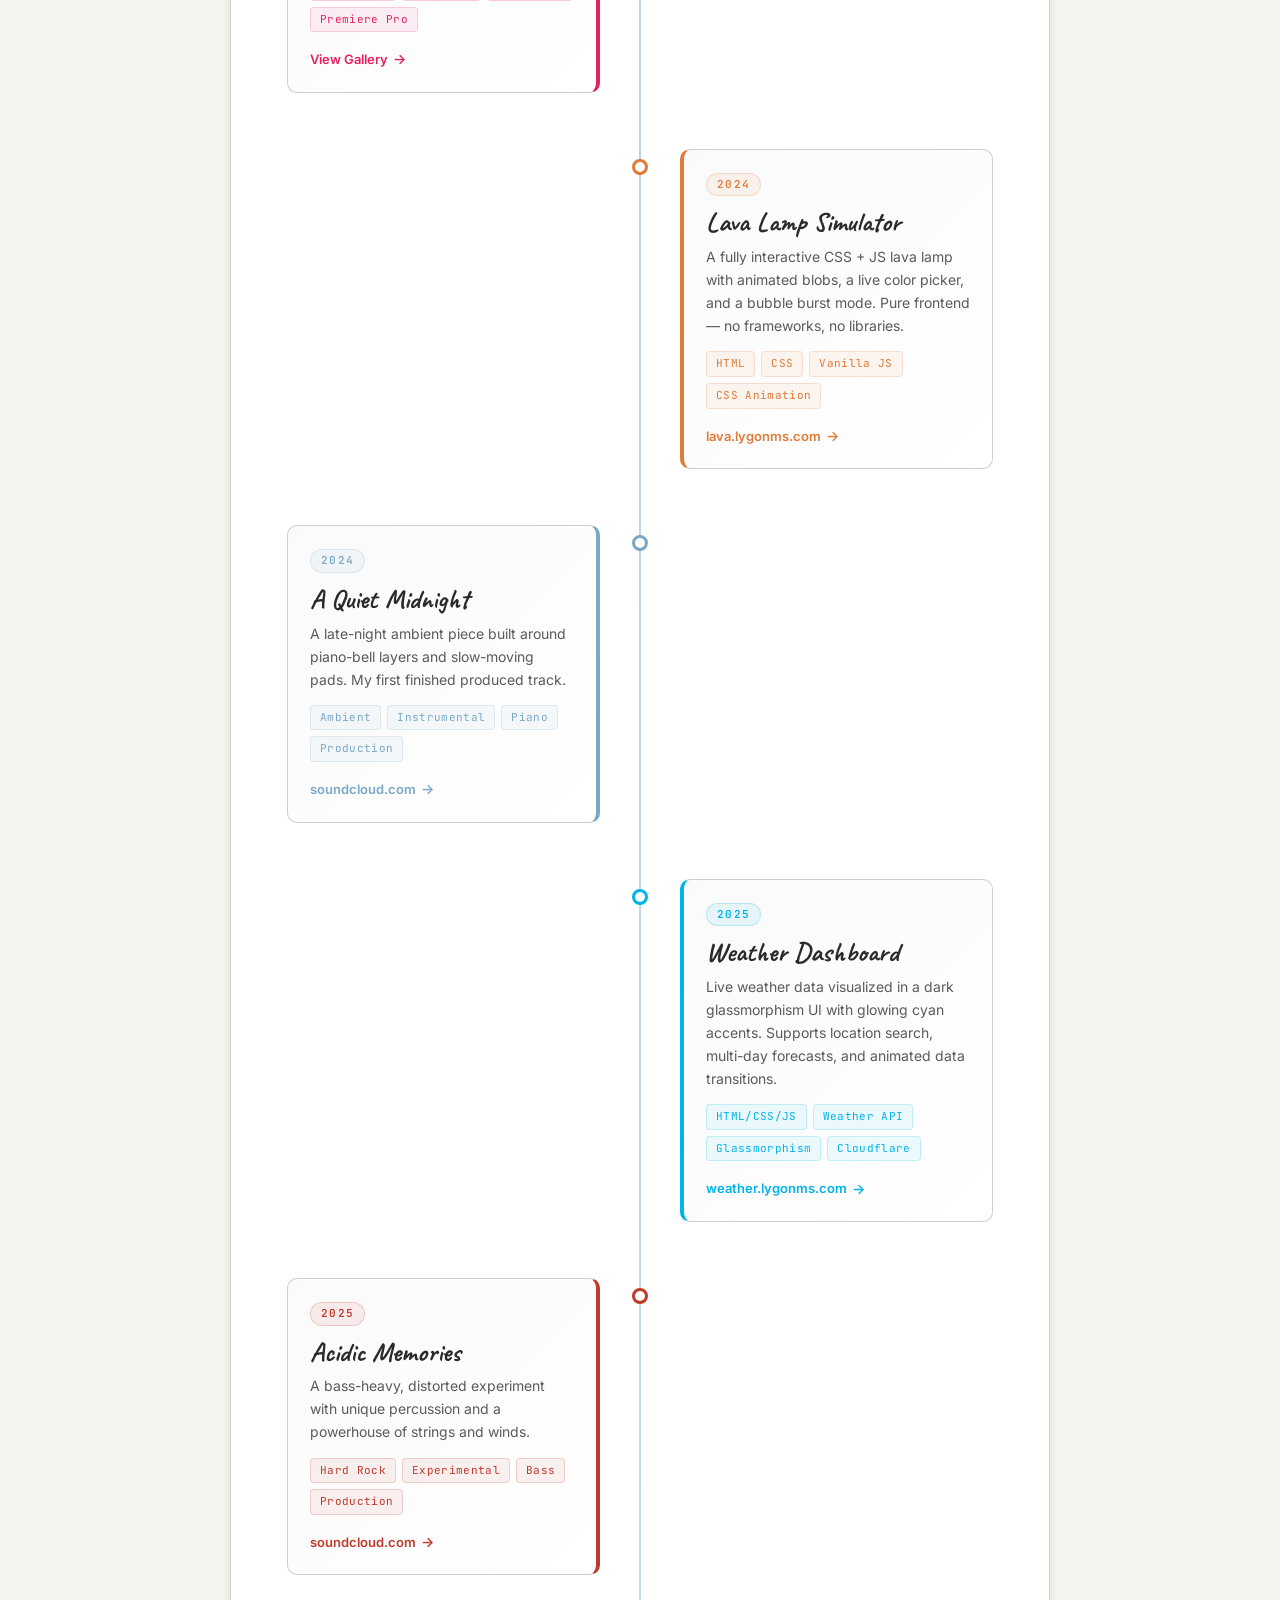
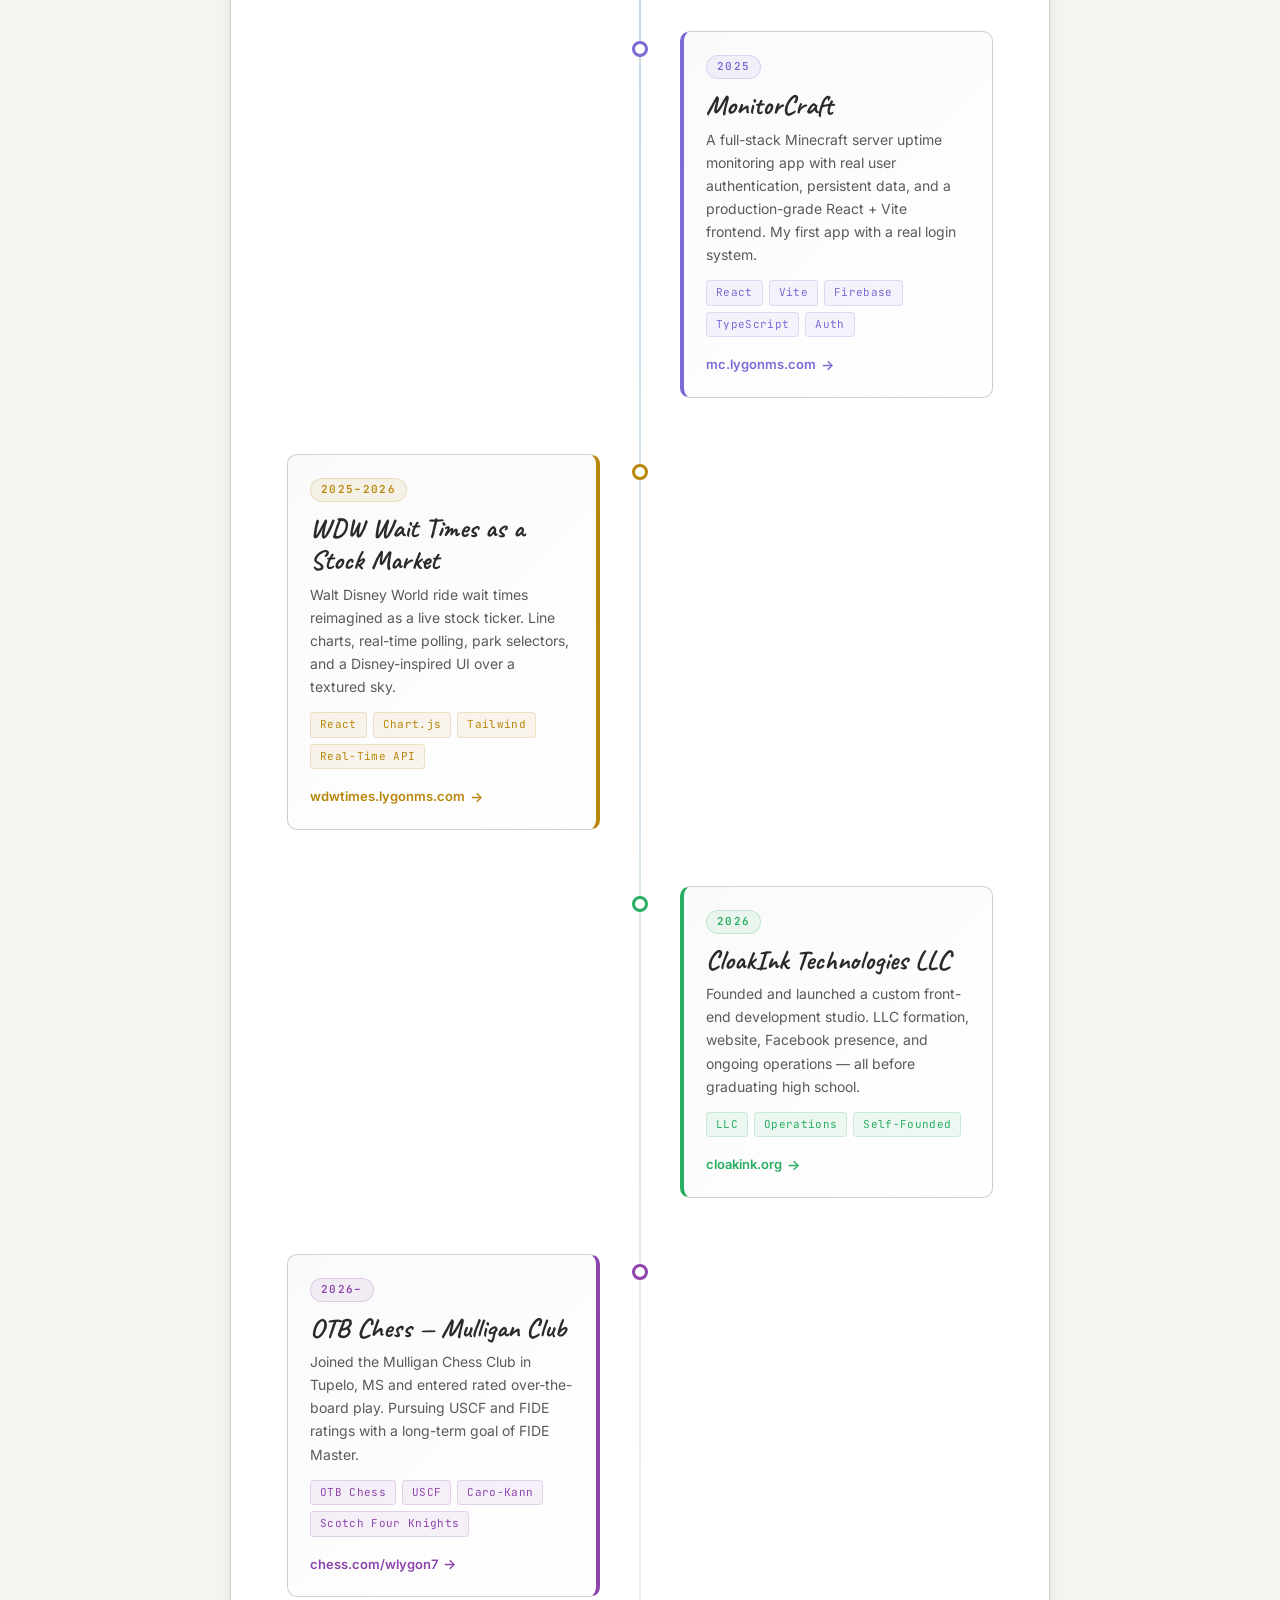
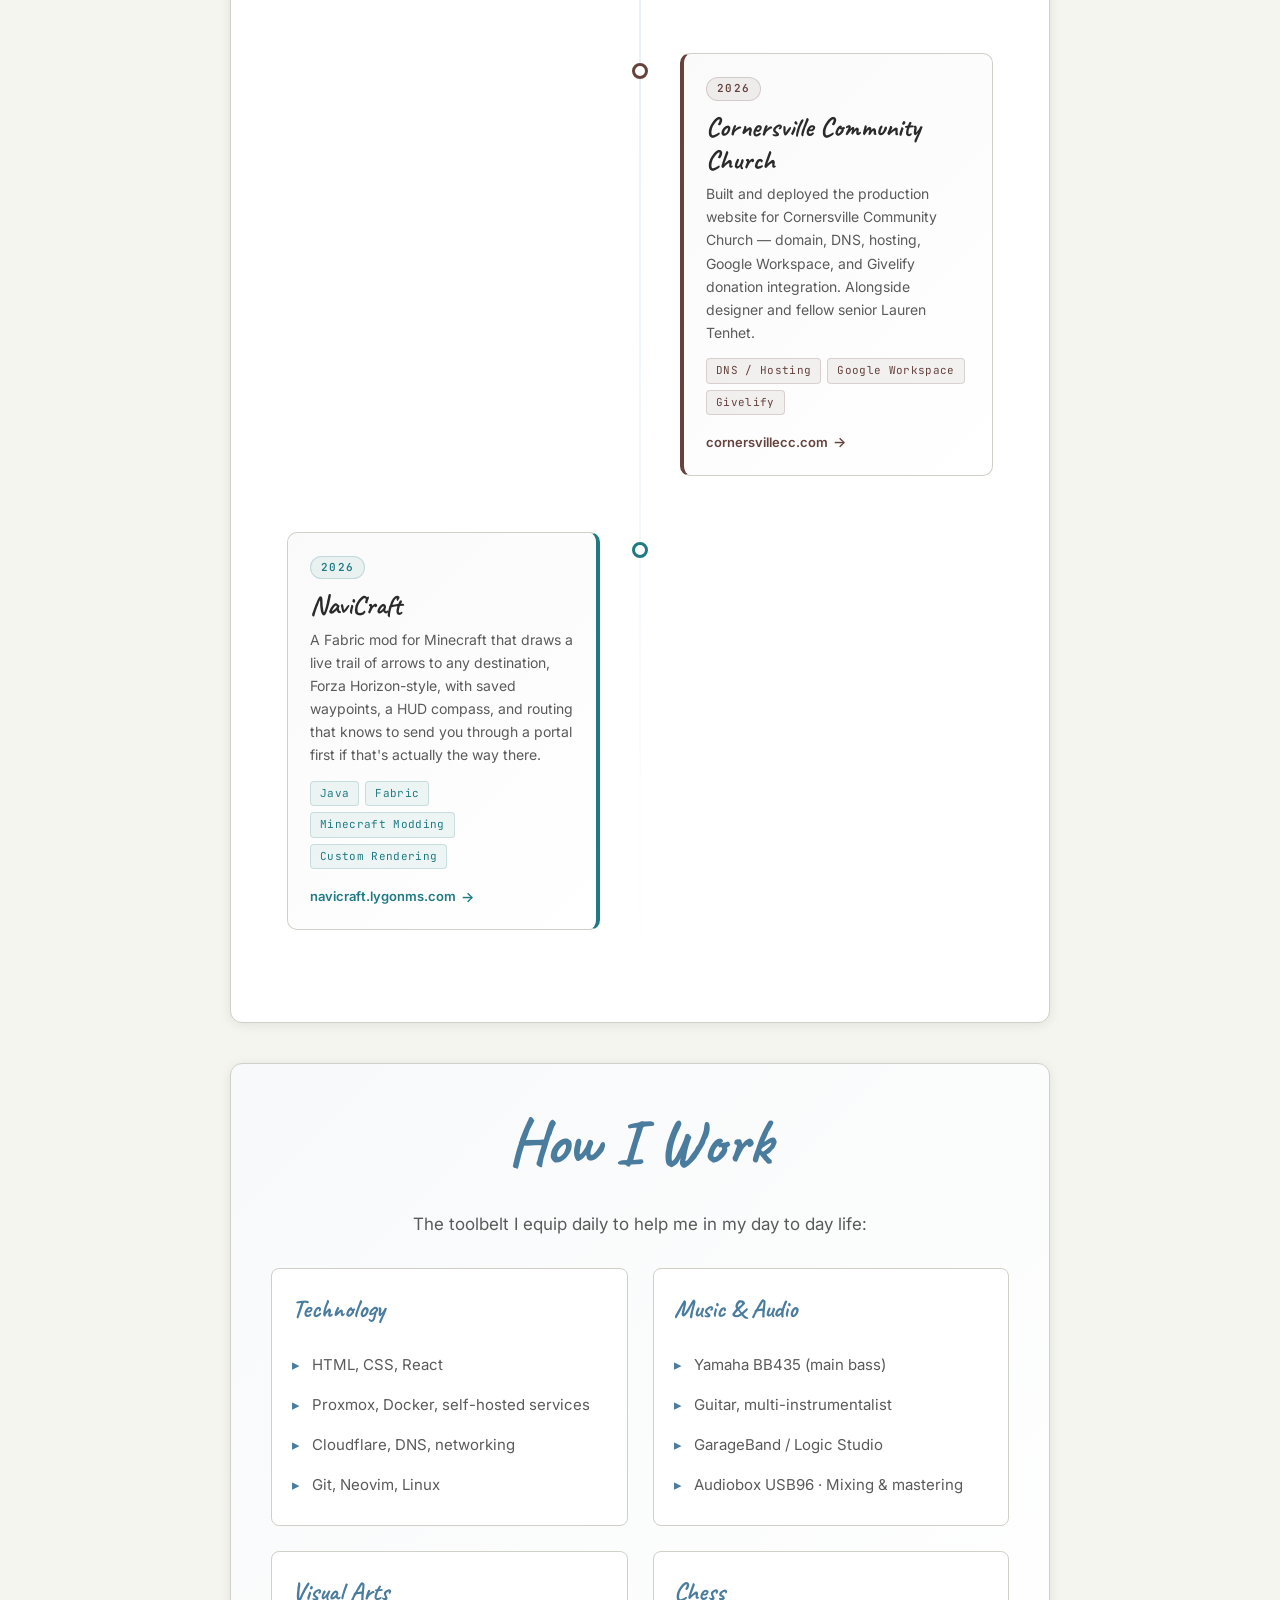
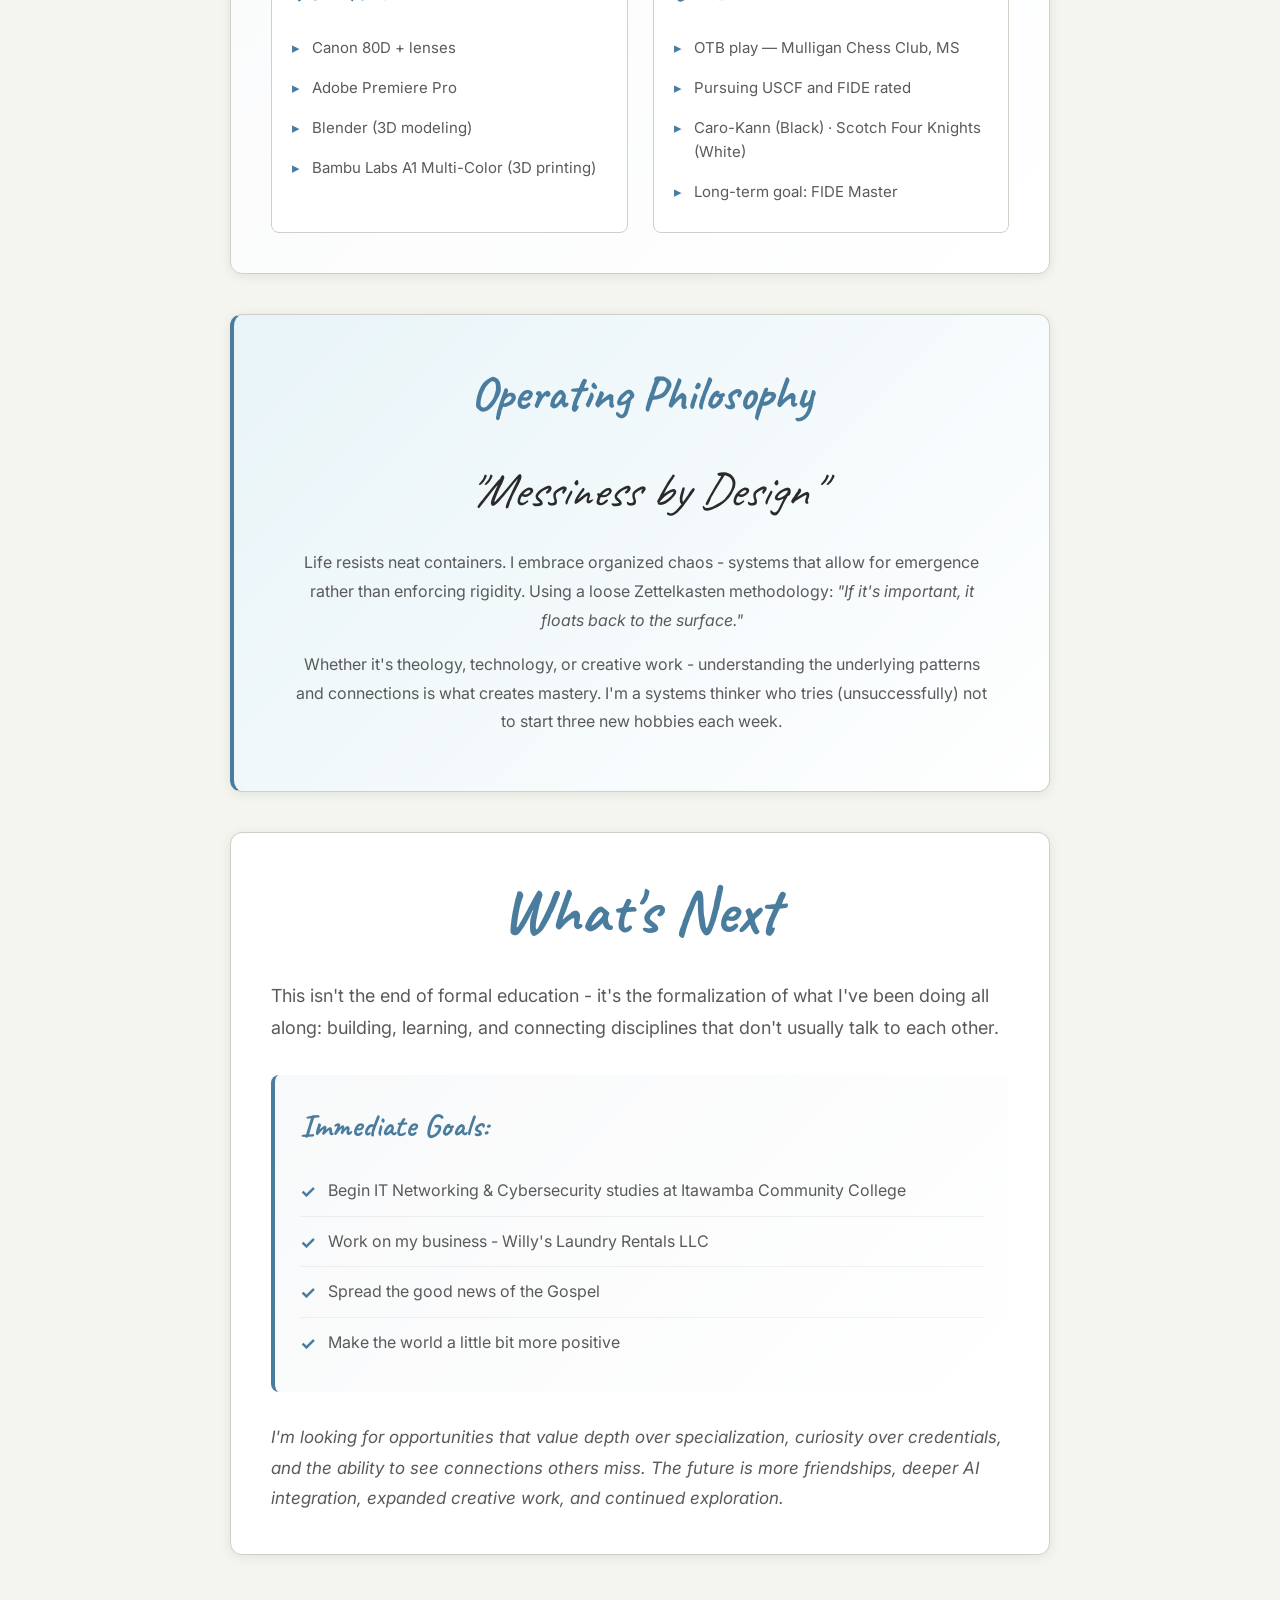
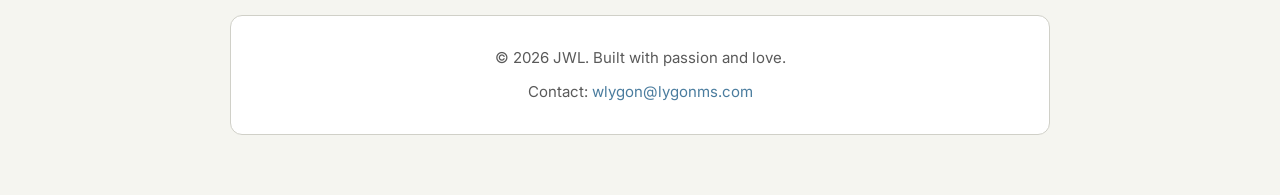
==== commit c7fb59b1: "Added Navicraft" ====
--- a/index.html
+++ b/index.html
@@ -849,6 +849,40 @@
             color: #c0392b;
         }
 
+        .tl-entry[data-project="navicraft"] .tl-dot-inner {
+            border-color: #1F7A82;
+        }
+
+        .tl-entry[data-project="navicraft"]:hover .tl-dot-inner,
+        .tl-entry[data-project="navicraft"].active .tl-dot-inner {
+            background: #1F7A82;
+            box-shadow: 0 0 0 6px rgba(31, 122, 130, 0.2);
+        }
+
+        .tl-entry[data-project="navicraft"].left .tl-card {
+            border-right-color: #1F7A82;
+        }
+
+        .tl-entry[data-project="navicraft"].right .tl-card {
+            border-left-color: #1F7A82;
+        }
+
+        .tl-entry[data-project="navicraft"] .tl-year {
+            color: #1F7A82;
+            background: rgba(31, 122, 130, 0.08);
+            border-color: rgba(31, 122, 130, 0.2);
+        }
+
+        .tl-entry[data-project="navicraft"] .tl-tag {
+            color: #1F7A82;
+            background: rgba(31, 122, 130, 0.07);
+            border-color: rgba(31, 122, 130, 0.18);
+        }
+
+        .tl-entry[data-project="navicraft"] .tl-link {
+            color: #1F7A82;
+        }
+
         /* === RESPONSIVE: stack on mobile (handled at 768px above) === */
 
 
@@ -1193,6 +1227,10 @@
 
             .tl-entry[data-project="business"] .tl-card {
                 border-left-color: #27ae60;
+            }
+
+            .tl-entry[data-project="navicraft"] .tl-card {
+                border-left-color: #1F7A82;
             }
 
             .tl-dot {
@@ -1847,7 +1885,6 @@
                 <a href="https://cloakink.org" target="_blank">Website</a> <br>
                 <a href="https://www.facebook.com/cloakink" target="_blank">Facebook</a> <br>
                 <div class="business-meta">
-                    <span class="business-tag">Mississippi</span>
                     <span class="business-tag">LLC</span>
                     <span class="business-tag">Active</span>
                 </div>
@@ -2018,7 +2055,7 @@
                         <div class="tl-expand">
                             <div class="tl-expand-inner">
                                 <p>A more textured, edgier direction than anything prior — deliberately layered and
-                                    heavy, blending hard rock energy with experimental production that pushed what I
+                                    heavy, blending hard rock energy with experimental production that pushed what
                                     knew about arrangement.</p>
                             </div>
                         </div>
@@ -2102,7 +2139,7 @@
                 <div class="tl-empty"></div>
             </div>
 
-            <!-- 4. Willy's Laundry Rentals — left -->
+            <!-- 4. CloakInk — left -->
             <div class="tl-entry right" data-project="business" onclick="toggleTimeline(this)">
                 <div class="tl-empty"></div>
                 <div class="tl-dot">
@@ -2111,8 +2148,8 @@
                 <div class="tl-content">
                     <div class="tl-card">
                         <span class="tl-year">2026</span>
-                        <div class="tl-title">Willy's Laundry Rentals LLC</div>
-                        <p class="tl-desc">Founded and launched a laundry equipment rental business in Mississippi.
+                        <div class="tl-title">CloakInk Technologies LLC</div>
+                        <p class="tl-desc">Founded and launched a custom front-end development studio.
                             LLC
                             formation, website, Facebook presence, and ongoing operations — all before graduating
                             high
@@ -2120,18 +2157,17 @@
                         <div class="tl-tags">
                             <span class="tl-tag">LLC</span>
                             <span class="tl-tag">Operations</span>
-                            <span class="tl-tag">Mississippi</span>
                             <span class="tl-tag">Self-Founded</span>
                         </div>
                         <div class="tl-expand">
                             <div class="tl-expand-inner">
                                 <p>Starting a real business as a high schooler meant learning operations, customer
                                     relationships, and financial systems faster than any class could teach me. No
-                                    templates, no training wheels — just figure it out. Still running.</p>
+                                    templates, no training wheels; just figure it out.</p>
                             </div>
                         </div>
-                        <a class="tl-link" href="https://willyslaundry.com" target="_blank"
-                            onclick="event.stopPropagation()">willyslaundry.com</a>
+                        <a class="tl-link" href="https://cloakink.org" target="_blank"
+                            onclick="event.stopPropagation()">cloakink.org</a>
                     </div>
                 </div>
             </div>
@@ -2202,6 +2238,38 @@
                 </div>
             </div>
 
+            <!-- 11. NaviCraft — left -->
+            <div class="tl-entry left" data-project="navicraft" onclick="toggleTimeline(this)">
+                <div class="tl-content">
+                    <div class="tl-card">
+                        <span class="tl-year">2026</span>
+                        <div class="tl-title">NaviCraft</div>
+                        <p class="tl-desc">A Fabric mod for Minecraft that draws a live trail of arrows to any
+                            destination, Forza Horizon-style, with saved waypoints, a HUD compass, and routing that
+                            knows to send you through a portal first if that's actually the way there.</p>
+                        <div class="tl-tags">
+                            <span class="tl-tag">Java</span>
+                            <span class="tl-tag">Fabric</span>
+                            <span class="tl-tag">Minecraft Modding</span>
+                            <span class="tl-tag">Custom Rendering</span>
+                        </div>
+                        <div class="tl-expand">
+                            <div class="tl-expand-inner">
+                                <p>My first real Minecraft mod, and my first project built mostly in Java, a language
+                                    I'm still learning. Wrote the design and every feature spec myself, tested it
+                                    in-game, and shipped it with the first iteration working (miraculously).</p>
+                            </div>
+                        </div>
+                        <a class="tl-link" href="https://navicraft.lygonms.com" target="_blank"
+                            onclick="event.stopPropagation()">navicraft.lygonms.com</a>
+                    </div>
+                </div>
+                <div class="tl-dot">
+                    <div class="tl-dot-inner"></div>
+                </div>
+                <div class="tl-empty"></div>
+            </div>
+
         </div><!-- /.timeline-entries -->
     </div><!-- /.timeline-section -->
 
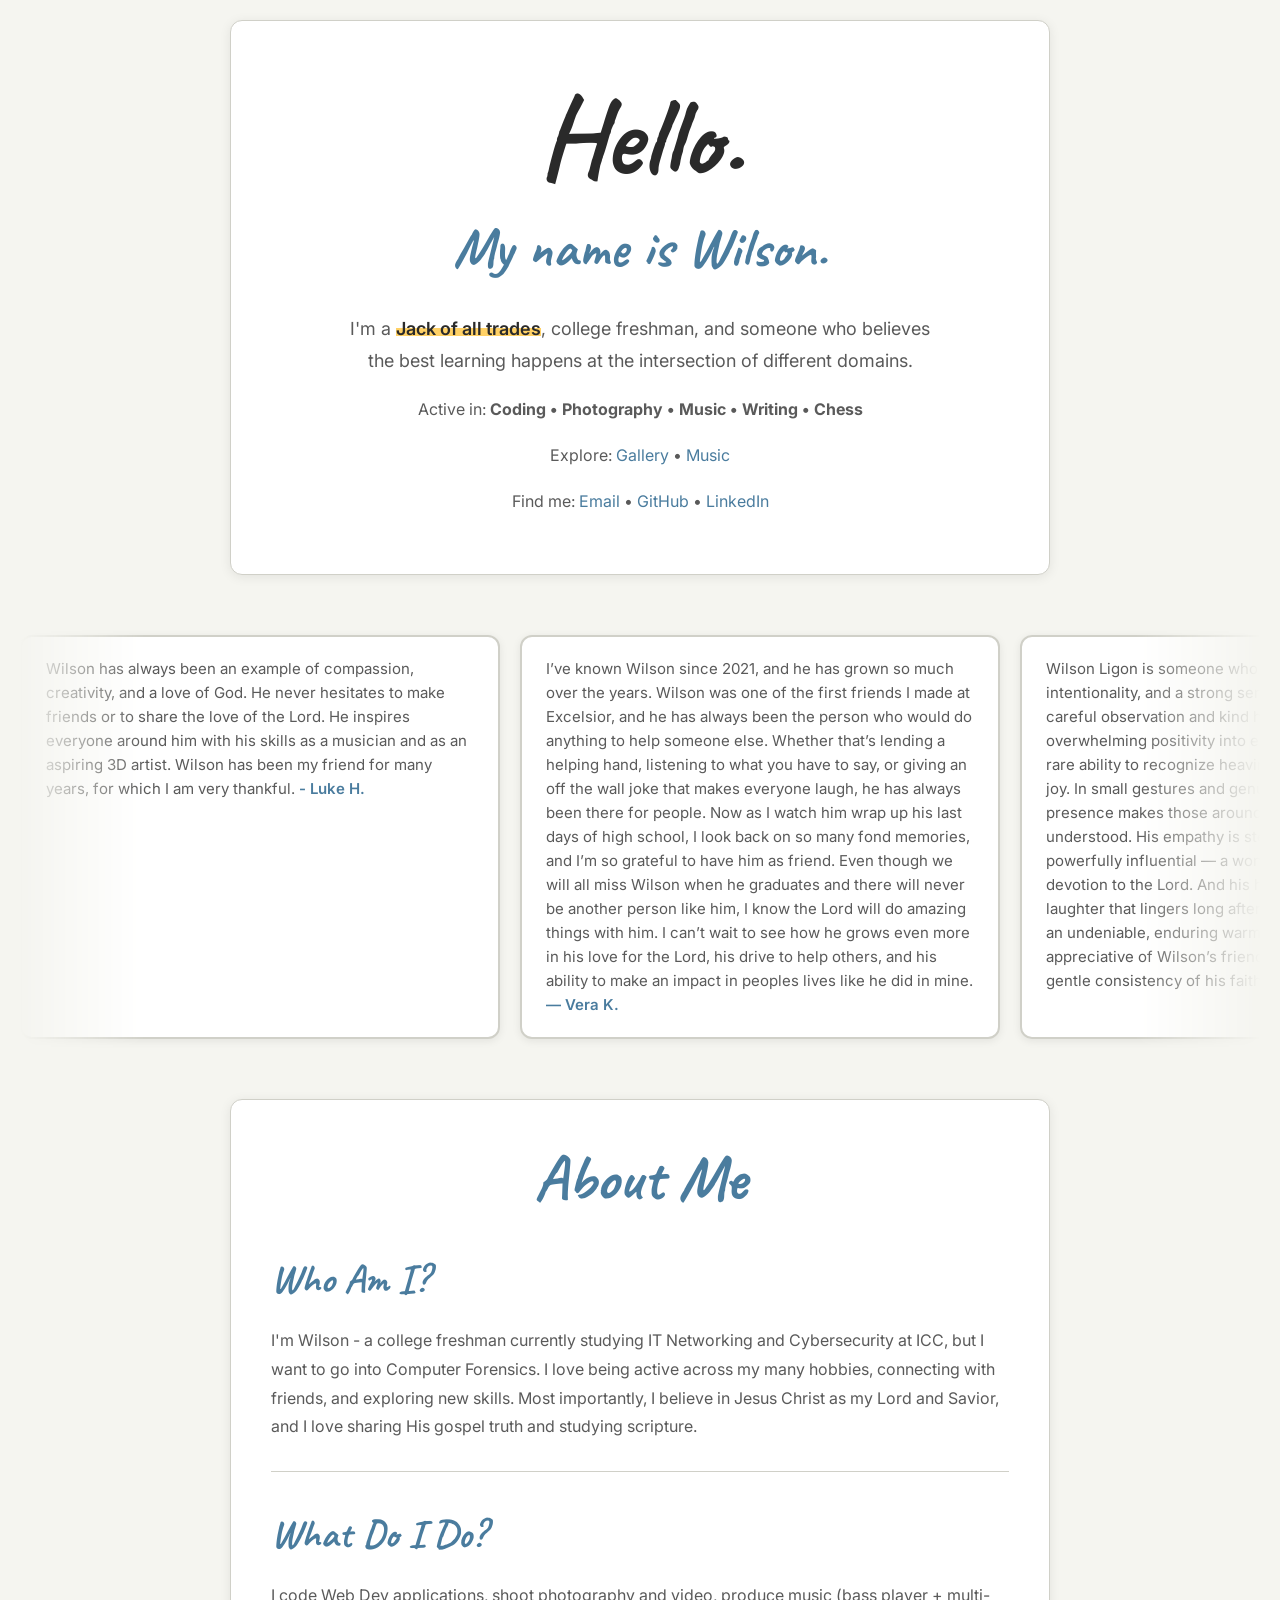
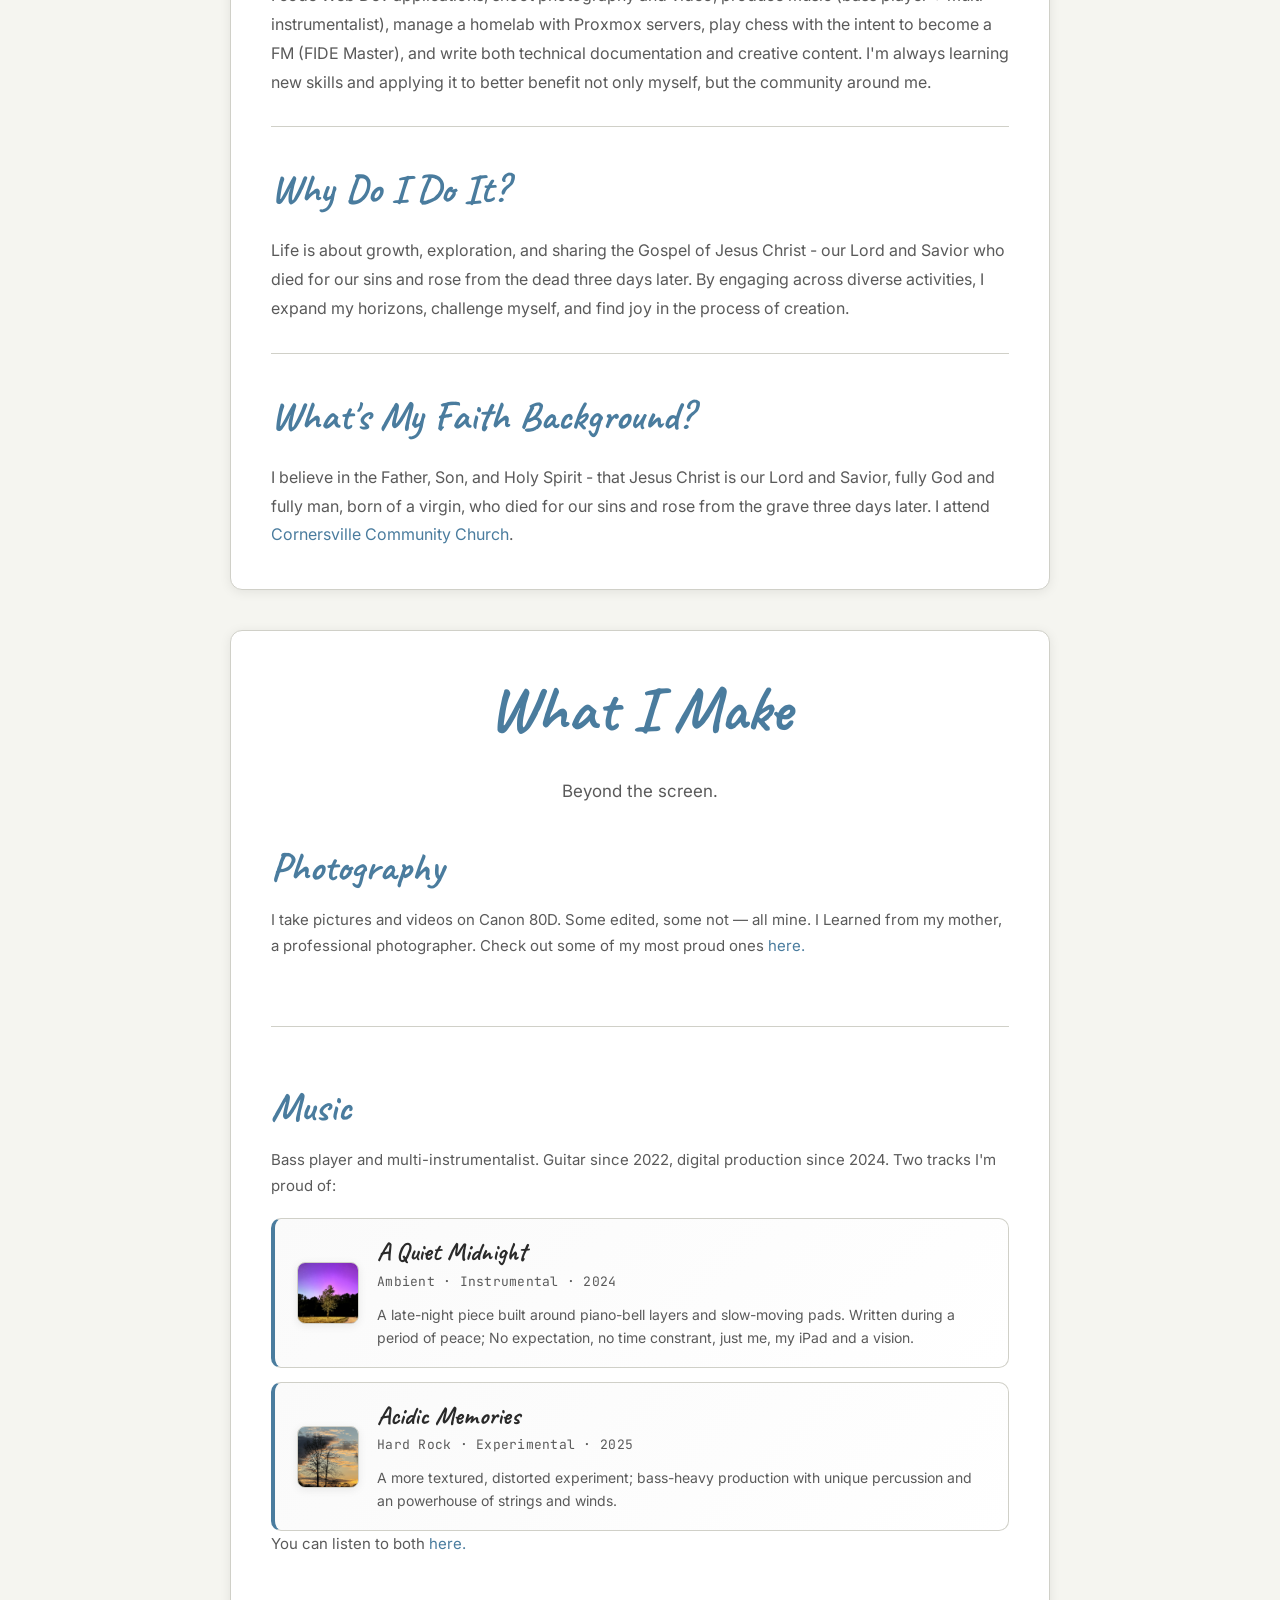
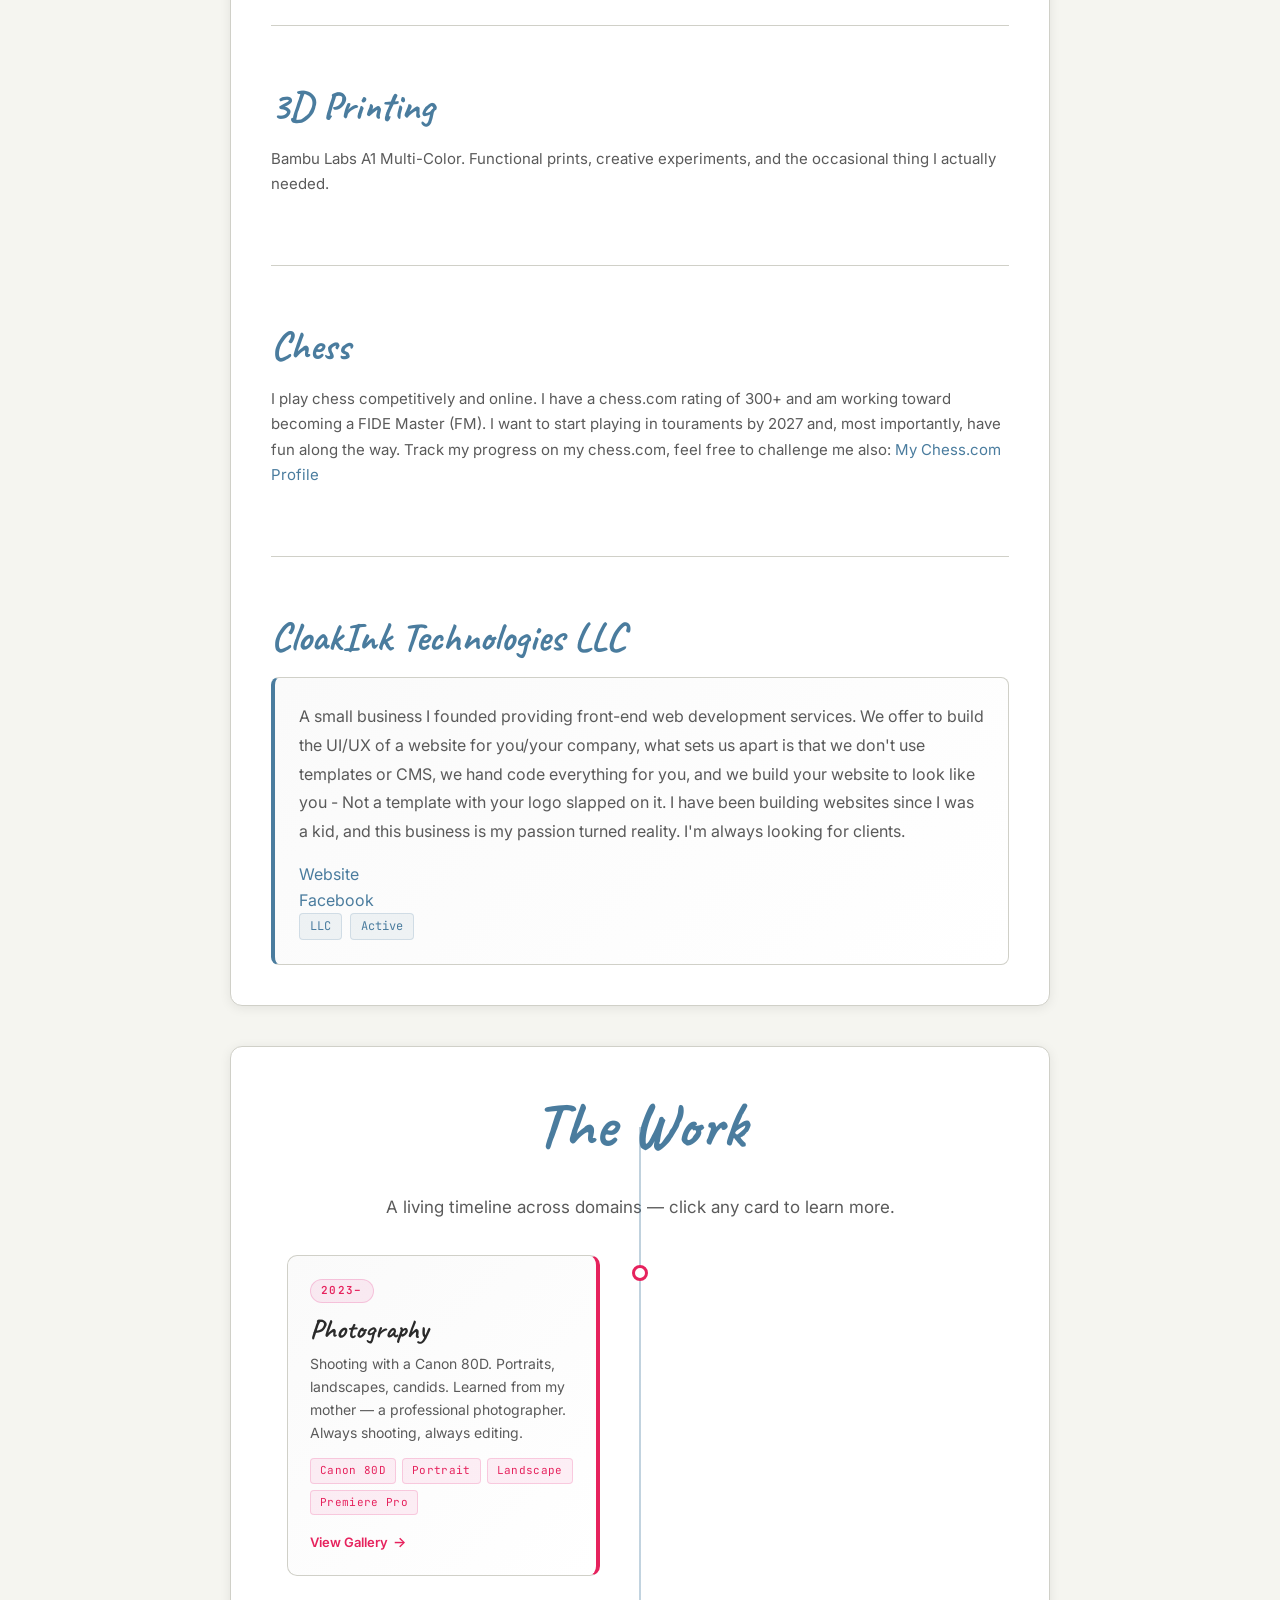
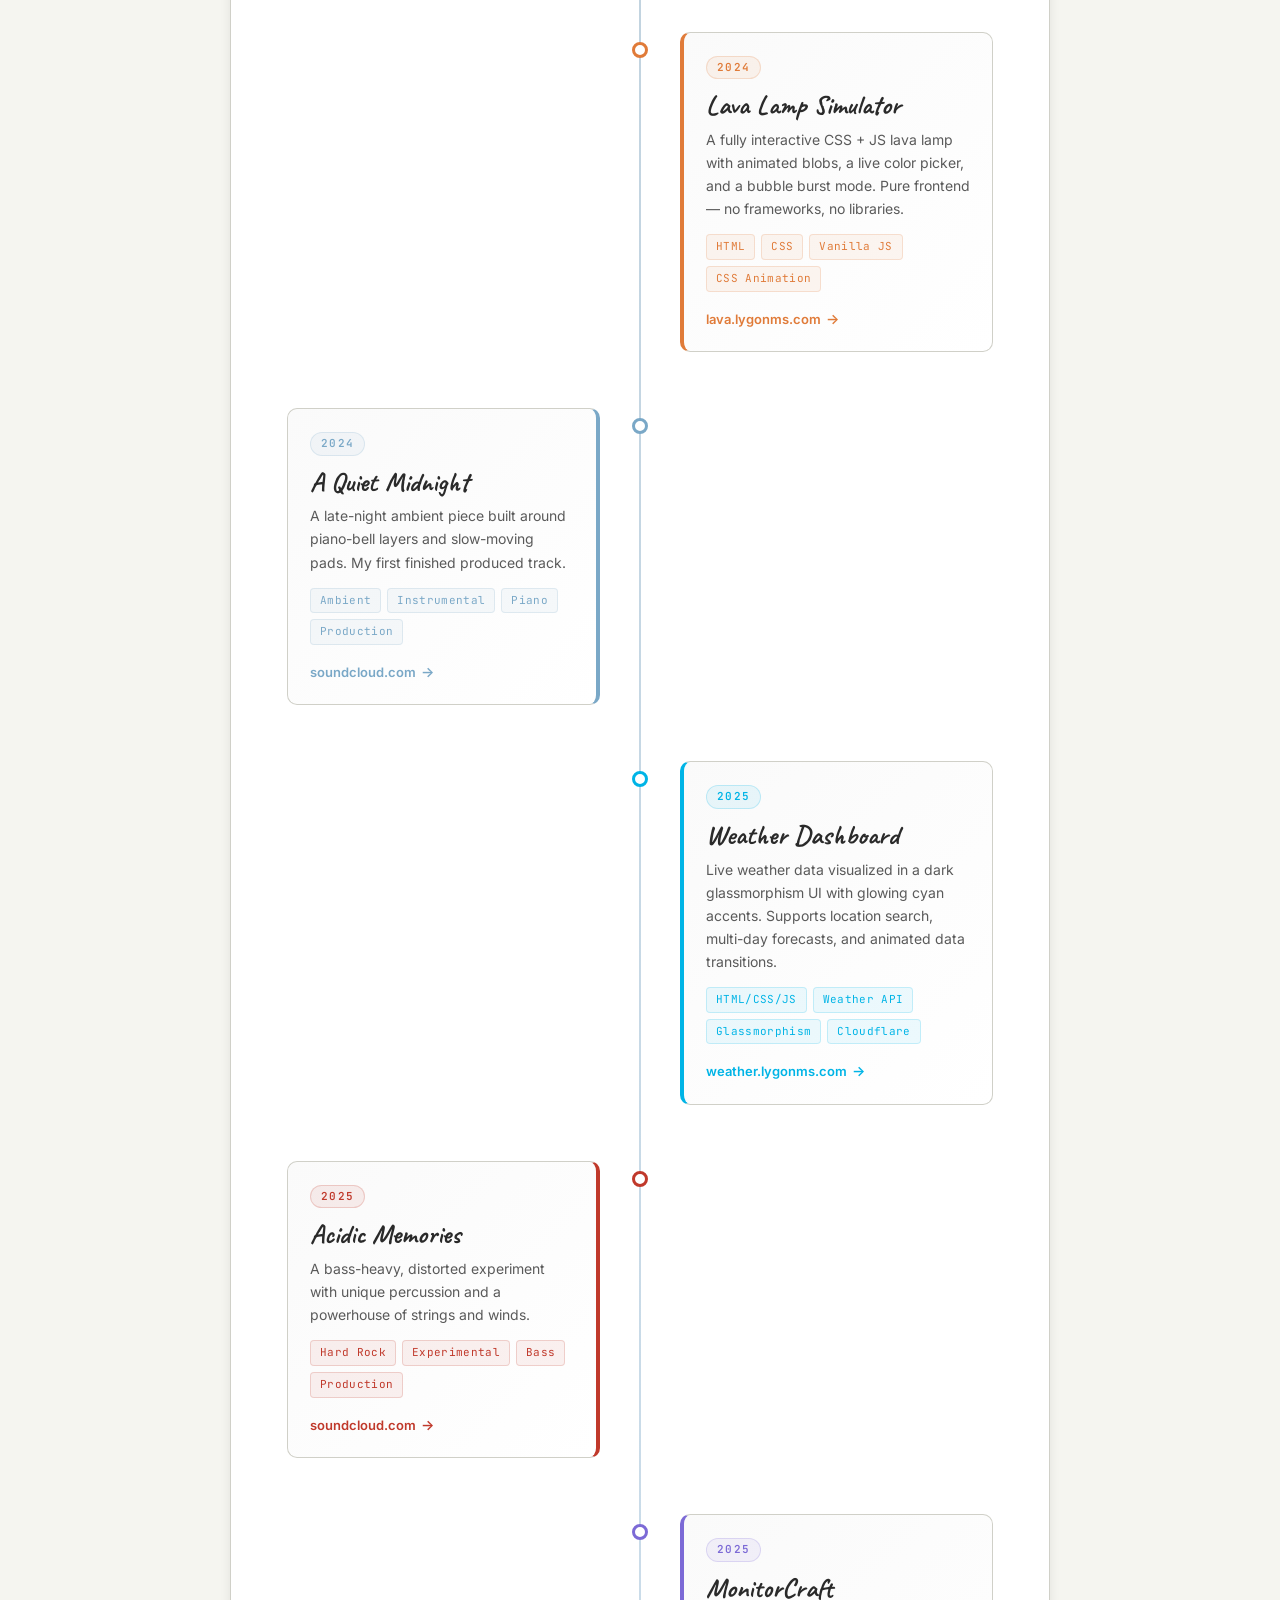
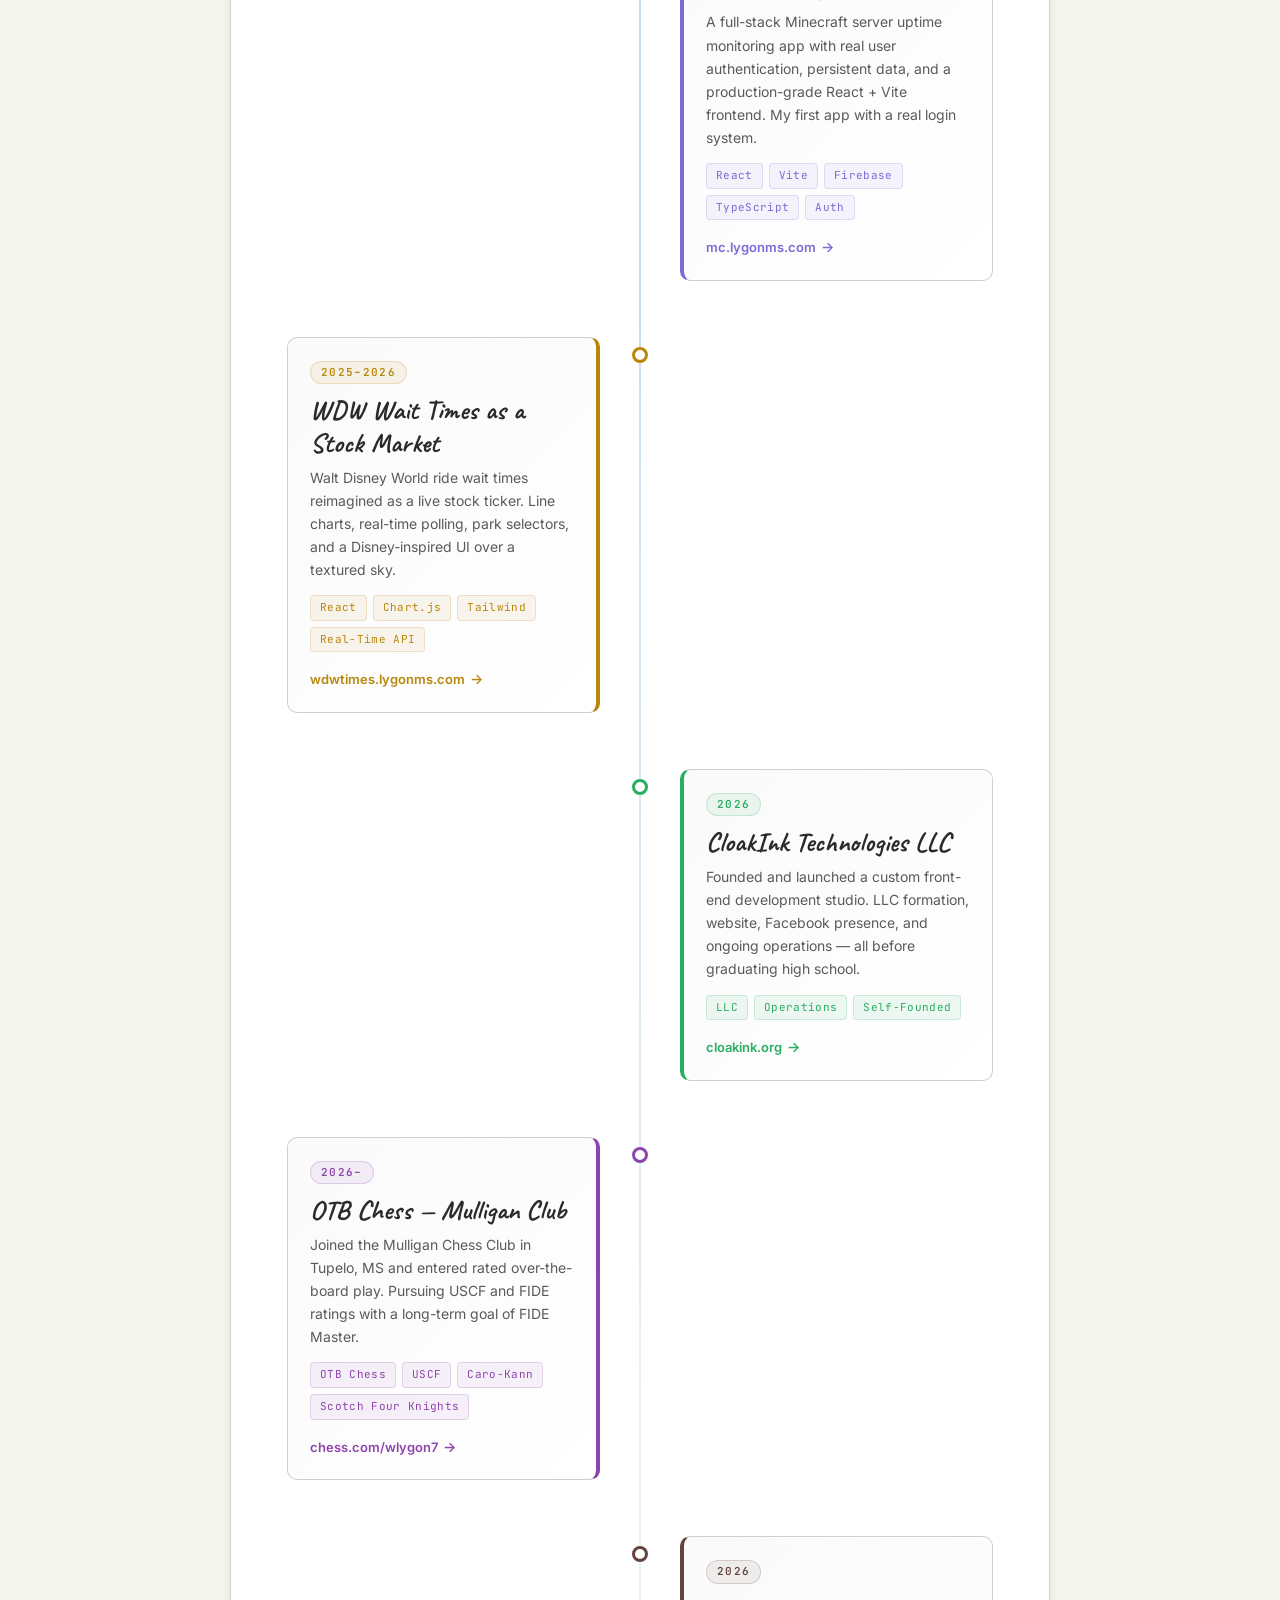
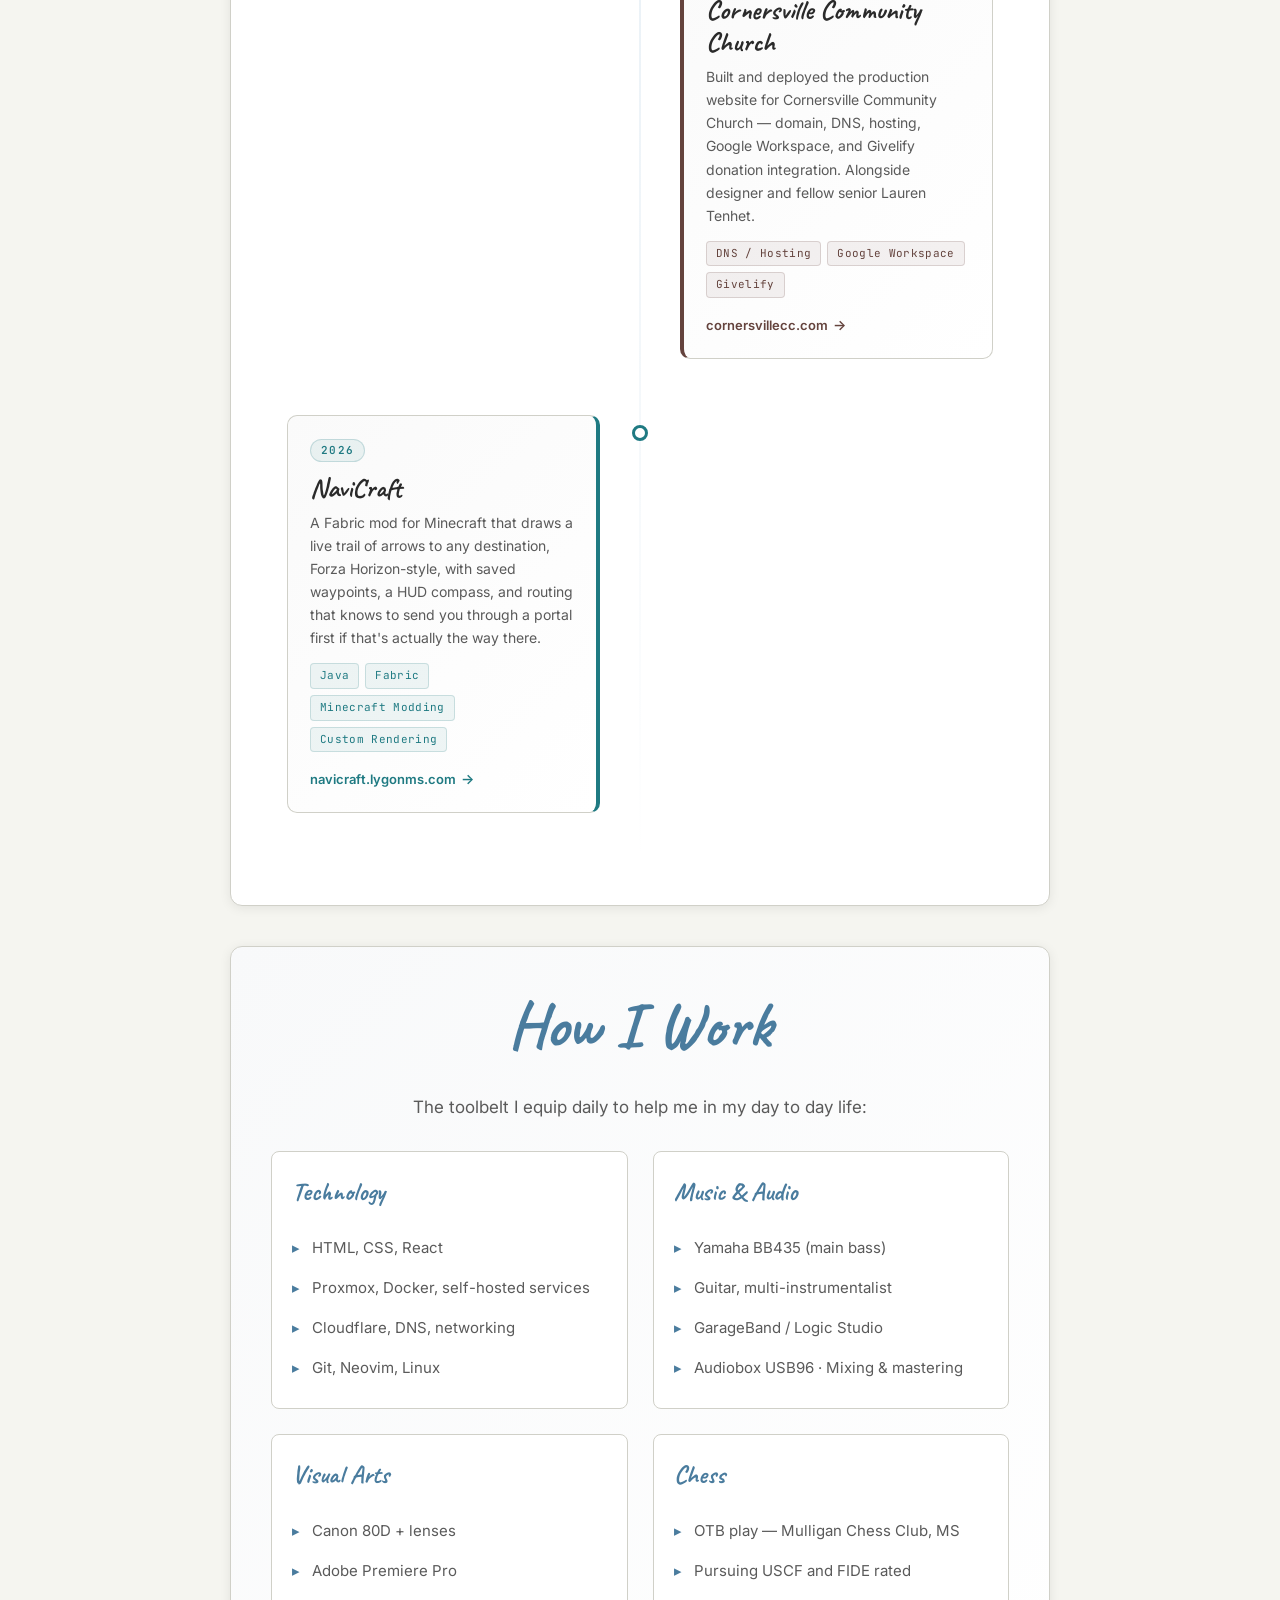
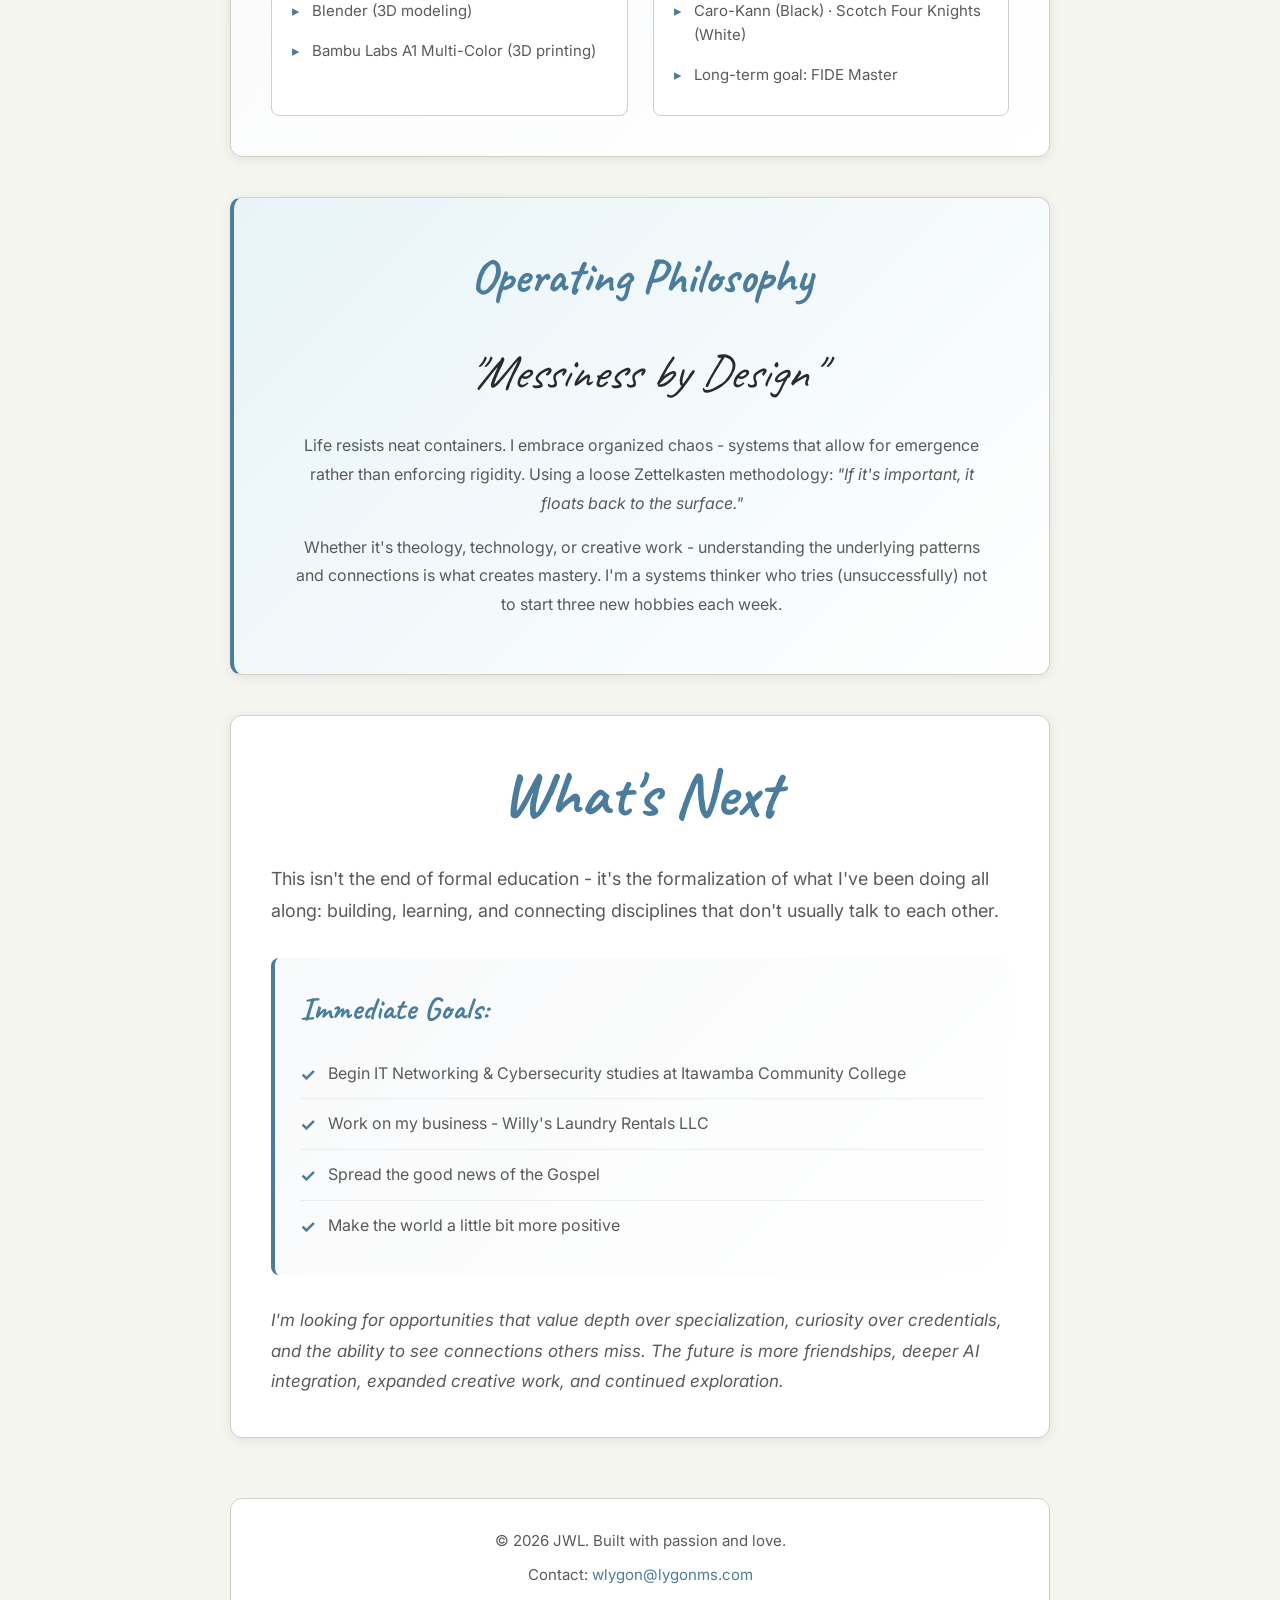
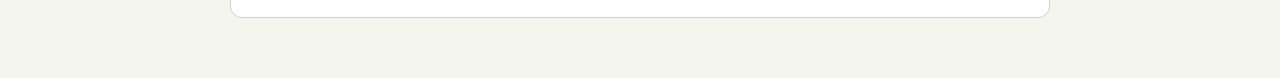
==== commit dd923765: "Updated bug in Github link and fixed some outdated/poor wording" ====
--- a/index.html
+++ b/index.html
@@ -1700,11 +1700,11 @@
     <div class="container hero">
         <h1 class="hero-title">Hello.</h1>
         <h2 class="hero-subtitle">My name is Wilson.</h2>
-        <p class="hero-description">I'm a <span class="highlight">Polymath Technologist</span>, college freshman, 
+        <p class="hero-description">I'm a <span class="highlight">Jack of all trades</span>, college freshman, 
             and someone who believes the best learning happens at the intersection of different domains.</p>
         <p class="tagline">Active in: <strong>Coding • Photography • Music • Writing • Chess</strong></p>
         <p class="tagline">Explore: <a href="gallery.html">Gallery</a> • <a href="music.html">Music</a></p>
-        <p class="tagline">Find me: <a href="mailto:wlygon@lygonms.com">Email</a> • <a href="https://https://github.com/wlygon7">GitHub</a> • <a href="https://www.linkedin.com/in/john-ligon-404092421/">LinkedIn</a></p>
+        <p class="tagline">Find me: <a href="mailto:wlygon@lygonms.com">Email</a> • <a href="https://github.com/wlygon7">GitHub</a> • <a href="https://www.linkedin.com/in/john-ligon-404092421/">LinkedIn</a></p>
     </div>
 
     <!-- Testimonials Marquee -->
@@ -1782,15 +1782,15 @@
 
         <div class="about-block">
             <h2 class="question">Who Am I?</h2>
-            <p class="answer">I'm Wilson - a college freshman with plans to study IT
-                Networking and Cybersecurity at ICC, but go into Computer Forensics. I love being active across my many hobbies, connecting with
+            <p class="answer">I'm Wilson - a college freshman currently studying IT Networking and Cybersecurity at ICC, 
+                but I want to go into Computer Forensics. I love being active across my many hobbies, connecting with
                 friends, and exploring new skills. Most importantly, I believe in Jesus Christ as my Lord and Savior,
                 and I love sharing His gospel truth and studying scripture.</p>
         </div>
 
         <div class="about-block">
             <h2 class="question">What Do I Do?</h2>
-            <p class="answer">I code Web Dev applications, shoot photography and video with my Canon 80D, produce music
+            <p class="answer">I code Web Dev applications, shoot photography and video, produce music
                 (bass player + multi-instrumentalist), manage a homelab with Proxmox servers, play chess with the intent
                 to become a FM (FIDE Master), and write both technical documentation and creative content. I'm always
                 learning new skills and applying it to better benefit not only myself, but the community around me.</p>
@@ -1800,8 +1800,7 @@
             <h2 class="question">Why Do I Do It?</h2>
             <p class="answer">Life is about growth, exploration, and sharing the Gospel of Jesus Christ - our Lord and
                 Savior who died for our sins and rose from the dead three days later. By engaging across diverse
-                activities, I expand my horizons, challenge myself, and find joy in the process of creation. Polymaths
-                don't just know a lot - they see the patterns between disciplines.</p>
+                activities, I expand my horizons, challenge myself, and find joy in the process of creation.</p>
         </div>
 
         <div class="about-block">
@@ -1816,7 +1815,7 @@
     <!-- What I Make -->
     <div class="container creative-section">
         <h2 class="section-title">What I Make</h2>
-        <p class="section-intro">Beyond the screen — photography, music, physical objects, and a business.</p>
+        <p class="section-intro">Beyond the screen.</p>
 
         <!-- Photography -->
         <div class="creative-block">
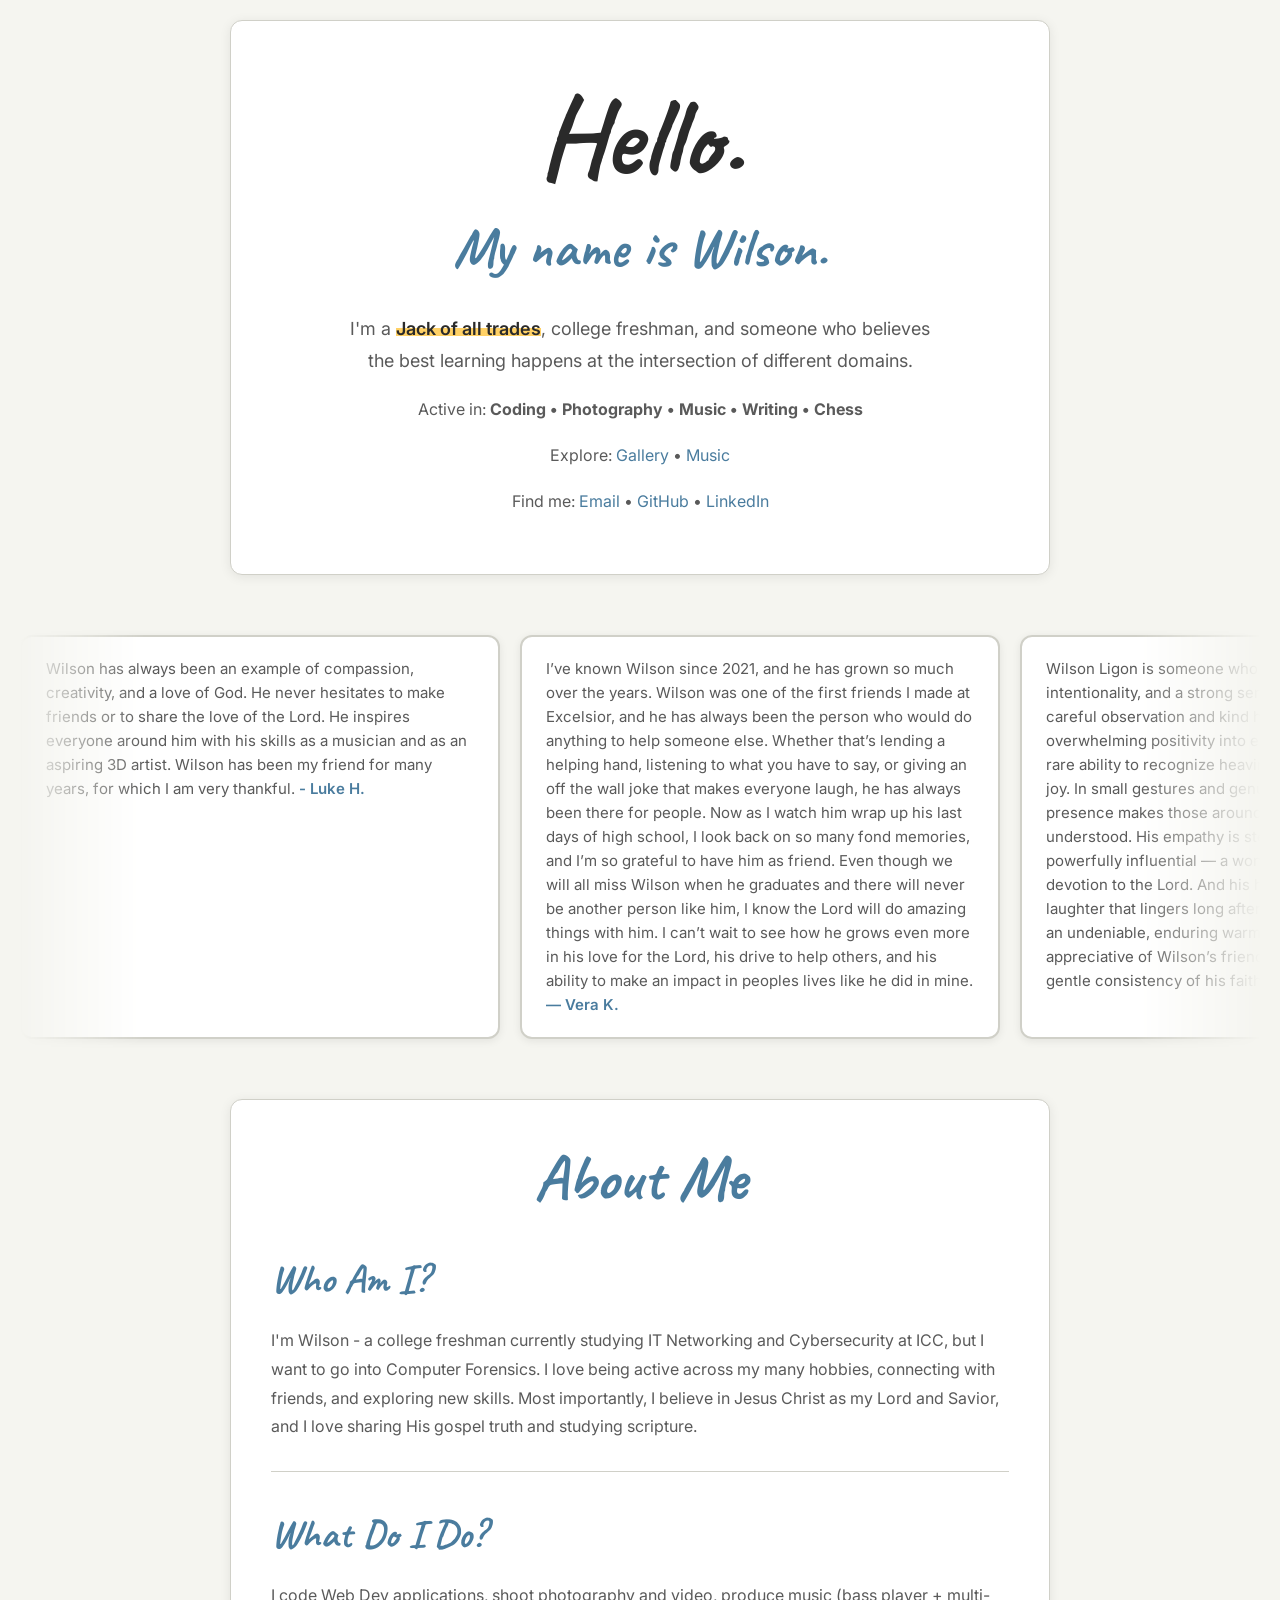
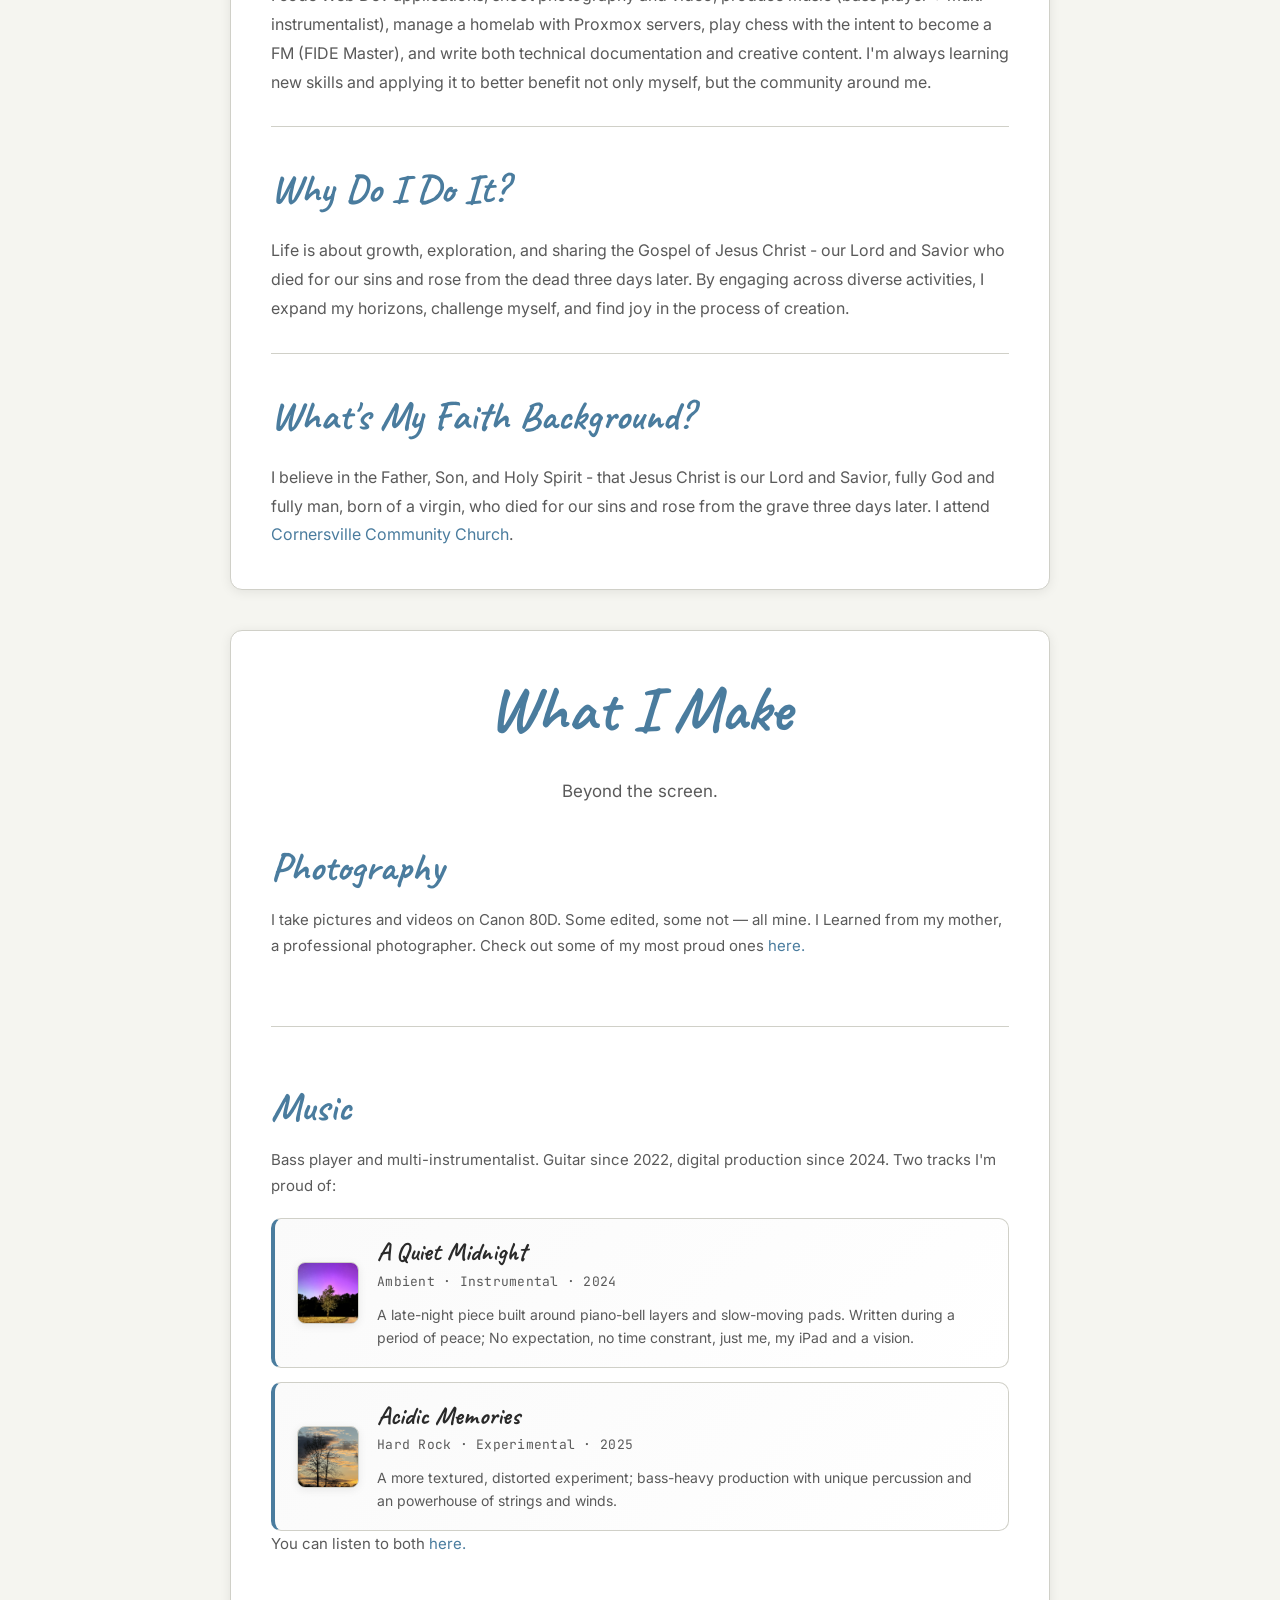
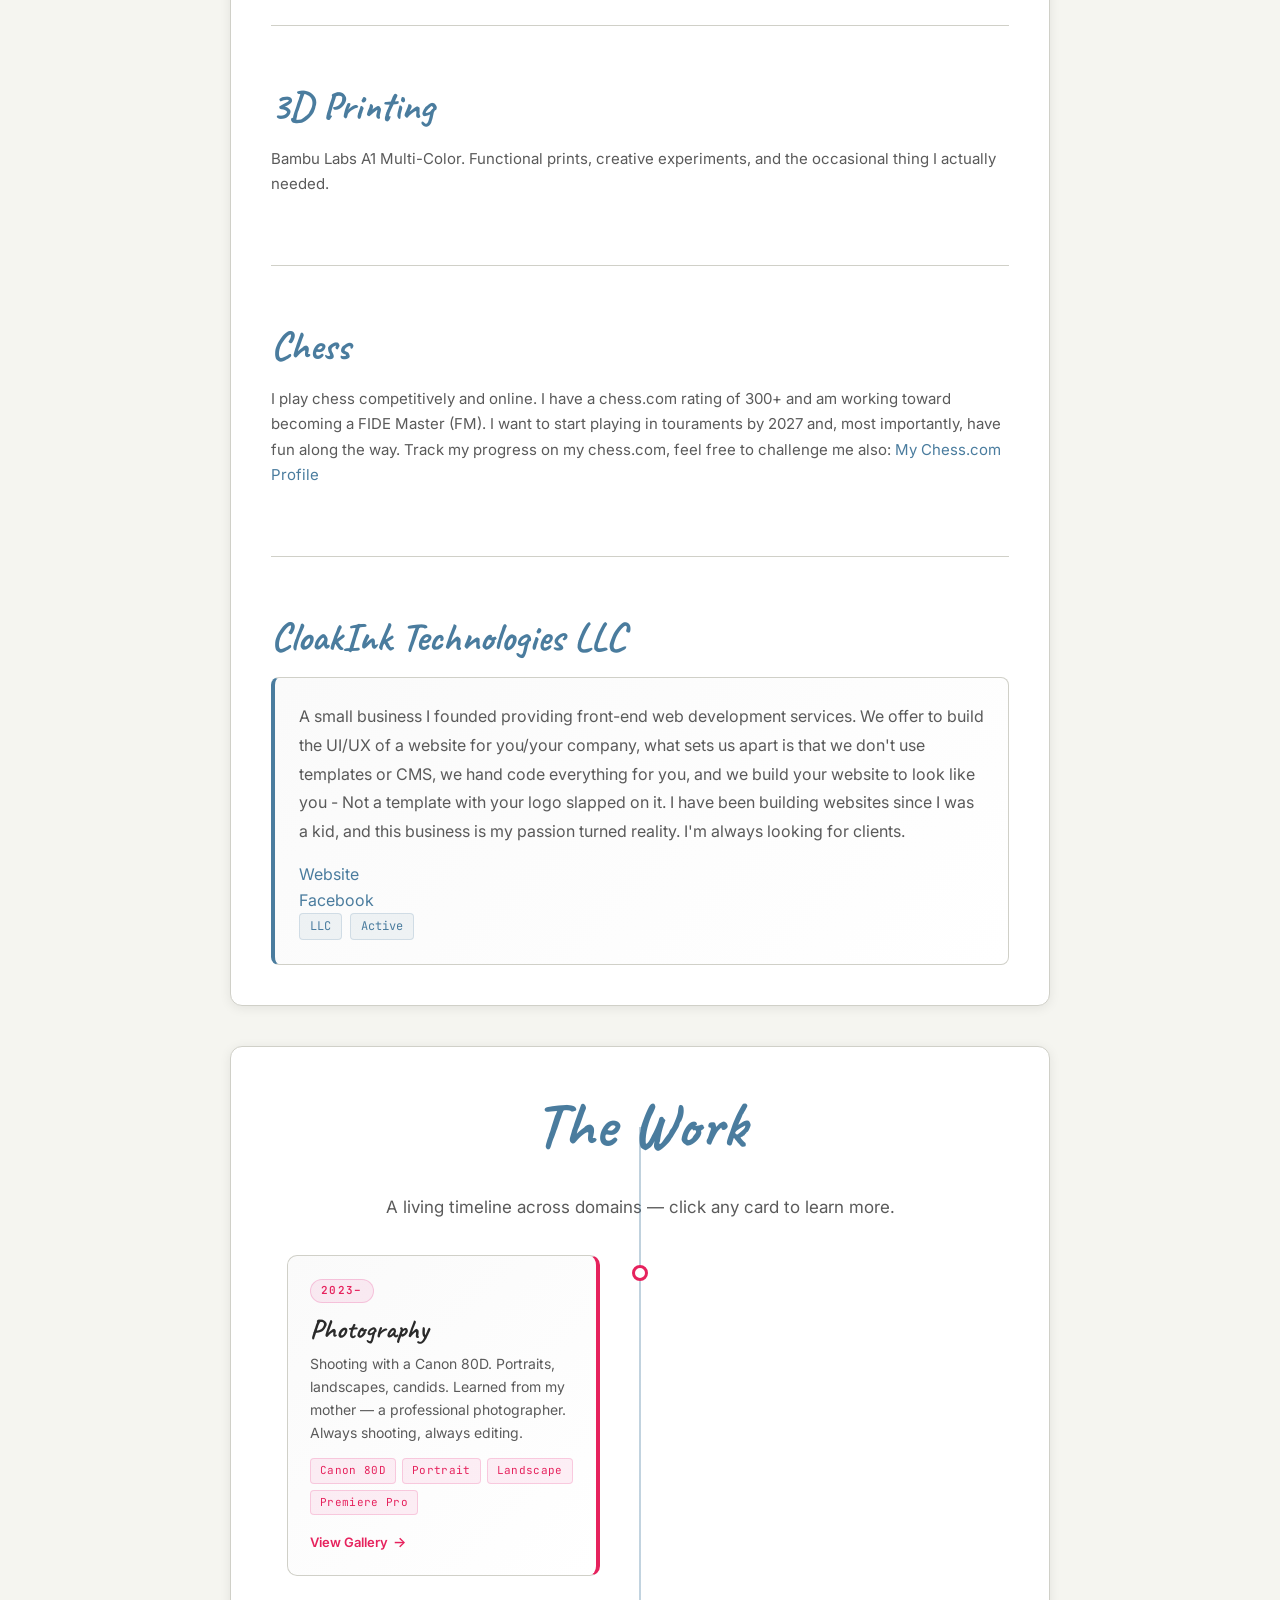
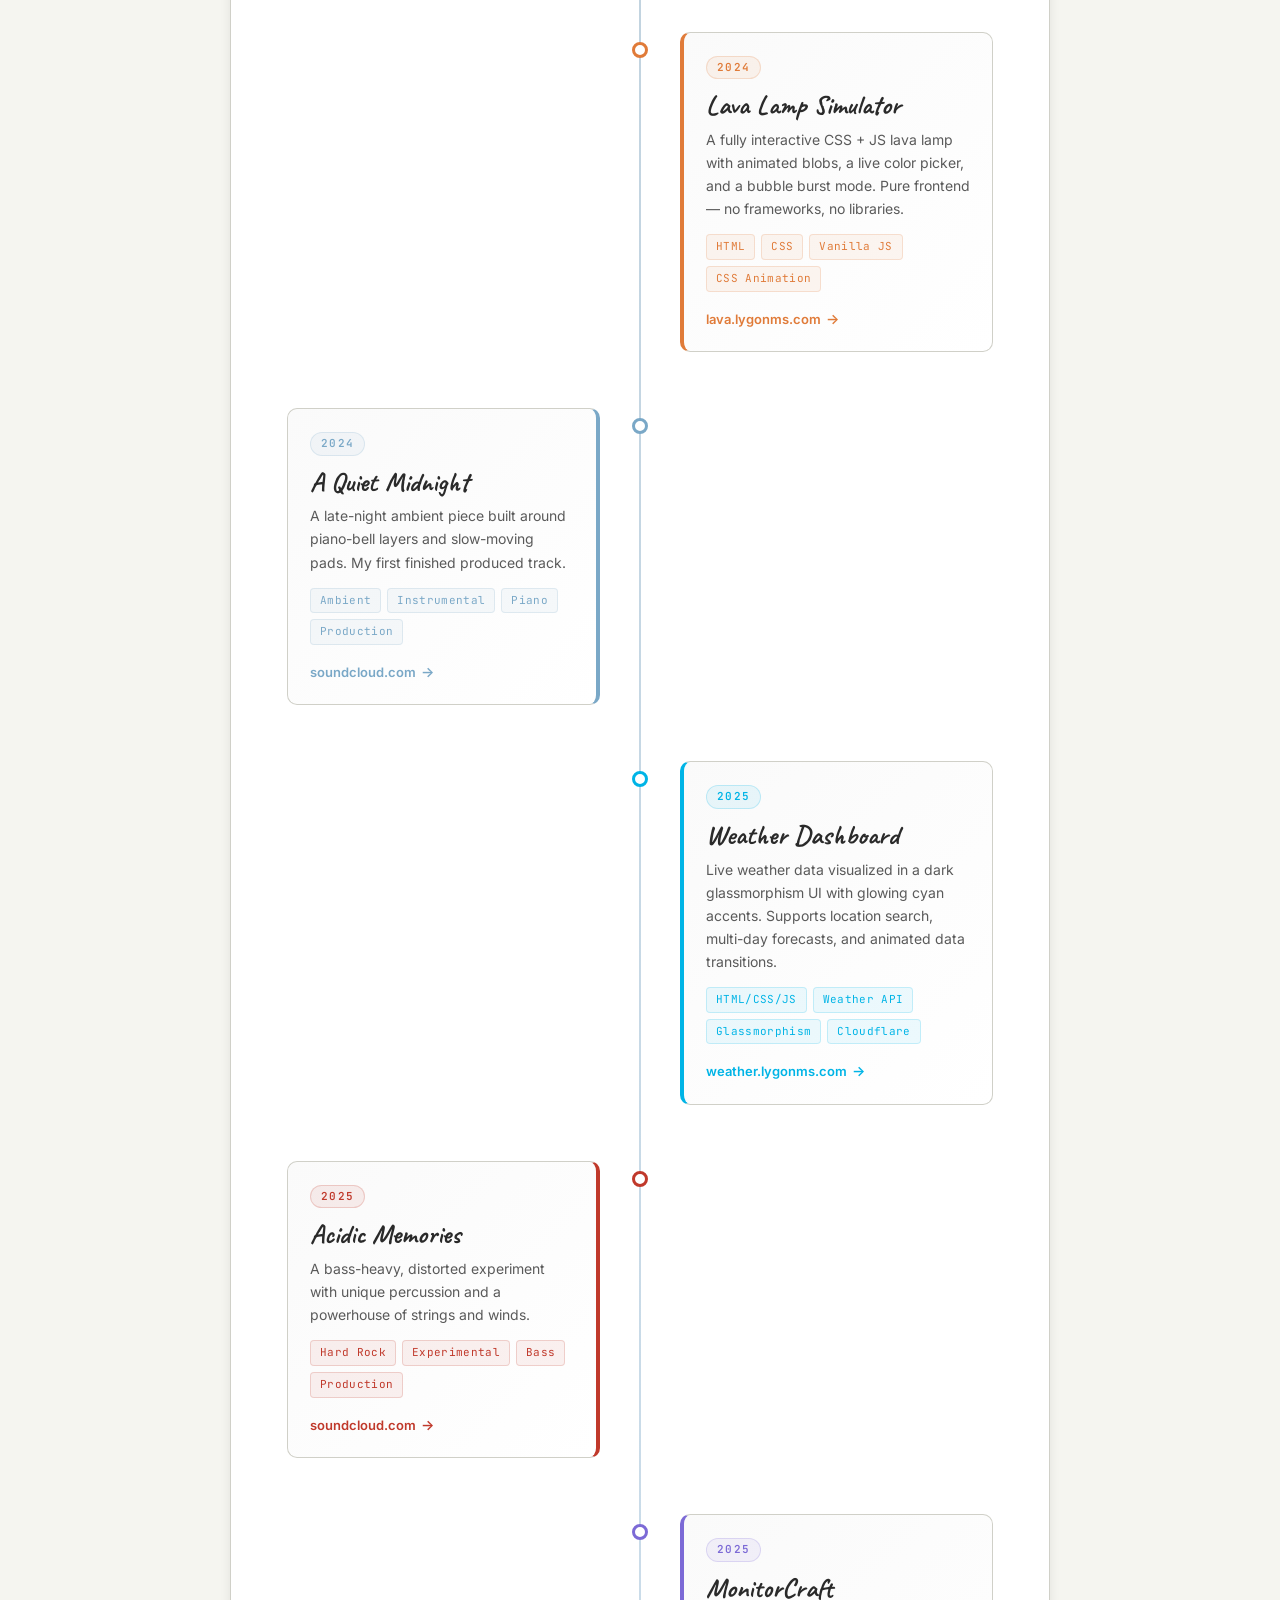
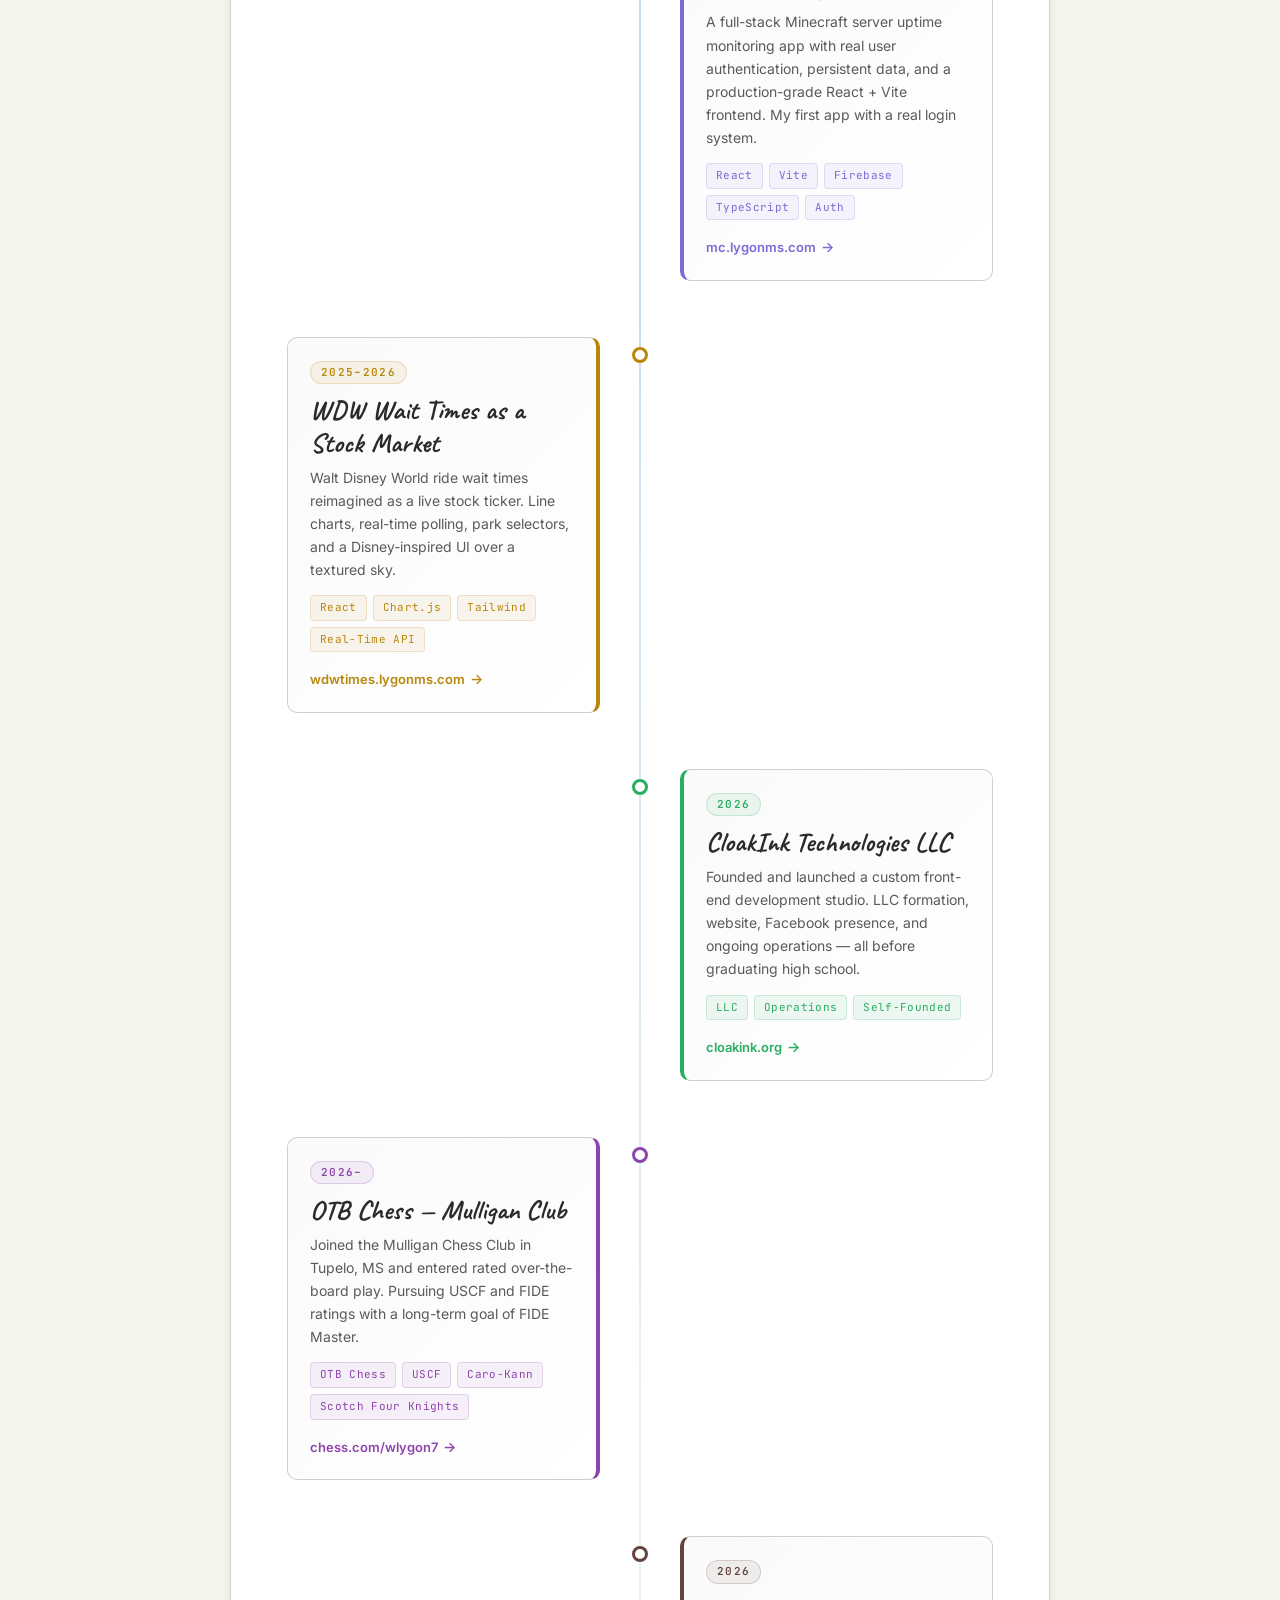
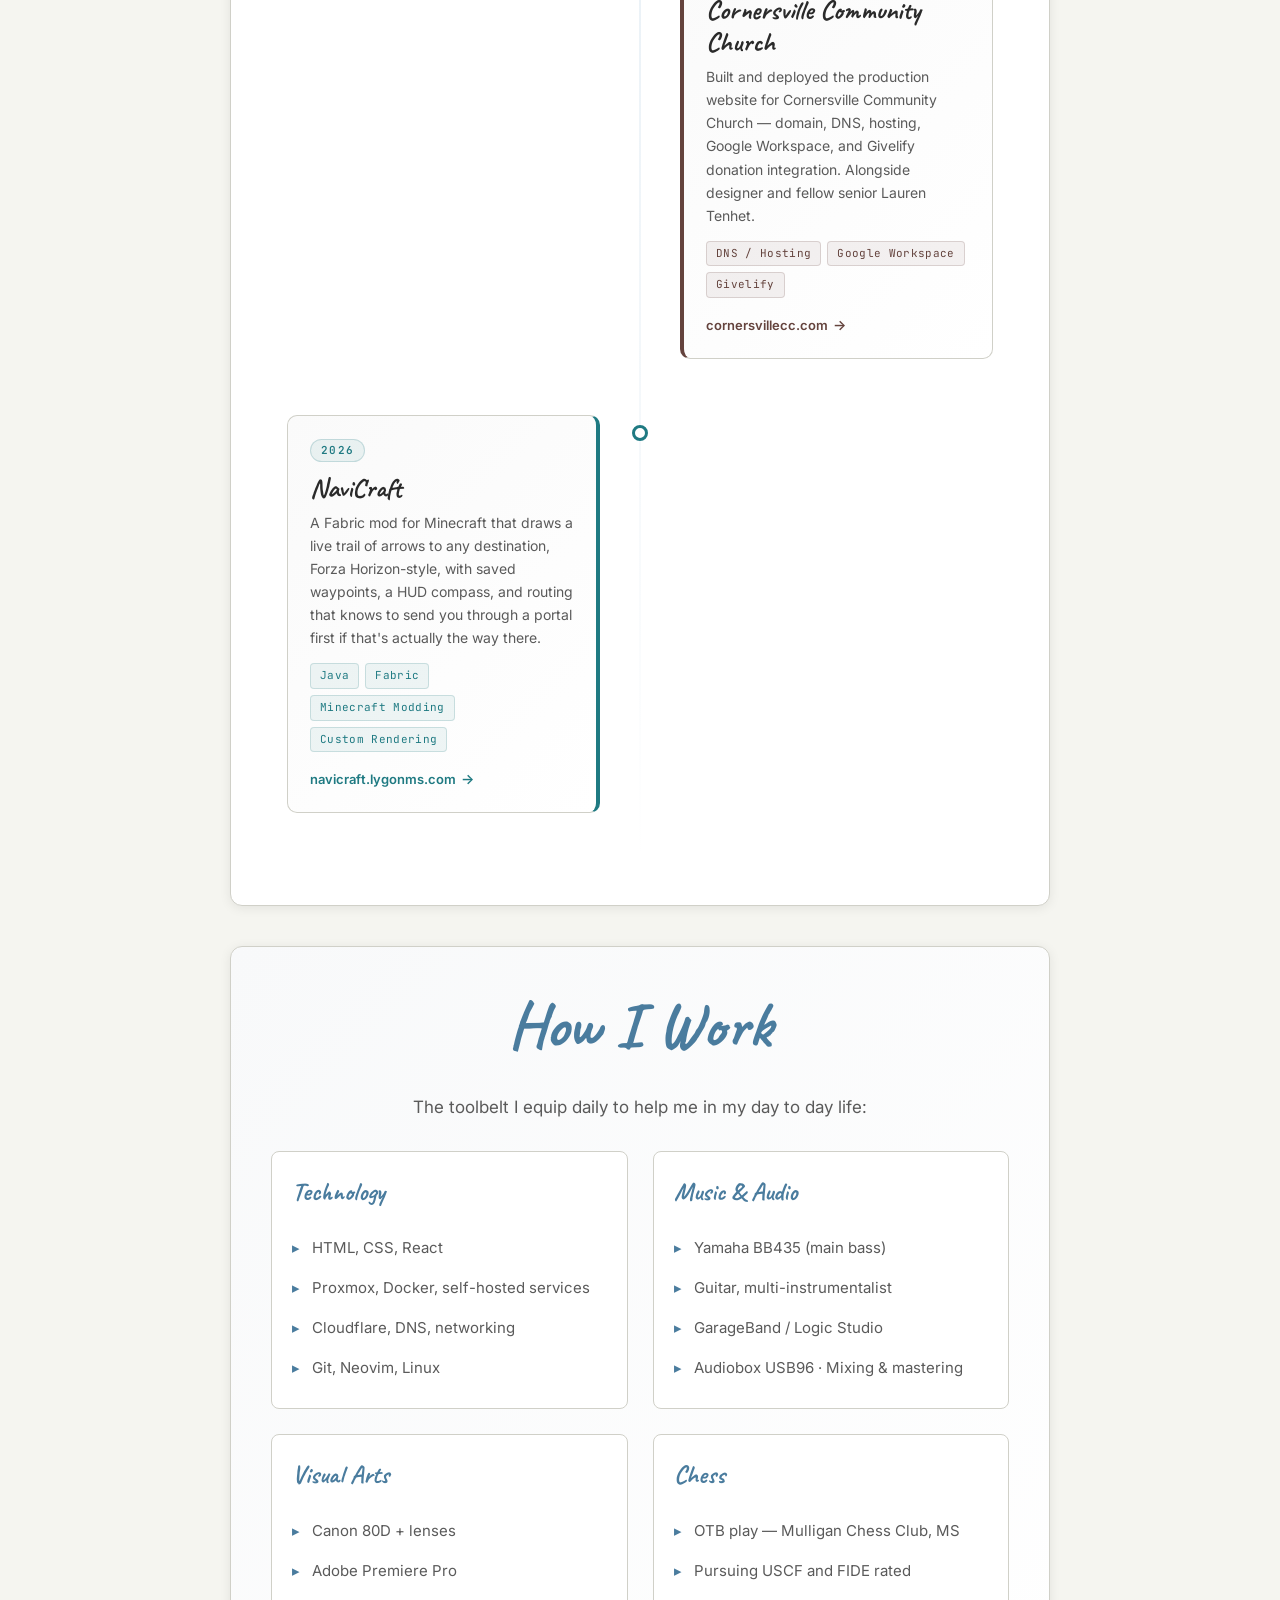
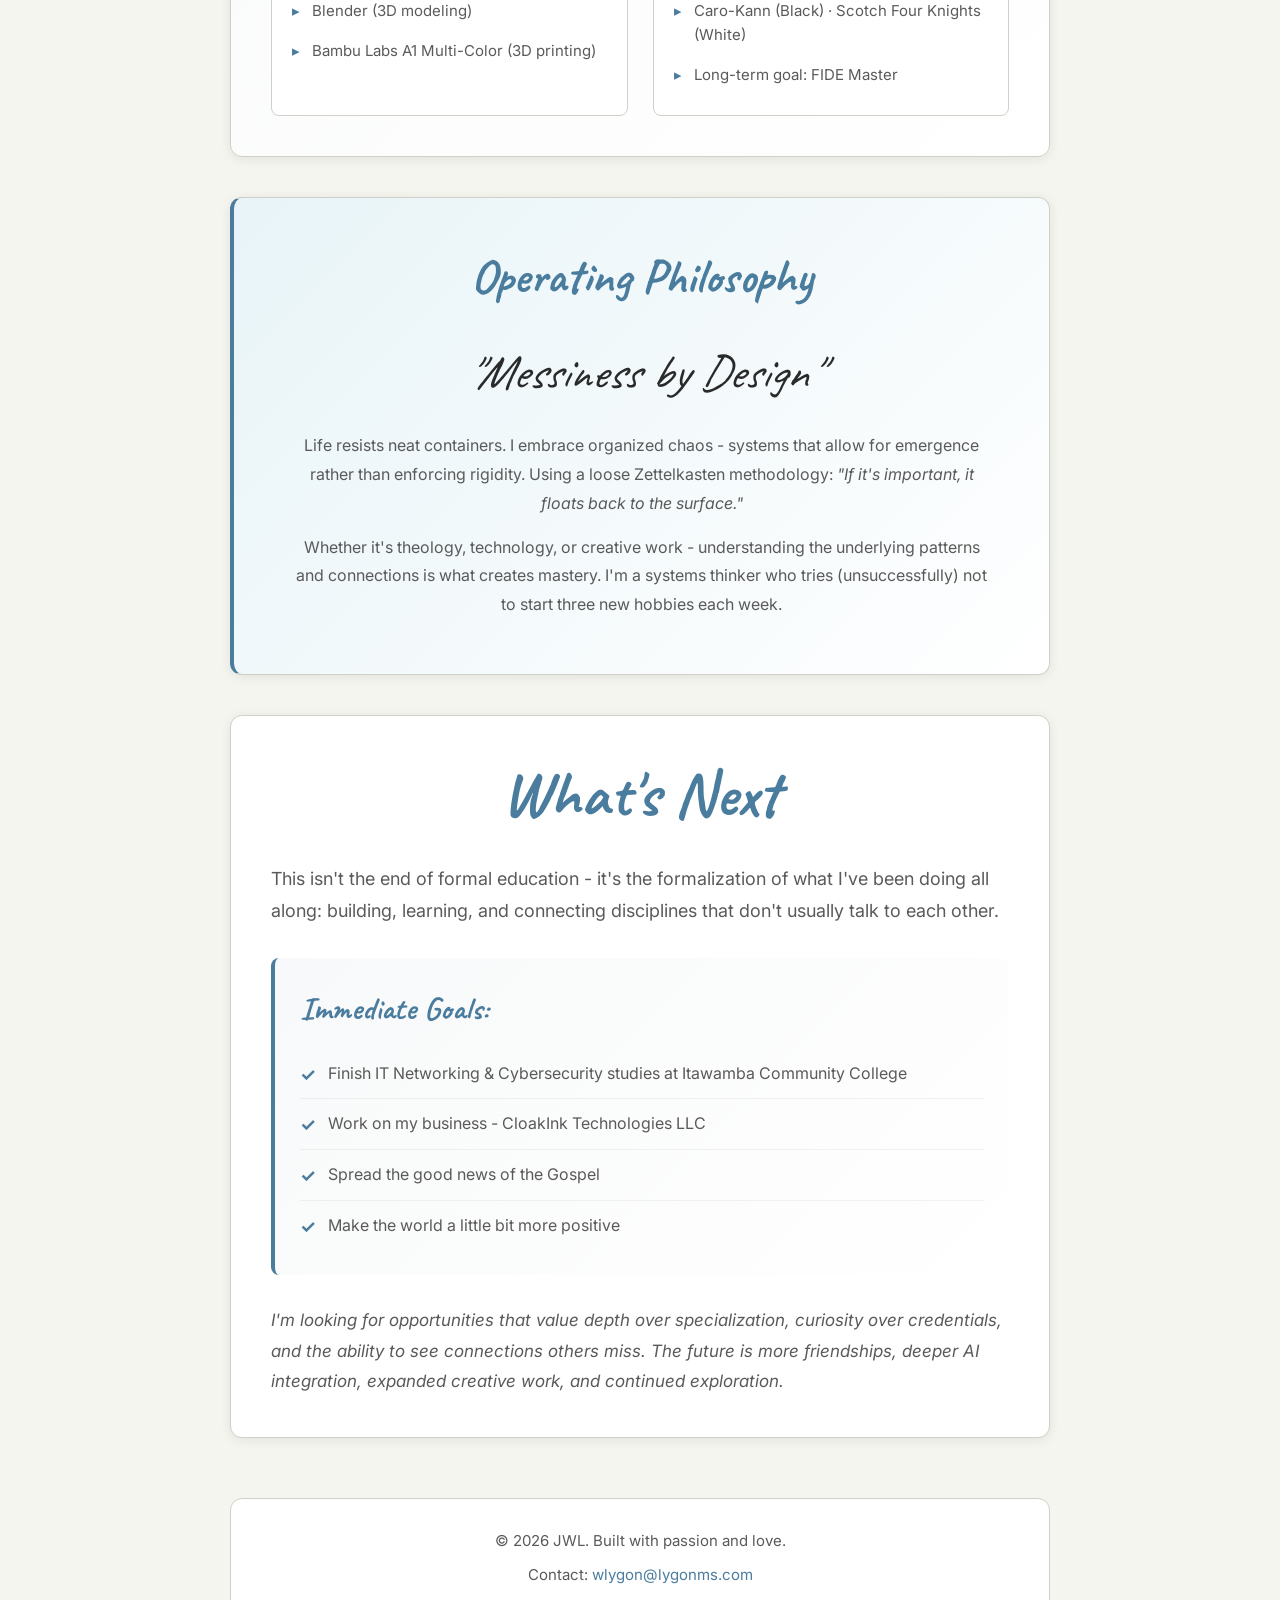
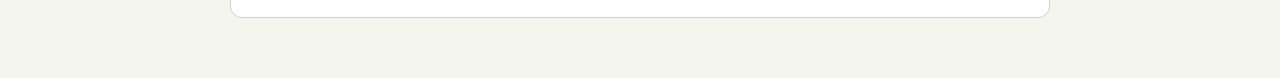
==== commit f5249bd9: "Fixed more broken wording" ====
--- a/index.html
+++ b/index.html
@@ -2345,8 +2345,8 @@
         <div class="goals">
             <h3>Immediate Goals:</h3>
             <ul class="goals-list">
-                <li>Begin IT Networking & Cybersecurity studies at Itawamba Community College</li>
-                <li>Work on my business - Willy's Laundry Rentals LLC</li>
+                <li>Finish IT Networking & Cybersecurity studies at Itawamba Community College</li>
+                <li>Work on my business - CloakInk Technologies LLC</li>
                 <li>Spread the good news of the Gospel</li>
                 <li>Make the world a little bit more positive</li>
             </ul>
